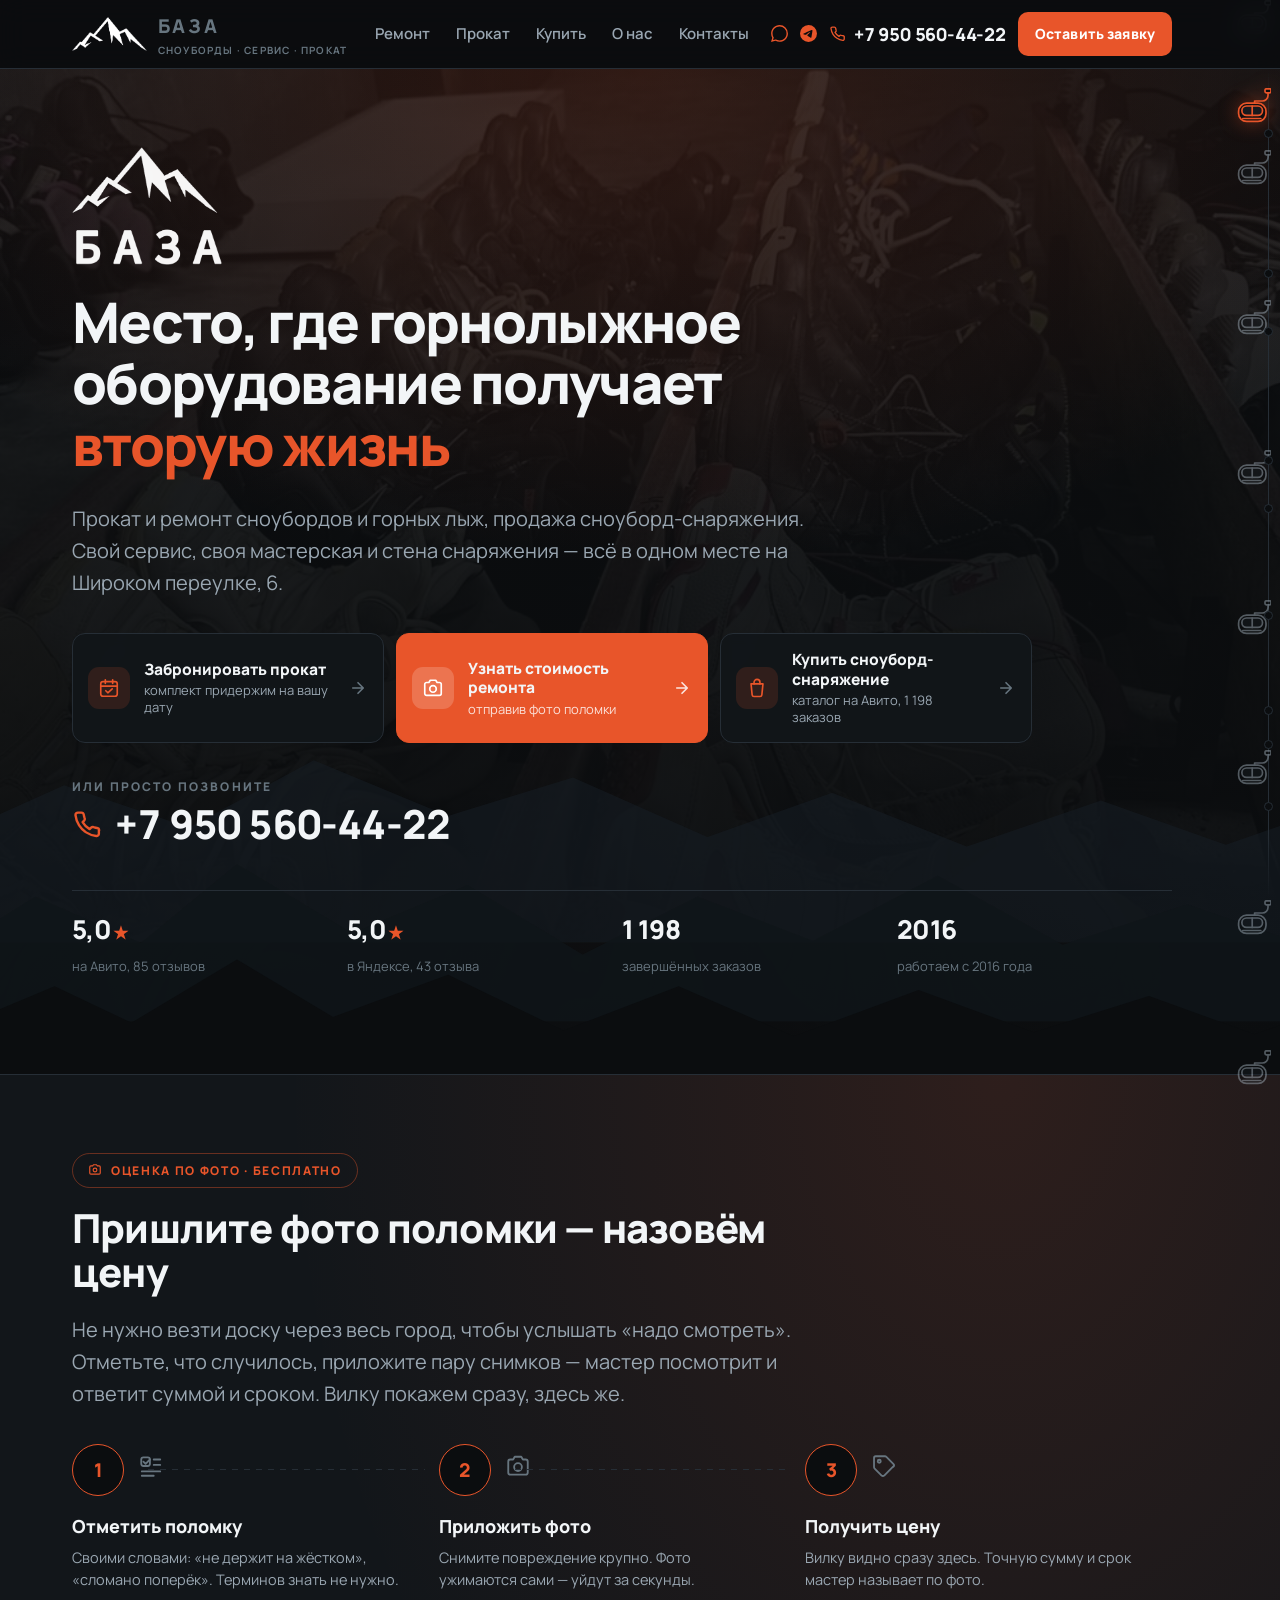
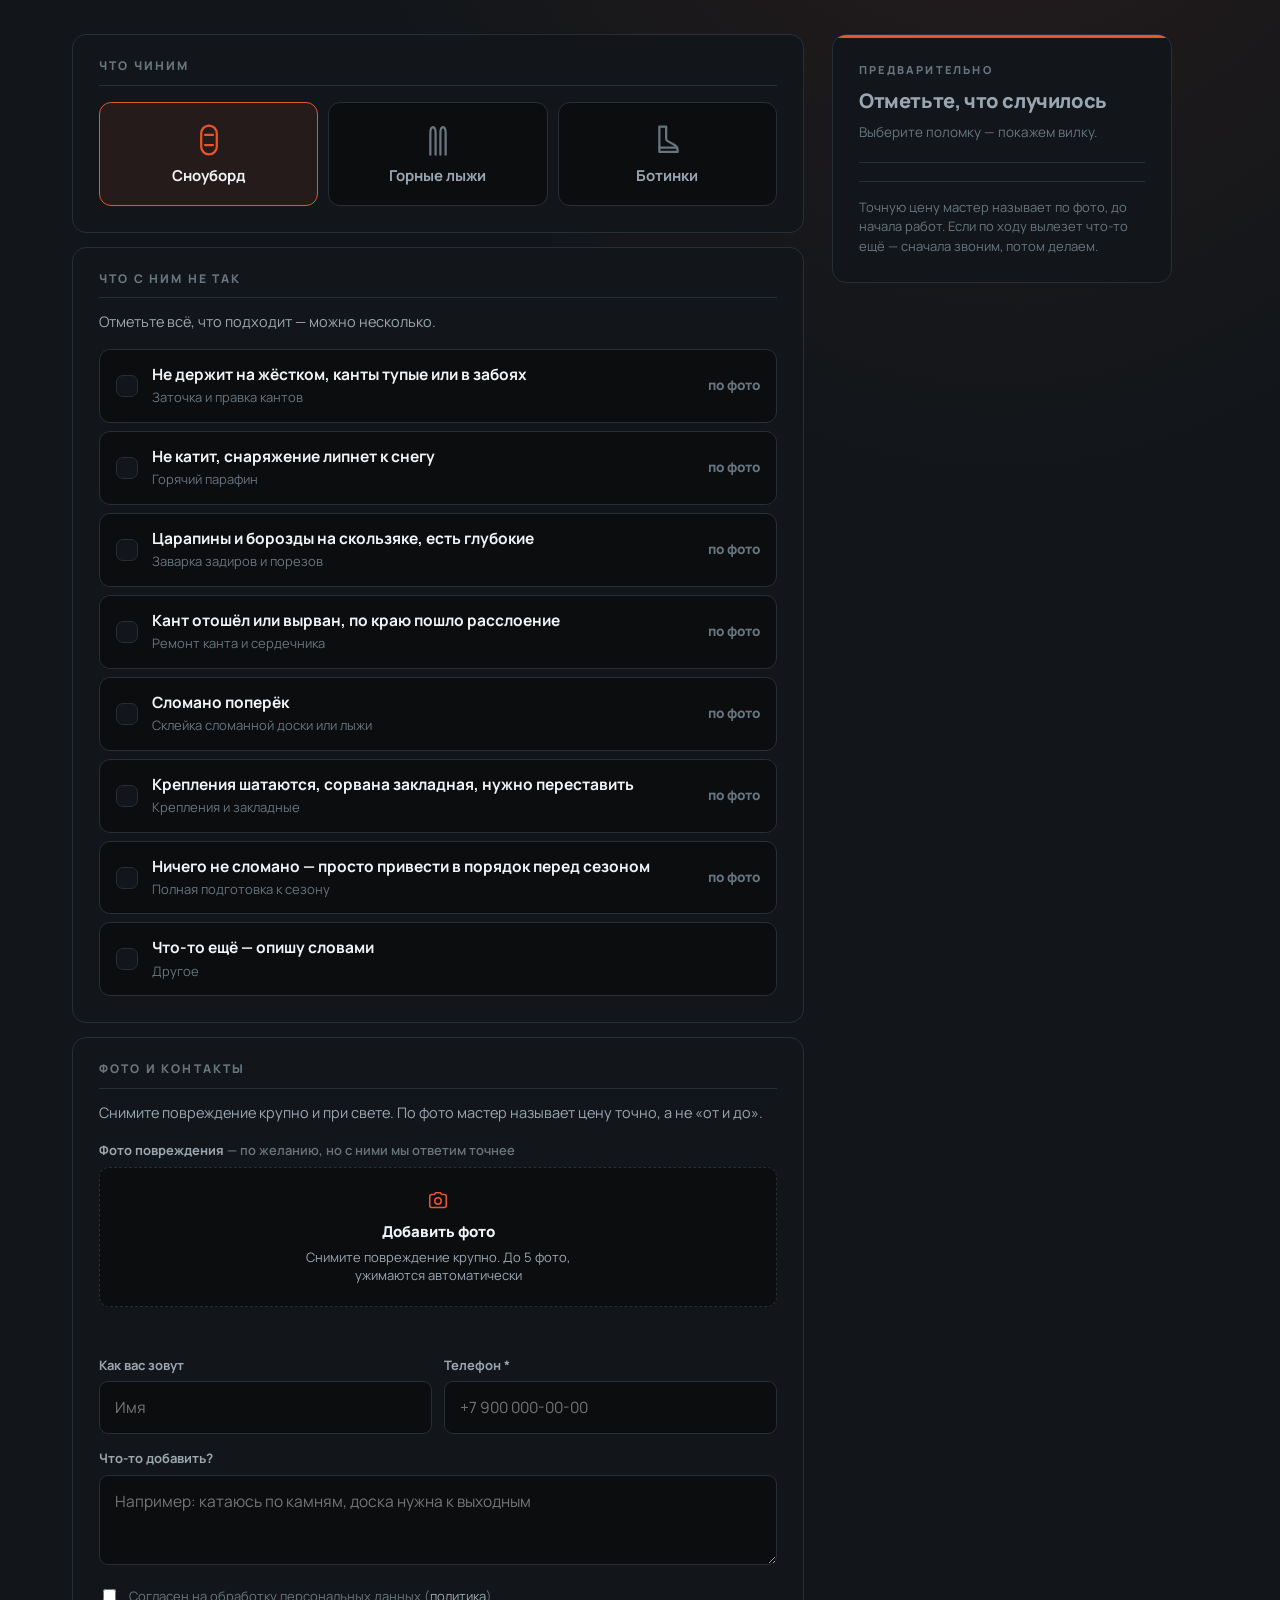
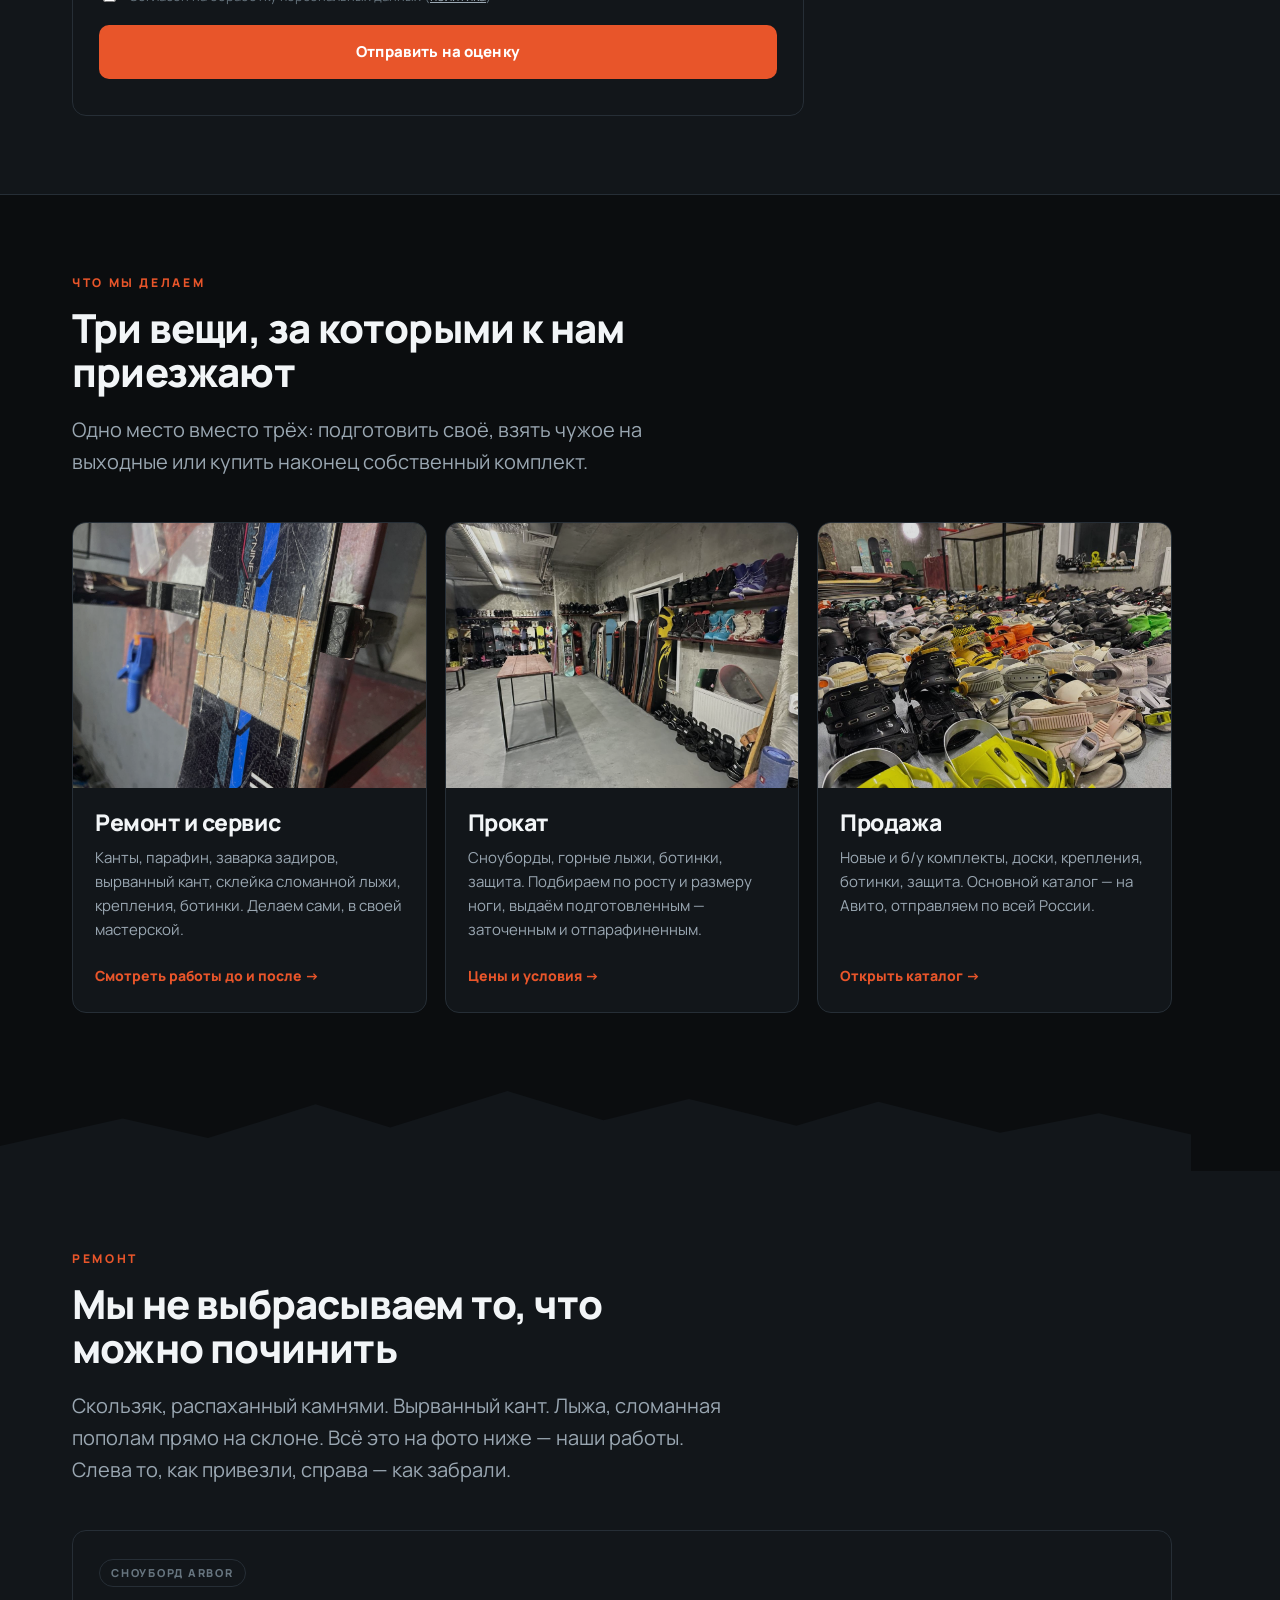
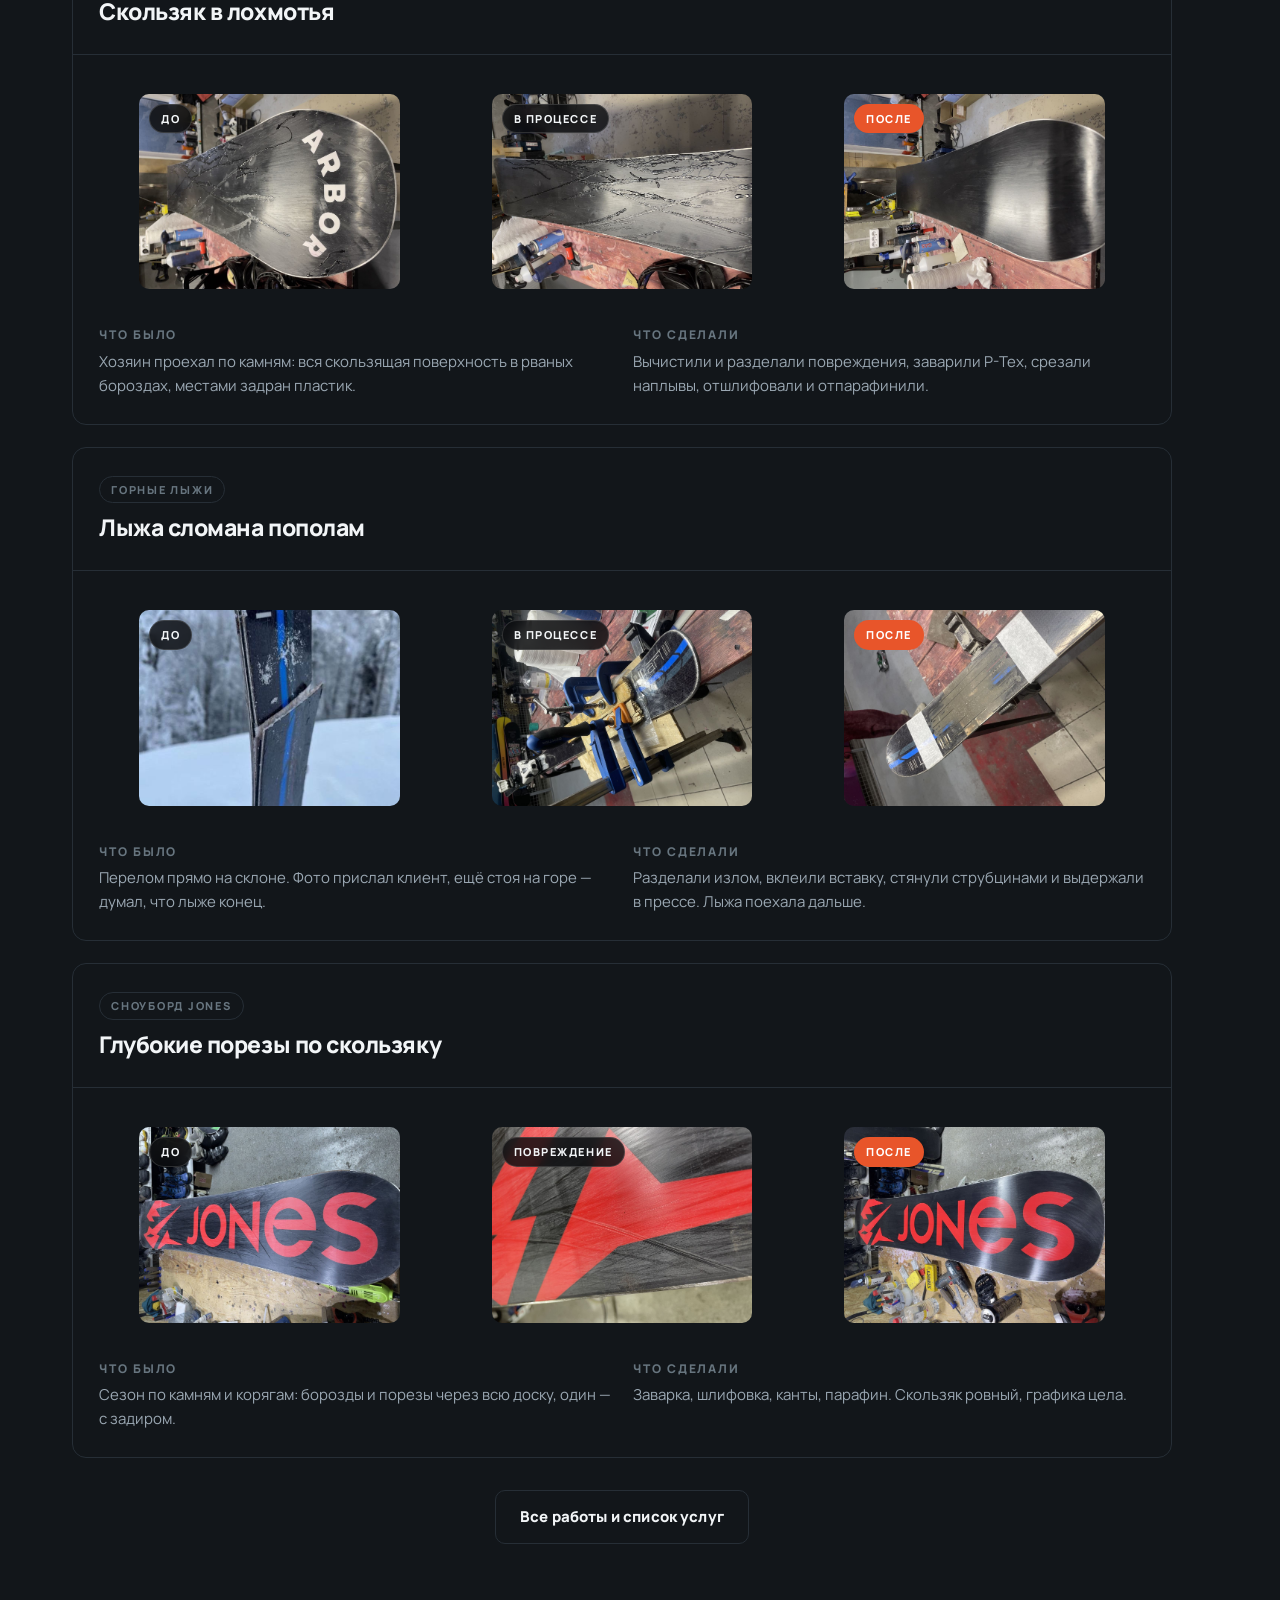
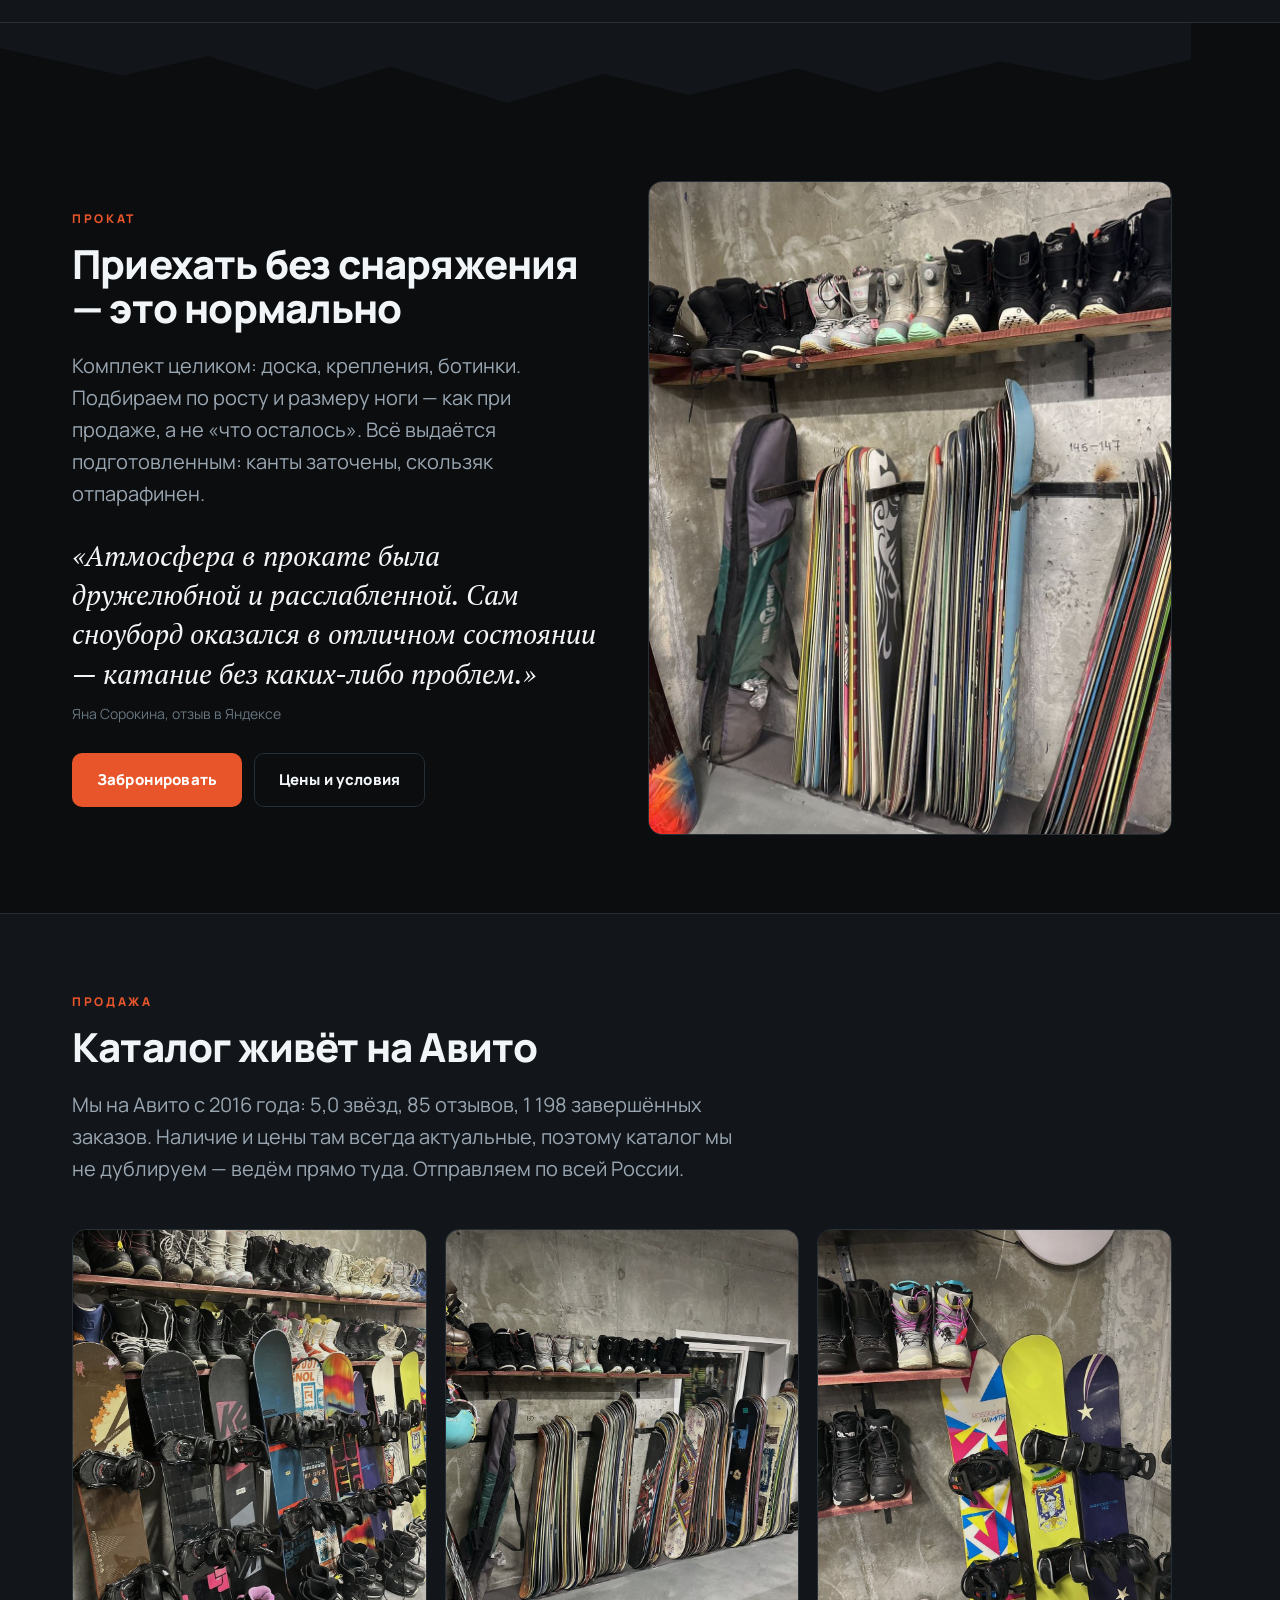
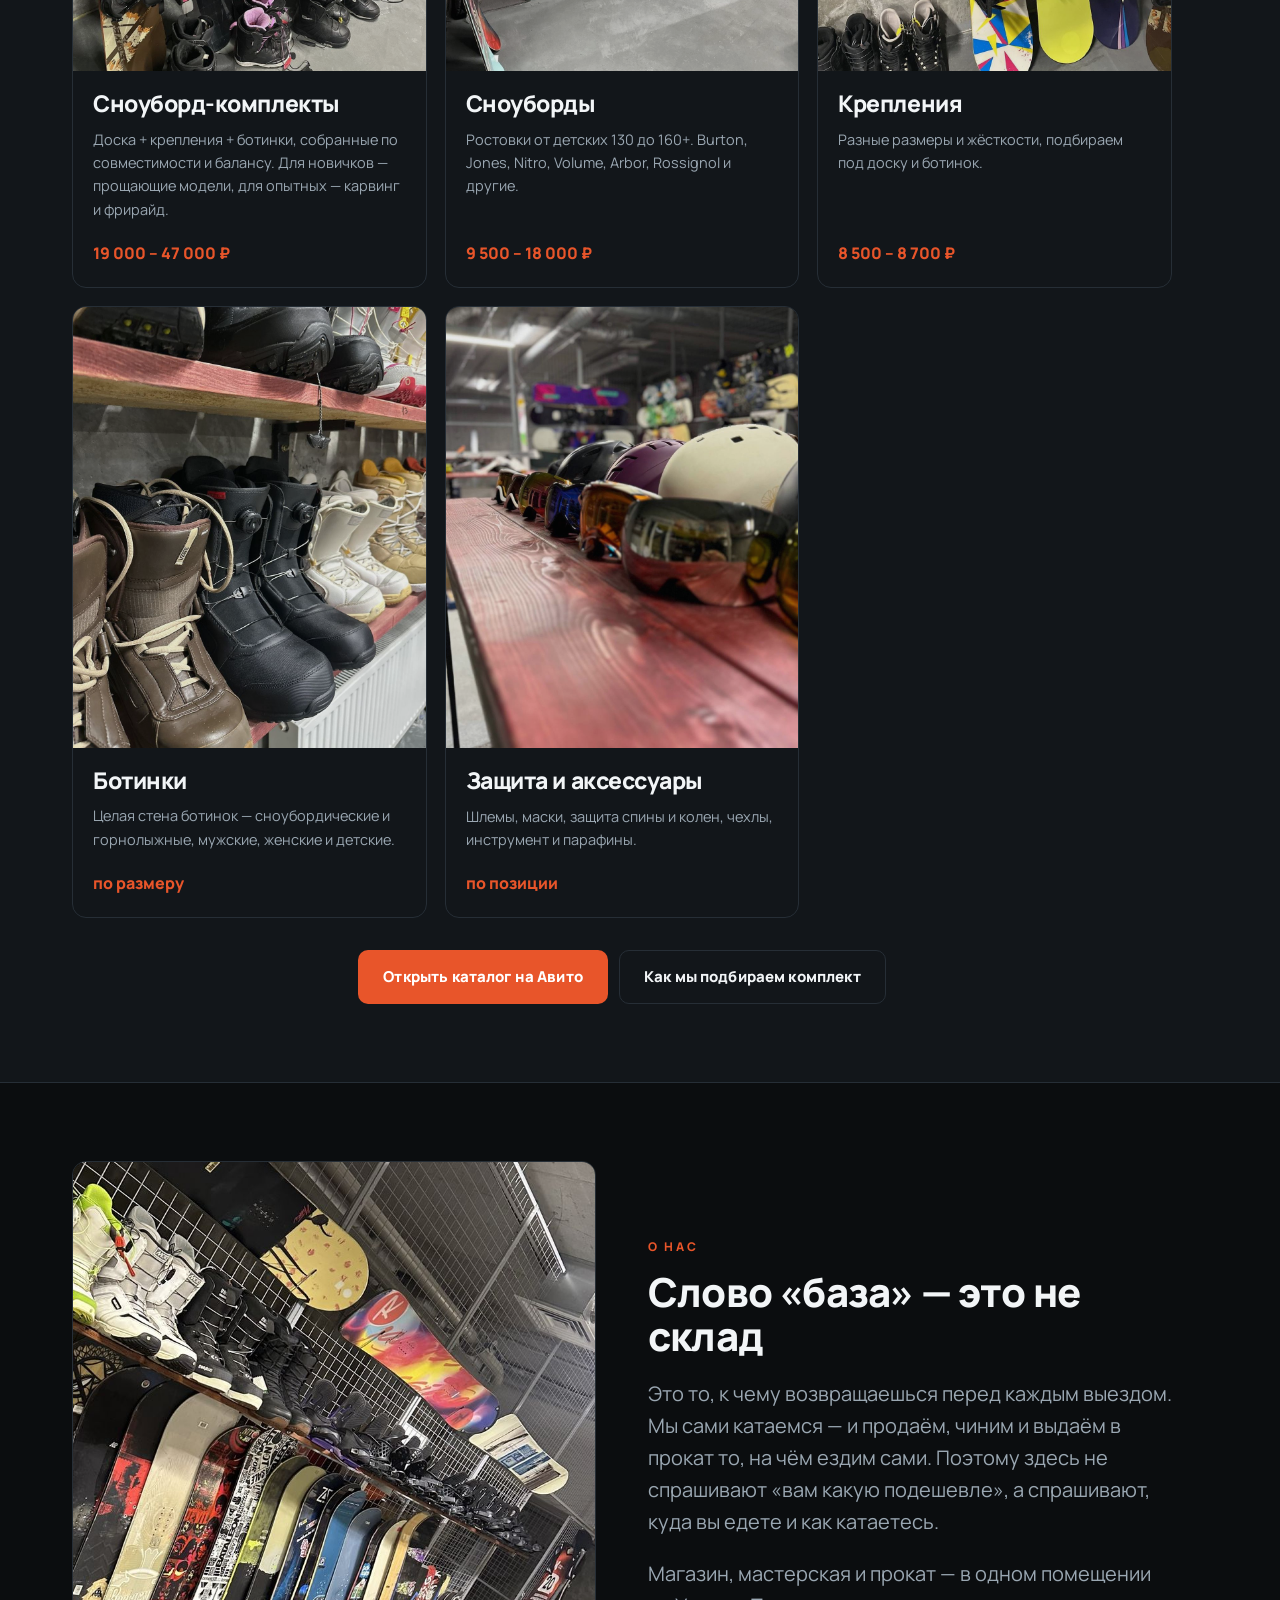
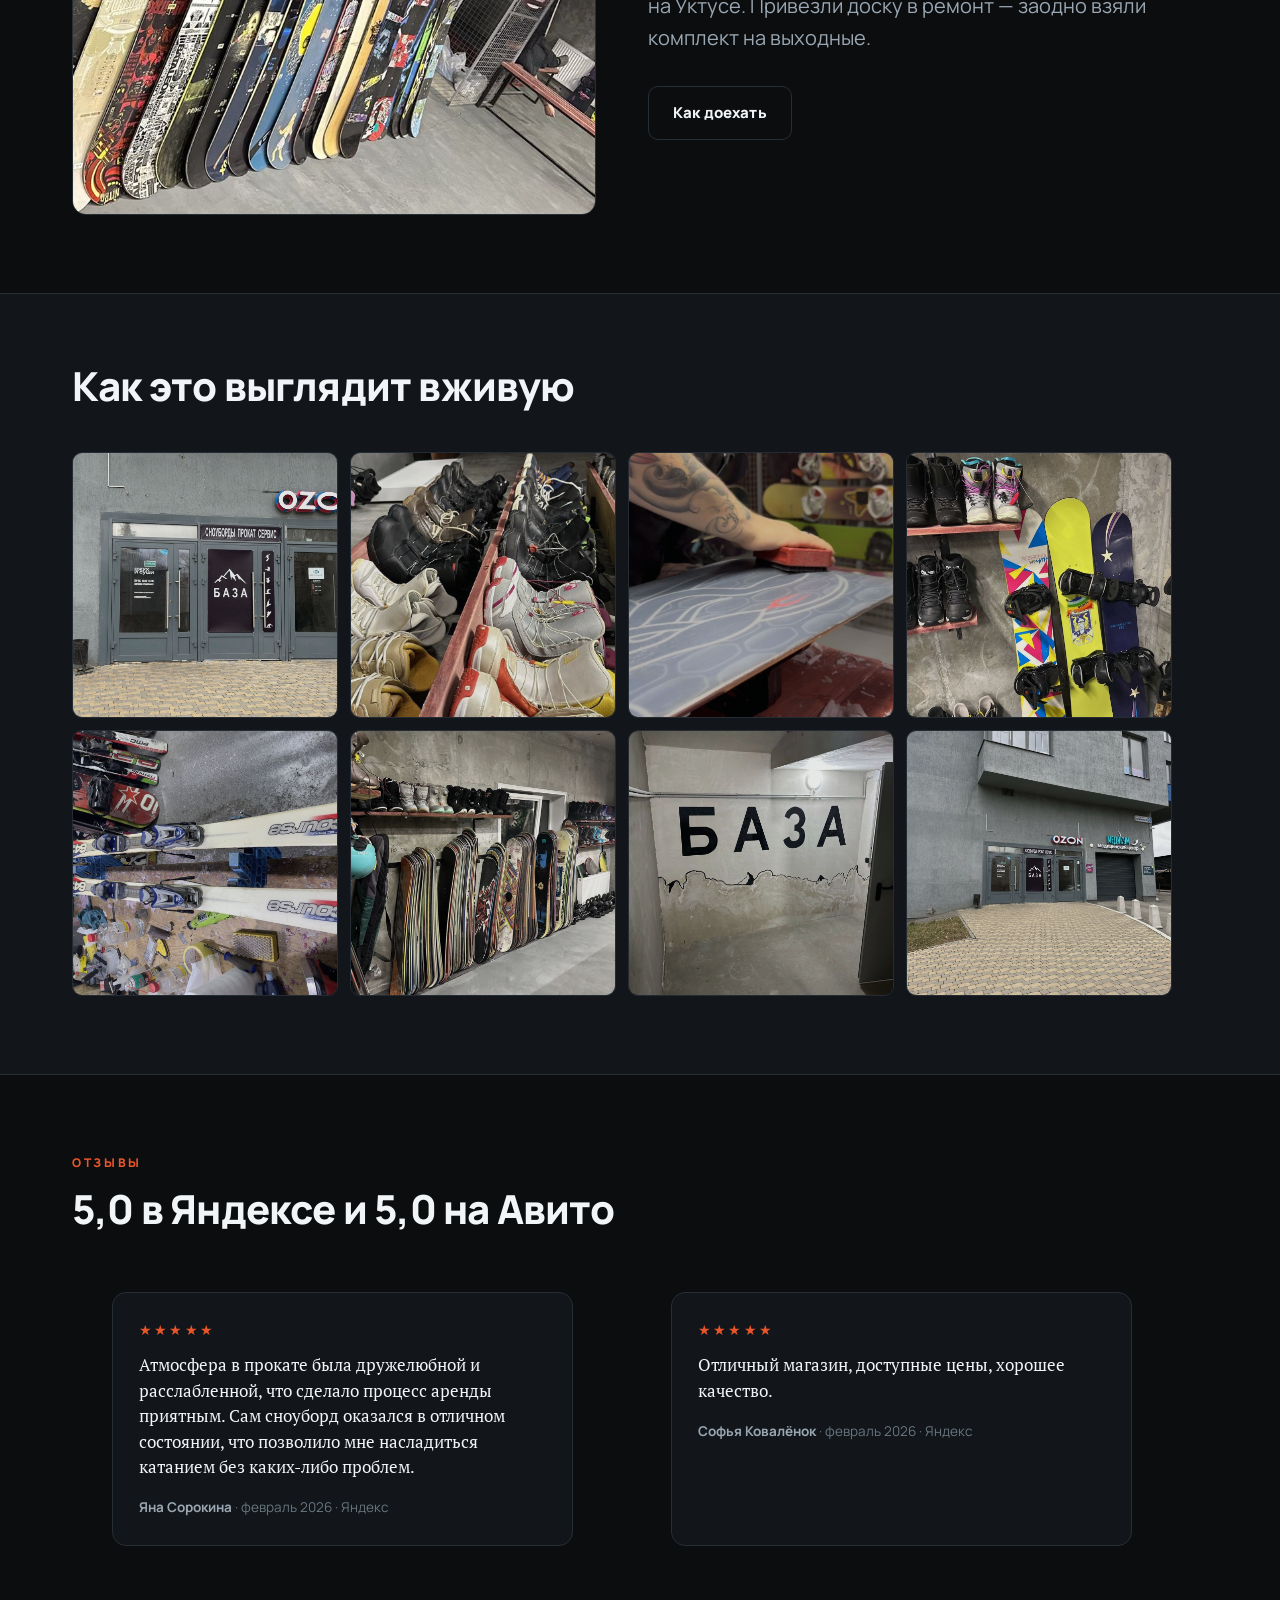
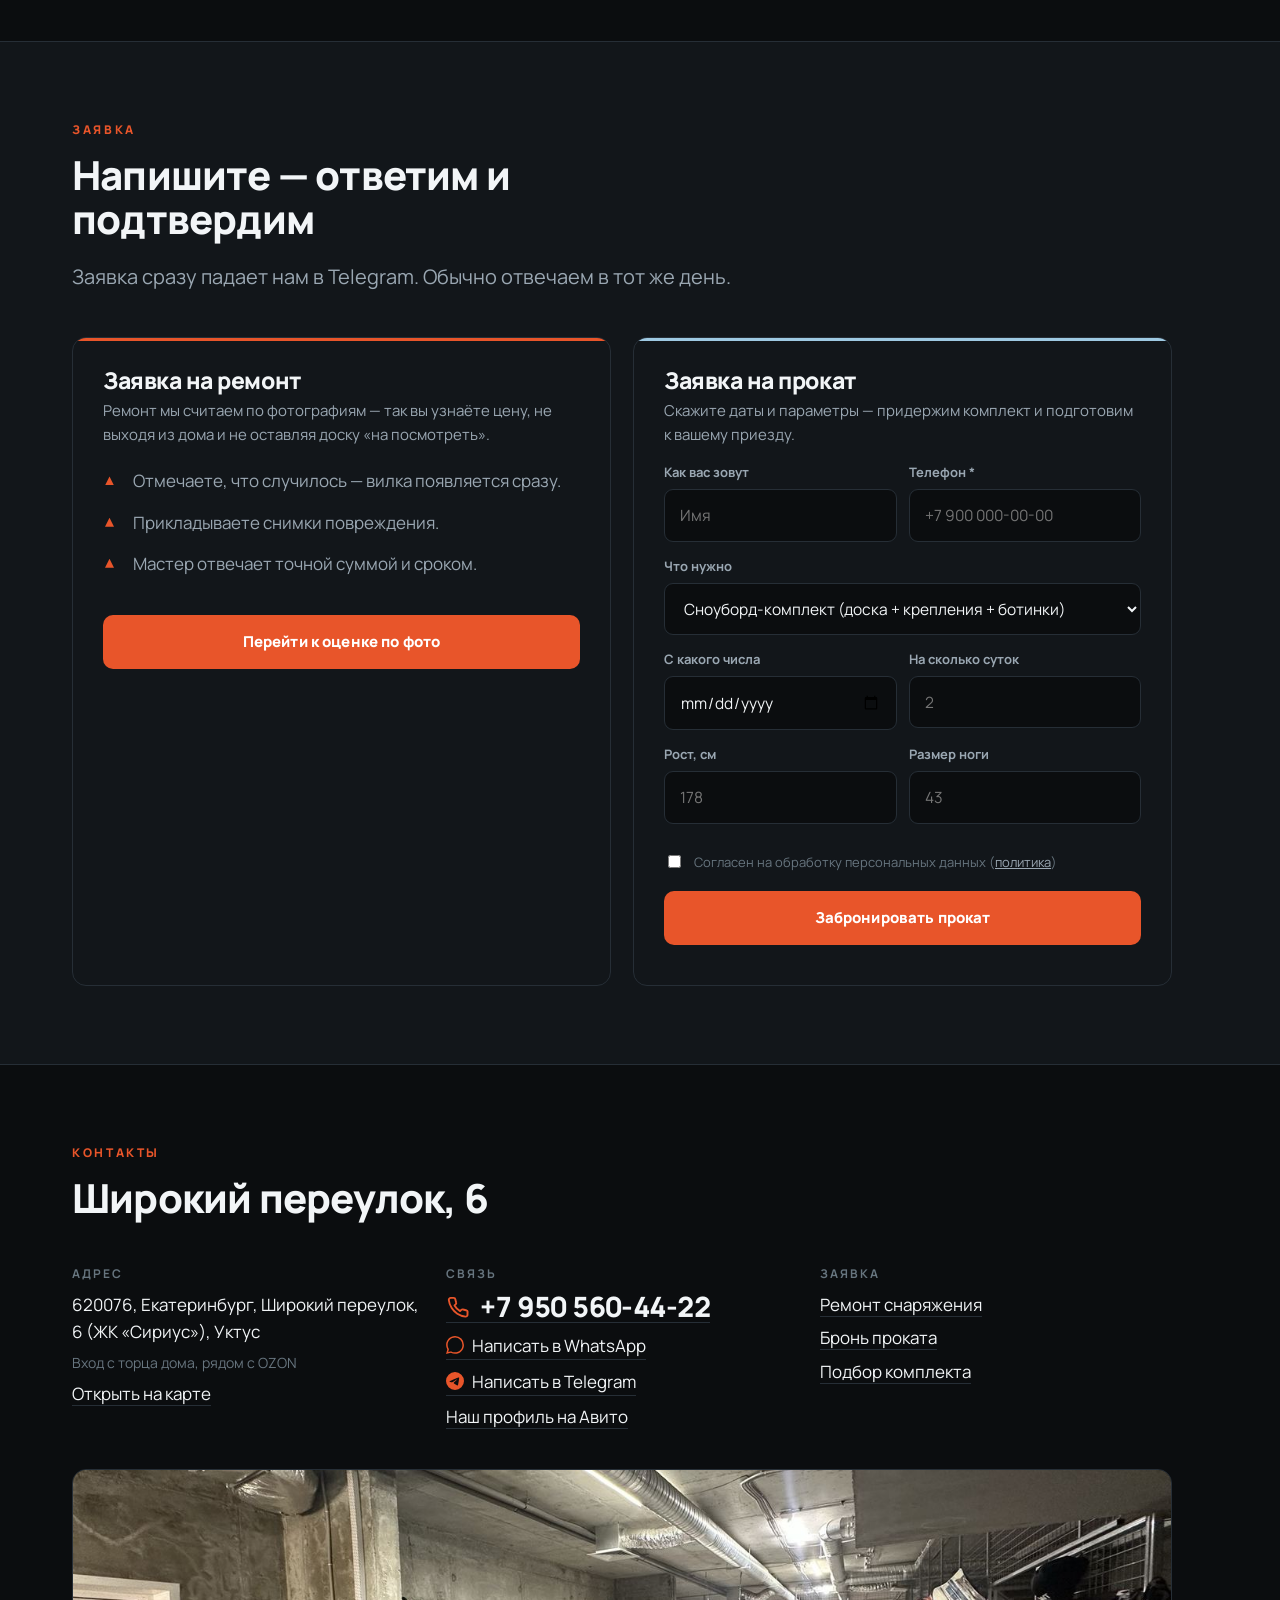
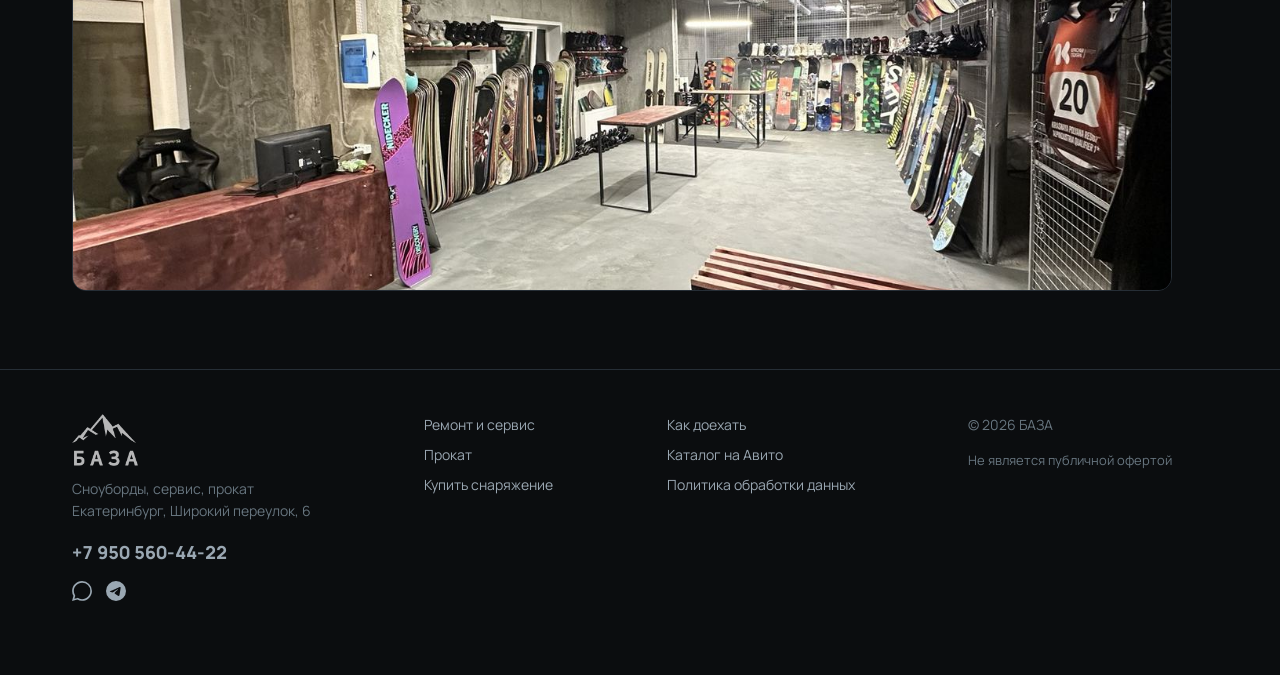
==== index.html @ ba2a3b44 "Кнопки WhatsApp и Telegram на всех страницах В шапке, блоке «Связь» на главной и в подвале появились" ====
<!doctype html>
<html lang="ru">
<head>
<meta charset="utf-8">
<meta name="viewport" content="width=device-width, initial-scale=1">
<meta name="robots" content="noindex, nofollow">
<title>БАЗА — прокат и ремонт сноубордов и горных лыж, продажа сноубордов. Екатеринбург</title>
<meta name="description" content="БАЗА, Екатеринбург, Широкий переулок 6. Прокат и ремонт сноубордов и горных лыж, продажа сноубордов, креплений, ботинок и защиты. 5,0 на Авито и в Яндексе.">
<meta property="og:title" content="БАЗА — сноуборды, сервис, прокат. Екатеринбург">
<meta property="og:description" content="Прокат и ремонт сноубордов и горных лыж, продажа сноубордов. Широкий переулок, 6.">
<meta property="og:image" content="logo/og.jpg">
<meta property="og:type" content="website">
<link rel="icon" href="favicon-32.png" sizes="32x32">
<link rel="icon" href="favicon.png" sizes="512x512">
<link rel="apple-touch-icon" href="apple-touch-icon.png">
<link rel="preconnect" href="https://fonts.googleapis.com">
<link rel="preconnect" href="https://fonts.gstatic.com" crossorigin>
<link href="https://fonts.googleapis.com/css2?family=Manrope:wght@400;600;700;800&family=PT+Serif:ital@0;1&display=swap" rel="stylesheet">
<link rel="stylesheet" href="styles.css?v=15">
</head>
<body>

<aside class="lift"></aside>

<header class="hdr">
  <div class="wrap hdr-in">
    <a class="brand" href="index.html">
      <img src="logo/baza-mark.png" alt="">
      <span style="display:block">
        <b>БАЗА</b>
        <span>Сноуборды · сервис · прокат</span>
      </span>
    </a>
    <nav class="nav">
      <a href="remont.html">Ремонт</a>
      <a href="prokat.html">Прокат</a>
      <a href="catalog.html">Купить</a>
      <a href="#o-nas">О нас</a>
      <a href="#kontakty">Контакты</a>
    </nav>
    <div class="hdr-cta">
      <a class="hdr-msg" data-wa href="#" target="_blank" rel="noopener" aria-label="WhatsApp"><svg viewBox="0 0 24 24" width="17" height="17" fill="currentColor" aria-hidden="true"><path d="M.057 24l1.687-6.163a11.867 11.867 0 0 1-1.587-5.946C.16 5.335 5.495 0 12.05 0a11.82 11.82 0 0 1 8.413 3.488 11.82 11.82 0 0 1 3.48 8.414c-.003 6.557-5.338 11.892-11.893 11.892a11.9 11.9 0 0 1-5.688-1.448L.057 24zm6.597-3.807c1.676.995 3.276 1.591 5.392 1.592 5.448 0 9.886-4.434 9.889-9.885a9.82 9.82 0 0 0-2.885-6.998A9.82 9.82 0 0 0 12.06 2.117c-5.452 0-9.887 4.434-9.889 9.884a9.84 9.84 0 0 0 1.746 5.634l-.999 3.648 3.742-.981z"/></svg></a>
      <a class="hdr-msg" data-tg href="#" target="_blank" rel="noopener" aria-label="Telegram"><svg viewBox="0 0 24 24" width="17" height="17" fill="currentColor" aria-hidden="true"><path d="M11.944 0A12 12 0 0 0 0 12a12 12 0 0 0 12 12 12 12 0 0 0 12-12A12 12 0 0 0 12 0a12 12 0 0 0-.056 0zm4.962 7.224c.1-.002.321.023.465.14a.5.5 0 0 1 .171.325c.016.093.036.306.02.472-.18 1.898-.962 6.502-1.36 8.627-.168.9-.499 1.201-.82 1.23-.696.065-1.225-.46-1.9-.902-1.056-.693-1.653-1.124-2.679-1.8-1.185-.78-.417-1.21.258-1.91.177-.184 3.247-2.977 3.307-3.23.007-.032.014-.15-.056-.212s-.174-.041-.249-.024c-.106.024-1.793 1.14-5.062 3.345-.479.329-.913.489-1.302.481-.428-.009-1.252-.242-1.865-.442-.751-.244-1.349-.374-1.297-.789.027-.216.325-.437.893-.663 3.498-1.524 5.831-2.529 6.998-3.014 3.332-1.386 4.025-1.627 4.477-1.635z"/></svg></a>
      <a class="hdr-phone" data-phone href="#" aria-label="Позвонить"><svg viewBox="0 0 24 24" width="17" height="17" fill="none" stroke="currentColor" stroke-width="1.9" stroke-linecap="round" stroke-linejoin="round" aria-hidden="true"><path d="M21.5 16.9v2.8a1.9 1.9 0 0 1-2.1 1.9 18.6 18.6 0 0 1-8.1-2.9 18.3 18.3 0 0 1-5.6-5.6A18.6 18.6 0 0 1 2.8 5a1.9 1.9 0 0 1 1.9-2.1h2.8a1.9 1.9 0 0 1 1.9 1.6c.1 1 .4 1.9.7 2.8a1.9 1.9 0 0 1-.4 2L8.5 10.5a15 15 0 0 0 5.6 5.6l1.2-1.2a1.9 1.9 0 0 1 2-.4c.9.3 1.8.6 2.8.7a1.9 1.9 0 0 1 1.6 1.9z"/></svg><span data-phone-slot>&nbsp;</span></a>
      <a class="btn btn-primary btn-sm" href="#zayavka">Оставить заявку</a>
      <button class="burger" aria-label="Меню" aria-expanded="false">
        <svg width="24" height="24" viewBox="0 0 24 24" fill="none" stroke="currentColor" stroke-width="2">
          <path d="M3 6h18M3 12h18M3 18h18"/>
        </svg>
      </button>
    </div>
  </div>
</header>

<!-- ── ГЕРОЙ ────────────────────────────────────────────────── -->
<div class="hero">
  <div class="hero-bg"><img src="photos/shop2-boots-1.jpg" alt=""></div>
  <div class="range" aria-hidden="true">
    <div class="range-layer range-1"><svg viewBox="0 0 1440 260" preserveAspectRatio="none"><path fill="currentColor" d="M0 260V150l120-54 130 44 130-70 140 58 130-40 140 62 130-46 140 56 140-48 130 46 110-38V260z"/></svg></div>
    <div class="range-layer range-2"><svg viewBox="0 0 1440 260" preserveAspectRatio="none"><path fill="currentColor" d="M0 260V186l90-56 110 48 100-82 120 72 120-50 120 72 120-60 120 46 130-68 130 72 130-42 150 52V260z"/></svg></div>
    <div class="range-layer range-3"><svg viewBox="0 0 1440 260" preserveAspectRatio="none"><path fill="currentColor" d="M0 260v-46l110-46 80 38 110-66 100 60 120-44 120 58 120-46 120 52 130-48 120 44 120-38 110 40 80-28V260z"/></svg></div>
  </div>
  <div class="wrap hero-in">
    <img class="hero-logo" src="logo/baza-logo.png" alt="БАЗА">
    <h1>Место, где горнолыжное оборудование получает <em>вторую жизнь</em></h1>
    <p class="lead">
      Прокат и ремонт сноубордов и горных лыж, продажа сноуборд-снаряжения.
      Свой сервис, своя мастерская и стена снаряжения — всё в одном месте
      на Широком переулке, 6.
    </p>
    <div class="hero-acts">
      <a class="hero-act" href="#zayavka-prokat">
        <span class="hero-act-ico">
          <svg viewBox="0 0 24 24" width="22" height="22" fill="none" stroke="currentColor" stroke-width="1.8" stroke-linecap="round" stroke-linejoin="round" aria-hidden="true">
            <rect x="3" y="5" width="18" height="16" rx="2.5"/><path d="M3 10h18M8 3v4M16 3v4"/><path d="M8.5 15l2.2 2.2L15.5 13"/>
          </svg>
        </span>
        <span class="hero-act-txt"><b>Забронировать прокат</b><i>комплект придержим на вашу дату</i></span>
        <svg class="hero-act-go" viewBox="0 0 24 24" width="18" height="18" fill="none" stroke="currentColor" stroke-width="2.2" stroke-linecap="round" stroke-linejoin="round" aria-hidden="true"><path d="M5 12h13M12 5l7 7-7 7"/></svg>
      </a>

      <a class="hero-act is-key" href="#ocenka">
        <span class="hero-act-ico">
          <svg viewBox="0 0 24 24" width="22" height="22" fill="none" stroke="currentColor" stroke-width="1.8" stroke-linecap="round" stroke-linejoin="round" aria-hidden="true">
            <path d="M3 18V8a2 2 0 0 1 2-2h2.5L9 3.5h6L16.5 6H19a2 2 0 0 1 2 2v10a2 2 0 0 1-2 2H5a2 2 0 0 1-2-2z"/><circle cx="12" cy="13" r="3.6"/>
          </svg>
        </span>
        <span class="hero-act-txt"><b>Узнать стоимость ремонта</b><i>отправив фото поломки</i></span>
        <svg class="hero-act-go" viewBox="0 0 24 24" width="18" height="18" fill="none" stroke="currentColor" stroke-width="2.2" stroke-linecap="round" stroke-linejoin="round" aria-hidden="true"><path d="M5 12h13M12 5l7 7-7 7"/></svg>
      </a>

      <a class="hero-act" href="#katalog">
        <span class="hero-act-ico">
          <svg viewBox="0 0 24 24" width="22" height="22" fill="none" stroke="currentColor" stroke-width="1.8" stroke-linecap="round" stroke-linejoin="round" aria-hidden="true">
            <path d="M5.5 7.5h13l-1.2 12a2 2 0 0 1-2 1.8H8.7a2 2 0 0 1-2-1.8z"/><path d="M8.8 7.5V5.8a3.2 3.2 0 0 1 6.4 0v1.7"/>
          </svg>
        </span>
        <span class="hero-act-txt"><b>Купить сноуборд-снаряжение</b><i>каталог на Авито, 1 198 заказов</i></span>
        <svg class="hero-act-go" viewBox="0 0 24 24" width="18" height="18" fill="none" stroke="currentColor" stroke-width="2.2" stroke-linecap="round" stroke-linejoin="round" aria-hidden="true"><path d="M5 12h13M12 5l7 7-7 7"/></svg>
      </a>
    </div>
    <div class="hero-call">
      <span class="hero-call-label">Или просто позвоните</span>
      <a class="phone-big" data-phone href="#"><svg viewBox="0 0 24 24" width="30" height="30" fill="none" stroke="currentColor" stroke-width="1.9" stroke-linecap="round" stroke-linejoin="round" aria-hidden="true"><path d="M21.5 16.9v2.8a1.9 1.9 0 0 1-2.1 1.9 18.6 18.6 0 0 1-8.1-2.9 18.3 18.3 0 0 1-5.6-5.6A18.6 18.6 0 0 1 2.8 5a1.9 1.9 0 0 1 1.9-2.1h2.8a1.9 1.9 0 0 1 1.9 1.6c.1 1 .4 1.9.7 2.8a1.9 1.9 0 0 1-.4 2L8.5 10.5a15 15 0 0 0 5.6 5.6l1.2-1.2a1.9 1.9 0 0 1 2-.4c.9.3 1.8.6 2.8.7a1.9 1.9 0 0 1 1.6 1.9z"/></svg><span data-phone-slot>&nbsp;</span></a>
    </div>

    <div class="trust">
      <div><b><span data-avito-rating></span><i>★</i></b><span>на Авито, <span data-avito-reviews></span> отзывов</span></div>
      <div><b><span data-ya-rating></span><i>★</i></b><span>в Яндексе, <span data-ya-reviews></span> отзыва</span></div>
      <div><b><span data-avito-orders></span></b><span>завершённых заказов</span></div>
      <div><b>2016</b><span>работаем <span data-avito-years></span></span></div>
    </div>
  </div>
</div>

<!-- ── УТП: ОЦЕНКА ПО ФОТО ──────────────────────────────────── -->
<section class="utp sec-alt" id="ocenka" data-stop="Оценка по фото" style="border-top:0">
  <div class="wrap">
    <div class="utp-head">
      <div>
        <span class="utp-badge">
          <svg viewBox="0 0 24 24" width="14" height="14" fill="none" stroke="currentColor" stroke-width="2">
            <path d="M3 17V7a2 2 0 0 1 2-2h3l1.5-2h5L16 5h3a2 2 0 0 1 2 2v10a2 2 0 0 1-2 2H5a2 2 0 0 1-2-2z"/>
            <circle cx="12" cy="12" r="3.2"/>
          </svg>
          Оценка по фото · бесплатно
        </span>
        <h2>Пришлите фото поломки — назовём цену</h2>
        <p class="lead">
          Не нужно везти доску через весь город, чтобы услышать «надо смотреть».
          Отметьте, что случилось, приложите пару снимков — мастер посмотрит
          и ответит суммой и сроком. Вилку покажем сразу, здесь же.
        </p>
      </div>
    </div>

    <ol class="path3">
      <li class="path3-step">
        <span class="path3-num">1</span>
        <span class="path3-ico">
          <svg viewBox="0 0 24 24" width="26" height="26" fill="none" stroke="currentColor" stroke-width="1.7" stroke-linecap="round" stroke-linejoin="round">
            <rect x="3" y="4" width="8" height="8" rx="2"/><path d="M5 8l2 2 4-4"/>
            <path d="M14.5 6h6M14.5 11h6M3.5 17h17M3.5 21h11"/>
          </svg>
        </span>
        <b>Отметить поломку</b>
        <span class="path3-txt">Своими словами: «не держит на жёстком», «сломано поперёк». Терминов знать не нужно.</span>
      </li>
      <li class="path3-step">
        <span class="path3-num">2</span>
        <span class="path3-ico">
          <svg viewBox="0 0 24 24" width="26" height="26" fill="none" stroke="currentColor" stroke-width="1.7" stroke-linecap="round" stroke-linejoin="round">
            <path d="M3 18V8a2 2 0 0 1 2-2h2.5L9 3.5h6L16.5 6H19a2 2 0 0 1 2 2v10a2 2 0 0 1-2 2H5a2 2 0 0 1-2-2z"/>
            <circle cx="12" cy="13" r="3.6"/>
          </svg>
        </span>
        <b>Приложить фото</b>
        <span class="path3-txt">Снимите повреждение крупно. Фото ужимаются сами — уйдут за секунды.</span>
      </li>
      <li class="path3-step">
        <span class="path3-num">3</span>
        <span class="path3-ico">
          <svg viewBox="0 0 24 24" width="26" height="26" fill="none" stroke="currentColor" stroke-width="1.7" stroke-linecap="round" stroke-linejoin="round">
            <path d="M20.6 12.4L12.4 20.6a2 2 0 0 1-2.8 0l-6.2-6.2a2 2 0 0 1-.6-1.4V4.5A1.5 1.5 0 0 1 4.3 3h8.5c.5 0 1 .2 1.4.6l6.4 6.4a2 2 0 0 1 0 2.8z"/>
            <circle cx="7.6" cy="7.6" r="1.4"/>
          </svg>
        </span>
        <b>Получить цену</b>
        <span class="path3-txt">Вилку видно сразу здесь. Точную сумму и срок мастер называет по фото.</span>
      </li>
    </ol>

    <div data-estimate></div>
  </div>
</section>

<!-- ── ТРИ НАПРАВЛЕНИЯ ──────────────────────────────────────── -->
<section id="uslugi" data-stop="Что делаем">
  <div class="wrap">
    <div class="sec-head">
      <p class="eyebrow">Что мы делаем</p>
      <h2>Три вещи, за которыми к нам приезжают</h2>
      <p class="lead">Одно место вместо трёх: подготовить своё, взять чужое на выходные
      или купить наконец собственный комплект.</p>
    </div>

    <div class="pillars">
      <a class="pillar" href="remont.html">
        <div class="pillar-img"><img src="photos/work-klei.jpg" alt="Склейка лыжи под струбцинами в мастерской БАЗА" loading="lazy"></div>
        <div class="pillar-txt">
          <h3>Ремонт и сервис</h3>
          <p>Канты, парафин, заварка задиров, вырванный кант, склейка сломанной лыжи,
          крепления, ботинки. Делаем сами, в своей мастерской.</p>
          <div class="pillar-more">Смотреть работы до и после →</div>
        </div>
      </a>

      <a class="pillar" href="prokat.html">
        <div class="pillar-img"><img src="photos/shop2-zal-1.jpg" alt="Торговый зал БАЗА" loading="lazy"></div>
        <div class="pillar-txt">
          <h3>Прокат</h3>
          <p>Сноуборды, горные лыжи, ботинки, защита. Подбираем по росту и размеру ноги,
          выдаём подготовленным — заточенным и отпарафиненным.</p>
          <div class="pillar-more">Цены и условия →</div>
        </div>
      </a>

      <a class="pillar" href="catalog.html">
        <div class="pillar-img"><img src="photos/shop-gear.jpg" alt="Снаряжение на складе БАЗА" loading="lazy"></div>
        <div class="pillar-txt">
          <h3>Продажа</h3>
          <p>Новые и б/у комплекты, доски, крепления, ботинки, защита.
          Основной каталог — на Авито, отправляем по всей России.</p>
          <div class="pillar-more">Открыть каталог →</div>
        </div>
      </a>
    </div>
  </div>
</section>

<svg class="ridge" viewBox="0 0 1440 90" preserveAspectRatio="none" aria-hidden="true">
  <path fill="currentColor" d="M0 90V62l138-31 96 22 121-38 84 26 132-41 108 33 96-24 121 30 92-27 137 35 111-22 104 24v41z"/>
</svg>

<!-- ── РЕМОНТ ───────────────────────────────────────────────── -->
<section class="sec-alt" id="remont" data-stop="Ремонт" style="border-top:0">
  <div class="wrap">
    <div class="sec-head">
      <p class="eyebrow">Ремонт</p>
      <h2>Мы не выбрасываем то, что можно починить</h2>
      <p class="lead">
        Скользяк, распаханный камнями. Вырванный кант. Лыжа, сломанная пополам прямо на склоне.
        Всё это на фото ниже — наши работы. Слева то, как привезли, справа — как забрали.
      </p>
    </div>

    <div id="casesTop"></div>

    <div class="center mt-32">
      <a class="btn btn-ghost" href="remont.html">Все работы и список услуг</a>
    </div>
  </div>
</section>

<svg class="ridge ridge-flip" viewBox="0 0 1440 90" preserveAspectRatio="none" aria-hidden="true">
  <path fill="currentColor" d="M0 90V62l138-31 96 22 121-38 84 26 132-41 108 33 96-24 121 30 92-27 137 35 111-22 104 24v41z"/>
</svg>

<!-- ── ПРОКАТ ───────────────────────────────────────────────── -->
<section id="prokat" data-stop="Прокат">
  <div class="wrap split">
    <div>
      <p class="eyebrow">Прокат</p>
      <h2>Приехать без снаряжения — это нормально</h2>
      <p class="lead">
        Комплект целиком: доска, крепления, ботинки. Подбираем по росту и размеру ноги —
        как при продаже, а не «что осталось». Всё выдаётся подготовленным:
        канты заточены, скользяк отпарафинен.
      </p>
      <p class="quote" style="margin:26px 0 0">
        «Атмосфера в прокате была дружелюбной и расслабленной. Сам сноуборд оказался
        в отличном состоянии — катание без каких-либо проблем.»
      </p>
      <p style="color:var(--snow-far);font-size:14px;margin-top:10px">Яна Сорокина, отзыв в Яндексе</p>
      <div class="hero-btns" style="margin-top:28px">
        <a class="btn btn-primary" href="#zayavka-prokat">Забронировать</a>
        <a class="btn btn-ghost" href="prokat.html">Цены и условия</a>
      </div>
    </div>
    <div class="split-media is-tall">
      <img src="photos/shop2-bright.jpg" alt="Сноуборды проката БАЗА" loading="lazy">
    </div>
  </div>
</section>

<!-- ── КАТАЛОГ ──────────────────────────────────────────────── -->
<section class="sec-alt" id="katalog" data-stop="Купить">
  <div class="wrap">
    <div class="sec-head">
      <p class="eyebrow">Продажа</p>
      <h2>Каталог живёт на Авито</h2>
      <p class="lead">
        Мы на Авито <span data-avito-years></span>: <span data-avito-rating></span> звёзд,
        <span data-avito-reviews></span> отзывов, <span data-avito-orders></span> завершённых заказов.
        Наличие и цены там всегда актуальные, поэтому каталог мы не дублируем — ведём прямо туда.
        Отправляем по всей России.
      </p>
    </div>

    <div class="cat-grid" id="catalogGrid"></div>

    <div class="center mt-32">
      <a class="btn btn-primary" data-avito data-avito-text="Оставить заявку на подбор" href="#zayavka">Открыть каталог на Авито</a>
      <a class="btn btn-ghost" href="catalog.html" style="margin-left:8px">Как мы подбираем комплект</a>
    </div>
  </div>
</section>

<!-- ── О НАС ────────────────────────────────────────────────── -->
<section id="o-nas" data-stop="О нас">
  <div class="wrap split">
    <div class="split-media is-tall">
      <img src="photos/shop2-onas.jpg" alt="Стена снаряжения в магазине БАЗА: доски, ботинки, крепления" loading="lazy">
    </div>
    <div>
      <p class="eyebrow">О нас</p>
      <h2>Слово «база» — это не склад</h2>
      <p class="lead">
        Это то, к чему возвращаешься перед каждым выездом. Мы сами катаемся — и продаём,
        чиним и выдаём в прокат то, на чём ездим сами. Поэтому здесь не спрашивают
        «вам какую подешевле», а спрашивают, куда вы едете и как катаетесь.
      </p>
      <p class="lead">
        Магазин, мастерская и прокат — в одном помещении на Уктусе.
        Привезли доску в ремонт — заодно взяли комплект на выходные.
      </p>
      <div class="hero-btns">
        <a class="btn btn-ghost" data-map href="#" target="_blank" rel="noopener">Как доехать</a>
      </div>
    </div>
  </div>
</section>

<!-- ── ГАЛЕРЕЯ ──────────────────────────────────────────────── -->
<section class="sec-alt" style="padding-top:0">
  <div class="wrap" style="padding-top:70px">
    <div class="sec-head"><h2>Как это выглядит вживую</h2></div>
    <div class="gal">
      <img src="photos/shop-vyveska.jpg" alt="Вывеска БАЗА: сноуборды, прокат, сервис" loading="lazy">
      <img src="photos/shop2-boots-1.jpg" alt="Стена ботинок" loading="lazy">
      <img src="photos/shop-master-parafin.jpg" alt="Парафин на скользящей поверхности" loading="lazy">
      <img src="photos/shop2-krepy.jpg" alt="Крепления на досках" loading="lazy">
      <img src="photos/work-verstak.jpg" alt="Верстак мастерской" loading="lazy">
      <img src="photos/shop2-rack-2.jpg" alt="Ряд сноубордов на стойке" loading="lazy">
      <img src="photos/shop-wall-2.jpg" alt="Стена с логотипом БАЗА внутри магазина" loading="lazy">
      <img src="photos/shop-vhod.jpg" alt="Вход в магазин БАЗА" loading="lazy">
    </div>
  </div>
</section>

<!-- ── ОТЗЫВЫ ───────────────────────────────────────────────── -->
<section id="otzyvy" data-stop="Отзывы">
  <div class="wrap">
    <div class="sec-head">
      <p class="eyebrow">Отзывы</p>
      <h2><span data-ya-rating></span> в Яндексе и <span data-avito-rating></span> на Авито</h2>
    </div>
    <div class="revs" id="reviews"></div>
  </div>
</section>

<!-- ── ФОРМЫ ────────────────────────────────────────────────── -->
<section class="sec-alt" id="zayavka" data-stop="Заявка">
  <div class="wrap">
    <div class="sec-head">
      <p class="eyebrow">Заявка</p>
      <h2>Напишите — ответим и подтвердим</h2>
      <p class="lead">Заявка сразу падает нам в Telegram. Обычно отвечаем в тот же день.</p>
    </div>

    <div class="forms">

      <!-- РЕМОНТ — ВЕДЁМ НА ОЦЕНКУ ПО ФОТО -->
      <div class="form-card" id="zayavka-remont">
        <h3>Заявка на ремонт</h3>
        <p>Ремонт мы считаем по фотографиям — так вы узнаёте цену, не выходя из дома
        и не оставляя доску «на посмотреть».</p>
        <ul class="rules" style="margin:20px 0 24px">
          <li>Отмечаете, что случилось — вилка появляется сразу.</li>
          <li>Прикладываете снимки повреждения.</li>
          <li>Мастер отвечает точной суммой и сроком.</li>
        </ul>
        <a class="btn btn-primary btn-wide" href="#ocenka">Перейти к оценке по фото</a>
      </div>

      <!-- ЗАЯВКА НА ПРОКАТ -->
      <div class="form-card is-rent" id="zayavka-prokat">
        <h3>Заявка на прокат</h3>
        <p>Скажите даты и параметры — придержим комплект и подготовим к вашему приезду.</p>
        <form data-form="prokat">
          <div class="field-2">
            <div class="field">
              <label for="p-name">Как вас зовут</label>
              <input id="p-name" name="name" type="text" autocomplete="name" placeholder="Имя">
            </div>
            <div class="field">
              <label for="p-phone">Телефон *</label>
              <input id="p-phone" name="phone" type="tel" required autocomplete="tel" placeholder="+7 900 000-00-00">
            </div>
          </div>
          <div class="field">
            <label for="p-kit">Что нужно</label>
            <select id="p-kit" name="kit">
              <option>Сноуборд-комплект (доска + крепления + ботинки)</option>
              <option>Сноуборд отдельно</option>
              <option>Горные лыжи — комплект</option>
              <option>Только ботинки</option>
              <option>Защита и шлем</option>
              <option>Детский комплект</option>
            </select>
          </div>
          <div class="field-2">
            <div class="field">
              <label for="p-from">С какого числа</label>
              <input id="p-from" name="dateFrom" type="date">
            </div>
            <div class="field">
              <label for="p-days">На сколько суток</label>
              <input id="p-days" name="days" type="number" min="1" max="60" placeholder="2">
            </div>
          </div>
          <div class="field-2">
            <div class="field">
              <label for="p-height">Рост, см</label>
              <input id="p-height" name="height" type="number" min="90" max="230" placeholder="178">
            </div>
            <div class="field">
              <label for="p-foot">Размер ноги</label>
              <input id="p-foot" name="foot" type="text" placeholder="43">
            </div>
          </div>
          <label class="agree">
            <input type="checkbox" name="agree" required>
            <span>Согласен на обработку персональных данных (<a href="privacy.html">политика</a>)</span>
          </label>
          <input class="trap" type="text" name="trap" tabindex="-1" autocomplete="off" aria-hidden="true">
          <button class="btn btn-primary btn-wide" type="submit">Забронировать прокат</button>
          <div class="form-err"></div>
        </form>
      </div>

    </div>
  </div>
</section>

<!-- ── КОНТАКТЫ ─────────────────────────────────────────────── -->
<section id="kontakty" data-stop="Контакты">
  <div class="wrap">
    <div class="sec-head">
      <p class="eyebrow">Контакты</p>
      <h2>Широкий переулок, 6</h2>
    </div>
    <div class="contacts">
      <div class="contact">
        <b>Адрес</b>
        <p data-address></p>
        <p style="color:var(--snow-far);font-size:14px">Вход с торца дома, рядом с OZON</p>
        <p><a data-map href="#" target="_blank" rel="noopener">Открыть на карте</a></p>
      </div>
      <div class="contact">
        <b>Связь</b>
        <p><a class="phone-big phone-mid" data-phone href="#"><svg viewBox="0 0 24 24" width="24" height="24" fill="none" stroke="currentColor" stroke-width="1.9" stroke-linecap="round" stroke-linejoin="round" aria-hidden="true"><path d="M21.5 16.9v2.8a1.9 1.9 0 0 1-2.1 1.9 18.6 18.6 0 0 1-8.1-2.9 18.3 18.3 0 0 1-5.6-5.6A18.6 18.6 0 0 1 2.8 5a1.9 1.9 0 0 1 1.9-2.1h2.8a1.9 1.9 0 0 1 1.9 1.6c.1 1 .4 1.9.7 2.8a1.9 1.9 0 0 1-.4 2L8.5 10.5a15 15 0 0 0 5.6 5.6l1.2-1.2a1.9 1.9 0 0 1 2-.4c.9.3 1.8.6 2.8.7a1.9 1.9 0 0 1 1.6 1.9z"/></svg><span data-phone-slot>&nbsp;</span></a></p>
        <p><a class="msg-link" data-wa href="#" target="_blank" rel="noopener"><svg viewBox="0 0 24 24" width="18" height="18" fill="currentColor" aria-hidden="true"><path d="M.057 24l1.687-6.163a11.867 11.867 0 0 1-1.587-5.946C.16 5.335 5.495 0 12.05 0a11.82 11.82 0 0 1 8.413 3.488 11.82 11.82 0 0 1 3.48 8.414c-.003 6.557-5.338 11.892-11.893 11.892a11.9 11.9 0 0 1-5.688-1.448L.057 24zm6.597-3.807c1.676.995 3.276 1.591 5.392 1.592 5.448 0 9.886-4.434 9.889-9.885a9.82 9.82 0 0 0-2.885-6.998A9.82 9.82 0 0 0 12.06 2.117c-5.452 0-9.887 4.434-9.889 9.884a9.84 9.84 0 0 0 1.746 5.634l-.999 3.648 3.742-.981z"/></svg>Написать в WhatsApp</a></p>
        <p><a class="msg-link" data-tg href="#" target="_blank" rel="noopener"><svg viewBox="0 0 24 24" width="18" height="18" fill="currentColor" aria-hidden="true"><path d="M11.944 0A12 12 0 0 0 0 12a12 12 0 0 0 12 12 12 12 0 0 0 12-12A12 12 0 0 0 12 0a12 12 0 0 0-.056 0zm4.962 7.224c.1-.002.321.023.465.14a.5.5 0 0 1 .171.325c.016.093.036.306.02.472-.18 1.898-.962 6.502-1.36 8.627-.168.9-.499 1.201-.82 1.23-.696.065-1.225-.46-1.9-.902-1.056-.693-1.653-1.124-2.679-1.8-1.185-.78-.417-1.21.258-1.91.177-.184 3.247-2.977 3.307-3.23.007-.032.014-.15-.056-.212s-.174-.041-.249-.024c-.106.024-1.793 1.14-5.062 3.345-.479.329-.913.489-1.302.481-.428-.009-1.252-.242-1.865-.442-.751-.244-1.349-.374-1.297-.789.027-.216.325-.437.893-.663 3.498-1.524 5.831-2.529 6.998-3.014 3.332-1.386 4.025-1.627 4.477-1.635z"/></svg>Написать в Telegram</a></p>
        <p data-hours></p>
        <p><a data-avito data-avito-text="Написать через форму" href="#zayavka">Наш профиль на Авито</a></p>
      </div>
      <div class="contact">
        <b>Заявка</b>
        <p><a href="#zayavka-remont">Ремонт снаряжения</a></p>
        <p><a href="#zayavka-prokat">Бронь проката</a></p>
        <p><a href="catalog.html">Подбор комплекта</a></p>
      </div>
    </div>
    <div style="margin-top:32px;border-radius:14px;overflow:hidden;border:1px solid var(--line)">
      <img src="photos/shop2-zal-2.jpg" alt="Торговый зал БАЗА на Широком переулке" loading="lazy" style="width:100%;max-height:420px;object-fit:cover">
    </div>
  </div>
</section>

<footer class="foot">
  <div class="wrap foot-in">
    <div>
      <img src="logo/baza-logo.png" alt="БАЗА">
      <p>Сноуборды, сервис, прокат<br>Екатеринбург, Широкий переулок, 6</p>
      <p><a class="foot-phone" data-phone href="#"><span data-phone-slot>&nbsp;</span></a></p>
      <p class="foot-msg">
        <a data-wa href="#" target="_blank" rel="noopener" aria-label="WhatsApp"><svg viewBox="0 0 24 24" width="20" height="20" fill="currentColor" aria-hidden="true"><path d="M.057 24l1.687-6.163a11.867 11.867 0 0 1-1.587-5.946C.16 5.335 5.495 0 12.05 0a11.82 11.82 0 0 1 8.413 3.488 11.82 11.82 0 0 1 3.48 8.414c-.003 6.557-5.338 11.892-11.893 11.892a11.9 11.9 0 0 1-5.688-1.448L.057 24zm6.597-3.807c1.676.995 3.276 1.591 5.392 1.592 5.448 0 9.886-4.434 9.889-9.885a9.82 9.82 0 0 0-2.885-6.998A9.82 9.82 0 0 0 12.06 2.117c-5.452 0-9.887 4.434-9.889 9.884a9.84 9.84 0 0 0 1.746 5.634l-.999 3.648 3.742-.981z"/></svg></a>
        <a data-tg href="#" target="_blank" rel="noopener" aria-label="Telegram"><svg viewBox="0 0 24 24" width="20" height="20" fill="currentColor" aria-hidden="true"><path d="M11.944 0A12 12 0 0 0 0 12a12 12 0 0 0 12 12 12 12 0 0 0 12-12A12 12 0 0 0 12 0a12 12 0 0 0-.056 0zm4.962 7.224c.1-.002.321.023.465.14a.5.5 0 0 1 .171.325c.016.093.036.306.02.472-.18 1.898-.962 6.502-1.36 8.627-.168.9-.499 1.201-.82 1.23-.696.065-1.225-.46-1.9-.902-1.056-.693-1.653-1.124-2.679-1.8-1.185-.78-.417-1.21.258-1.91.177-.184 3.247-2.977 3.307-3.23.007-.032.014-.15-.056-.212s-.174-.041-.249-.024c-.106.024-1.793 1.14-5.062 3.345-.479.329-.913.489-1.302.481-.428-.009-1.252-.242-1.865-.442-.751-.244-1.349-.374-1.297-.789.027-.216.325-.437.893-.663 3.498-1.524 5.831-2.529 6.998-3.014 3.332-1.386 4.025-1.627 4.477-1.635z"/></svg></a>
      </p>
    </div>
    <nav class="foot-nav">
      <a href="remont.html">Ремонт и сервис</a>
      <a href="prokat.html">Прокат</a>
      <a href="catalog.html">Купить снаряжение</a>
    </nav>
    <nav class="foot-nav">
      <a data-map href="#" target="_blank" rel="noopener">Как доехать</a>
      <a data-avito data-avito-text="Заявка на подбор" href="#zayavka">Каталог на Авито</a>
      <a href="privacy.html">Политика обработки данных</a>
    </nav>
    <div>
      <p>© <span data-year></span> БАЗА</p>
      <p style="font-size:13px">Не является публичной офертой</p>
    </div>
  </div>
</footer>

<script src="config.js?v=15"></script>
<script src="app.js?v=15"></script>
<script src="estimate.js?v=15"></script>
<script src="photos.js?v=15"></script>
<script src="forms.js?v=15"></script>
<script src="mountains.js?v=15"></script>
</body>
</html>
---- styles.css ----
/* ─────────────────────────────────────────────────────────────
   БАЗА — стили. Тёмная «горная» тема: чёрная скала, снег, закатный
   оранжевый из логотипа.
   ───────────────────────────────────────────────────────────── */

:root{
  --rock:      #0B0D0F;   /* скала — основной фон */
  --rock-2:    #12161A;   /* панель */
  --rock-3:    #1A2026;   /* панель светлее */
  --line:      #262E36;
  --snow:      #F2F5F7;   /* основной текст */
  --snow-dim:  #9AA7B2;   /* вторичный текст */
  --snow-far:  #67757F;   /* третичный */
  --accent:    #E8552A;   /* закат на вершине */
  --accent-2:  #FF6E44;
  --ice:       #9EC9E2;   /* лёд — редкий акцент */
  --radius:    14px;
  --wrap:      1180px;
  --shadow:    0 18px 50px rgba(0,0,0,.5);
}

*,*::before,*::after{ box-sizing:border-box; }

html{ scroll-behavior:smooth; }

body{
  margin:0;
  background:var(--rock);
  color:var(--snow);
  font-family:'Manrope',-apple-system,BlinkMacSystemFont,'Segoe UI',Roboto,'Helvetica Neue',Arial,sans-serif;
  font-size:17px;
  line-height:1.6;
  -webkit-font-smoothing:antialiased;
  overflow-x:hidden;
}

img{ max-width:100%; display:block; }
a{ color:inherit; }

.wrap{ width:100%; max-width:var(--wrap); margin:0 auto; padding:0 22px; }

/* ── типографика ───────────────────────────────────────────── */
h1,h2,h3,h4{ font-weight:800; line-height:1.1; margin:0 0 .5em; letter-spacing:-.02em; }
h1{ font-size:clamp(32px,5vw,56px); letter-spacing:-.03em; }
h2{ font-size:clamp(26px,3.6vw,40px); }
h3{ font-size:clamp(19px,2vw,23px); }
p{ margin:0 0 1em; }

.eyebrow{
  font-size:12px; font-weight:800; letter-spacing:.22em; text-transform:uppercase;
  color:var(--accent); margin:0 0 14px;
}
.lead{ font-size:clamp(17px,1.8vw,20px); color:var(--snow-dim); max-width:62ch; }
.quote{
  font-family:'PT Serif',Georgia,serif; font-style:italic; font-weight:400;
  font-size:clamp(20px,2.6vw,28px); line-height:1.4; color:var(--snow);
}

/* ── шапка ─────────────────────────────────────────────────── */
.hdr{
  position:sticky; top:0; z-index:60;
  background:rgba(11,13,15,.82);
  backdrop-filter:blur(14px); -webkit-backdrop-filter:blur(14px);
  border-bottom:1px solid var(--line);
}
.hdr-in{ display:flex; align-items:center; gap:22px; height:68px; }
.brand{ display:flex; align-items:center; gap:11px; text-decoration:none; flex:0 0 auto; }
.brand img{ height:34px; width:auto; }
.brand b{ font-size:19px; font-weight:800; letter-spacing:.16em; }
.brand span{ display:block; font-size:10px; letter-spacing:.12em; color:var(--snow-far); text-transform:uppercase; font-weight:700; margin-top:1px; }
.nav{ display:flex; gap:26px; margin-left:auto; }
.nav a{ text-decoration:none; color:var(--snow-dim); font-size:15px; font-weight:600; transition:color .15s; }
.nav a:hover,.nav a[aria-current="page"]{ color:var(--snow); }
.hdr-cta{ display:flex; align-items:center; gap:12px; }
.hdr-phone{ text-decoration:none; font-weight:800; font-size:16px; white-space:nowrap; }
.burger{ display:none; background:none; border:0; color:var(--snow); padding:8px; cursor:pointer; }
.burger svg{ display:block; }

/* ── кнопки ────────────────────────────────────────────────── */
.btn{
  display:inline-flex; align-items:center; justify-content:center; gap:9px;
  padding:14px 24px; border-radius:10px; border:1px solid transparent;
  font:inherit; font-weight:800; font-size:15px; letter-spacing:.01em;
  text-decoration:none; cursor:pointer; transition:transform .12s, background .15s, border-color .15s;
}
.btn:active{ transform:translateY(1px); }
.btn-primary{ background:var(--accent); color:#fff; }
.btn-primary:hover{ background:var(--accent-2); }
.btn-ghost{ background:transparent; color:var(--snow); border-color:var(--line); }
.btn-ghost:hover{ border-color:var(--snow-far); }
.btn-sm{ padding:10px 16px; font-size:14px; }
.btn-wide{ width:100%; }

/* ── герой ─────────────────────────────────────────────────── */
.hero{ position:relative; overflow:hidden; border-bottom:1px solid var(--line); }
.hero-bg{ position:absolute; inset:0; }
.hero-bg img{ width:100%; height:100%; object-fit:cover; opacity:.34; filter:grayscale(.35) contrast(1.05); }
.hero-bg::after{
  content:""; position:absolute; inset:0;
  background:
    radial-gradient(120% 90% at 50% 0%, rgba(232,85,42,.16), transparent 55%),
    linear-gradient(180deg, rgba(11,13,15,.72) 0%, rgba(11,13,15,.86) 55%, var(--rock) 100%);
}
.hero-in{ position:relative; padding:78px 22px 92px; }
.hero-logo{ width:min(150px,34vw); margin-bottom:26px; opacity:.96; }
.hero h1{ max-width:20ch; }
.hero h1 em{ font-style:normal; color:var(--accent); }
.hero .lead{ margin-top:18px; }
.hero-btns{ display:flex; flex-wrap:wrap; gap:12px; margin-top:32px; }

.trust{ display:flex; flex-wrap:wrap; gap:0; margin-top:44px; border-top:1px solid var(--line); }
.trust div{ flex:1 1 150px; padding:18px 20px 4px 0; }
.trust b{ display:block; font-size:26px; font-weight:800; letter-spacing:-.02em; }
.trust b span{ font-size:inherit; color:inherit; }
.trust b i{ font-style:normal; font-size:17px; color:var(--accent); margin-left:2px; }
.trust > div > span{ font-size:13px; color:var(--snow-far); }

/* ── горный разделитель ────────────────────────────────────── */
.ridge{ display:block; width:100%; height:auto; color:var(--rock-2); }
.ridge-flip{ transform:scaleY(-1); }

/* ── секции ────────────────────────────────────────────────── */
section{ padding:78px 0; }
.sec-head{ max-width:66ch; margin-bottom:44px; }
.sec-alt{ background:var(--rock-2); border-top:1px solid var(--line); border-bottom:1px solid var(--line); }

/* ── карточки услуг ────────────────────────────────────────── */
.pillars{ display:grid; grid-template-columns:repeat(3,1fr); gap:18px; }
.pillars-4{ grid-template-columns:repeat(4,1fr); }
.pillar{
  position:relative; display:flex; flex-direction:column;
  background:var(--rock-2); border:1px solid var(--line); border-radius:var(--radius);
  overflow:hidden; text-decoration:none; transition:border-color .18s, transform .18s;
}
.pillar:hover{ border-color:var(--accent); transform:translateY(-3px); }
.pillar-img{ aspect-ratio:4/3; overflow:hidden; background:var(--rock-3); }
.pillar-img img{ width:100%; height:100%; object-fit:cover; opacity:.85; transition:opacity .25s, transform .4s; }
.pillar:hover .pillar-img img{ opacity:1; transform:scale(1.04); }
.pillar-txt{ padding:22px 22px 24px; flex:1; display:flex; flex-direction:column; }
.pillar-txt p{ color:var(--snow-dim); font-size:15px; flex:1; }
.pillar-more{ color:var(--accent); font-weight:800; font-size:14px; margin-top:8px; }

/* ── кейсы до/после ────────────────────────────────────────── */
.case{
  background:var(--rock-2); border:1px solid var(--line); border-radius:var(--radius);
  overflow:hidden; margin-bottom:22px;
}
.case-head{ padding:26px 26px 20px; border-bottom:1px solid var(--line); }
.case-head .tag{
  display:inline-block; font-size:11px; font-weight:800; letter-spacing:.16em;
  text-transform:uppercase; color:var(--snow-far); border:1px solid var(--line);
  border-radius:999px; padding:4px 11px; margin-bottom:12px;
}
.case-head h3{ margin-bottom:10px; }
.case-body{ padding:22px 26px 26px; }
.case-shots{ display:grid; gap:12px; grid-template-columns:repeat(var(--n,2),1fr); padding:22px 26px 0; }
.shot{ position:relative; border-radius:10px; overflow:hidden; background:var(--rock-3); }
.shot img{ width:100%; aspect-ratio:4/3; object-fit:cover; }
.shot figcaption{
  position:absolute; left:10px; top:10px;
  background:rgba(11,13,15,.82); backdrop-filter:blur(6px);
  border:1px solid rgba(255,255,255,.14);
  font-size:11px; font-weight:800; letter-spacing:.14em; text-transform:uppercase;
  padding:5px 11px; border-radius:999px;
}
.shot.is-after figcaption{ background:var(--accent); border-color:transparent; color:#fff; }
.case-cols{ display:grid; grid-template-columns:1fr 1fr; gap:22px; }
.case-cols h4{ font-size:12px; letter-spacing:.16em; text-transform:uppercase; color:var(--snow-far); margin-bottom:8px; }
.case-cols p{ margin:0; color:var(--snow-dim); font-size:15px; }

/* ── прайс-таблица ─────────────────────────────────────────── */
.price-list{ border:1px solid var(--line); border-radius:var(--radius); overflow:hidden; background:var(--rock-2); }
.price-row{
  display:flex; gap:20px; align-items:baseline;
  padding:20px 24px; border-bottom:1px solid var(--line);
}
.price-row:last-child{ border-bottom:0; }
.price-row > div:first-child{ flex:1; }
.price-row b{ display:block; font-size:17px; font-weight:800; }
.price-row span{ display:block; color:var(--snow-dim); font-size:14.5px; margin-top:3px; }
.price-val{ font-weight:800; font-size:19px; white-space:nowrap; color:var(--snow); }
.price-val.soft{ font-size:14px; font-weight:700; color:var(--snow-far); }
.price-val small{ font-size:13px; font-weight:700; color:var(--snow-far); display:block; text-align:right; }

/* ── список правил ─────────────────────────────────────────── */
.rules{ list-style:none; padding:0; margin:0; }
.rules li{ position:relative; padding:0 0 14px 30px; color:var(--snow-dim); }
.rules li::before{
  content:""; position:absolute; left:2px; top:9px; width:9px; height:9px;
  background:var(--accent); clip-path:polygon(50% 0,100% 100%,0 100%);
}

/* ── две колонки ───────────────────────────────────────────── */
.split{ display:grid; grid-template-columns:1fr 1fr; gap:52px; align-items:center; }
.split-media{ border-radius:var(--radius); overflow:hidden; border:1px solid var(--line); }
.split-media img{ width:100%; aspect-ratio:4/3; object-fit:cover; }
/* для вертикальных снимков — кадр под них, иначе обрежет половину */
.split-media.is-tall img{ aspect-ratio:4/5; }

/* ── каталог ───────────────────────────────────────────────── */
.cat-grid{ display:grid; grid-template-columns:repeat(3,1fr); gap:18px; }
.cat{ background:var(--rock-2); border:1px solid var(--line); border-radius:var(--radius); overflow:hidden; display:flex; flex-direction:column; }
.cat-img{ aspect-ratio:4/5; overflow:hidden; background:var(--rock-3); }
.cat-img img{ width:100%; height:100%; object-fit:cover; opacity:.9; }
.cat-txt{ padding:20px; flex:1; display:flex; flex-direction:column; }
.cat-txt p{ color:var(--snow-dim); font-size:14.5px; flex:1; }
.cat-price{ font-weight:800; color:var(--accent); font-size:16px; margin-top:6px; }

/* ── галерея ───────────────────────────────────────────────── */
.gal{ display:grid; grid-template-columns:repeat(4,1fr); gap:12px; }
.gal img{ width:100%; aspect-ratio:1; object-fit:cover; border-radius:10px; border:1px solid var(--line); opacity:.9; transition:opacity .2s, transform .3s; }
.gal img:hover{ opacity:1; transform:scale(1.02); }

/* ── отзывы ────────────────────────────────────────────────── */
.revs{ display:grid; grid-template-columns:repeat(2,1fr); gap:18px; }
.rev{ background:var(--rock-2); border:1px solid var(--line); border-radius:var(--radius); padding:26px; }
.rev .stars{ color:var(--accent); letter-spacing:.16em; font-size:14px; margin-bottom:12px; }
.rev p{ font-family:'PT Serif',Georgia,serif; font-size:16.5px; line-height:1.55; }
.rev footer{ color:var(--snow-far); font-size:13.5px; }
.rev footer b{ color:var(--snow-dim); font-weight:700; }

/* ── формы ─────────────────────────────────────────────────── */
.forms{ display:grid; grid-template-columns:1fr 1fr; gap:22px; }
.form-card{
  background:var(--rock-2); border:1px solid var(--line); border-radius:var(--radius);
  padding:30px; position:relative; overflow:hidden;
}
.form-card::before{
  content:""; position:absolute; left:0; right:0; top:0; height:3px; background:var(--accent);
}
.form-card.is-rent::before{ background:var(--ice); }
.form-card h3{ margin-bottom:6px; }
.form-card > p{ color:var(--snow-dim); font-size:15px; }
.field{ margin-bottom:14px; }
.field label{ display:block; font-size:13px; font-weight:700; color:var(--snow-dim); margin-bottom:6px; }
.field input,.field select,.field textarea{
  width:100%; padding:13px 15px; border-radius:9px;
  background:var(--rock); border:1px solid var(--line); color:var(--snow);
  font:inherit; font-size:15.5px; transition:border-color .15s;
}
.field textarea{ min-height:90px; resize:vertical; }
.field input:focus,.field select:focus,.field textarea:focus{ outline:none; border-color:var(--accent); }
.field-2{ display:grid; grid-template-columns:1fr 1fr; gap:12px; }
.agree{ display:flex; gap:10px; align-items:flex-start; font-size:13px; color:var(--snow-far); margin:14px 0 18px; }
.agree input{ margin-top:3px; flex:0 0 auto; }
.agree a{ color:var(--snow-dim); }
.form-done{ padding:34px 4px; text-align:center; }
.form-done b{ display:block; font-size:20px; margin-bottom:8px; }
.form-done p{ color:var(--snow-dim); margin:0; }
.form-err{ color:var(--accent-2); font-size:14px; margin-top:10px; }
.trap{ position:absolute; left:-9999px; }

/* ── фото повреждения в заявке на ремонт ───────────────────── */
.ph-opt{ font-weight:600; color:var(--snow-far); }
.ph-zone{
  display:flex; flex-direction:column; align-items:center; gap:4px;
  padding:22px 18px; text-align:center; cursor:pointer;
  border:1px dashed var(--line); border-radius:10px;
  background:var(--rock); color:var(--snow-dim);
  transition:border-color .15s, background .15s, color .15s;
}
.ph-zone:hover,.ph-zone.is-over{ border-color:var(--accent); color:var(--snow); }
.ph-zone:focus-visible{ outline:2px solid var(--accent); outline-offset:2px; }
.ph-zone svg{ color:var(--accent); margin-bottom:4px; }
.ph-zone b{ font-size:15px; font-weight:800; color:var(--snow); }
.ph-zone span{ font-size:13px; line-height:1.4; max-width:34ch; }
.ph-zone.is-full{ opacity:.5; }

.ph-grid{ display:grid; grid-template-columns:repeat(auto-fill,minmax(84px,1fr)); gap:8px; margin-top:10px; }
.ph-item{ position:relative; margin:0; border-radius:8px; overflow:hidden; border:1px solid var(--line); background:var(--rock-3); }
.ph-item img{ width:100%; aspect-ratio:1; object-fit:cover; }
.ph-del{
  position:absolute; top:4px; right:4px; width:22px; height:22px;
  display:flex; align-items:center; justify-content:center;
  border:0; border-radius:50%; cursor:pointer;
  background:rgba(11,13,15,.78); color:var(--snow);
}
.ph-del:hover{ background:var(--accent); }
.ph-del:focus-visible{ outline:2px solid var(--accent); outline-offset:1px; }

.ph-note{ font-size:13px; color:var(--snow-far); margin-top:8px; min-height:1.2em; }
.ph-note.is-warn{ color:var(--accent-2); }

/* ── контакты ──────────────────────────────────────────────── */
.contacts{ display:grid; grid-template-columns:repeat(3,1fr); gap:22px; }
.contact b{ display:block; font-size:12px; letter-spacing:.16em; text-transform:uppercase; color:var(--snow-far); margin-bottom:8px; }
.contact p{ margin:0 0 6px; }
.contact a{ color:var(--snow); text-decoration:none; border-bottom:1px solid var(--line); }
.contact a:hover{ border-color:var(--accent); }

/* ── подвал ────────────────────────────────────────────────── */
.foot{ border-top:1px solid var(--line); padding:44px 0 60px; color:var(--snow-far); font-size:14px; background:var(--rock); }
.foot-in{ display:flex; flex-wrap:wrap; gap:26px; justify-content:space-between; align-items:flex-start; }
.foot img{ height:52px; opacity:.7; margin-bottom:12px; }
.foot a{ color:var(--snow-dim); text-decoration:none; }
.foot a:hover{ color:var(--snow); }
.foot-nav{ display:flex; flex-direction:column; gap:8px; }

/* ── мелочи ────────────────────────────────────────────────── */
.center{ text-align:center; }
.mt-32{ margin-top:32px; }
.mb-0{ margin-bottom:0; }
.hide{ display:none !important; }

/* ── адаптив ───────────────────────────────────────────────── */
@media (max-width:960px){
  .pillars,.cat-grid{ grid-template-columns:1fr 1fr; }
  .split{ grid-template-columns:1fr; gap:30px; }
  .forms{ grid-template-columns:1fr; }
  .contacts{ grid-template-columns:1fr 1fr; }
  .gal{ grid-template-columns:repeat(3,1fr); }
}
@media (max-width:860px){
  body{ font-size:16px; }
  section{ padding:56px 0; }
  .nav{
    display:none; position:absolute; left:0; right:0; top:68px;
    flex-direction:column; gap:0; background:var(--rock-2);
    border-bottom:1px solid var(--line); padding:8px 0;
  }
  .nav.open{ display:flex; }
  .nav a{ padding:13px 22px; font-size:16px; }
  .burger{ display:block; margin-left:auto; order:3; }
  .hdr-cta{ margin-left:auto; }
  .hdr-phone{ font-size:15px; }
  .hdr-cta .btn{ display:none; }
  .pillars,.cat-grid,.revs,.contacts{ grid-template-columns:1fr; }
  .case-shots{ grid-template-columns:1fr !important; }
  .case-cols{ grid-template-columns:1fr; gap:16px; }
  .field-2{ grid-template-columns:1fr; }
  .gal{ grid-template-columns:repeat(2,1fr); }
  .hero-in{ padding:52px 22px 64px; }
  .trust div{ flex-basis:120px; }
  .trust b{ font-size:21px; }
  .form-card,.case-head,.case-body{ padding-left:20px; padding-right:20px; }
  .case-shots{ padding-left:20px; padding-right:20px; }
  .price-row{ padding:16px 18px; }
}

/* очень узкие экраны: подпись под логотипом не помещается рядом с бургером */
@media (max-width:400px){
  .brand span span{ display:none; }
  .brand img{ height:30px; }
  .hdr-in{ gap:12px; }
}

/* ═════════════════════════════════════════════════════════════
   КАНАТКА
   Трос вдоль правого края, по нему едут кабинки гондолы.
   Захват кабинки нарисован по правому краю картинки и встаёт ровно
   на трос. Опоры стоят на месте — кабинки проезжают мимо них.
   Оранжевая кабинка — это читатель: где она, там он и находится
   на странице. Насечки — разделы, по ним можно кликать.
   ═════════════════════════════════════════════════════════════ */
.lift{
  position:fixed; top:0; right:0; bottom:0; width:88px; z-index:20;
  pointer-events:none; opacity:0; transition:opacity .5s ease;
  --cable:62px;                 /* где проходит трос внутри полосы */
  --cabin:42px;                 /* ширина кабинки */
}
.lift.is-ready{ opacity:1; }

.lift-cable{
  position:absolute; top:68px; bottom:0; left:var(--cable); width:1px;
  background:linear-gradient(180deg, transparent, var(--line) 8%, var(--line) 92%, transparent);
}

/* опоры */
.lift-towers{ position:absolute; inset:0; }
.lift-tower{
  position:absolute; left:calc(var(--cable) - 4px); margin-top:-17px;
  color:var(--snow-far); opacity:.38;
}
.lift-tower svg{ display:block; }

/* кабинки */
.lift-chairs{ position:absolute; top:-150px; left:0; right:0; height:100%; will-change:transform; }
/* постоянный ход канатки: 150px — ровно шаг между кабинками,
   поэтому цикл замыкается незаметно */
@keyframes lift-run{ from{ transform:translateY(0); } to{ transform:translateY(-150px); } }
.lift-run{ position:absolute; inset:0; animation:lift-run 13s linear infinite; }
.lift-chair{
  position:absolute; left:calc(var(--cable) - var(--cabin) + 3px);
  color:var(--snow-dim); opacity:.5;
}
/* корпус и стекло залиты — иначе контур теряется на фотографии в шапке */
.lift .cab-body,.lift .cab-grip{ fill:var(--rock); fill-opacity:.85; }
.lift .cab-glass{ fill:var(--rock-3); fill-opacity:.75; }
.lift-chair svg,.lift-rider svg{ display:block; width:var(--cabin); height:auto; }

.lift-rider{
  position:absolute; left:calc(var(--cable) - var(--cabin) + 3px);
  color:var(--accent);
  filter:drop-shadow(0 0 10px rgba(232,85,42,.45));
  transition:top .12s linear;
}

.lift-nav{ position:absolute; inset:0; }
.lift-stop{
  position:absolute; left:0; width:88px; height:22px; margin-top:-11px;
  display:flex; align-items:center; text-decoration:none; pointer-events:auto;
}
.lift-dot{
  position:absolute; left:calc(var(--cable) - 5px); width:11px; height:11px; border-radius:50%;
  background:var(--rock); border:1px solid var(--line);
  transition:border-color .2s, background .2s, transform .2s;
}
.lift-stop:hover .lift-dot,
.lift-stop:focus-visible .lift-dot{ border-color:var(--accent); transform:scale(1.25); }
.lift-stop.is-on .lift-dot{ background:var(--accent); border-color:var(--accent); }
.lift-stop:focus-visible{ outline:2px solid var(--accent); outline-offset:2px; border-radius:6px; }

.lift-label{
  position:absolute; right:38px; white-space:nowrap;
  font-size:11.5px; font-weight:800; letter-spacing:.08em; text-transform:uppercase;
  color:var(--snow-dim); background:var(--rock-2);
  border:1px solid var(--line); border-radius:999px; padding:5px 12px;
  opacity:0; transform:translateX(8px); transition:opacity .18s, transform .18s;
  max-width:230px; overflow:hidden; text-overflow:ellipsis;
}
.lift-stop:hover .lift-label,
.lift-stop:focus-visible .lift-label{ opacity:1; transform:translateX(0); }

/* Пока экран широкий, канатка помещается в поле за текстом.
   Как только запаса нет — отводим ей отдельную полосу справа,
   иначе кабинки поедут прямо по словам. */
@media (max-width:1359px){
  .wrap{ padding-right:58px; }
  .hero-in{ padding-right:58px; }
  .lift{ width:48px; --cable:36px; --cabin:34px; }
  .lift-towers,.lift-label{ display:none; }
  .lift-stop{ width:48px; }
  .lift-dot{ width:9px; height:9px; left:calc(var(--cable) - 4px); }
}

/* телефоны: кабинки едут у самого края, в поле от текста.
   Насечки убираем — на узком экране по ним всё равно не попасть,
   а перехватывать касания рядом с краем они не должны. */
@media (max-width:860px){
  .wrap{ padding-right:46px; }
  .hero-in{ padding-right:46px; }
  .lift{ width:40px; --cable:30px; --cabin:30px; }
  .lift-cable{ top:60px; }
  .lift-chair{ opacity:.55; }
  .lift-nav{ display:none; }
}

@media (prefers-reduced-motion: reduce){
  .lift-chairs{ transform:none !important; }
  .lift-run{ animation:none; }
  .lift-rider{ transition:none; }
}

/* ═════════════════════════════════════════════════════════════
   ХРЕБТЫ В ШАПКЕ — дальние двигаются медленнее ближних
   ═════════════════════════════════════════════════════════════ */
.range{ position:absolute; left:0; right:0; bottom:-1px; height:66%; pointer-events:none; z-index:1; }
.range-layer{ position:absolute; left:-4%; right:-4%; bottom:0; width:108%; will-change:transform; }
.range-layer svg{ width:100%; height:auto; display:block; }
.range-1{ opacity:.55; color:#171E25; bottom:20%; }
.range-2{ opacity:.8;  color:#101619; bottom:8%; }
.range-3{ opacity:1;   color:var(--rock); }
.hero-in{ z-index:2; }

/* ═════════════════════════════════════════════════════════════
   ПУТЬ ИЗ ТРЁХ ШАГОВ — «отметить → сфотографировать → узнать цену»
   Шаги соединены пунктиром: видно, что это последовательность,
   а не три разных предложения.
   ═════════════════════════════════════════════════════════════ */
.path3{
  list-style:none; margin:0 0 44px; padding:0;
  display:grid; grid-template-columns:repeat(3,1fr); gap:0;
  position:relative;
}
.path3-step{
  position:relative; padding:0 26px 0 0;
  display:grid; grid-template-columns:auto 1fr; grid-template-rows:auto auto auto;
  column-gap:14px; align-items:center;
}
/* пунктир между шагами */
.path3-step:not(:last-child)::after{
  content:""; position:absolute; left:76px; right:14px; top:25px; height:1px;
  background:repeating-linear-gradient(90deg,var(--line) 0 6px,transparent 6px 12px);
}
.path3-num{
  grid-row:1; grid-column:1;
  width:52px; height:52px; border-radius:50%;
  display:flex; align-items:center; justify-content:center;
  font-size:19px; font-weight:800; color:var(--accent);
  background:var(--rock); border:1.5px solid var(--accent);
  position:relative; z-index:1;
}
.path3-ico{ grid-row:1; grid-column:2; color:var(--snow-far); justify-self:start; }
.path3-step b{ grid-row:2; grid-column:1 / -1; font-size:18px; font-weight:800; margin-top:16px; }
.path3-txt{ grid-row:3; grid-column:1 / -1; font-size:14.5px; line-height:1.5; color:var(--snow-dim); margin-top:6px; padding-right:12px; }

@media (max-width:860px){
  .path3{ grid-template-columns:1fr; gap:24px; margin-bottom:34px; }
  .path3-step{ padding:0; grid-template-columns:auto 1fr; }
  .path3-step:not(:last-child)::after{
    left:25px; right:auto; top:58px; bottom:-24px; width:1px; height:auto;
    background:repeating-linear-gradient(180deg,var(--line) 0 6px,transparent 6px 12px);
  }
  .path3-num{ width:50px; height:50px; grid-row:1 / span 2; }
  .path3-ico{ display:none; }
  .path3-step b{ grid-row:1; grid-column:2; margin-top:0; align-self:end; }
  .path3-txt{ grid-row:2; grid-column:2; margin-top:4px; align-self:start; }
}

/* ═════════════════════════════════════════════════════════════
   ОЦЕНКА ПО ФОТО
   ═════════════════════════════════════════════════════════════ */
.est{ display:grid; grid-template-columns:minmax(0,1fr) 340px; gap:28px; align-items:start; }
.est-steps{ display:flex; flex-direction:column; gap:14px; min-width:0; }

.est-block{
  background:var(--rock-2); border:1px solid var(--line);
  border-radius:var(--radius); padding:24px 26px 26px;
}
.est-h{
  font-size:12px; font-weight:800; letter-spacing:.18em; text-transform:uppercase;
  color:var(--snow-far); margin:0 0 16px; padding-bottom:12px;
  border-bottom:1px solid var(--line);
}
.est-hint{ color:var(--snow-dim); font-size:14.5px; margin:-4px 0 16px; }

/* что чиним — крупные карточки, а не мелкие пилюли */
.est-kinds{ display:grid; grid-template-columns:repeat(3,1fr); gap:10px; }
.est-kind{
  font:inherit; cursor:pointer; text-align:center;
  display:flex; flex-direction:column; align-items:center; gap:10px;
  padding:20px 12px; border-radius:12px;
  background:var(--rock); color:var(--snow-dim);
  border:1px solid var(--line); transition:border-color .15s, background .15s, color .15s;
}
.est-kind:hover{ color:var(--snow); border-color:var(--snow-far); }
.est-kind.is-on{ border-color:var(--accent); background:rgba(232,85,42,.09); color:var(--snow); }
.est-kind:focus-visible{ outline:2px solid var(--accent); outline-offset:2px; }
.est-kind-ico{ display:block; color:var(--snow-far); transition:color .15s; }
.est-kind-ico svg{ display:block; width:34px; height:34px; }
.est-kind.is-on .est-kind-ico{ color:var(--accent); }
.est-kind-name{ font-size:15px; font-weight:700; line-height:1.2; }

/* что не так — список отметок */
.est-list{ display:flex; flex-direction:column; gap:8px; }
.est-item{
  display:flex; align-items:center; gap:14px; cursor:pointer;
  padding:14px 16px; border-radius:11px;
  background:var(--rock); border:1px solid var(--line);
  transition:border-color .15s, background .15s;
}
.est-item:hover{ border-color:var(--snow-far); }
.est-item.is-on{ border-color:var(--accent); background:rgba(232,85,42,.08); }
.est-item input{ position:absolute; opacity:0; width:0; height:0; }
.est-tick{
  flex:0 0 auto; width:22px; height:22px; border-radius:7px;
  display:flex; align-items:center; justify-content:center;
  border:1px solid var(--line); background:var(--rock-2); color:transparent; transition:all .15s;
}
.est-item.is-on .est-tick{ background:var(--accent); border-color:var(--accent); color:#fff; }
.est-item input:focus-visible + .est-tick{ outline:2px solid var(--accent); outline-offset:2px; }
.est-item-txt{ flex:1; min-width:0; }
.est-item-txt b{ display:block; font-size:15.5px; font-weight:700; line-height:1.3; }
.est-item-txt i{ display:block; font-style:normal; font-size:13px; color:var(--snow-far); margin-top:3px; }
.est-item-price{ font-size:13.5px; font-weight:800; color:var(--snow-far); white-space:nowrap; }
.est-item.is-on .est-item-price{ color:var(--accent); }

/* карточка со сметой */
.est-card{ position:sticky; top:88px; }
.est-card-in{
  background:var(--rock-2); border:1px solid var(--line); border-radius:var(--radius);
  padding:26px; position:relative; overflow:hidden;
}
.est-card-in::before{ content:""; position:absolute; left:0; right:0; top:0; height:3px; background:var(--accent); }
.est-card-label{ font-size:11px; font-weight:800; letter-spacing:.2em; text-transform:uppercase; color:var(--snow-far); margin:0 0 10px; }
.est-sum{ font-size:20px; font-weight:800; line-height:1.15; letter-spacing:-.02em; color:var(--snow-dim); }
.est-sum.is-num{ font-size:clamp(28px,3.4vw,38px); color:var(--snow); font-variant-numeric:tabular-nums; }
.est-sum span{ color:var(--accent); }
.est-card-note{ font-size:13.5px; color:var(--snow-far); margin:10px 0 0; }
.est-picked{ list-style:none; padding:0; margin:18px 0 0; border-top:1px solid var(--line); }
.est-picked li{ display:flex; gap:14px; justify-content:space-between; padding:10px 0 0; font-size:13.5px; color:var(--snow-dim); }
.est-picked li b{ color:var(--snow-far); font-weight:700; white-space:nowrap; }
.est-card-foot{ margin-top:18px; padding-top:16px; border-top:1px solid var(--line); }
.est-card-foot p{ margin:0; font-size:13px; line-height:1.5; color:var(--snow-far); }

@media (max-width:1050px){
  .est{ grid-template-columns:1fr; }
  .est-card{ position:static; order:-1; }
}
@media (max-width:720px){
  .est-block{ padding:20px 18px 22px; }
  .est-kinds{ grid-template-columns:1fr; gap:8px; }
  .est-kind{ flex-direction:row; justify-content:flex-start; gap:14px; padding:14px 16px; text-align:left; }
  .est-kind-ico svg{ width:26px; height:26px; }
  .est-item{ padding:12px 14px; gap:11px; }
  .est-item-price{ display:none; }
}

/* ═════════════════════════════════════════════════════════════
   БЛОК-УТП «пришлите фото — назовём цену»
   ═════════════════════════════════════════════════════════════ */
.utp{ position:relative; overflow:hidden; }
.utp::before{
  content:""; position:absolute; inset:0;
  background:radial-gradient(90% 70% at 78% 0%, rgba(232,85,42,.13), transparent 62%);
  pointer-events:none;
}
.utp .wrap{ position:relative; }
.utp-head{ margin-bottom:34px; max-width:72ch; }
.utp-badge{
  display:inline-flex; align-items:center; gap:9px;
  font-size:12px; font-weight:800; letter-spacing:.14em; text-transform:uppercase;
  color:var(--accent); border:1px solid rgba(232,85,42,.4);
  border-radius:999px; padding:7px 15px; margin-bottom:18px;
}
.utp-badge svg{ flex:0 0 auto; }

/* ═════════════════════════════════════════════════════════════
   ТЕЛЕФОН
   Номер должен ловиться глазом сразу: в шапке с трубкой,
   на первом экране — крупно, чтобы с телефона нажимали не думая.
   ═════════════════════════════════════════════════════════════ */
.hdr-phone{
  display:inline-flex; align-items:center; gap:8px;
  font-size:18px; font-weight:800; letter-spacing:-.01em;
  text-decoration:none; white-space:nowrap;
  font-variant-numeric:tabular-nums; transition:color .15s;
}
.hdr-phone svg{ color:var(--accent); flex:0 0 auto; }
.hdr-phone:hover{ color:var(--accent); }

.hero-call{ display:flex; flex-direction:column; gap:6px; margin-top:34px; }
.hero-call-label{
  font-size:12px; font-weight:800; letter-spacing:.18em;
  text-transform:uppercase; color:var(--snow-far);
}
.phone-big{
  display:inline-flex; align-items:center; gap:13px; width:max-content; max-width:100%;
  font-size:clamp(24px,5vw,40px); font-weight:800; letter-spacing:-.02em; line-height:1.1;
  text-decoration:none; color:var(--snow); white-space:nowrap;
  font-variant-numeric:tabular-nums; transition:color .15s;
}
.phone-big svg{ color:var(--accent); flex:0 0 auto; }
.phone-big:hover{ color:var(--accent); }
.phone-mid{ font-size:clamp(22px,3vw,28px); gap:10px; }

.foot-phone{
  display:inline-block; margin-top:2px;
  font-size:18px; font-weight:800; color:var(--snow);
  text-decoration:none; font-variant-numeric:tabular-nums;
}
.foot-phone:hover{ color:var(--accent); }

/* мессенджеры — шапка, контакты, подвал */
.hdr-msg{ display:inline-flex; align-items:center; color:var(--accent); }
.hdr-msg:hover{ opacity:.75; }
.msg-link{ display:inline-flex !important; align-items:center; gap:8px; }
.msg-link svg{ color:var(--accent); flex:0 0 auto; }
.foot-msg{ display:flex; gap:14px; margin-top:10px; }
.foot-msg a{ display:inline-flex; color:var(--snow-dim); }
.foot-msg a:hover{ color:var(--accent); }

@media (max-width:860px){
  .hdr-phone{ font-size:16px; gap:6px; }
  .hdr-phone svg{ width:15px; height:15px; }
  .phone-big svg{ width:24px; height:24px; }
}
/* совсем узкие экраны: в шапке оставляем только трубку,
   номер целиком всё равно виден на первом экране */
@media (max-width:420px){
  .hdr-phone span{ display:none; }
  .hdr-phone{ gap:0; padding:6px; }
  .hdr-phone svg{ width:20px; height:20px; }
}

/* ═════════════════════════════════════════════════════════════
   ТРИ ДЕЙСТВИЯ НА ПЕРВОМ ЭКРАНЕ
   Раньше это были тонкие контуры поверх фотографии — на снимке
   они терялись. Теперь плотные карточки с иконкой и пояснением:
   видно, куда жать, ещё до чтения текста.
   ═════════════════════════════════════════════════════════════ */
.hero-acts{
  display:grid; grid-template-columns:repeat(3,1fr); gap:12px;
  margin-top:34px; max-width:960px;
}
.hero-act{
  display:flex; align-items:center; gap:14px;
  padding:16px 16px 16px 15px; border-radius:13px;
  text-decoration:none; color:var(--snow);
  background:rgba(18,22,26,.92);
  border:1px solid var(--line);
  backdrop-filter:blur(6px); -webkit-backdrop-filter:blur(6px);
  transition:border-color .16s, transform .16s, background .16s;
}
.hero-act:hover{ border-color:var(--snow-far); transform:translateY(-2px); }
.hero-act:focus-visible{ outline:2px solid var(--accent); outline-offset:3px; }

.hero-act-ico{
  flex:0 0 auto; width:42px; height:42px; border-radius:11px;
  display:flex; align-items:center; justify-content:center;
  background:rgba(232,85,42,.14); color:var(--accent);
}
.hero-act-txt{ flex:1; min-width:0; }
.hero-act-txt b{ display:block; font-size:15.5px; font-weight:800; line-height:1.25; }
.hero-act-txt i{ display:block; font-style:normal; font-size:13px; color:var(--snow-dim); margin-top:3px; line-height:1.3; }
.hero-act-go{ flex:0 0 auto; color:var(--snow-far); transition:transform .16s, color .16s; }
.hero-act:hover .hero-act-go{ color:var(--snow); transform:translateX(3px); }

/* главное действие — оценка ремонта по фото */
.hero-act.is-key{ background:var(--accent); border-color:var(--accent); }
.hero-act.is-key:hover{ background:var(--accent-2); border-color:var(--accent-2); }
.hero-act.is-key .hero-act-ico{ background:rgba(255,255,255,.18); color:#fff; }
.hero-act.is-key .hero-act-txt i{ color:rgba(255,255,255,.82); }
.hero-act.is-key .hero-act-go{ color:rgba(255,255,255,.85); }

@media (max-width:960px){
  .hero-acts{ grid-template-columns:1fr; gap:10px; max-width:520px; }
}
@media (max-width:420px){
  .hero-act{ padding:14px; gap:12px; }
  .hero-act-ico{ width:38px; height:38px; }
  .hero-act-txt b{ font-size:15px; }
}
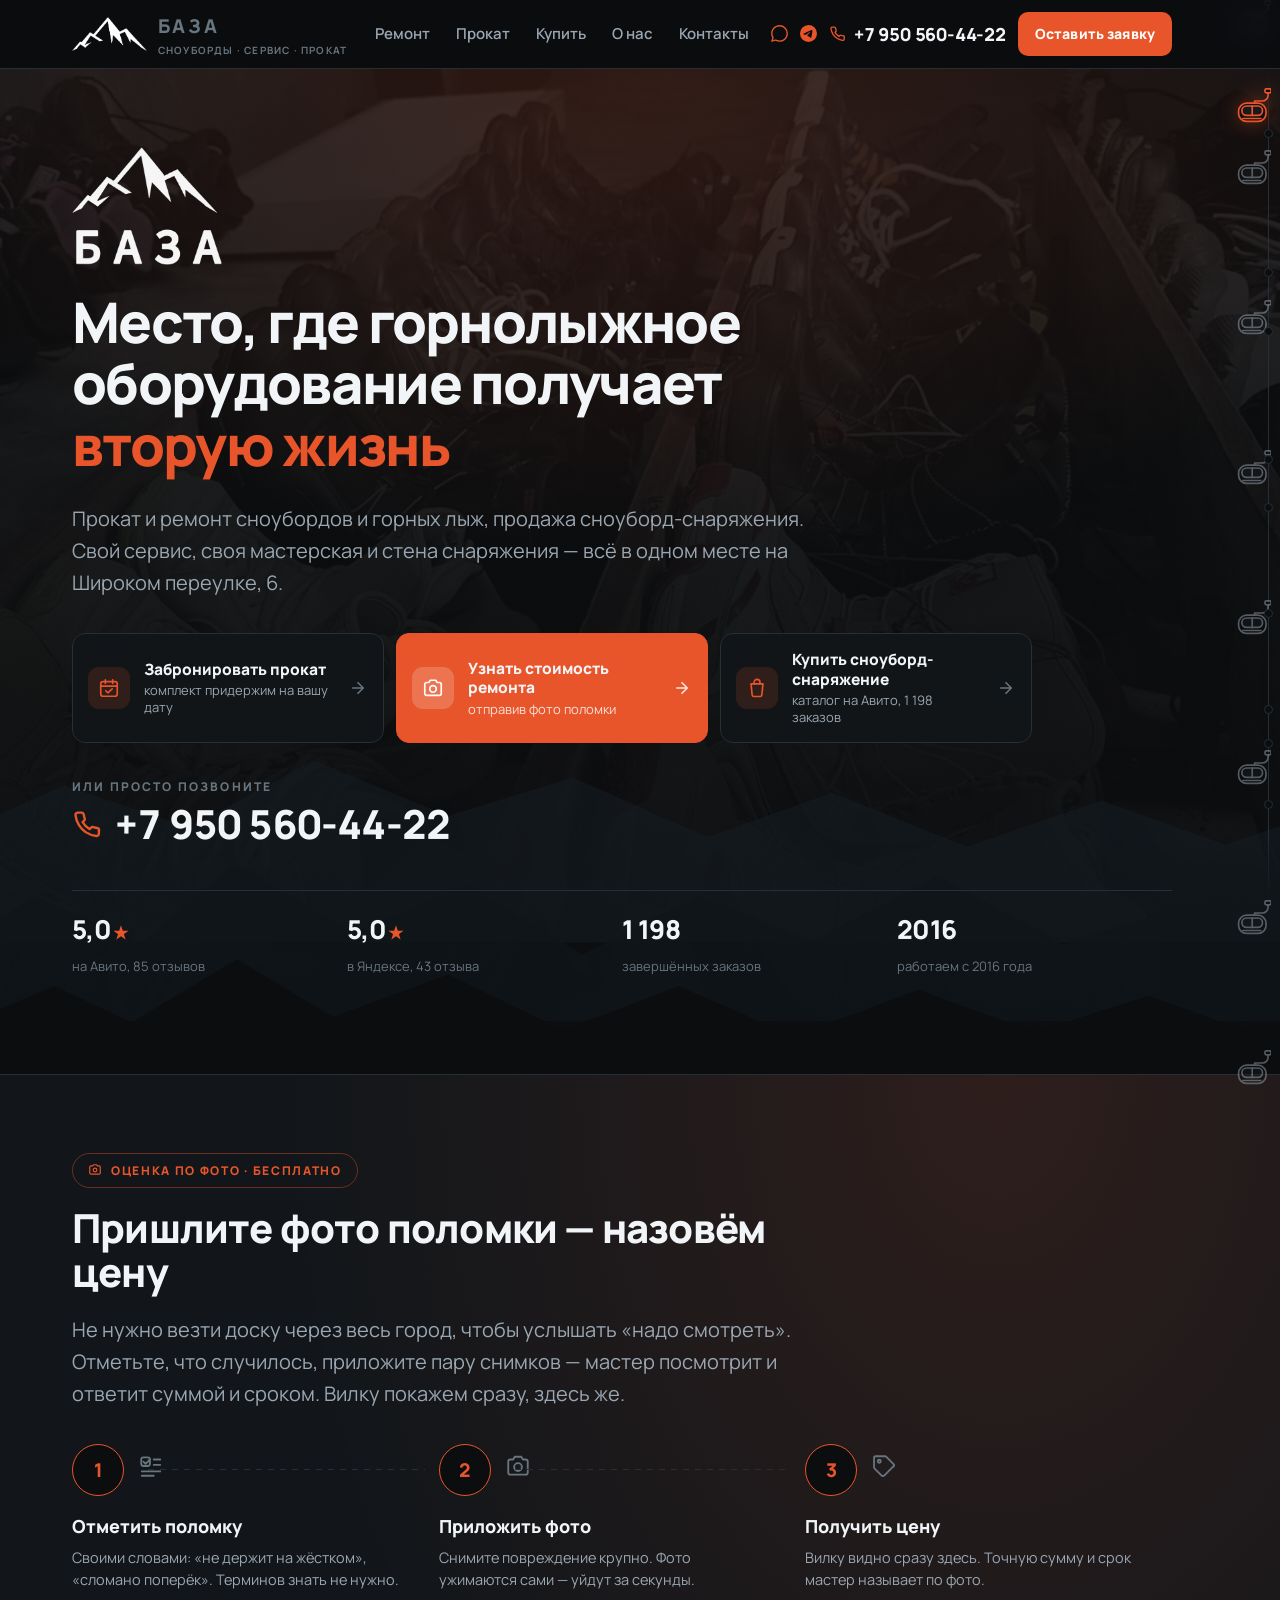
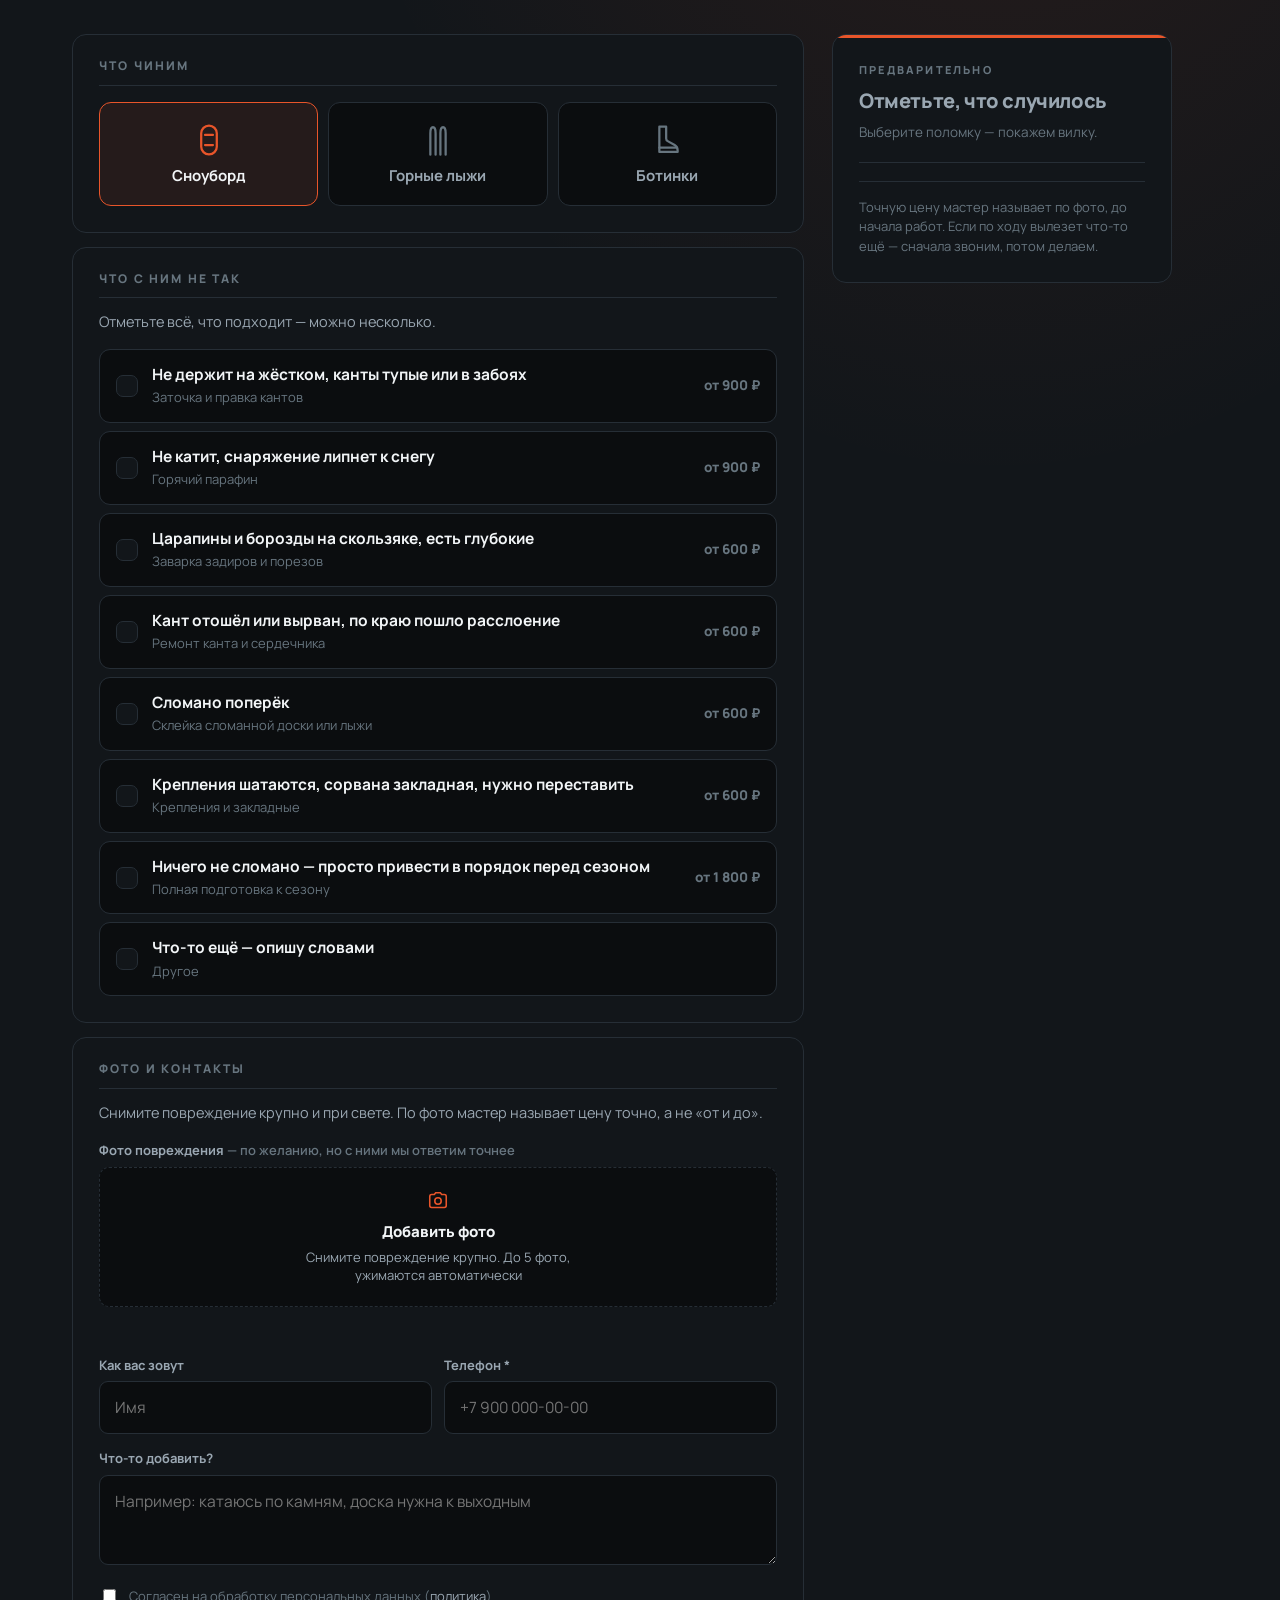
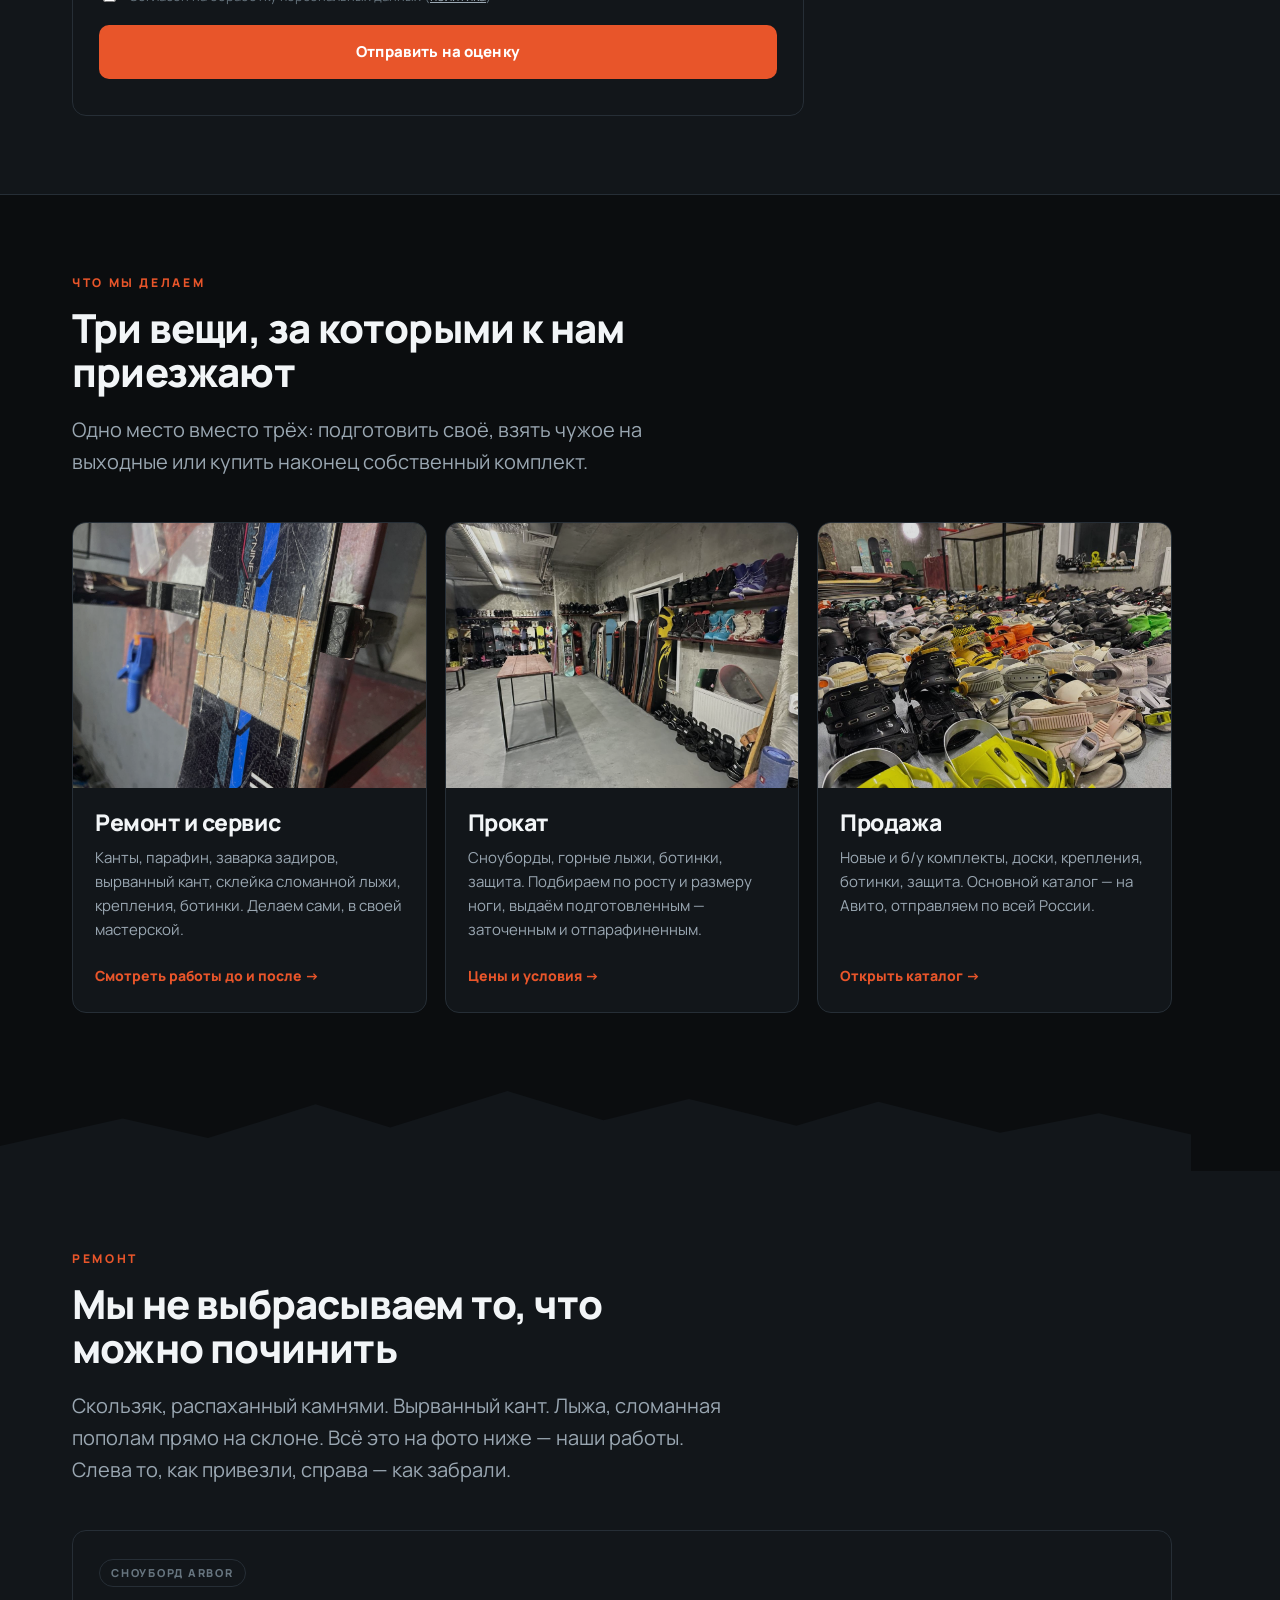
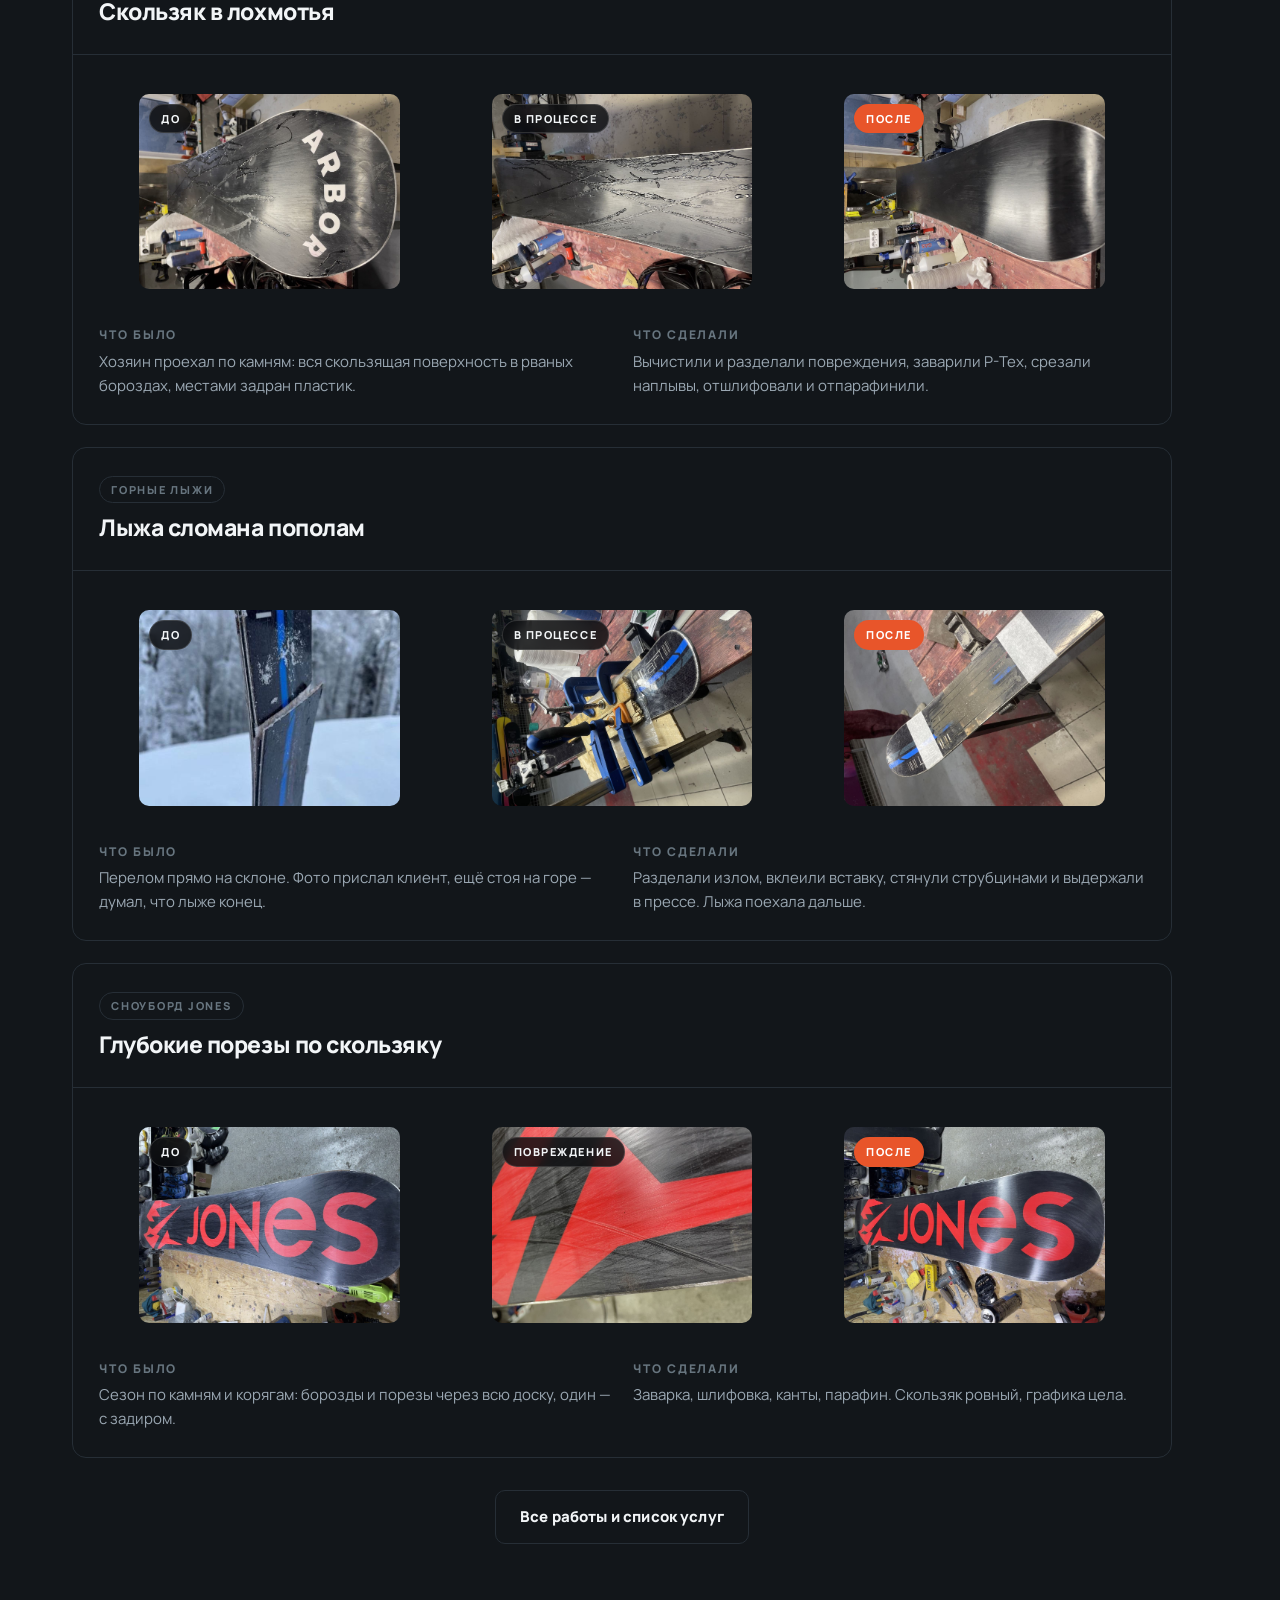
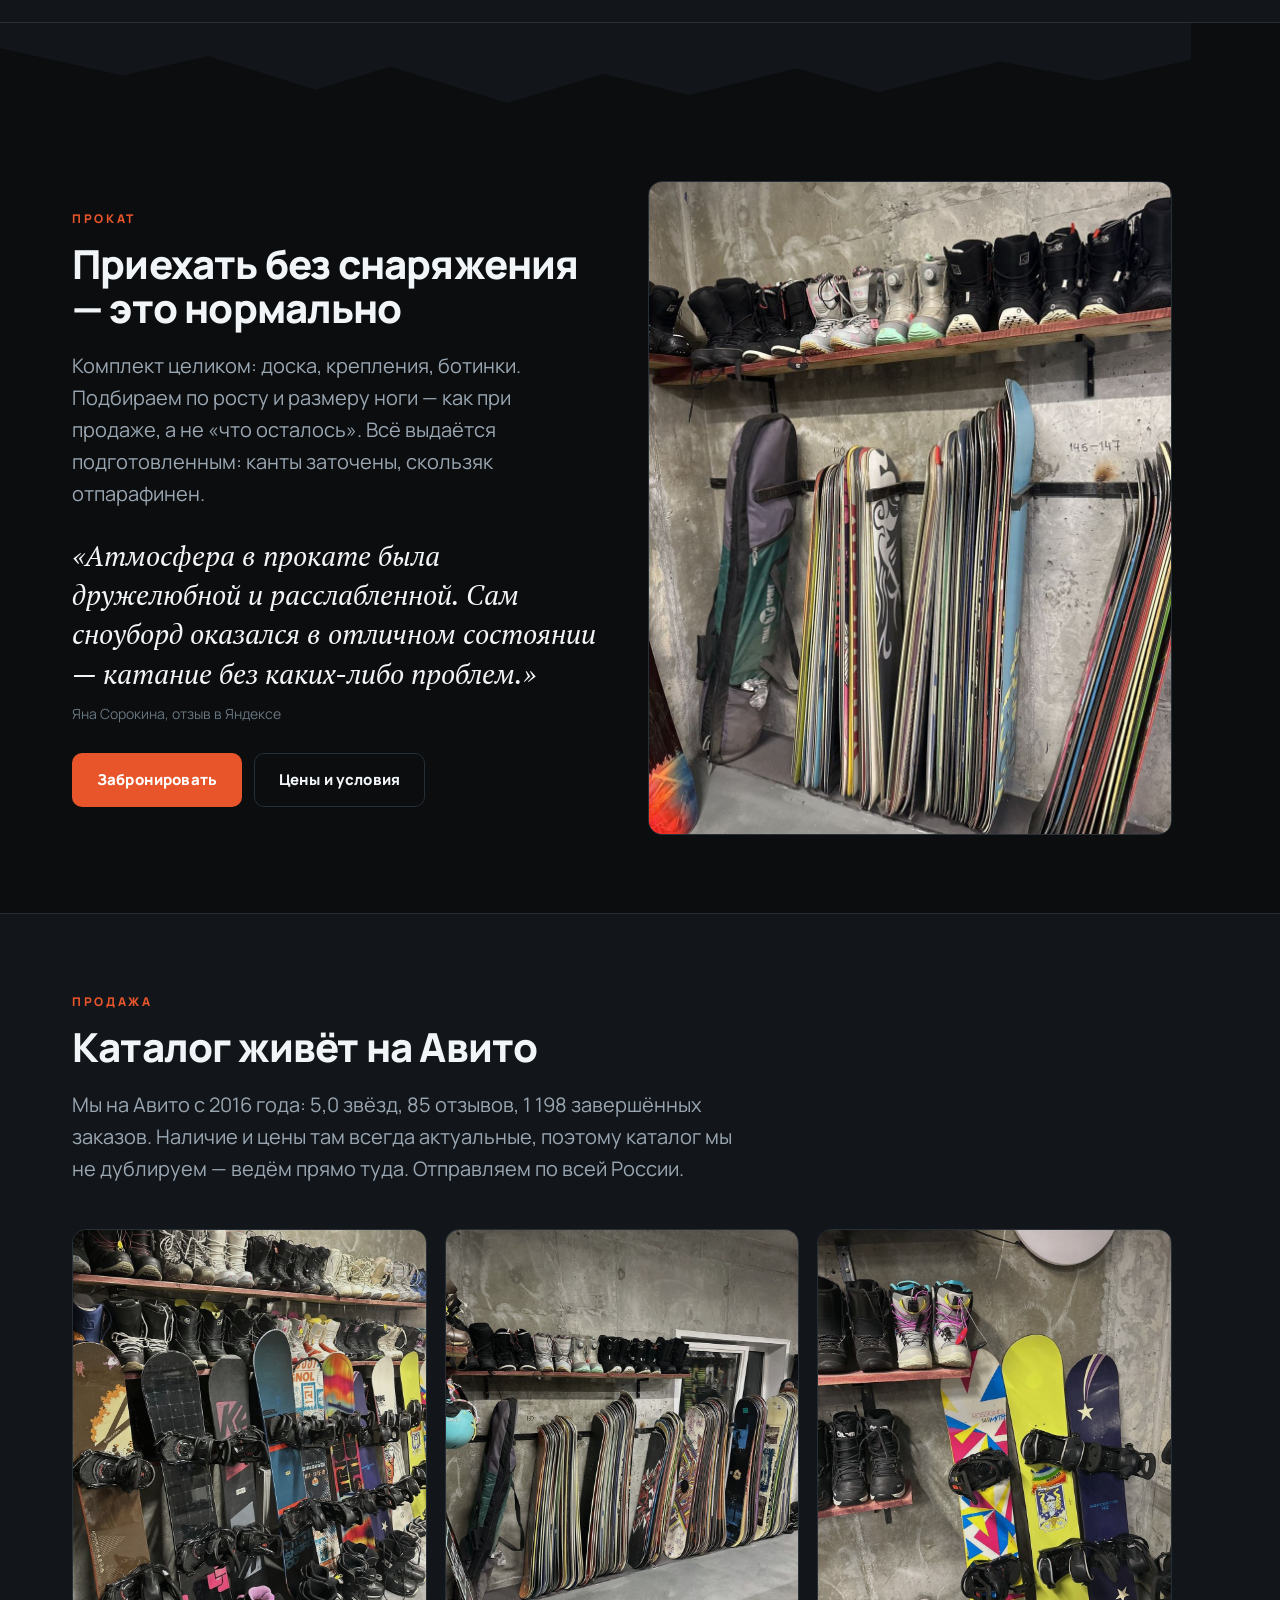
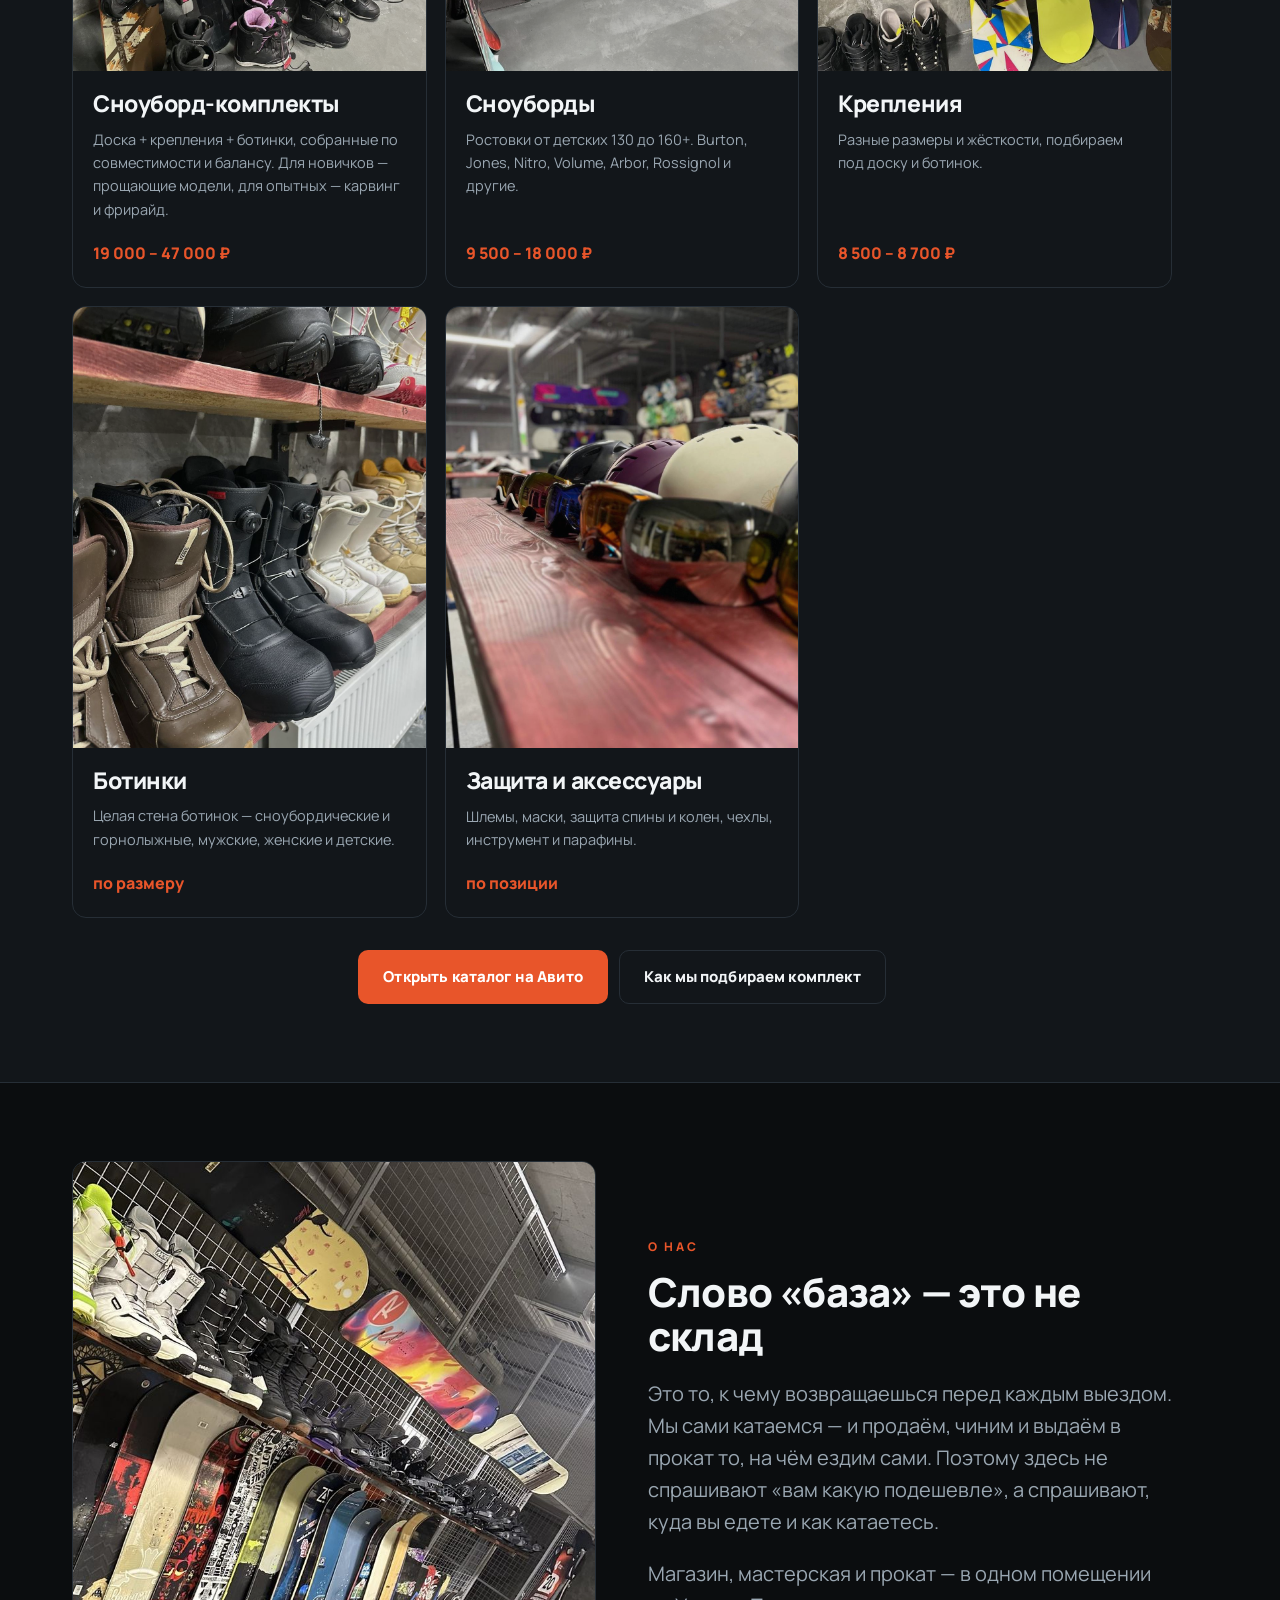
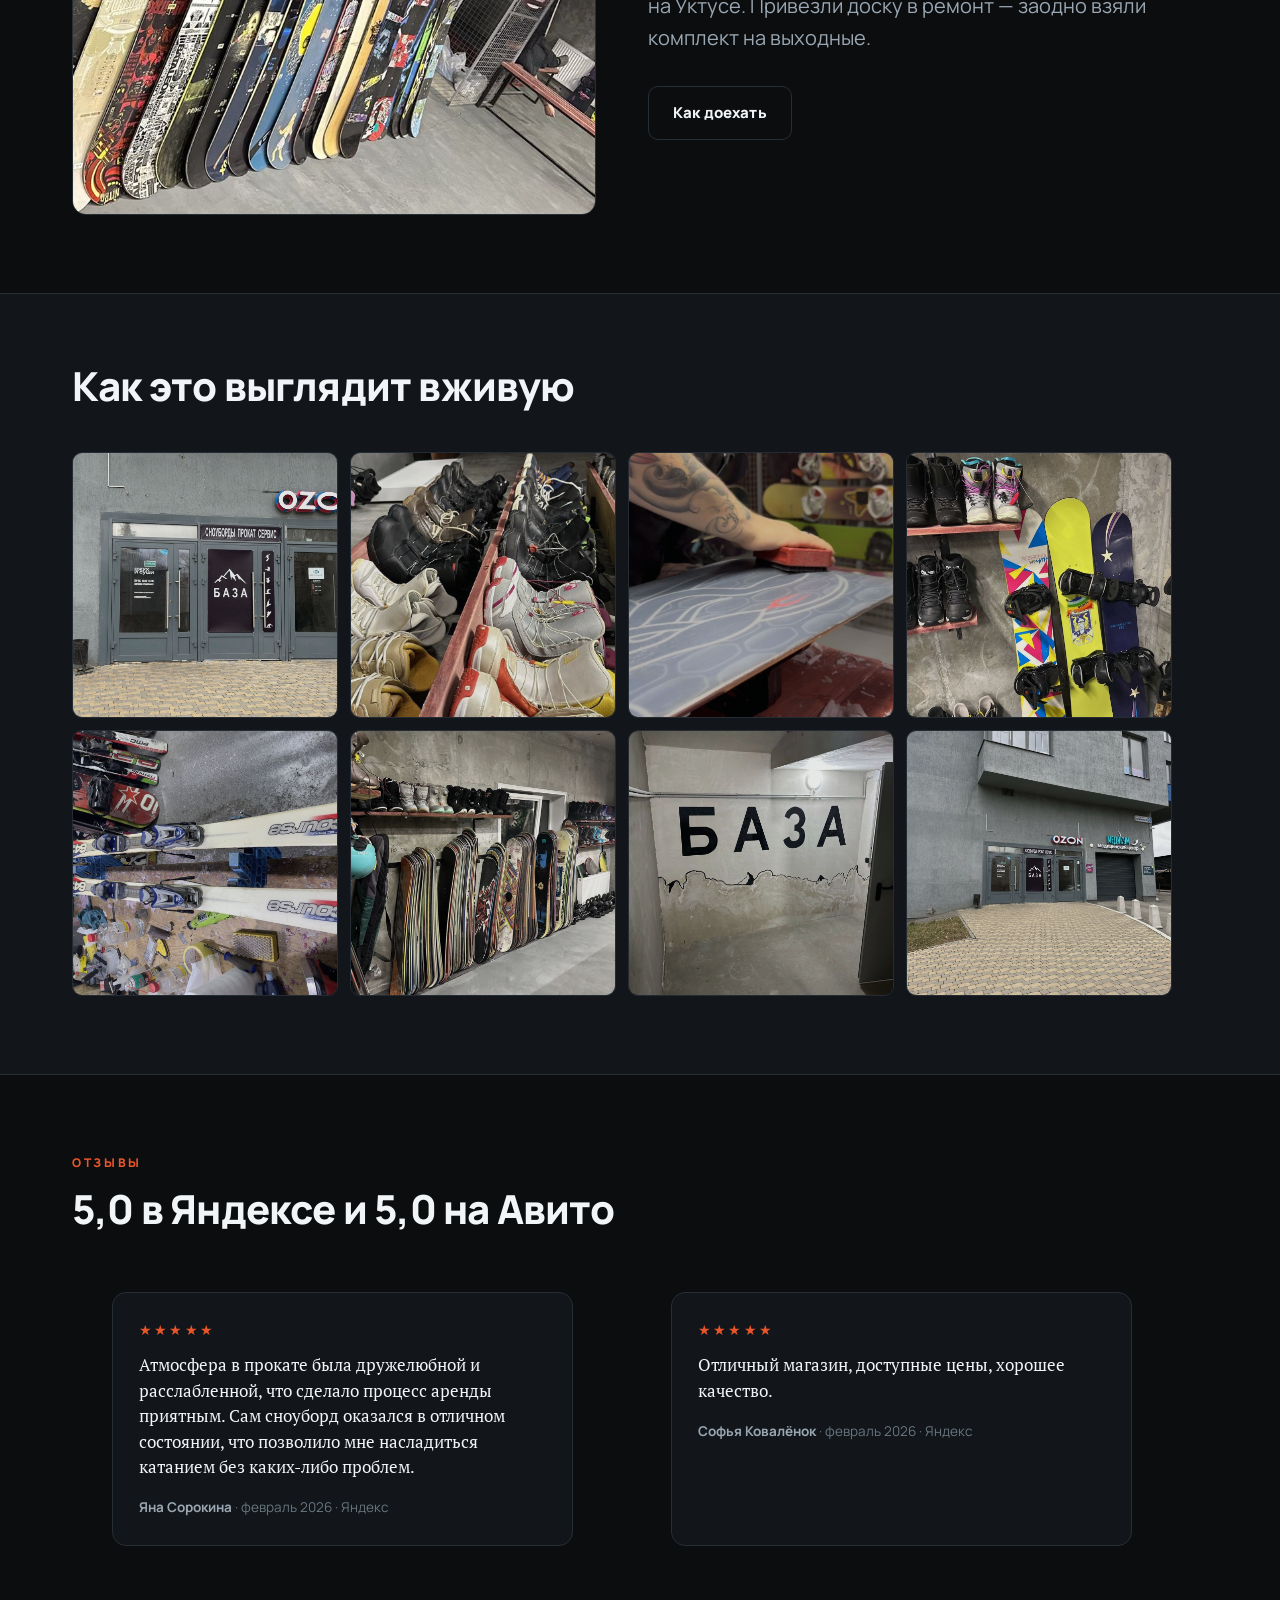
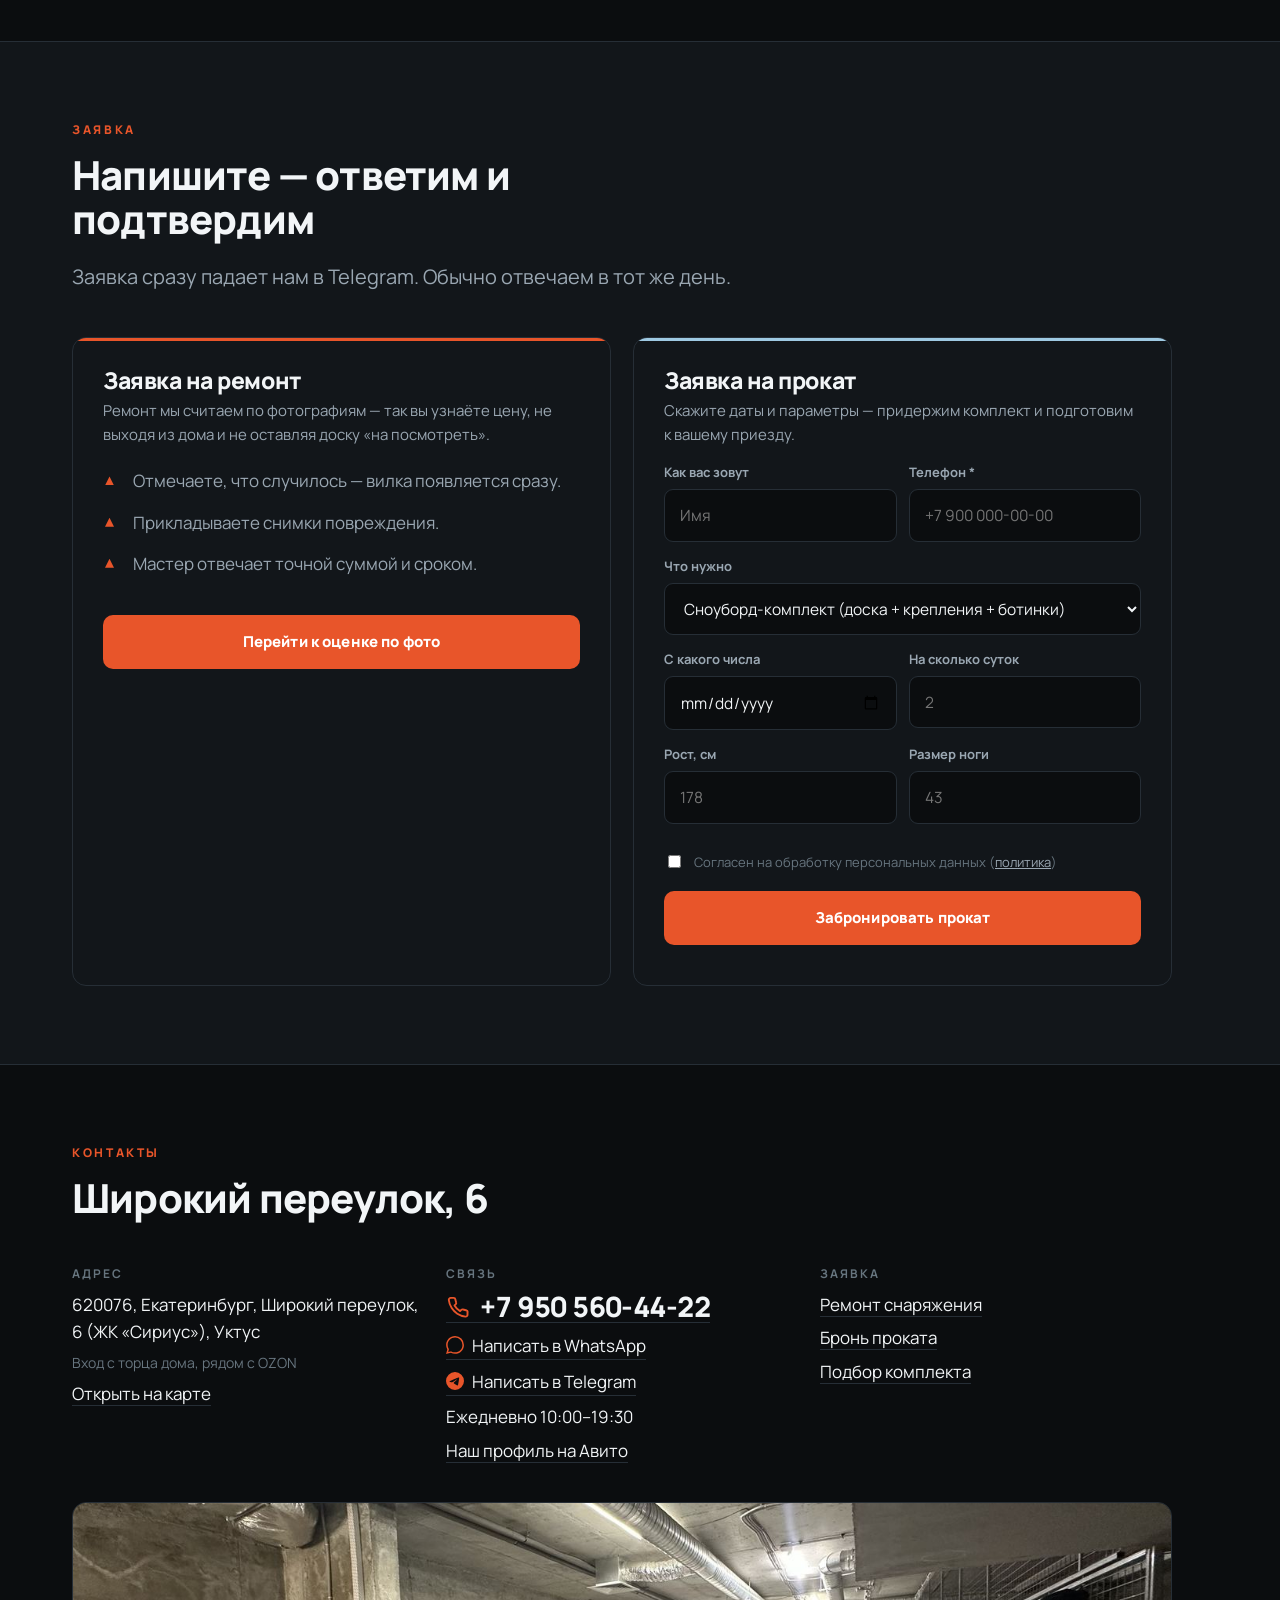
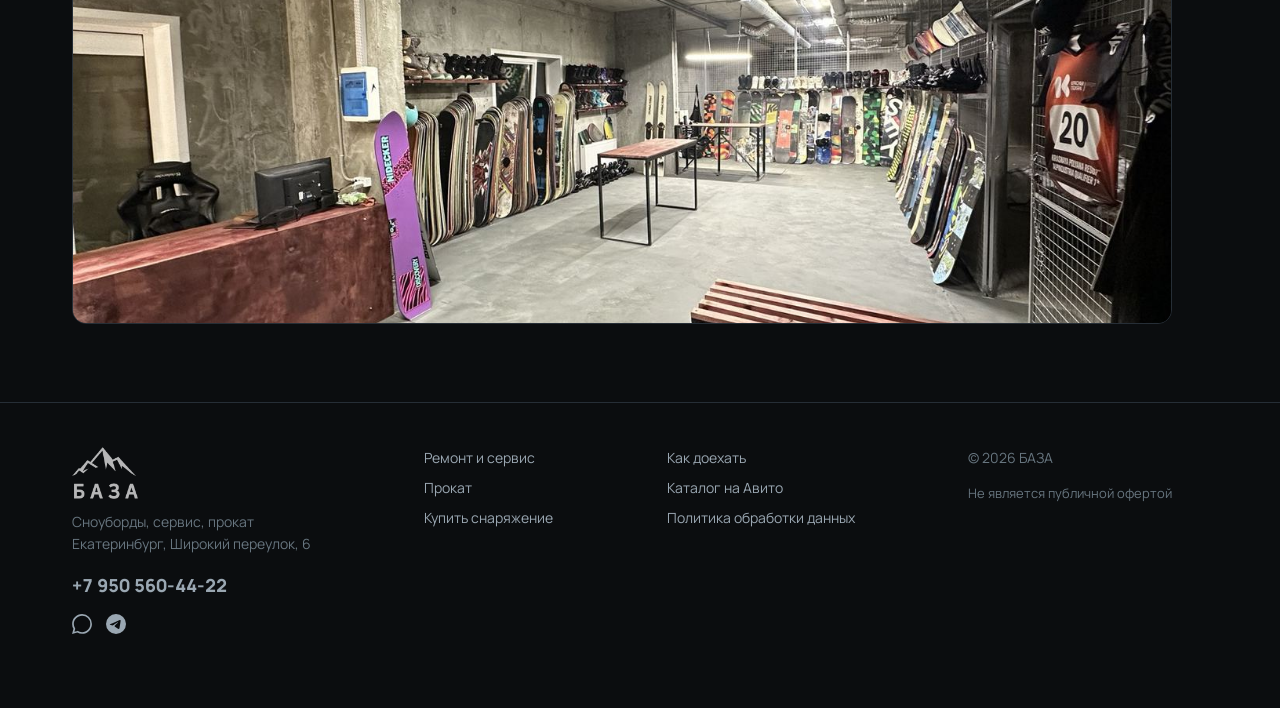
==== commit 7e555df8: "Цены, часы работы и открытие сайта для поисковиков Прокат: комплект от 1 400 ₽ в сутки (было 1 000)." ====
--- a/index.html
+++ b/index.html
@@ -3,7 +3,6 @@
 <head>
 <meta charset="utf-8">
 <meta name="viewport" content="width=device-width, initial-scale=1">
-<meta name="robots" content="noindex, nofollow">
 <title>БАЗА — прокат и ремонт сноубордов и горных лыж, продажа сноубордов. Екатеринбург</title>
 <meta name="description" content="БАЗА, Екатеринбург, Широкий переулок 6. Прокат и ремонт сноубордов и горных лыж, продажа сноубордов, креплений, ботинок и защиты. 5,0 на Авито и в Яндексе.">
 <meta property="og:title" content="БАЗА — сноуборды, сервис, прокат. Екатеринбург">
@@ -16,7 +15,7 @@
 <link rel="preconnect" href="https://fonts.googleapis.com">
 <link rel="preconnect" href="https://fonts.gstatic.com" crossorigin>
 <link href="https://fonts.googleapis.com/css2?family=Manrope:wght@400;600;700;800&family=PT+Serif:ital@0;1&display=swap" rel="stylesheet">
-<link rel="stylesheet" href="styles.css?v=15">
+<link rel="stylesheet" href="styles.css?v=16">
 </head>
 <body>
 
@@ -496,11 +495,11 @@
   </div>
 </footer>
 
-<script src="config.js?v=15"></script>
-<script src="app.js?v=15"></script>
-<script src="estimate.js?v=15"></script>
-<script src="photos.js?v=15"></script>
-<script src="forms.js?v=15"></script>
-<script src="mountains.js?v=15"></script>
+<script src="config.js?v=16"></script>
+<script src="app.js?v=16"></script>
+<script src="estimate.js?v=16"></script>
+<script src="photos.js?v=16"></script>
+<script src="forms.js?v=16"></script>
+<script src="mountains.js?v=16"></script>
 </body>
 </html>
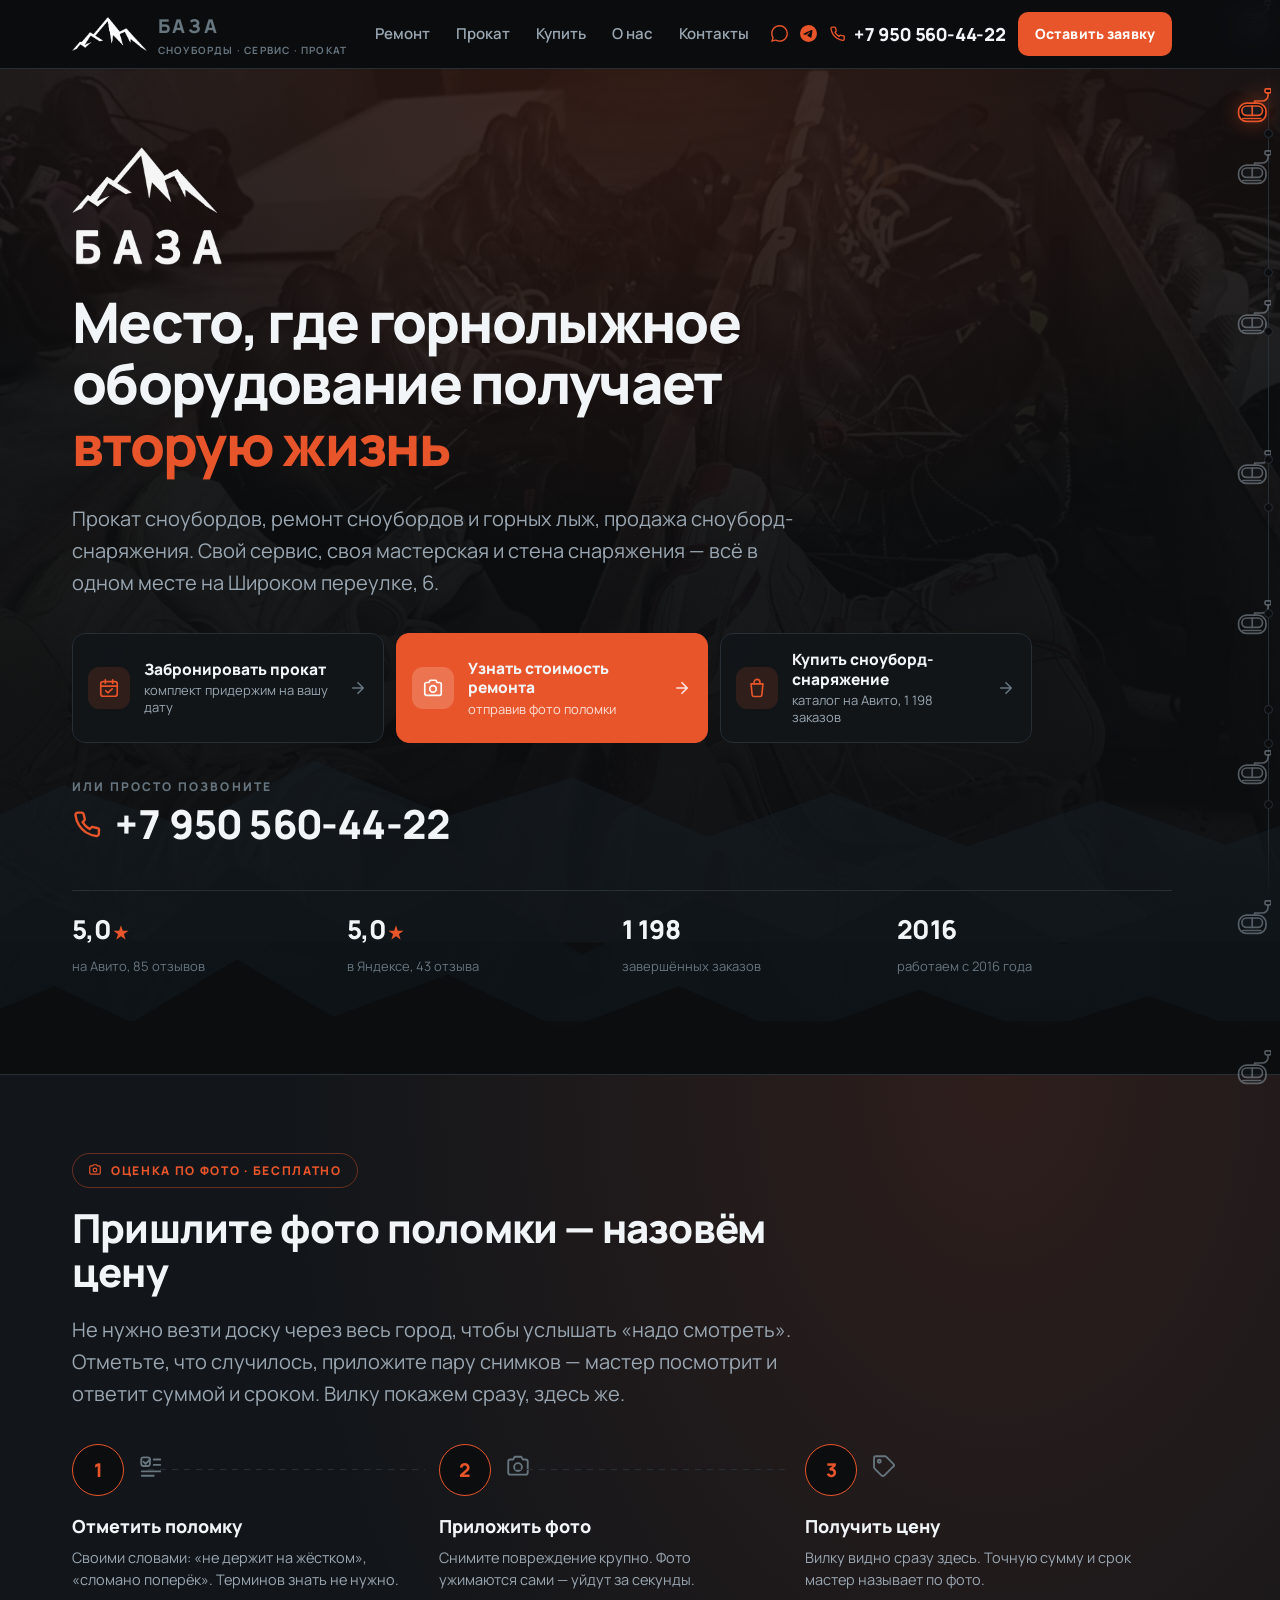
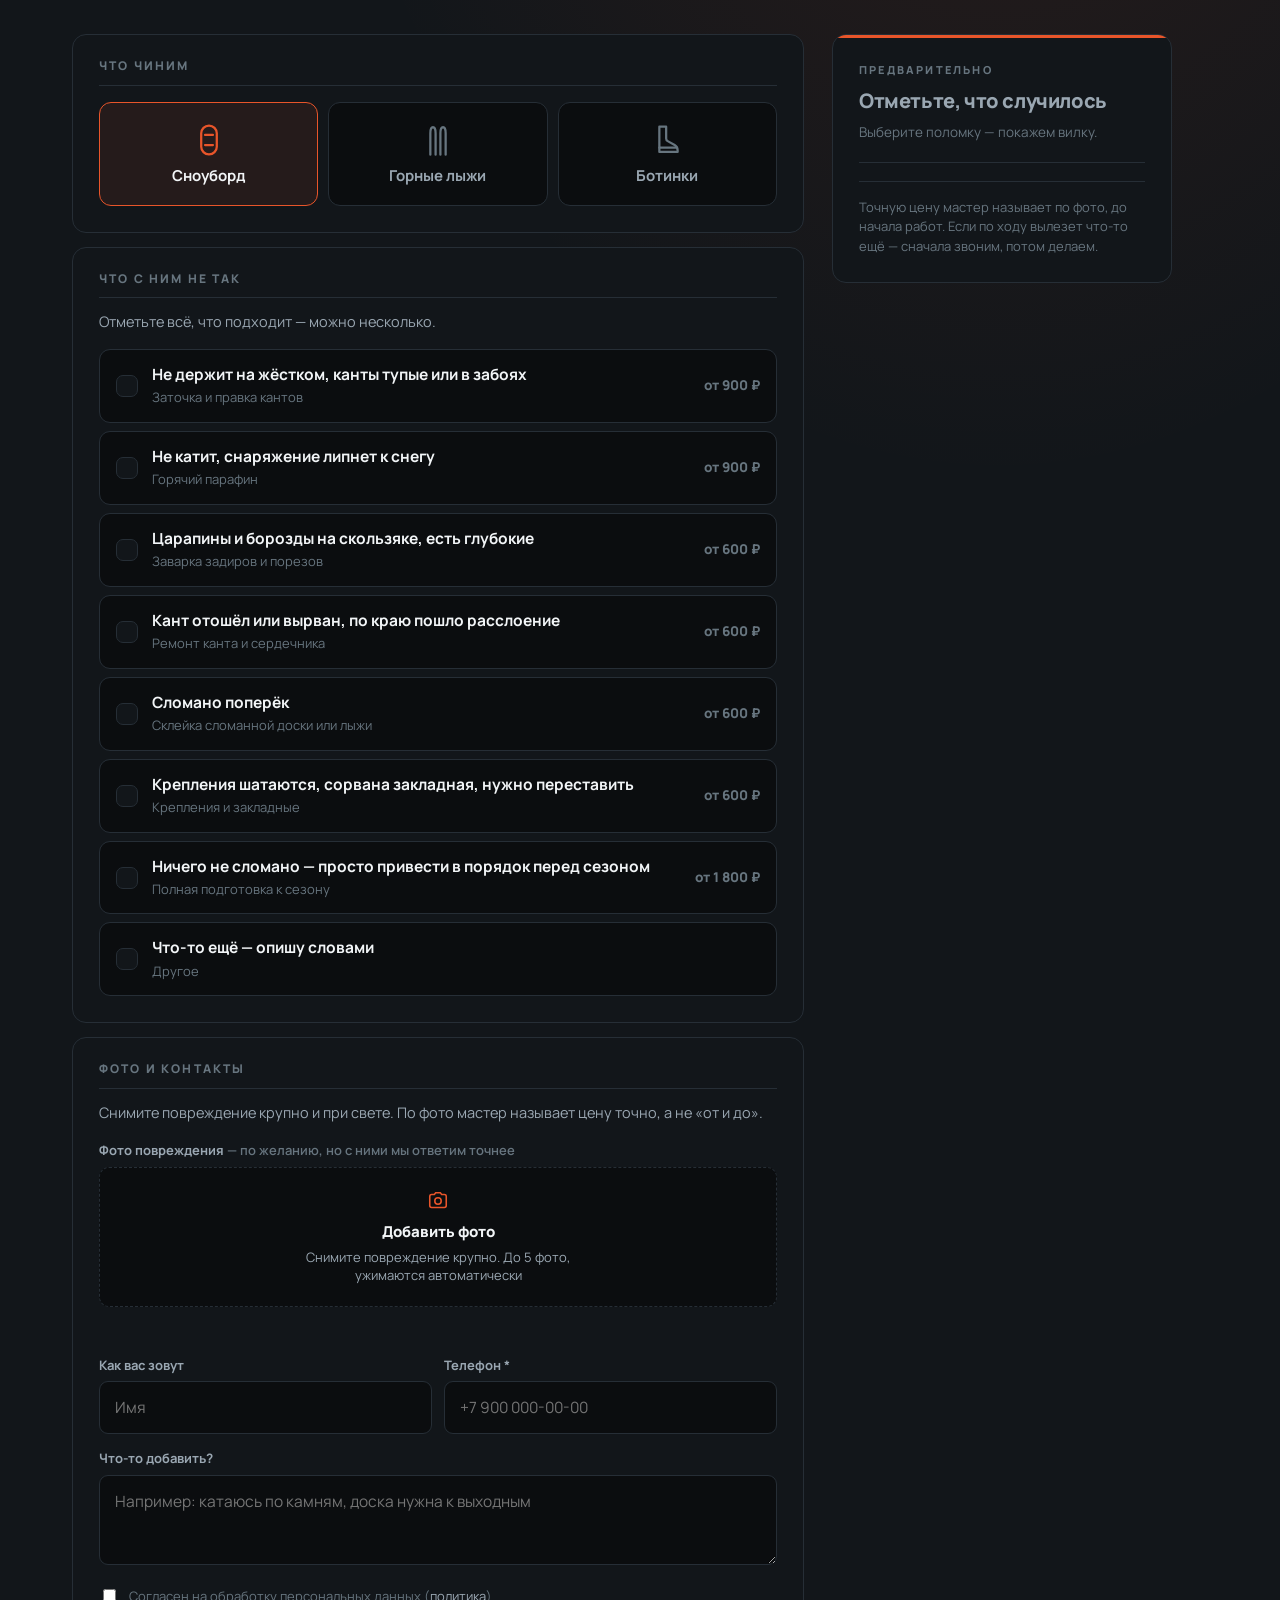
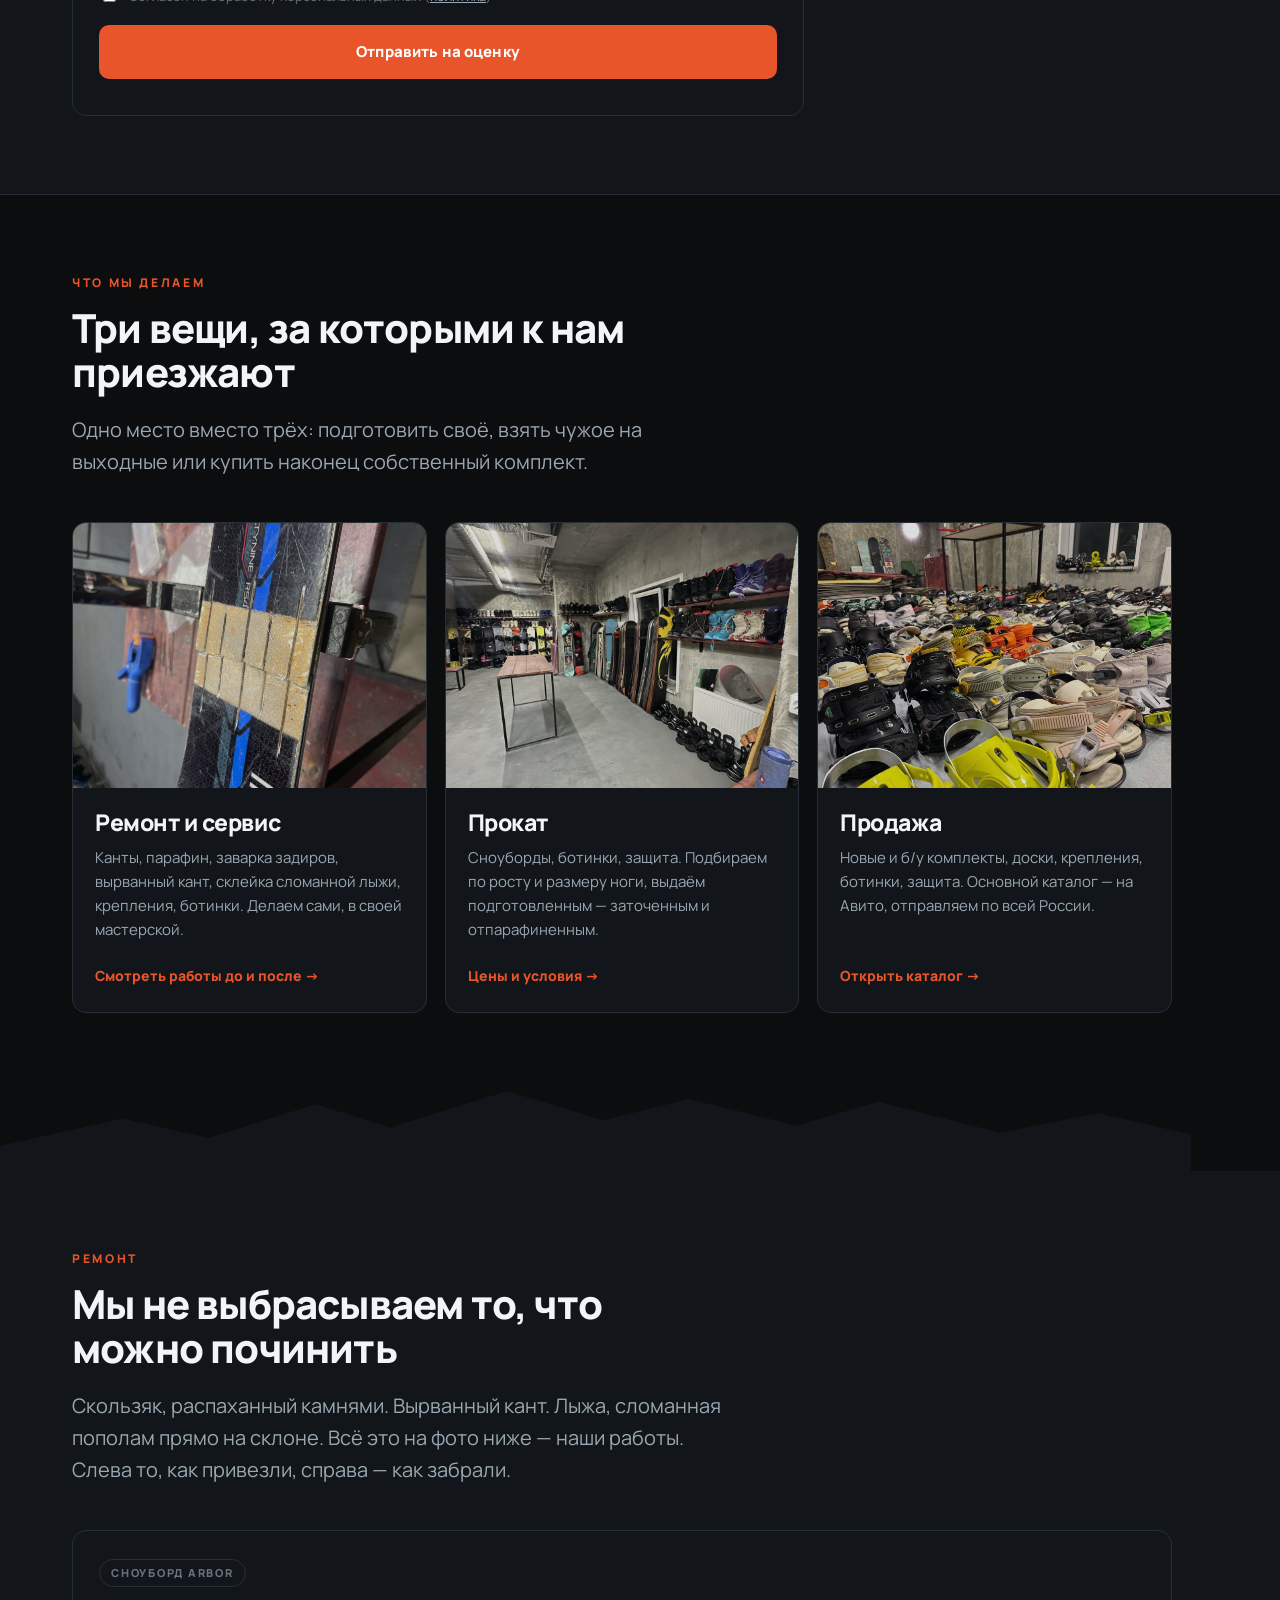
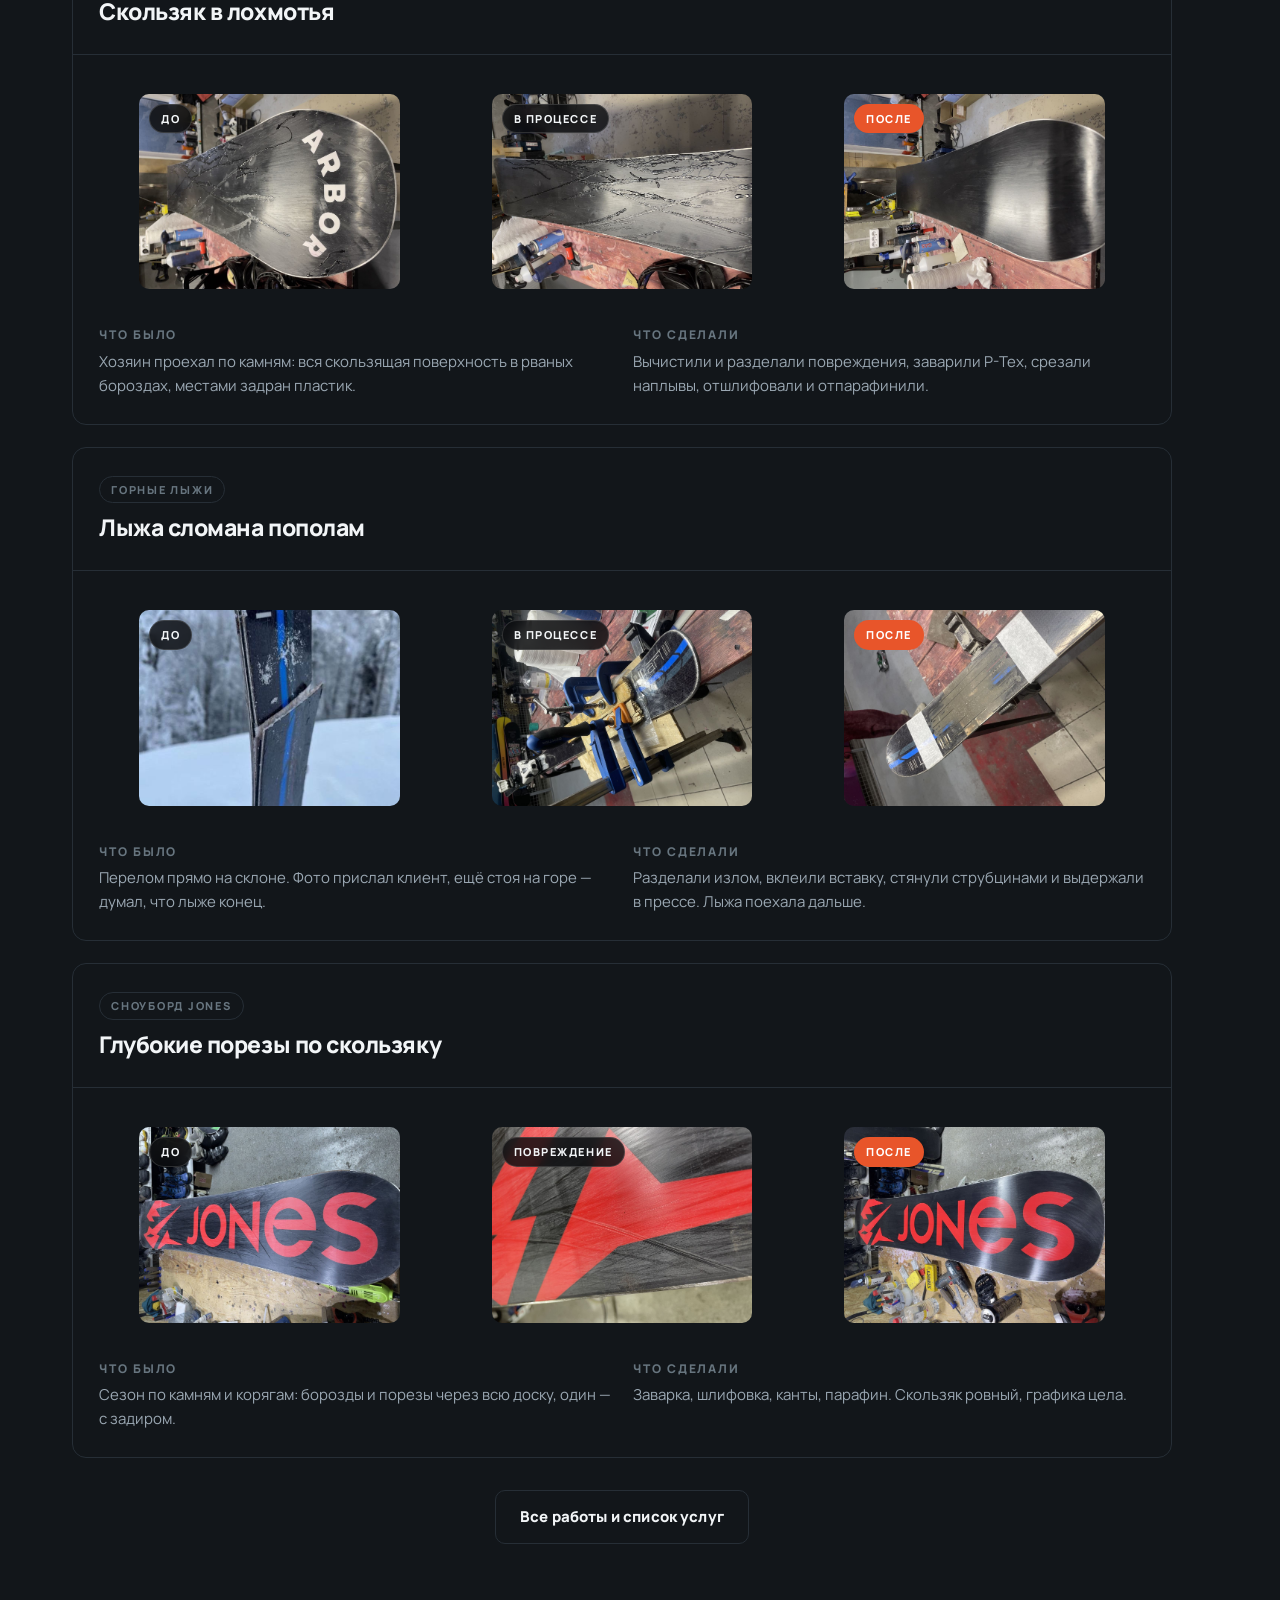
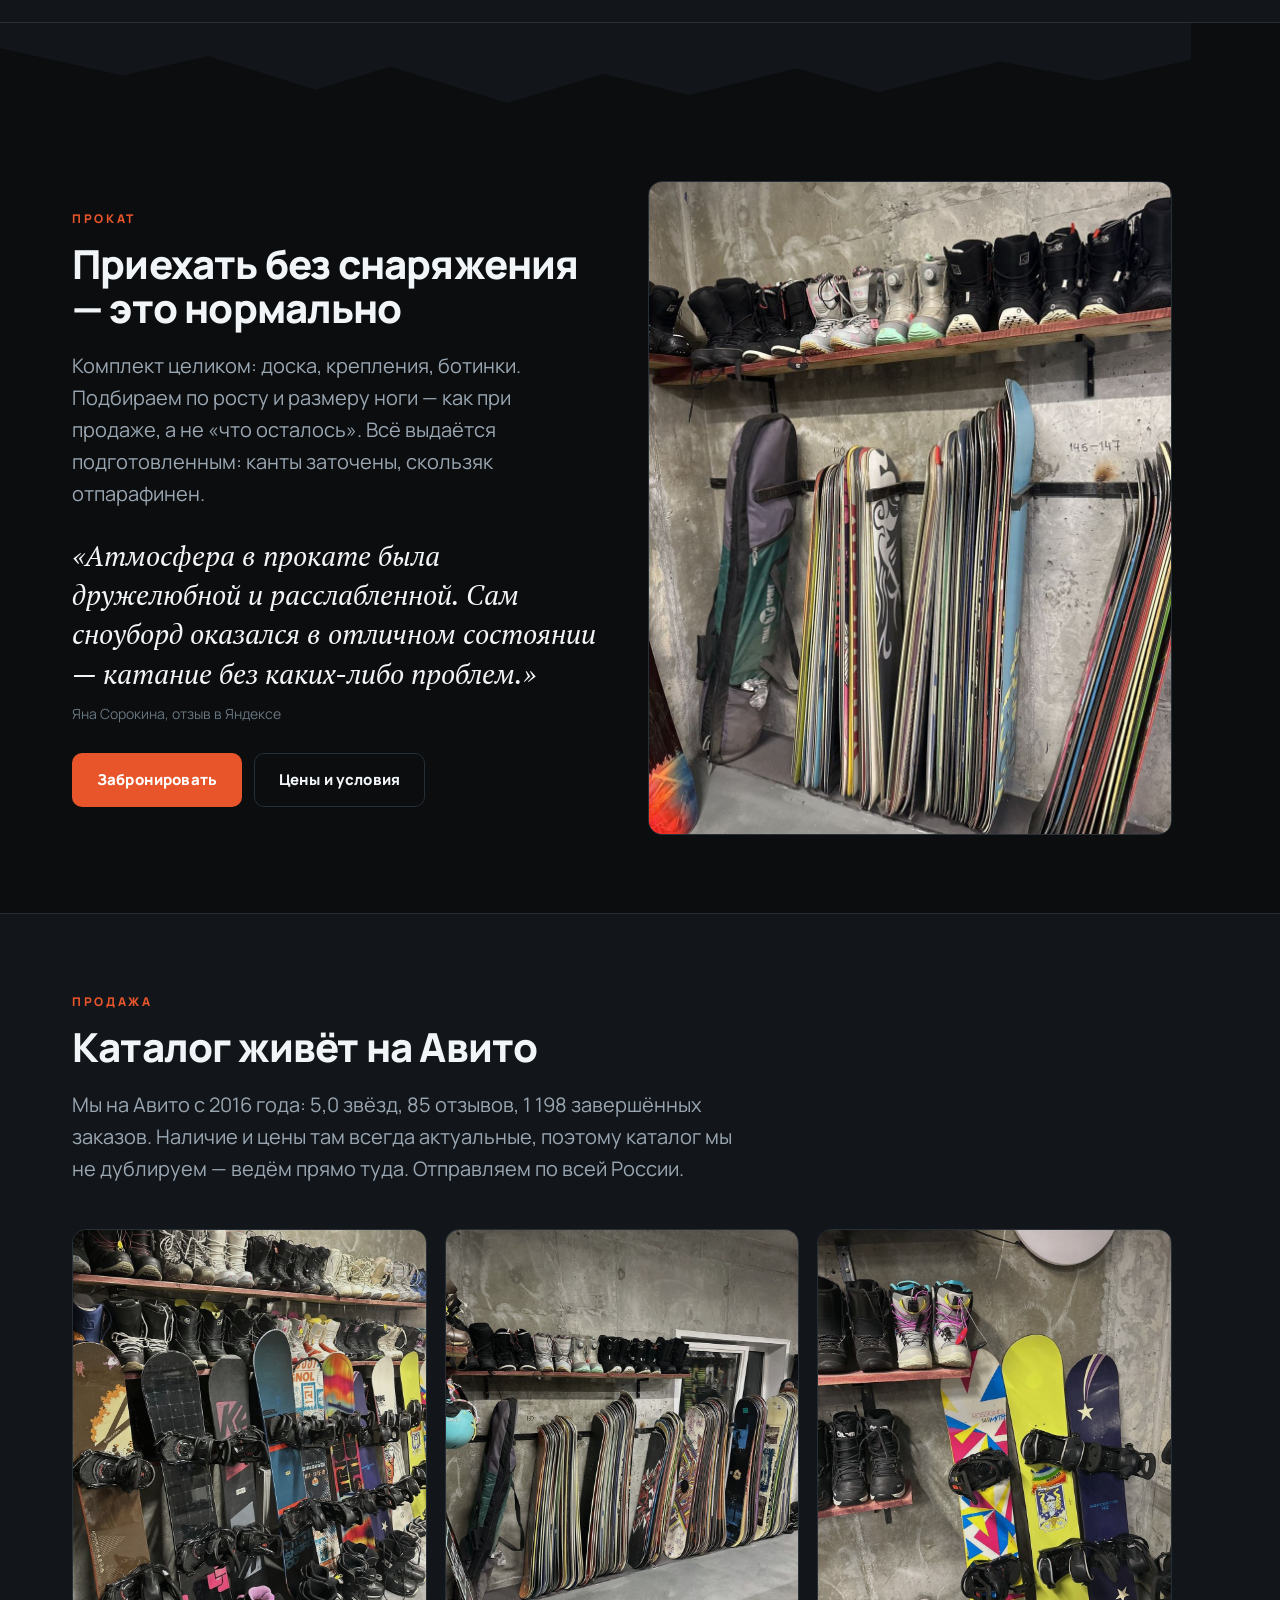
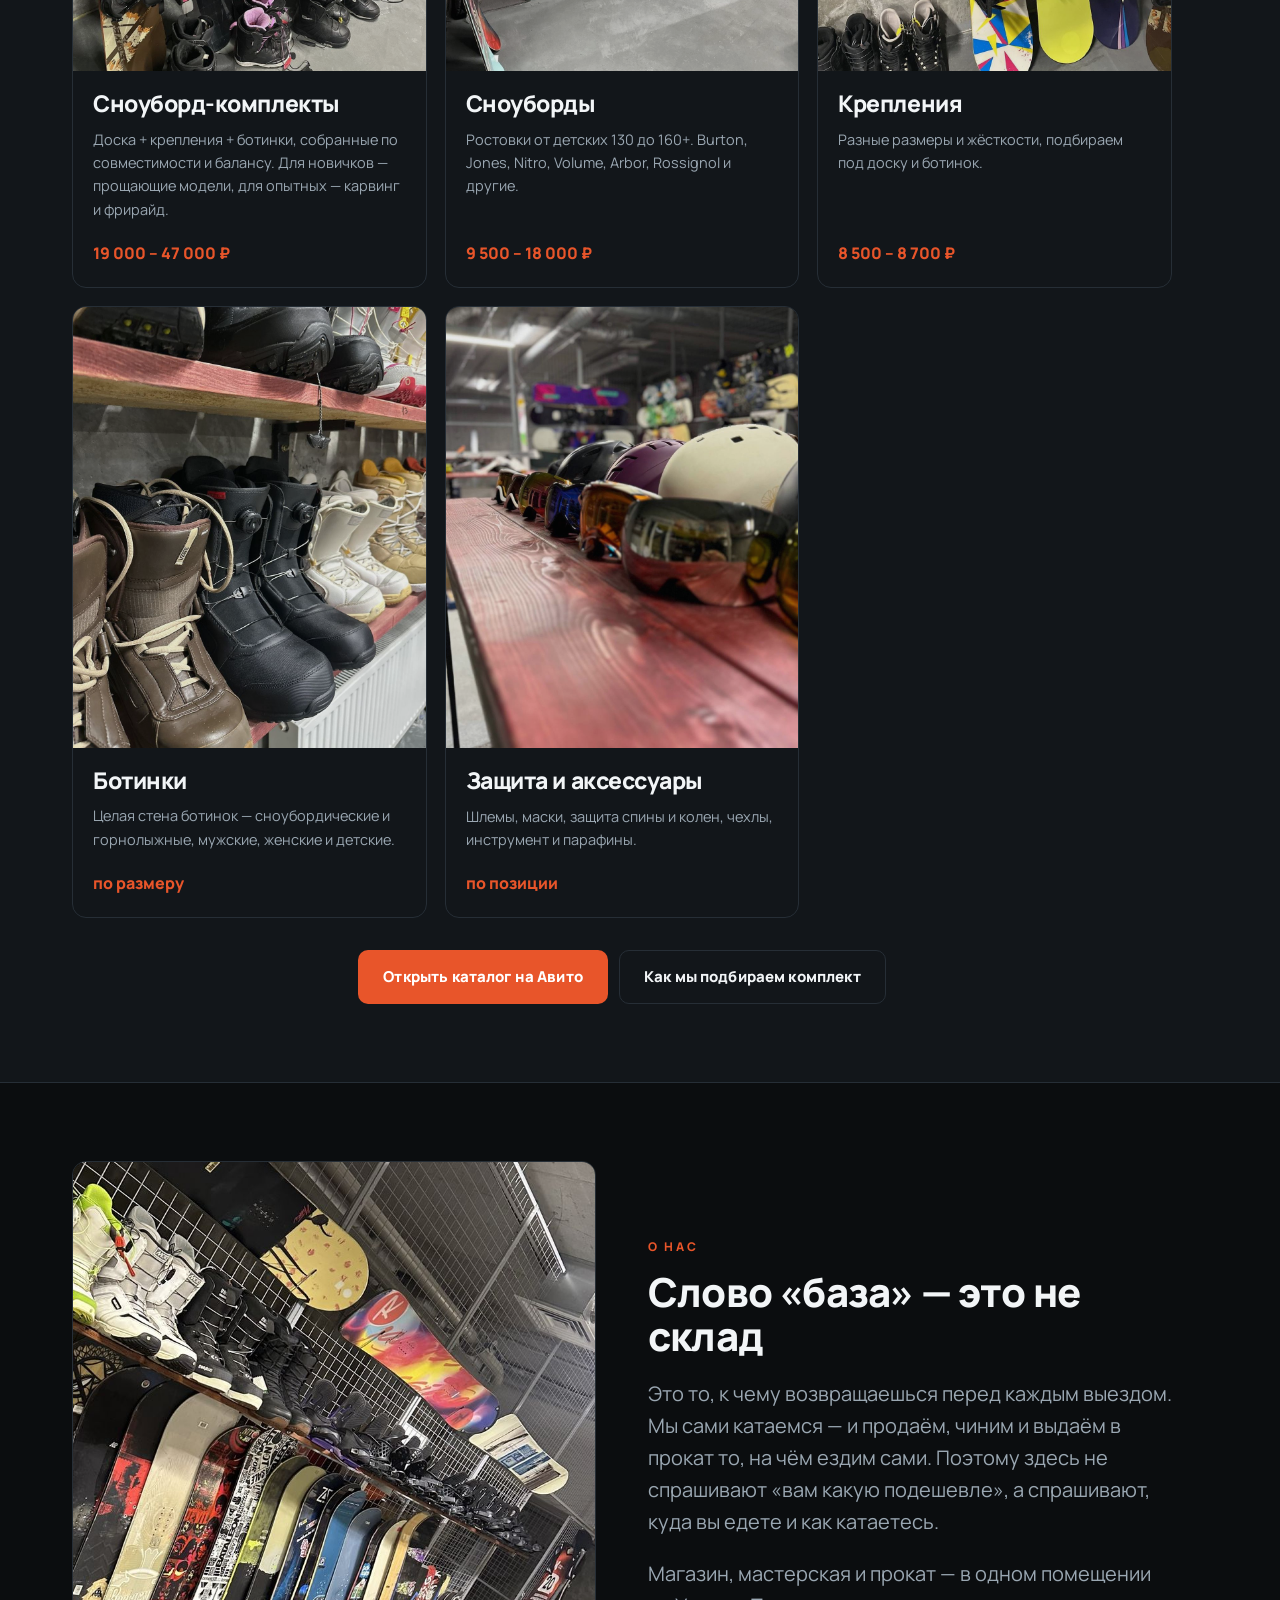
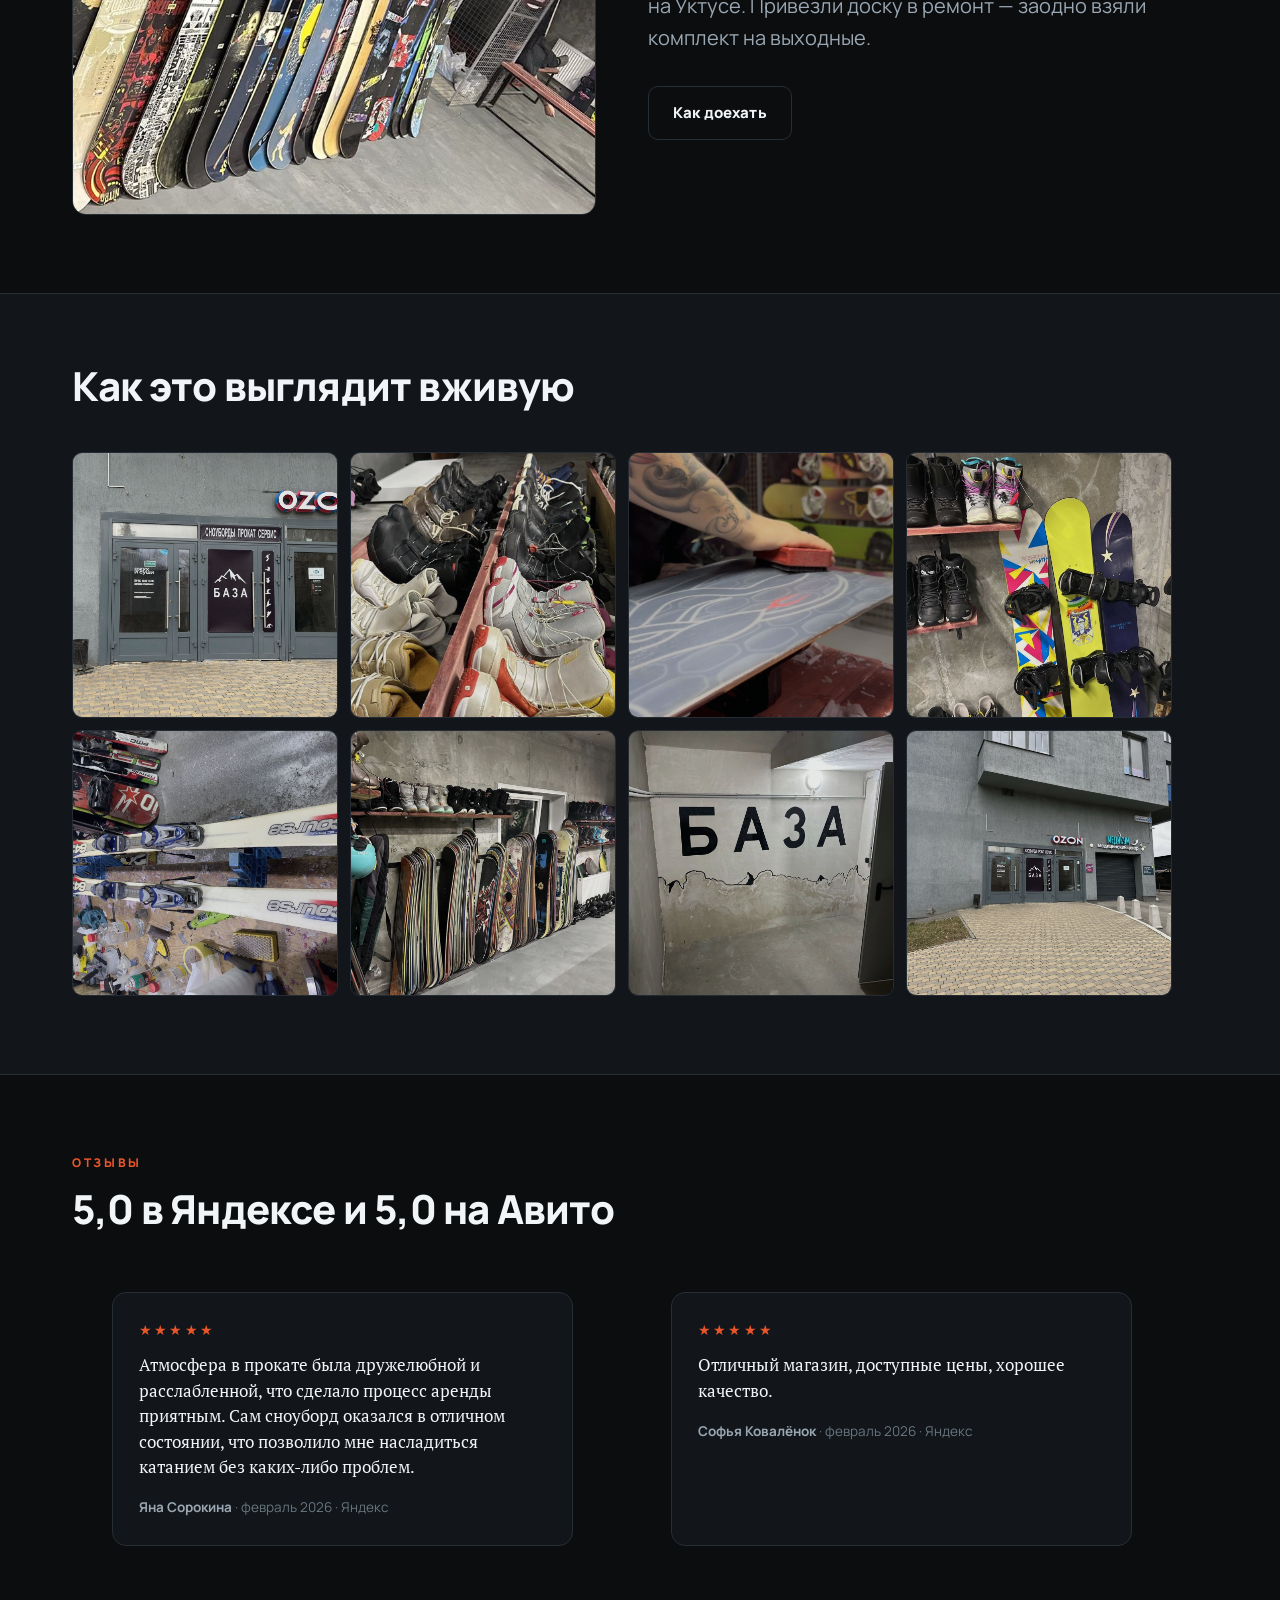
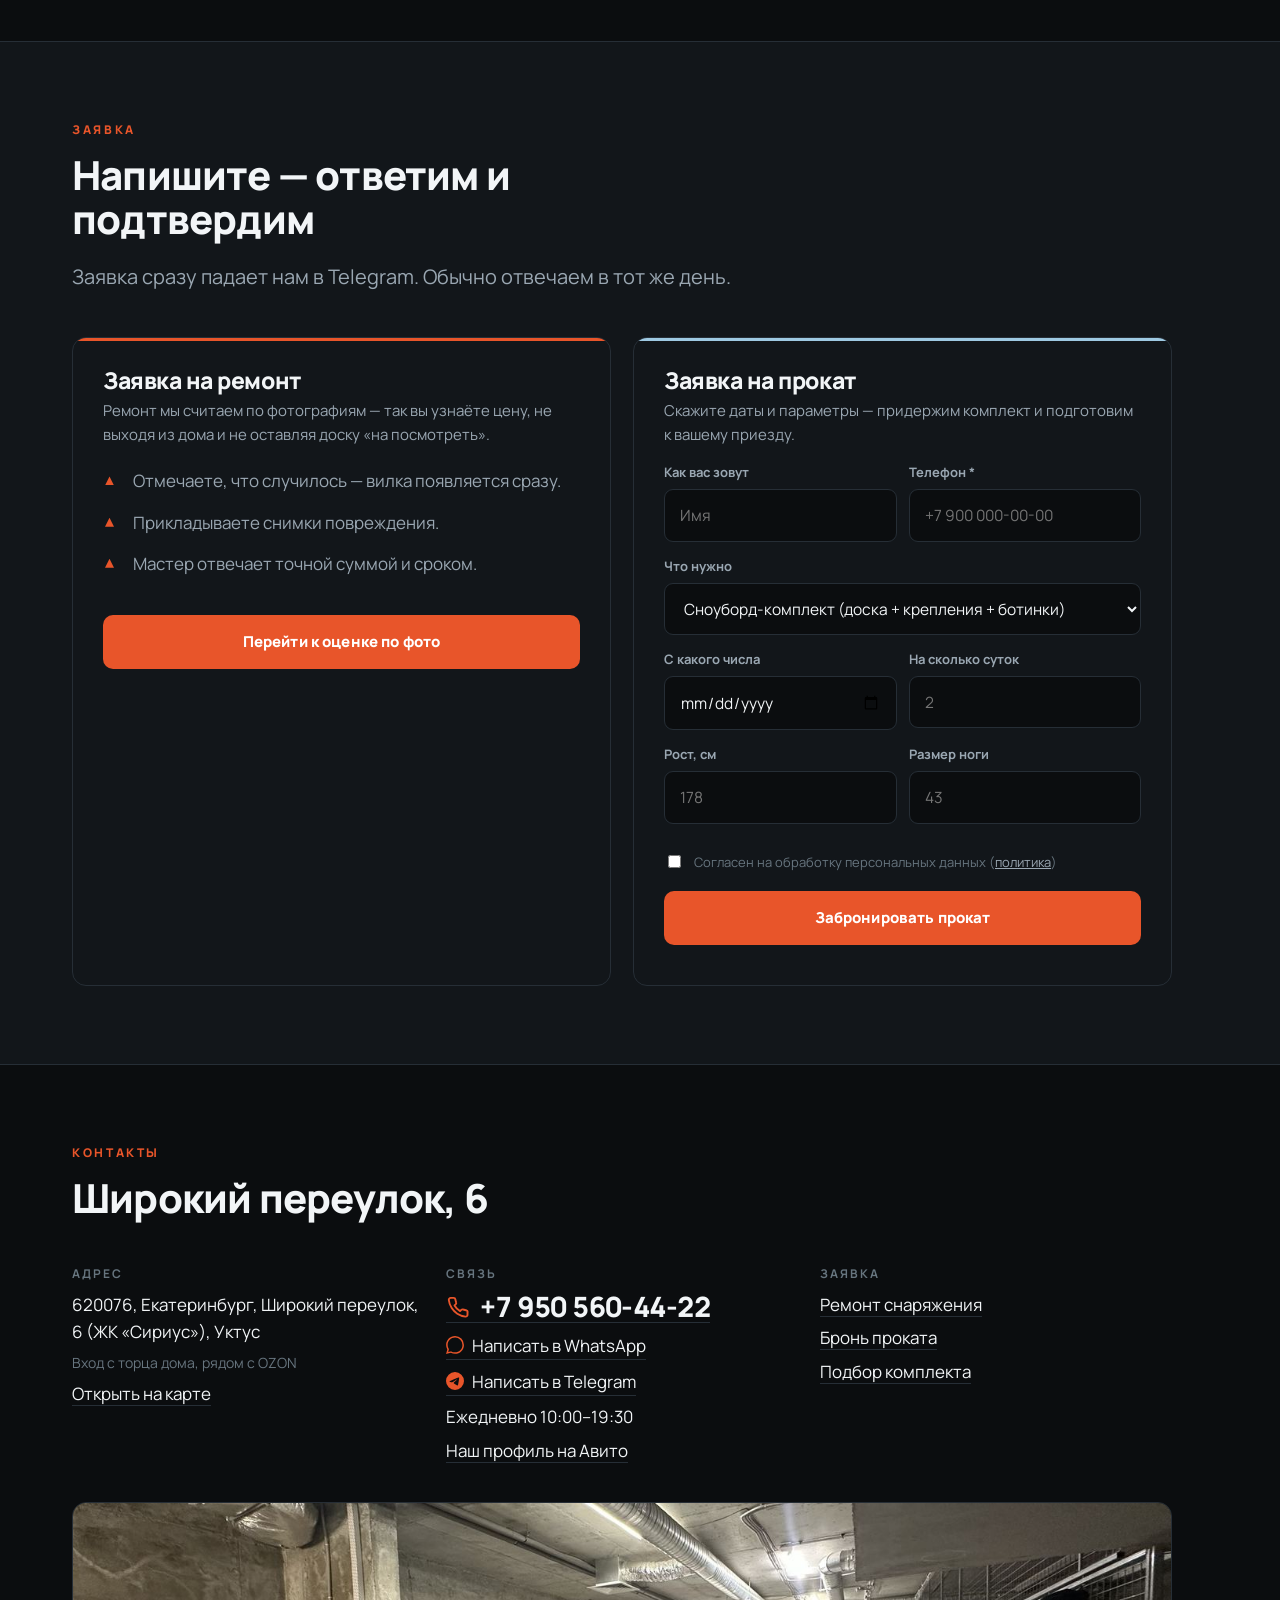
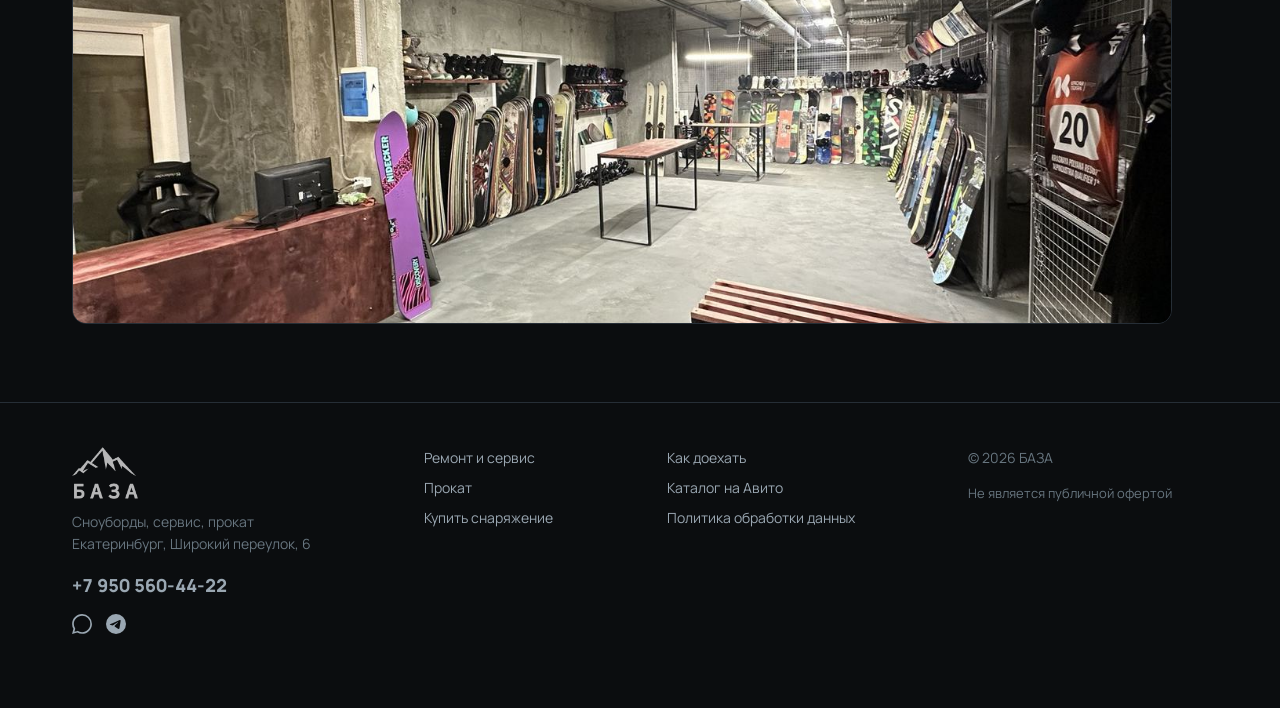
==== commit 23e906ec: "Горные лыжи убраны из проката — решение владельца на сезон 2026/27 Из RENT, из выпадающих списков в " ====
--- a/index.html
+++ b/index.html
@@ -3,10 +3,10 @@
 <head>
 <meta charset="utf-8">
 <meta name="viewport" content="width=device-width, initial-scale=1">
-<title>БАЗА — прокат и ремонт сноубордов и горных лыж, продажа сноубордов. Екатеринбург</title>
-<meta name="description" content="БАЗА, Екатеринбург, Широкий переулок 6. Прокат и ремонт сноубордов и горных лыж, продажа сноубордов, креплений, ботинок и защиты. 5,0 на Авито и в Яндексе.">
+<title>БАЗА — прокат сноубордов, ремонт сноубордов и горных лыж. Екатеринбург</title>
+<meta name="description" content="БАЗА, Екатеринбург, Широкий переулок 6. Прокат сноубордов, ремонт сноубордов и горных лыж, продажа сноубордов, креплений, ботинок и защиты. 5,0 на Авито и в Яндексе.">
 <meta property="og:title" content="БАЗА — сноуборды, сервис, прокат. Екатеринбург">
-<meta property="og:description" content="Прокат и ремонт сноубордов и горных лыж, продажа сноубордов. Широкий переулок, 6.">
+<meta property="og:description" content="Прокат сноубордов, ремонт сноубордов и горных лыж, продажа сноубордов. Широкий переулок, 6.">
 <meta property="og:image" content="logo/og.jpg">
 <meta property="og:type" content="website">
 <link rel="icon" href="favicon-32.png" sizes="32x32">
@@ -15,7 +15,7 @@
 <link rel="preconnect" href="https://fonts.googleapis.com">
 <link rel="preconnect" href="https://fonts.gstatic.com" crossorigin>
 <link href="https://fonts.googleapis.com/css2?family=Manrope:wght@400;600;700;800&family=PT+Serif:ital@0;1&display=swap" rel="stylesheet">
-<link rel="stylesheet" href="styles.css?v=16">
+<link rel="stylesheet" href="styles.css?v=17">
 </head>
 <body>
 
@@ -63,7 +63,7 @@
     <img class="hero-logo" src="logo/baza-logo.png" alt="БАЗА">
     <h1>Место, где горнолыжное оборудование получает <em>вторую жизнь</em></h1>
     <p class="lead">
-      Прокат и ремонт сноубордов и горных лыж, продажа сноуборд-снаряжения.
+      Прокат сноубордов, ремонт сноубордов и горных лыж, продажа сноуборд-снаряжения.
       Свой сервис, своя мастерская и стена снаряжения — всё в одном месте
       на Широком переулке, 6.
     </p>
@@ -198,7 +198,7 @@
         <div class="pillar-img"><img src="photos/shop2-zal-1.jpg" alt="Торговый зал БАЗА" loading="lazy"></div>
         <div class="pillar-txt">
           <h3>Прокат</h3>
-          <p>Сноуборды, горные лыжи, ботинки, защита. Подбираем по росту и размеру ноги,
+          <p>Сноуборды, ботинки, защита. Подбираем по росту и размеру ноги,
           выдаём подготовленным — заточенным и отпарафиненным.</p>
           <div class="pillar-more">Цены и условия →</div>
         </div>
@@ -392,7 +392,6 @@
             <select id="p-kit" name="kit">
               <option>Сноуборд-комплект (доска + крепления + ботинки)</option>
               <option>Сноуборд отдельно</option>
-              <option>Горные лыжи — комплект</option>
               <option>Только ботинки</option>
               <option>Защита и шлем</option>
               <option>Детский комплект</option>
@@ -495,11 +494,11 @@
   </div>
 </footer>
 
-<script src="config.js?v=16"></script>
-<script src="app.js?v=16"></script>
-<script src="estimate.js?v=16"></script>
-<script src="photos.js?v=16"></script>
-<script src="forms.js?v=16"></script>
-<script src="mountains.js?v=16"></script>
+<script src="config.js?v=17"></script>
+<script src="app.js?v=17"></script>
+<script src="estimate.js?v=17"></script>
+<script src="photos.js?v=17"></script>
+<script src="forms.js?v=17"></script>
+<script src="mountains.js?v=17"></script>
 </body>
 </html>
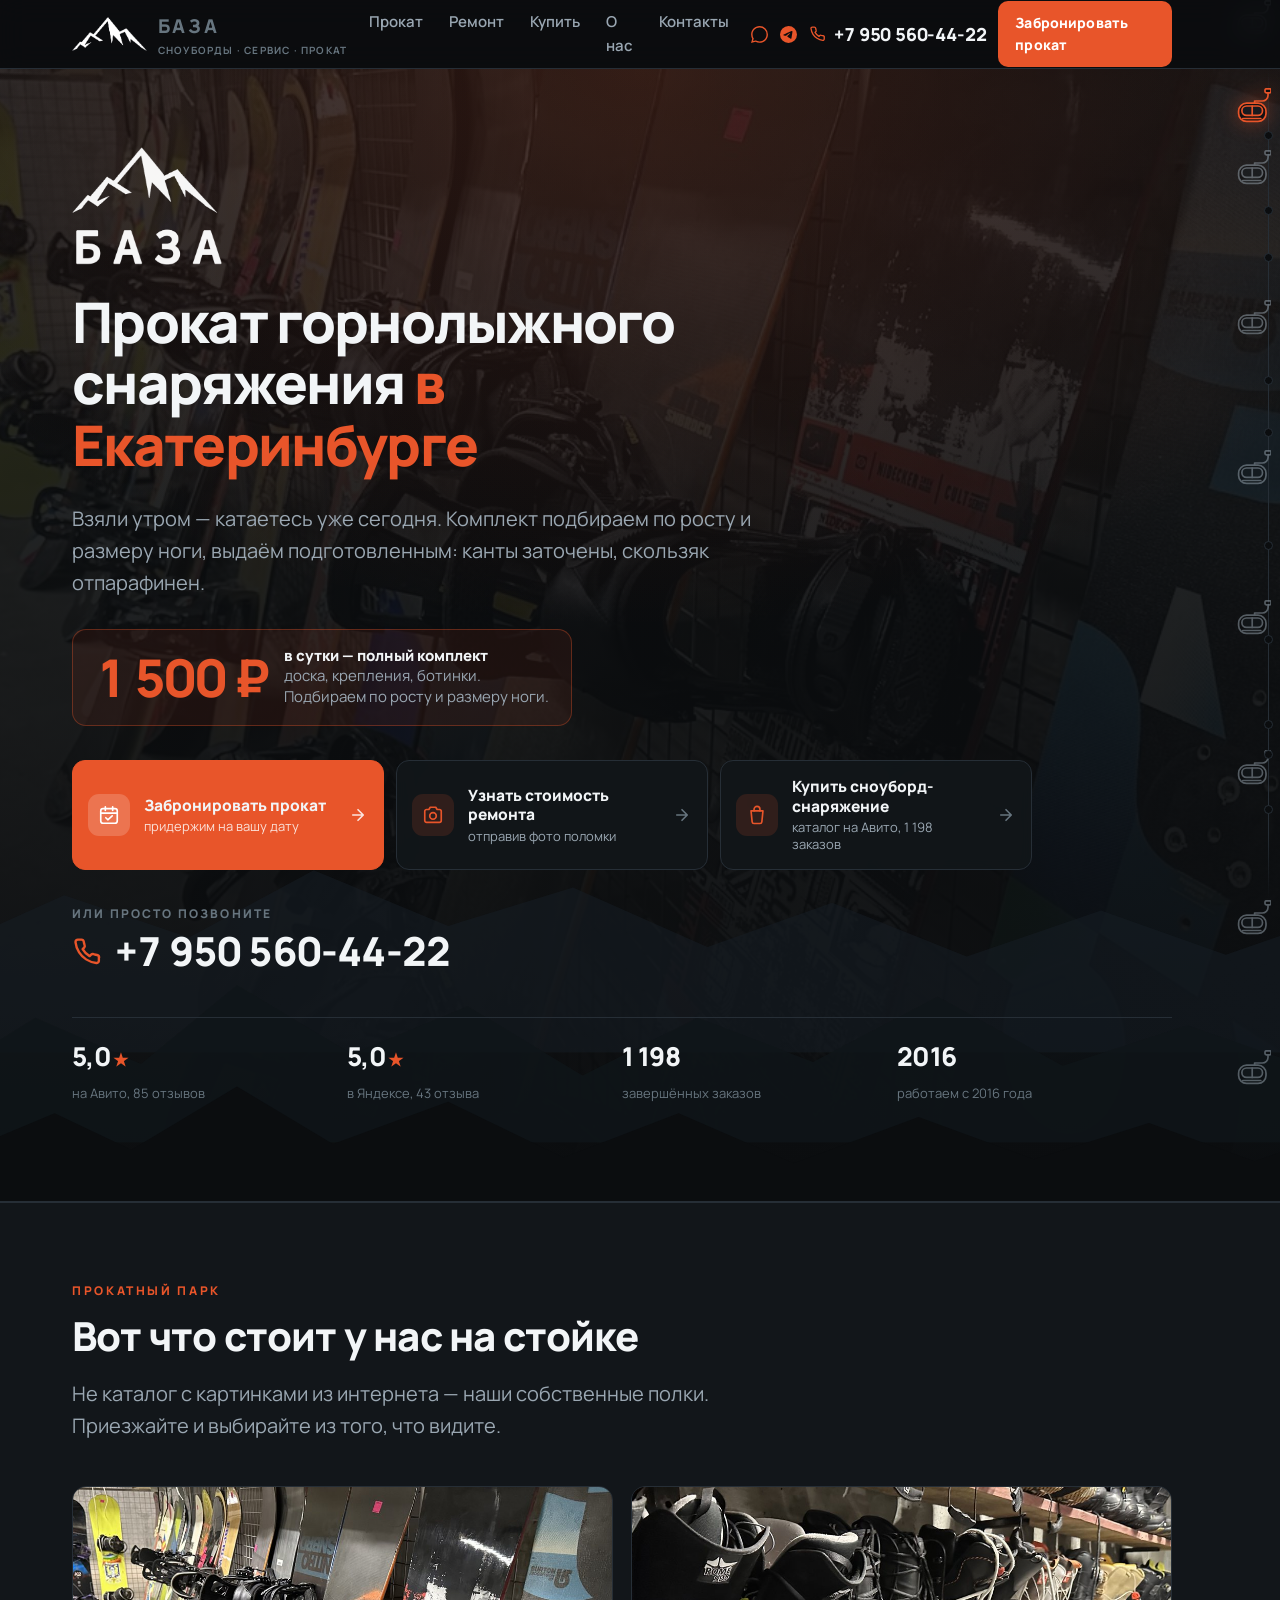
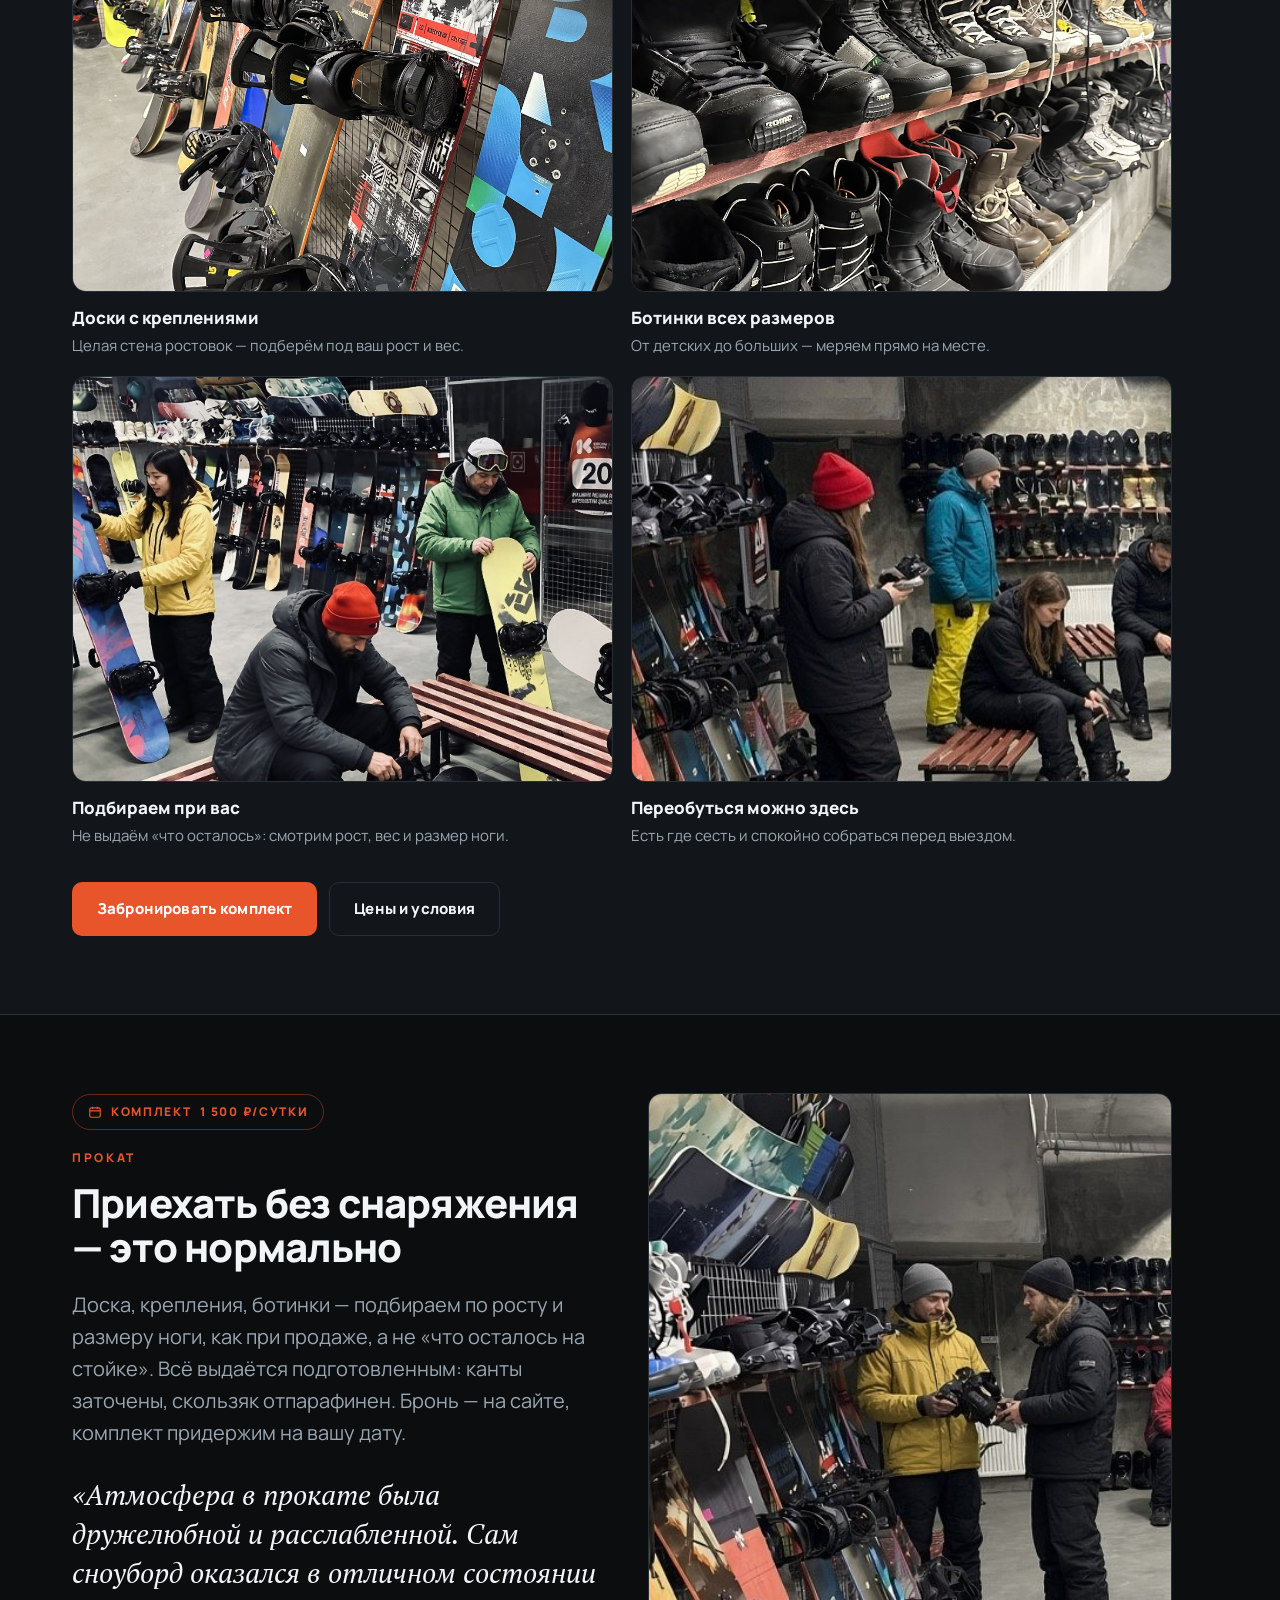
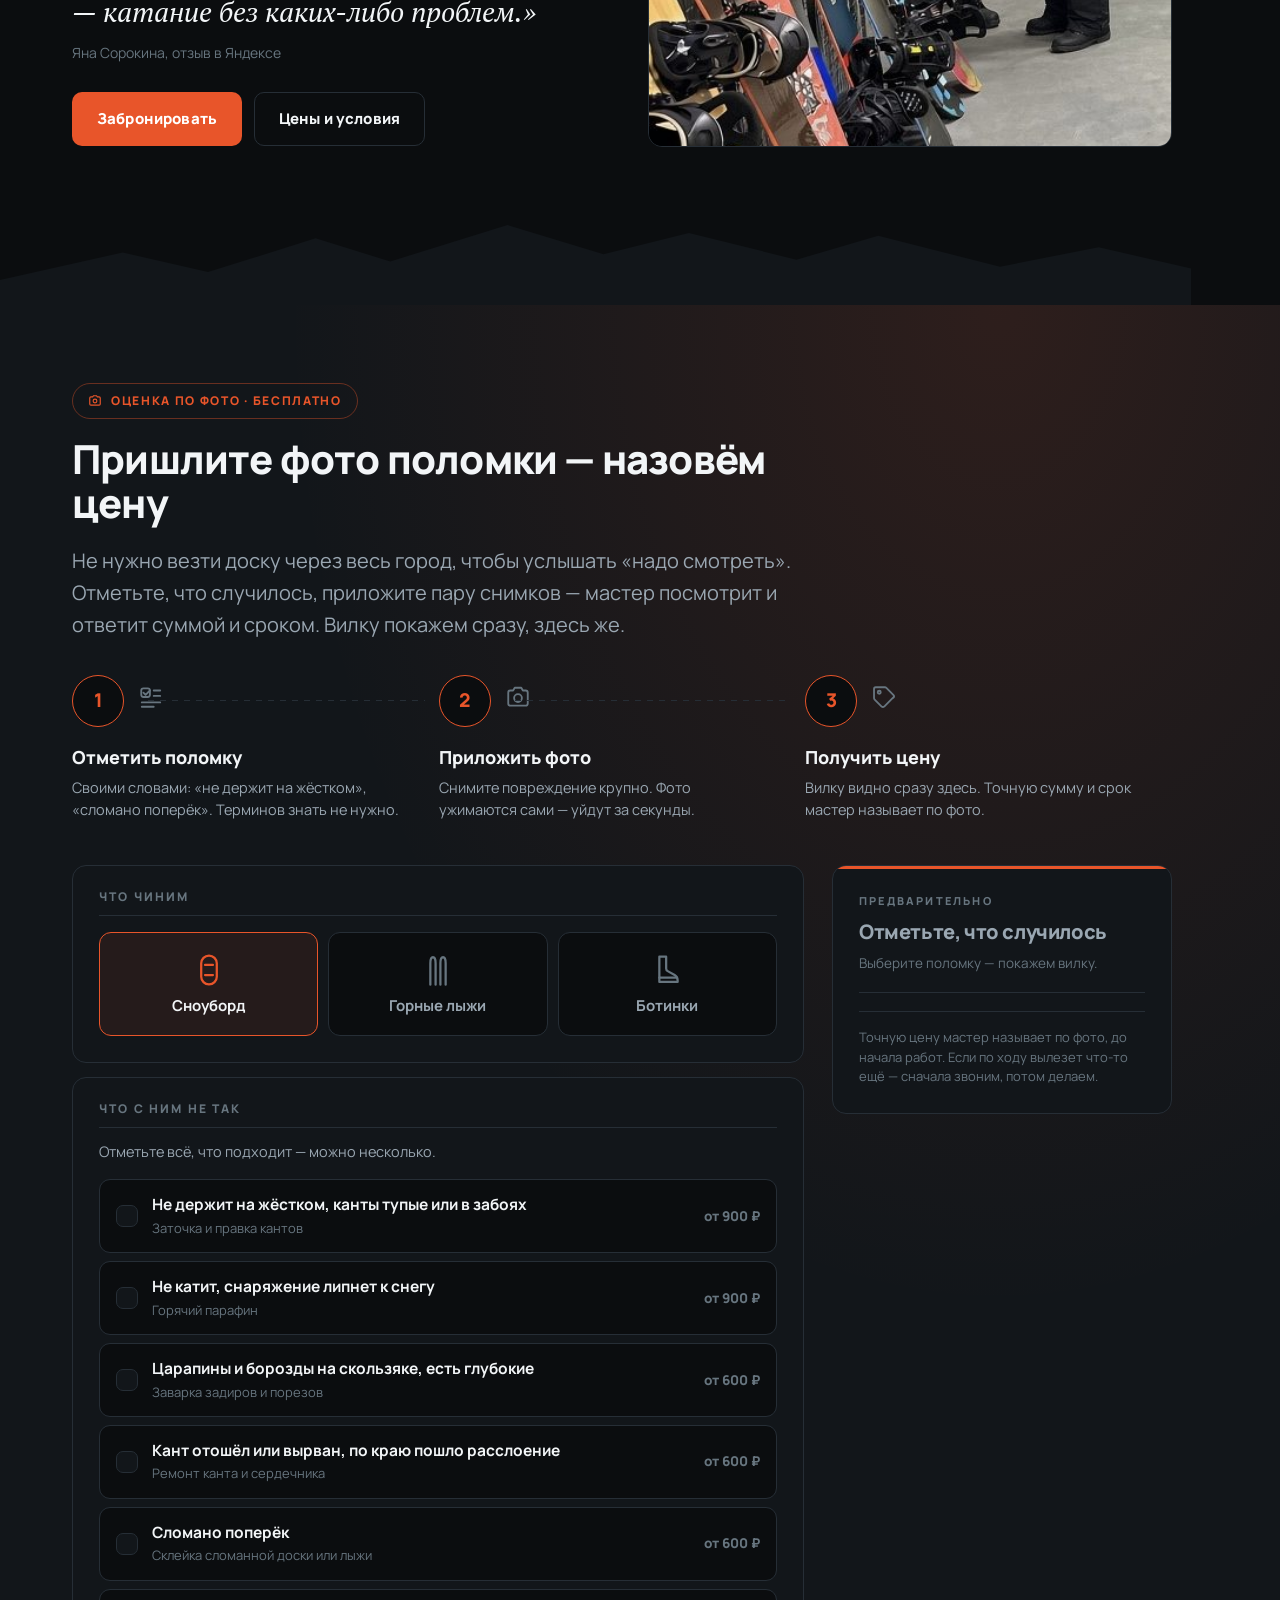
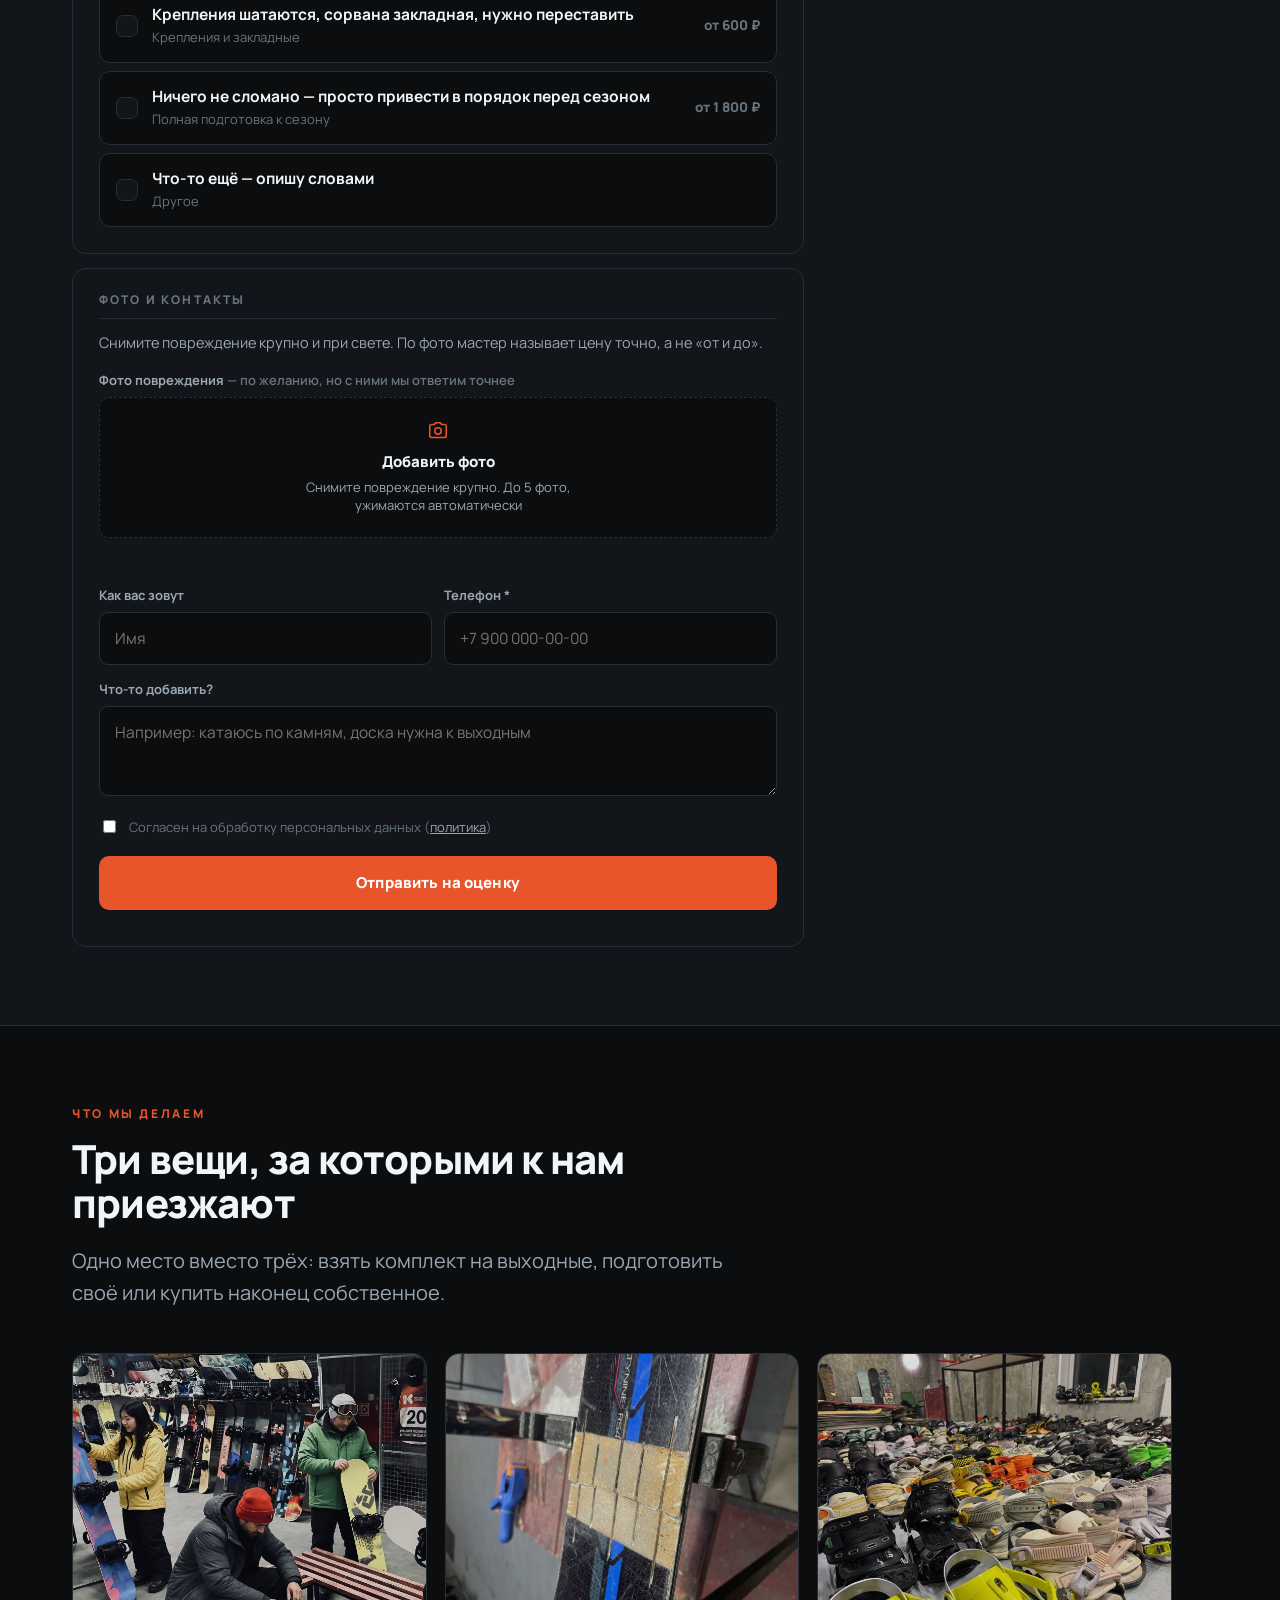
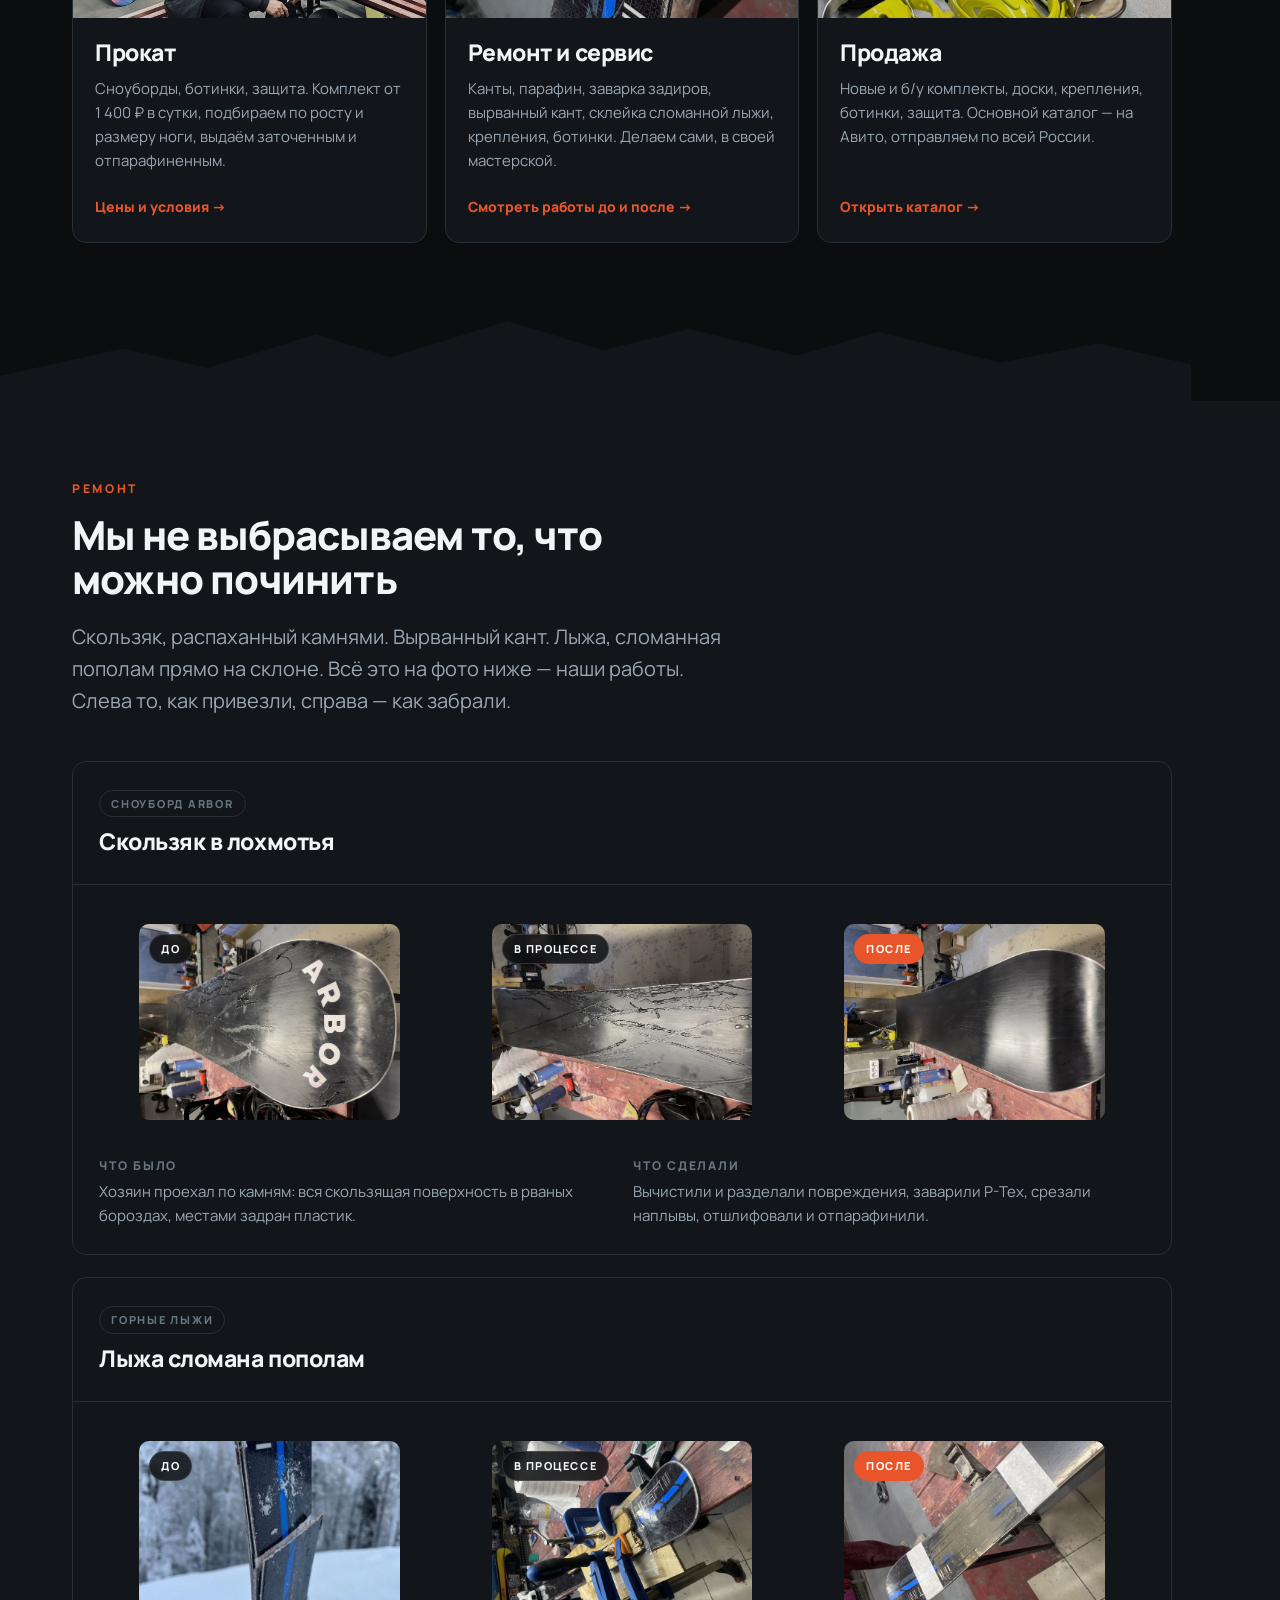
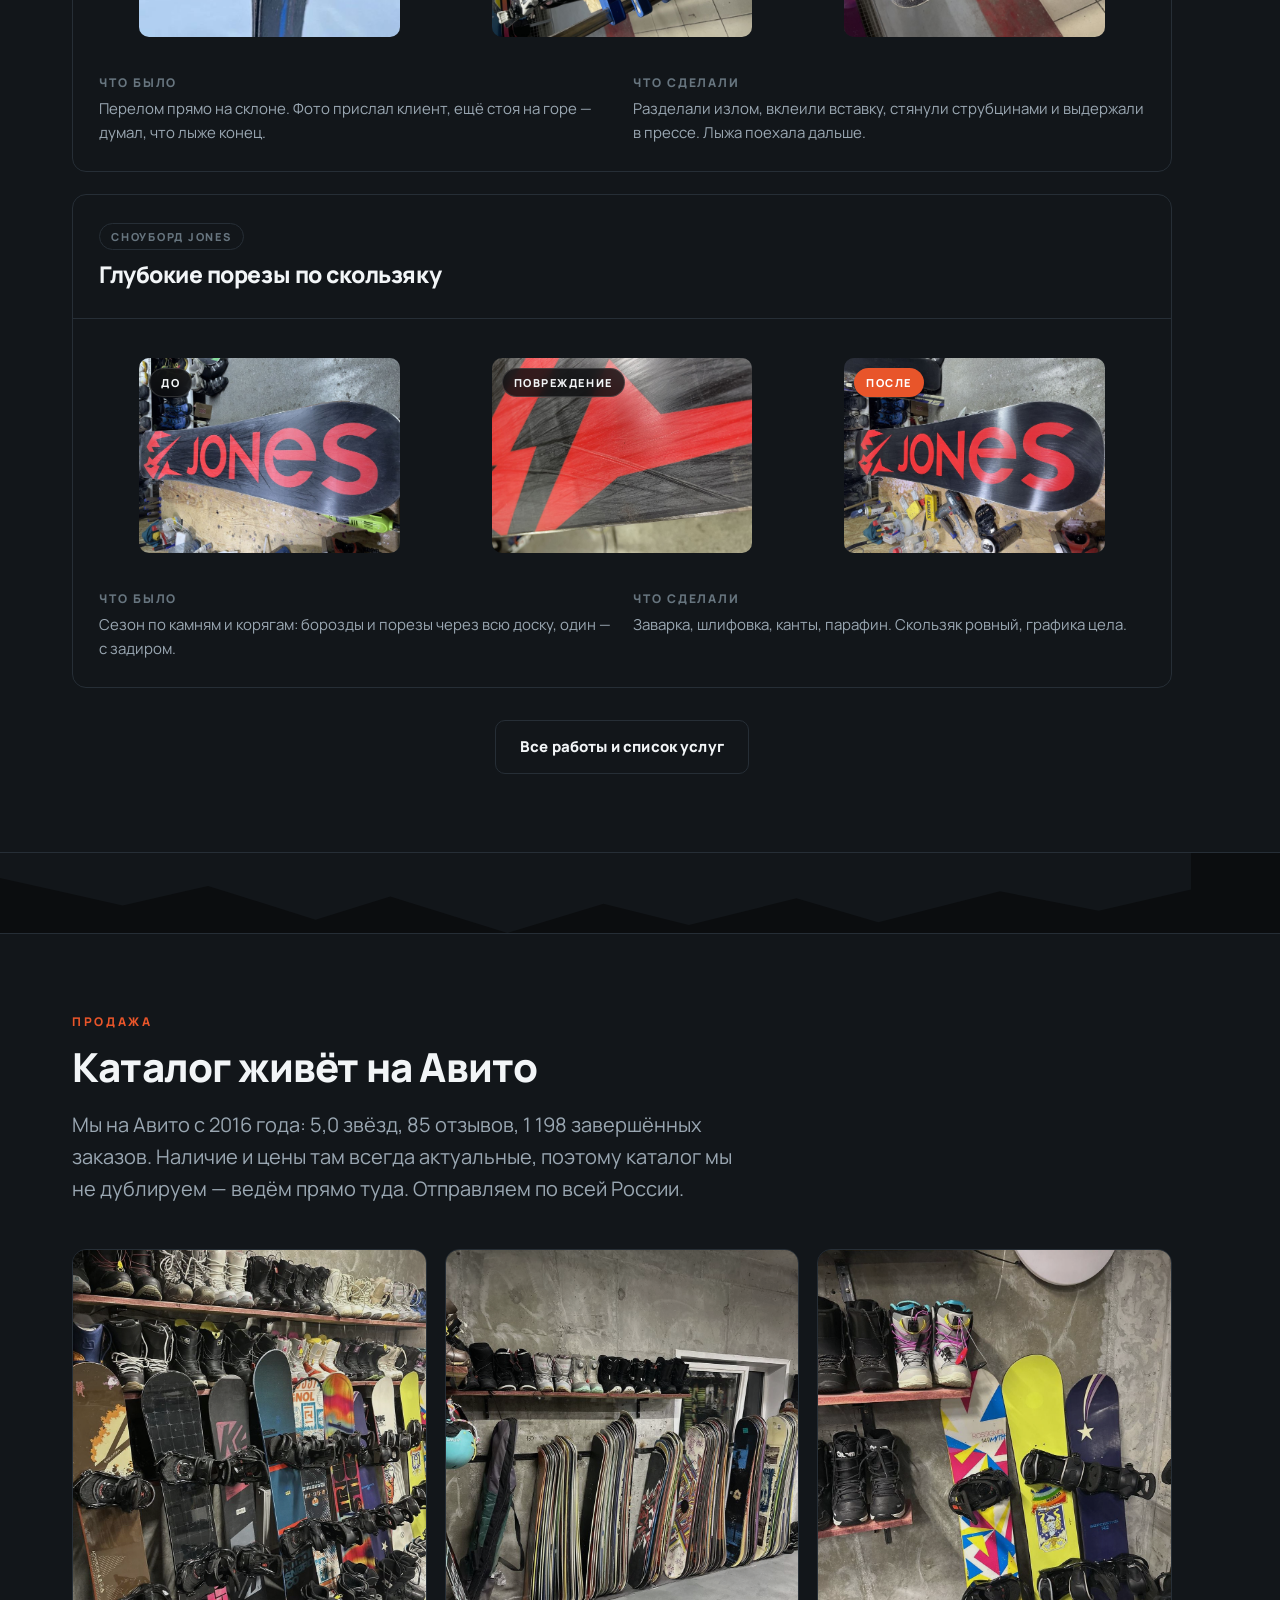
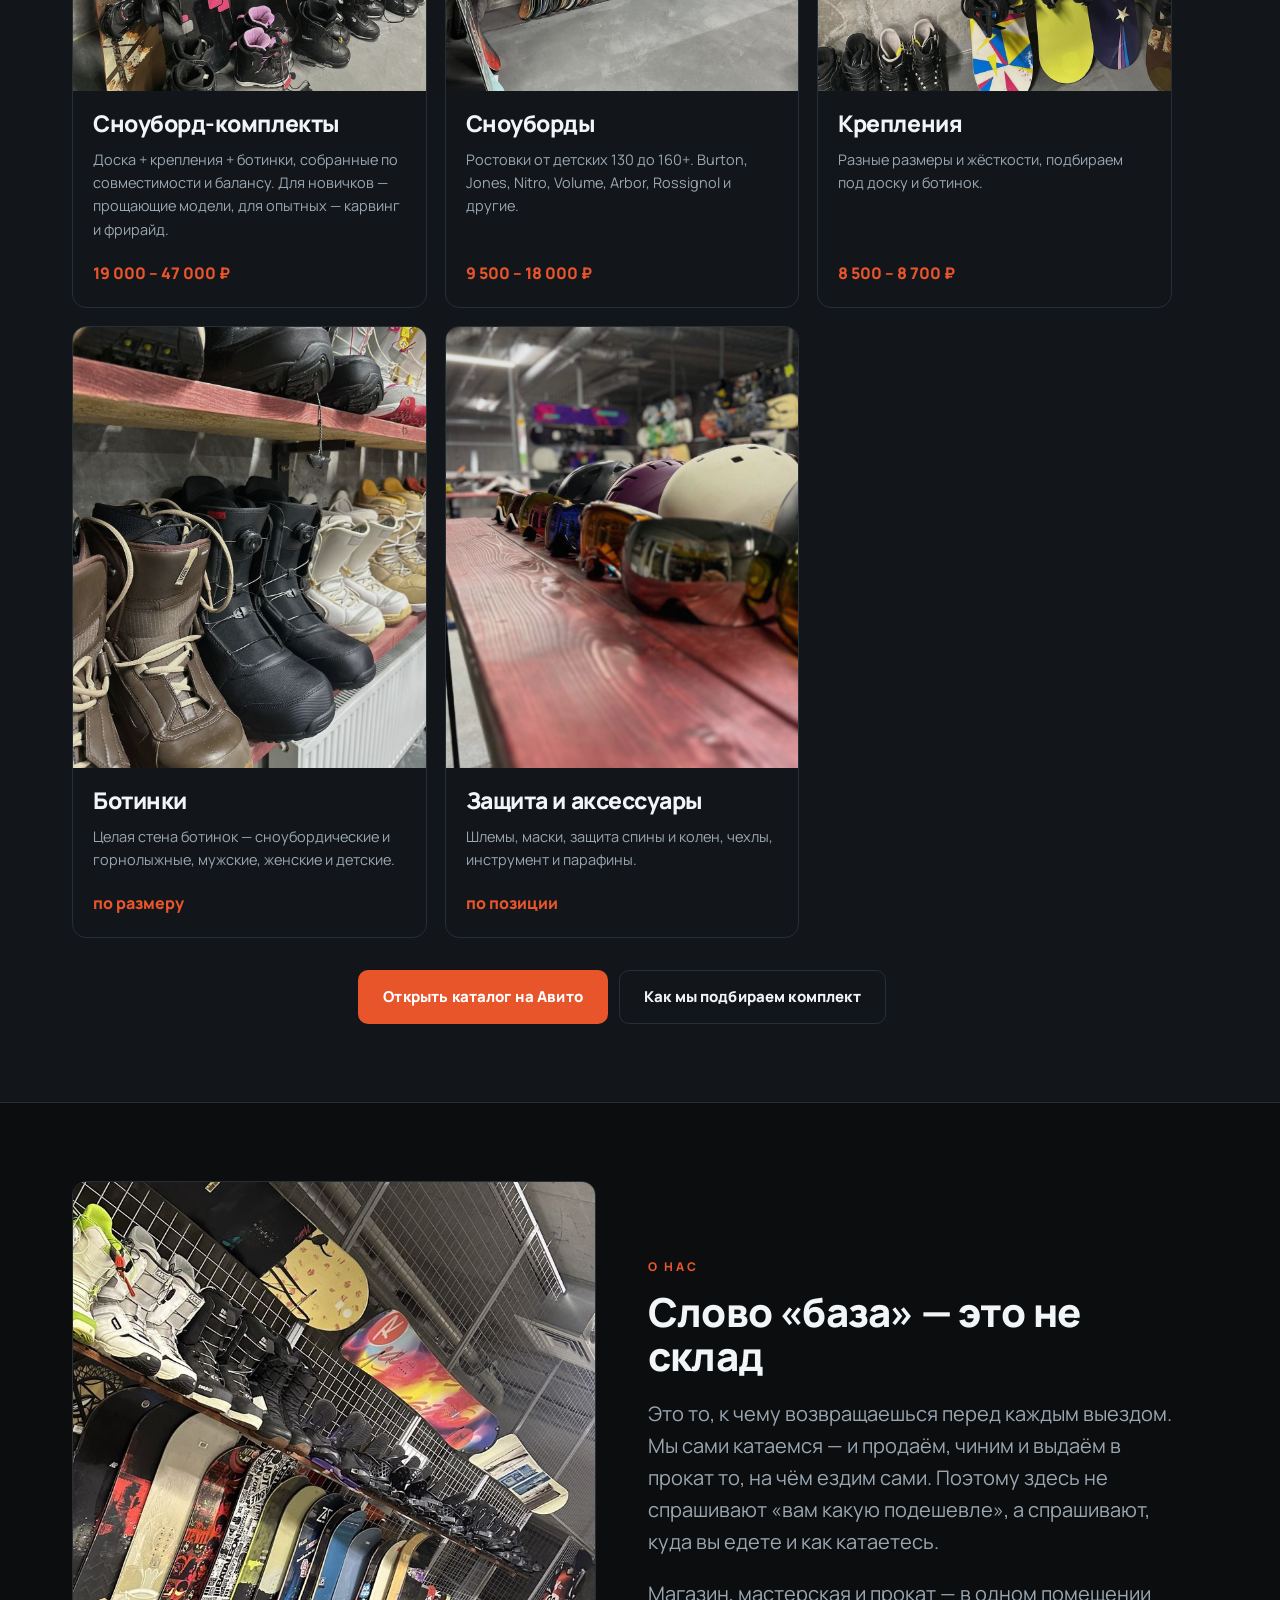
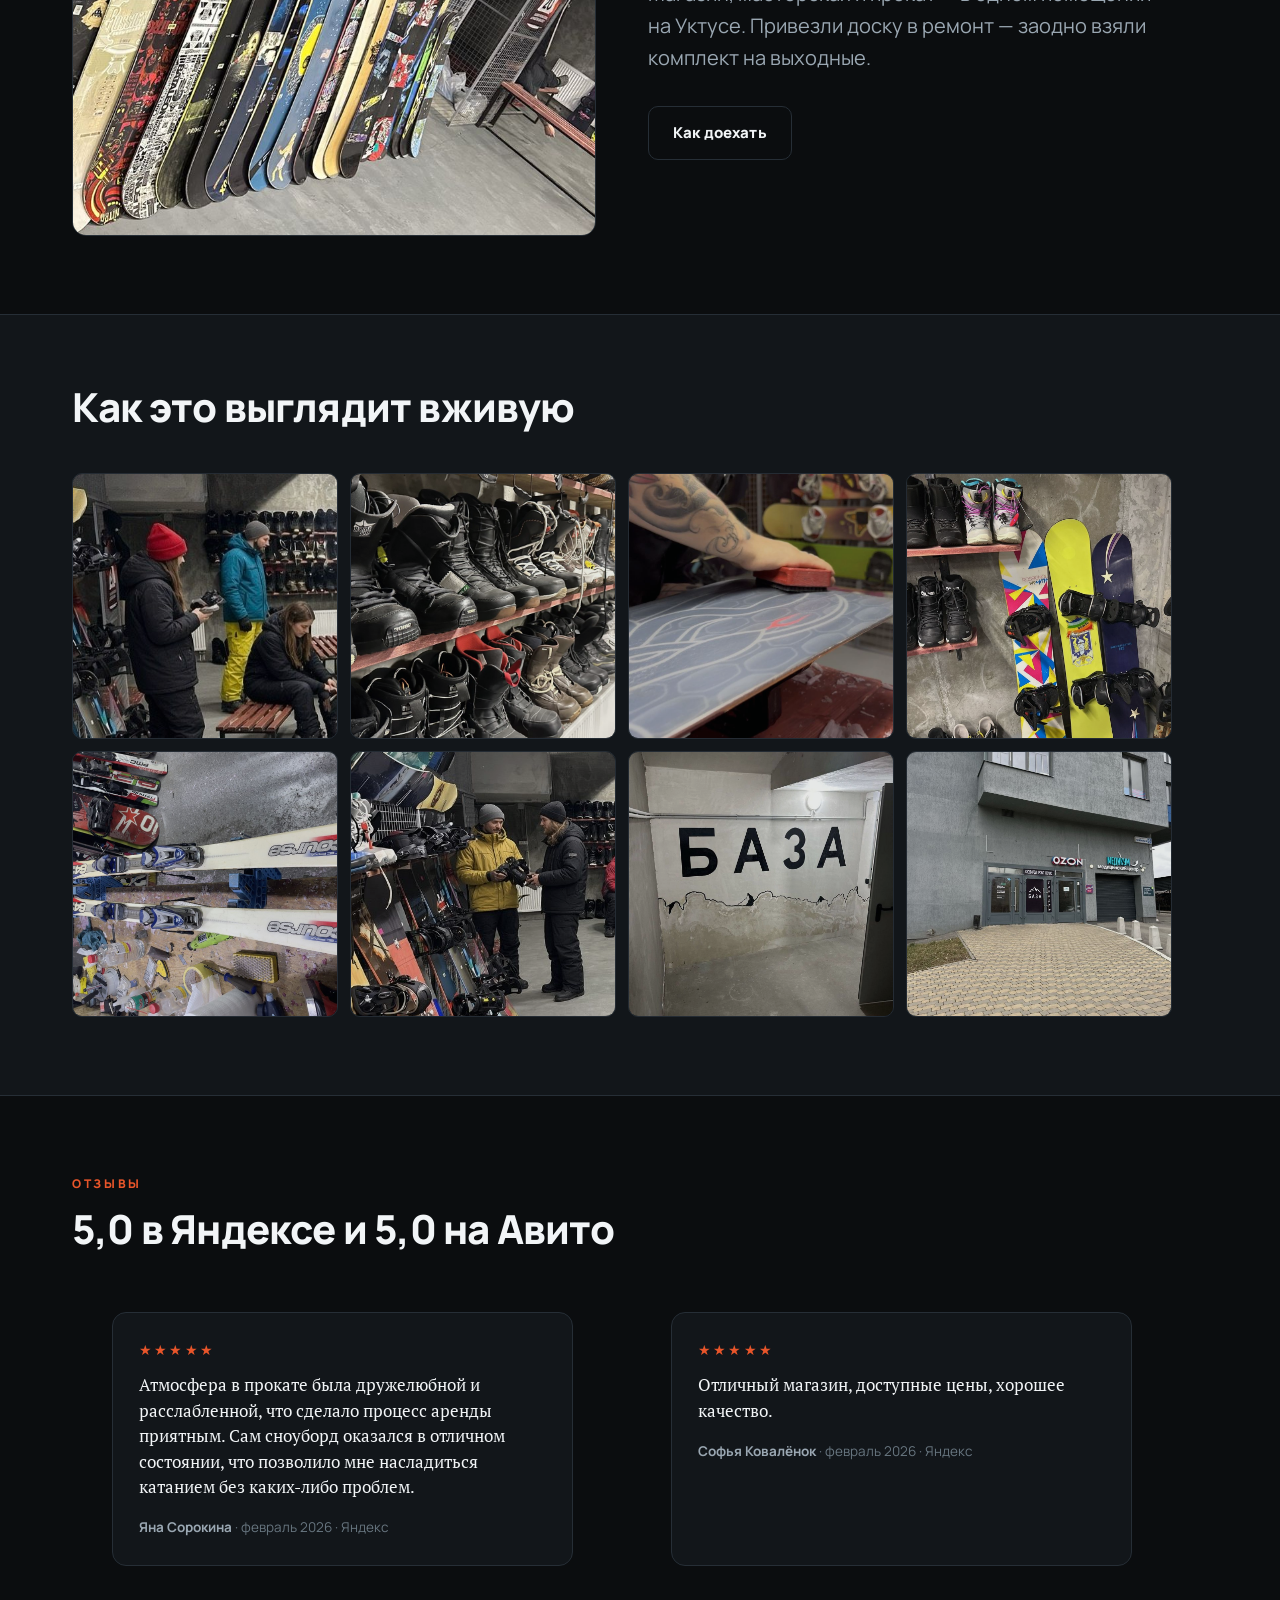
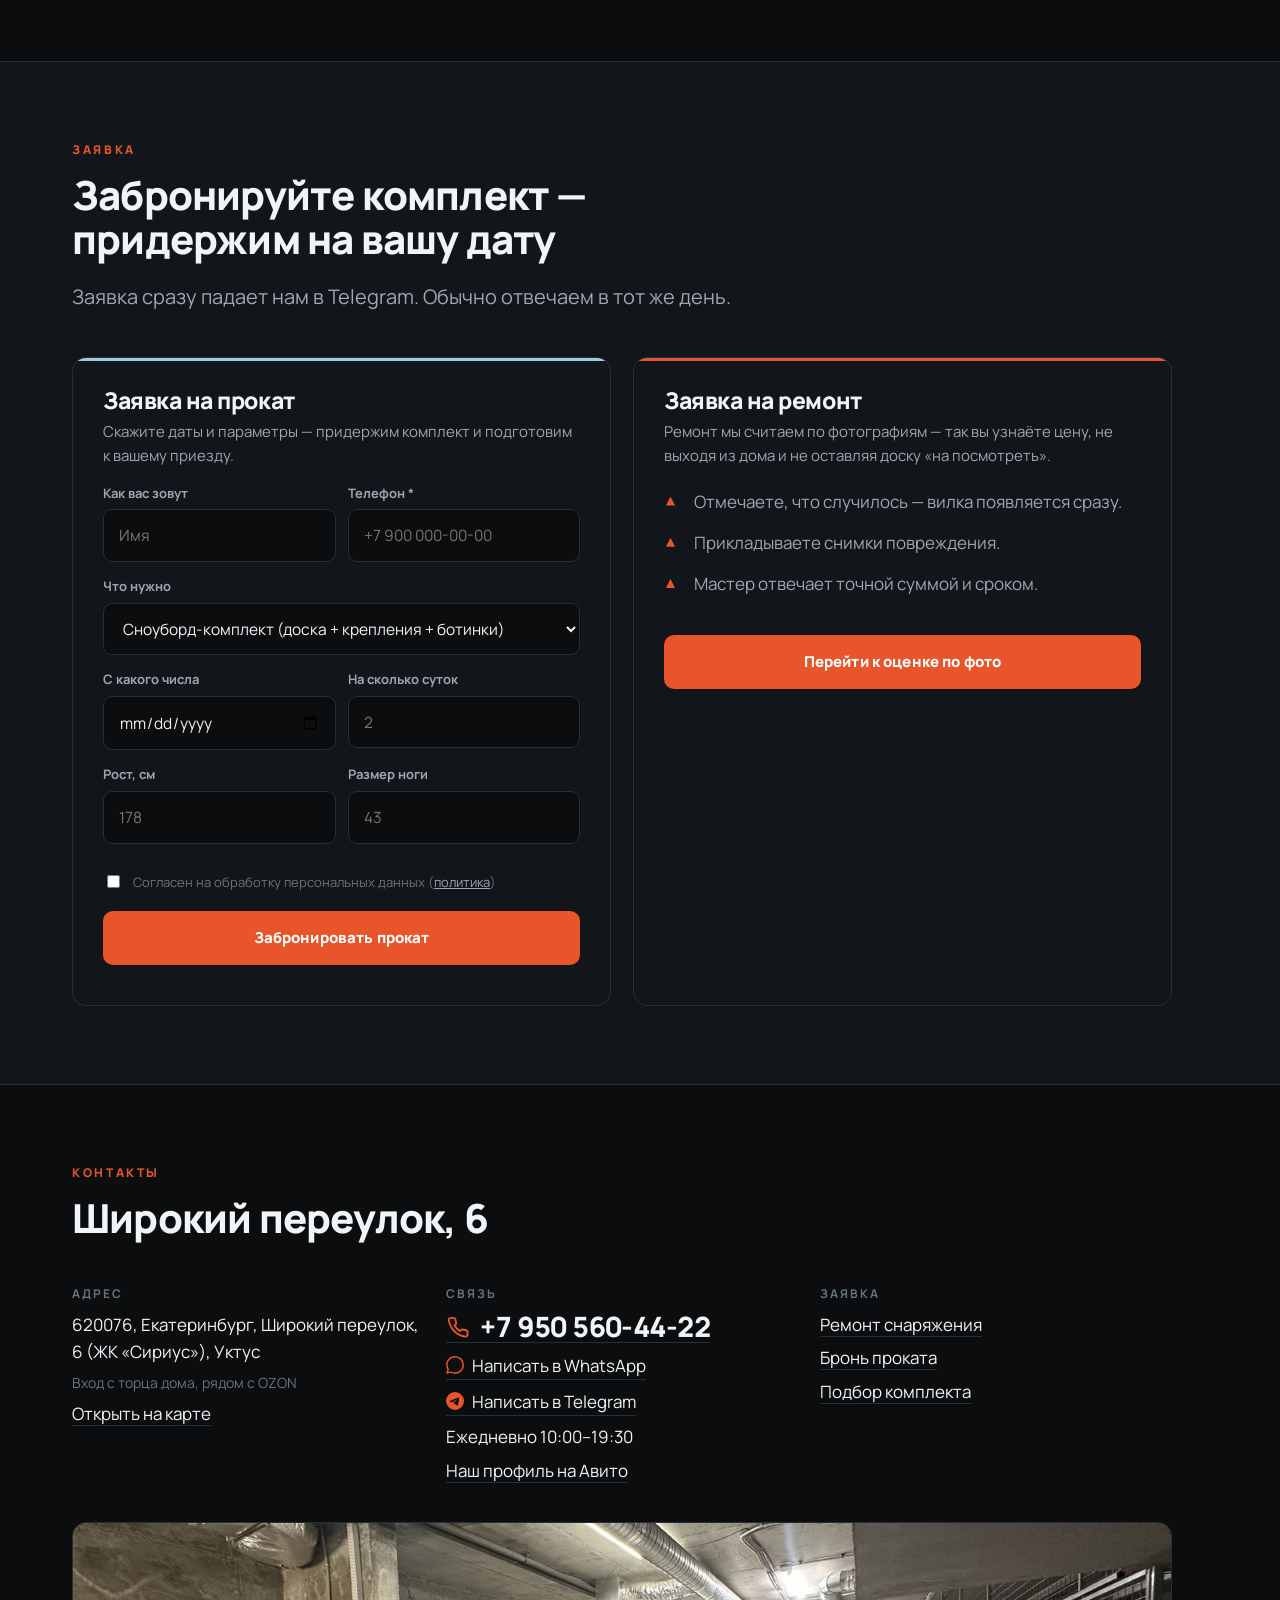
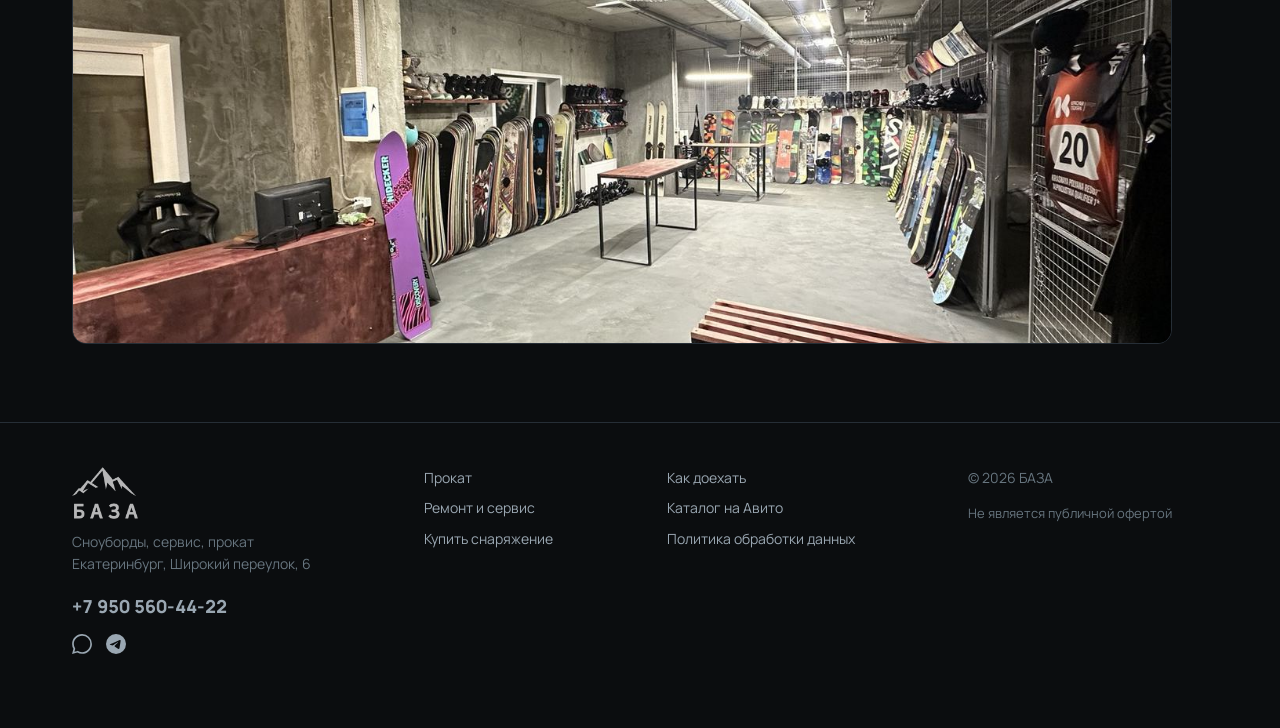
==== commit 119c8fa9: "Сайт переведён на прокат: заголовок, цена 1 500 и фото прокатного парка Решение владельца 29.10.2026" ====
--- a/index.html
+++ b/index.html
@@ -3,10 +3,10 @@
 <head>
 <meta charset="utf-8">
 <meta name="viewport" content="width=device-width, initial-scale=1">
-<title>БАЗА — прокат сноубордов, ремонт сноубордов и горных лыж. Екатеринбург</title>
-<meta name="description" content="БАЗА, Екатеринбург, Широкий переулок 6. Прокат сноубордов, ремонт сноубордов и горных лыж, продажа сноубордов, креплений, ботинок и защиты. 5,0 на Авито и в Яндексе.">
-<meta property="og:title" content="БАЗА — сноуборды, сервис, прокат. Екатеринбург">
-<meta property="og:description" content="Прокат сноубордов, ремонт сноубордов и горных лыж, продажа сноубордов. Широкий переулок, 6.">
+<title>Прокат горнолыжного снаряжения в Екатеринбурге — БАЗА</title>
+<meta name="description" content="Прокат горнолыжного снаряжения в Екатеринбурге: полный комплект 1 500 ₽ в сутки — доска, крепления, ботинки. Подбор по росту и размеру ноги. Широкий переулок 6. Также ремонт и продажа. 5,0 на Авито и в Яндексе.">
+<meta property="og:title" content="Прокат горнолыжного снаряжения в Екатеринбурге — БАЗА">
+<meta property="og:description" content="Полный комплект 1 500 ₽ в сутки: доска, крепления, ботинки. Подбор по росту и размеру ноги. Широкий переулок, 6.">
 <meta property="og:image" content="logo/og.jpg">
 <meta property="og:type" content="website">
 <link rel="icon" href="favicon-32.png" sizes="32x32">
@@ -15,7 +15,7 @@
 <link rel="preconnect" href="https://fonts.googleapis.com">
 <link rel="preconnect" href="https://fonts.gstatic.com" crossorigin>
 <link href="https://fonts.googleapis.com/css2?family=Manrope:wght@400;600;700;800&family=PT+Serif:ital@0;1&display=swap" rel="stylesheet">
-<link rel="stylesheet" href="styles.css?v=17">
+<link rel="stylesheet" href="styles.css?v=20">
 </head>
 <body>
 
@@ -31,8 +31,8 @@
       </span>
     </a>
     <nav class="nav">
+      <a href="prokat.html">Прокат</a>
       <a href="remont.html">Ремонт</a>
-      <a href="prokat.html">Прокат</a>
       <a href="catalog.html">Купить</a>
       <a href="#o-nas">О нас</a>
       <a href="#kontakty">Контакты</a>
@@ -41,7 +41,7 @@
       <a class="hdr-msg" data-wa href="#" target="_blank" rel="noopener" aria-label="WhatsApp"><svg viewBox="0 0 24 24" width="17" height="17" fill="currentColor" aria-hidden="true"><path d="M.057 24l1.687-6.163a11.867 11.867 0 0 1-1.587-5.946C.16 5.335 5.495 0 12.05 0a11.82 11.82 0 0 1 8.413 3.488 11.82 11.82 0 0 1 3.48 8.414c-.003 6.557-5.338 11.892-11.893 11.892a11.9 11.9 0 0 1-5.688-1.448L.057 24zm6.597-3.807c1.676.995 3.276 1.591 5.392 1.592 5.448 0 9.886-4.434 9.889-9.885a9.82 9.82 0 0 0-2.885-6.998A9.82 9.82 0 0 0 12.06 2.117c-5.452 0-9.887 4.434-9.889 9.884a9.84 9.84 0 0 0 1.746 5.634l-.999 3.648 3.742-.981z"/></svg></a>
       <a class="hdr-msg" data-tg href="#" target="_blank" rel="noopener" aria-label="Telegram"><svg viewBox="0 0 24 24" width="17" height="17" fill="currentColor" aria-hidden="true"><path d="M11.944 0A12 12 0 0 0 0 12a12 12 0 0 0 12 12 12 12 0 0 0 12-12A12 12 0 0 0 12 0a12 12 0 0 0-.056 0zm4.962 7.224c.1-.002.321.023.465.14a.5.5 0 0 1 .171.325c.016.093.036.306.02.472-.18 1.898-.962 6.502-1.36 8.627-.168.9-.499 1.201-.82 1.23-.696.065-1.225-.46-1.9-.902-1.056-.693-1.653-1.124-2.679-1.8-1.185-.78-.417-1.21.258-1.91.177-.184 3.247-2.977 3.307-3.23.007-.032.014-.15-.056-.212s-.174-.041-.249-.024c-.106.024-1.793 1.14-5.062 3.345-.479.329-.913.489-1.302.481-.428-.009-1.252-.242-1.865-.442-.751-.244-1.349-.374-1.297-.789.027-.216.325-.437.893-.663 3.498-1.524 5.831-2.529 6.998-3.014 3.332-1.386 4.025-1.627 4.477-1.635z"/></svg></a>
       <a class="hdr-phone" data-phone href="#" aria-label="Позвонить"><svg viewBox="0 0 24 24" width="17" height="17" fill="none" stroke="currentColor" stroke-width="1.9" stroke-linecap="round" stroke-linejoin="round" aria-hidden="true"><path d="M21.5 16.9v2.8a1.9 1.9 0 0 1-2.1 1.9 18.6 18.6 0 0 1-8.1-2.9 18.3 18.3 0 0 1-5.6-5.6A18.6 18.6 0 0 1 2.8 5a1.9 1.9 0 0 1 1.9-2.1h2.8a1.9 1.9 0 0 1 1.9 1.6c.1 1 .4 1.9.7 2.8a1.9 1.9 0 0 1-.4 2L8.5 10.5a15 15 0 0 0 5.6 5.6l1.2-1.2a1.9 1.9 0 0 1 2-.4c.9.3 1.8.6 2.8.7a1.9 1.9 0 0 1 1.6 1.9z"/></svg><span data-phone-slot>&nbsp;</span></a>
-      <a class="btn btn-primary btn-sm" href="#zayavka">Оставить заявку</a>
+      <a class="btn btn-primary btn-sm" href="#zayavka-prokat">Забронировать прокат</a>
       <button class="burger" aria-label="Меню" aria-expanded="false">
         <svg width="24" height="24" viewBox="0 0 24 24" fill="none" stroke="currentColor" stroke-width="2">
           <path d="M3 6h18M3 12h18M3 18h18"/>
@@ -53,7 +53,7 @@
 
 <!-- ── ГЕРОЙ ────────────────────────────────────────────────── -->
 <div class="hero">
-  <div class="hero-bg"><img src="photos/shop2-boots-1.jpg" alt=""></div>
+  <div class="hero-bg"><img src="photos/shop3-boards-wall.jpg" alt=""></div>
   <div class="range" aria-hidden="true">
     <div class="range-layer range-1"><svg viewBox="0 0 1440 260" preserveAspectRatio="none"><path fill="currentColor" d="M0 260V150l120-54 130 44 130-70 140 58 130-40 140 62 130-46 140 56 140-48 130 46 110-38V260z"/></svg></div>
     <div class="range-layer range-2"><svg viewBox="0 0 1440 260" preserveAspectRatio="none"><path fill="currentColor" d="M0 260V186l90-56 110 48 100-82 120 72 120-50 120 72 120-60 120 46 130-68 130 72 130-42 150 52V260z"/></svg></div>
@@ -61,24 +61,30 @@
   </div>
   <div class="wrap hero-in">
     <img class="hero-logo" src="logo/baza-logo.png" alt="БАЗА">
-    <h1>Место, где горнолыжное оборудование получает <em>вторую жизнь</em></h1>
+    <h1>Прокат горнолыжного снаряжения <em>в Екатеринбурге</em></h1>
     <p class="lead">
-      Прокат сноубордов, ремонт сноубордов и горных лыж, продажа сноуборд-снаряжения.
-      Свой сервис, своя мастерская и стена снаряжения — всё в одном месте
-      на Широком переулке, 6.
+      Взяли утром — катаетесь уже сегодня. Комплект подбираем по росту
+      и размеру ноги, выдаём подготовленным: канты заточены,
+      скользяк отпарафинен.
     </p>
+
+    <div class="price-big">
+      <b data-rent-num>&nbsp;</b>
+      <span><b>в сутки — полный комплект</b>доска, крепления, ботинки.<br>Подбираем по росту и размеру ноги.</span>
+    </div>
+
     <div class="hero-acts">
-      <a class="hero-act" href="#zayavka-prokat">
+      <a class="hero-act is-key" href="#zayavka-prokat">
         <span class="hero-act-ico">
           <svg viewBox="0 0 24 24" width="22" height="22" fill="none" stroke="currentColor" stroke-width="1.8" stroke-linecap="round" stroke-linejoin="round" aria-hidden="true">
             <rect x="3" y="5" width="18" height="16" rx="2.5"/><path d="M3 10h18M8 3v4M16 3v4"/><path d="M8.5 15l2.2 2.2L15.5 13"/>
           </svg>
         </span>
-        <span class="hero-act-txt"><b>Забронировать прокат</b><i>комплект придержим на вашу дату</i></span>
+        <span class="hero-act-txt"><b>Забронировать прокат</b><i>придержим на вашу дату</i></span>
         <svg class="hero-act-go" viewBox="0 0 24 24" width="18" height="18" fill="none" stroke="currentColor" stroke-width="2.2" stroke-linecap="round" stroke-linejoin="round" aria-hidden="true"><path d="M5 12h13M12 5l7 7-7 7"/></svg>
       </a>
 
-      <a class="hero-act is-key" href="#ocenka">
+      <a class="hero-act" href="#ocenka">
         <span class="hero-act-ico">
           <svg viewBox="0 0 24 24" width="22" height="22" fill="none" stroke="currentColor" stroke-width="1.8" stroke-linecap="round" stroke-linejoin="round" aria-hidden="true">
             <path d="M3 18V8a2 2 0 0 1 2-2h2.5L9 3.5h6L16.5 6H19a2 2 0 0 1 2 2v10a2 2 0 0 1-2 2H5a2 2 0 0 1-2-2z"/><circle cx="12" cy="13" r="3.6"/>
@@ -111,6 +117,77 @@
     </div>
   </div>
 </div>
+
+<!-- ── СНАРЯЖЕНИЕ ПРОКАТА ───────────────────────────────────── -->
+<section class="sec-alt" id="snaryazhenie" data-stop="Снаряжение">
+  <div class="wrap">
+    <div class="sec-head">
+      <p class="eyebrow">Прокатный парк</p>
+      <h2>Вот что стоит у нас на стойке</h2>
+      <p class="lead">Не каталог с картинками из интернета — наши собственные полки.
+      Приезжайте и выбирайте из того, что видите.</p>
+    </div>
+    <div class="fleet-grid">
+      <figure class="fleet-item">
+        <img src="photos/shop3-boards-wall.jpg" alt="Стена прокатных сноубордов с креплениями в магазине БАЗА" loading="lazy">
+        <figcaption><b>Доски с креплениями</b>Целая стена ростовок — подберём под ваш рост и вес.</figcaption>
+      </figure>
+      <figure class="fleet-item">
+        <img src="photos/shop3-boots-shelf.jpg" alt="Полки с прокатными сноубордическими ботинками разных размеров" loading="lazy">
+        <figcaption><b>Ботинки всех размеров</b>От детских до больших — меряем прямо на месте.</figcaption>
+      </figure>
+      <figure class="fleet-item">
+        <img src="photos/shop3-fitting-1.jpg" alt="Клиенты подбирают сноуборды в прокате БАЗА" loading="lazy">
+        <figcaption><b>Подбираем при вас</b>Не выдаём «что осталось»: смотрим рост, вес и размер ноги.</figcaption>
+      </figure>
+      <figure class="fleet-item">
+        <img src="photos/shop3-fitting-3.jpg" alt="Клиенты переобуваются в прокате БАЗА перед выездом на склон" loading="lazy">
+        <figcaption><b>Переобуться можно здесь</b>Есть где сесть и спокойно собраться перед выездом.</figcaption>
+      </figure>
+    </div>
+    <div class="hero-btns" style="margin-top:34px">
+      <a class="btn btn-primary" href="#zayavka-prokat">Забронировать комплект</a>
+      <a class="btn btn-ghost" href="prokat.html">Цены и условия</a>
+    </div>
+  </div>
+</section>
+
+<!-- ── ПРОКАТ ───────────────────────────────────────────────── -->
+<section id="prokat" data-stop="Прокат">
+  <div class="wrap split">
+    <div>
+      <span class="utp-badge">
+        <svg viewBox="0 0 24 24" width="14" height="14" fill="none" stroke="currentColor" stroke-width="2">
+          <rect x="3" y="5" width="18" height="16" rx="2.5"/><path d="M3 10h18M8 3v4M16 3v4"/>
+        </svg>
+        Комплект <span data-rent-from></span>
+      </span>
+      <p class="eyebrow">Прокат</p>
+      <h2>Приехать без снаряжения — это нормально</h2>
+      <p class="lead">
+        Доска, крепления, ботинки — подбираем по росту и размеру ноги, как при продаже,
+        а не «что осталось на стойке». Всё выдаётся подготовленным: канты заточены,
+        скользяк отпарафинен. Бронь — на сайте, комплект придержим на вашу дату.
+      </p>
+      <p class="quote" style="margin:26px 0 0">
+        «Атмосфера в прокате была дружелюбной и расслабленной. Сам сноуборд оказался
+        в отличном состоянии — катание без каких-либо проблем.»
+      </p>
+      <p style="color:var(--snow-far);font-size:14px;margin-top:10px">Яна Сорокина, отзыв в Яндексе</p>
+      <div class="hero-btns" style="margin-top:28px">
+        <a class="btn btn-primary" href="#zayavka-prokat">Забронировать</a>
+        <a class="btn btn-ghost" href="prokat.html">Цены и условия</a>
+      </div>
+    </div>
+    <div class="split-media is-tall">
+      <img src="photos/shop3-fitting-2.jpg" alt="Подбор сноуборда с креплениями в прокате БАЗА" loading="lazy">
+    </div>
+  </div>
+</section>
+
+<svg class="ridge" viewBox="0 0 1440 90" preserveAspectRatio="none" aria-hidden="true">
+  <path fill="currentColor" d="M0 90V62l138-31 96 22 121-38 84 26 132-41 108 33 96-24 121 30 92-27 137 35 111-22 104 24v41z"/>
+</svg>
 
 <!-- ── УТП: ОЦЕНКА ПО ФОТО ──────────────────────────────────── -->
 <section class="utp sec-alt" id="ocenka" data-stop="Оценка по фото" style="border-top:0">
@@ -179,11 +256,21 @@
     <div class="sec-head">
       <p class="eyebrow">Что мы делаем</p>
       <h2>Три вещи, за которыми к нам приезжают</h2>
-      <p class="lead">Одно место вместо трёх: подготовить своё, взять чужое на выходные
-      или купить наконец собственный комплект.</p>
+      <p class="lead">Одно место вместо трёх: взять комплект на выходные,
+      подготовить своё или купить наконец собственное.</p>
     </div>
 
     <div class="pillars">
+      <a class="pillar" href="prokat.html">
+        <div class="pillar-img"><img src="photos/shop3-fitting-1.jpg" alt="Подбор сноуборда в прокате БАЗА" loading="lazy"></div>
+        <div class="pillar-txt">
+          <h3>Прокат</h3>
+          <p>Сноуборды, ботинки, защита. Комплект от 1 400 ₽ в сутки, подбираем
+          по росту и размеру ноги, выдаём заточенным и отпарафиненным.</p>
+          <div class="pillar-more">Цены и условия →</div>
+        </div>
+      </a>
+
       <a class="pillar" href="remont.html">
         <div class="pillar-img"><img src="photos/work-klei.jpg" alt="Склейка лыжи под струбцинами в мастерской БАЗА" loading="lazy"></div>
         <div class="pillar-txt">
@@ -194,16 +281,6 @@
         </div>
       </a>
 
-      <a class="pillar" href="prokat.html">
-        <div class="pillar-img"><img src="photos/shop2-zal-1.jpg" alt="Торговый зал БАЗА" loading="lazy"></div>
-        <div class="pillar-txt">
-          <h3>Прокат</h3>
-          <p>Сноуборды, ботинки, защита. Подбираем по росту и размеру ноги,
-          выдаём подготовленным — заточенным и отпарафиненным.</p>
-          <div class="pillar-more">Цены и условия →</div>
-        </div>
-      </a>
-
       <a class="pillar" href="catalog.html">
         <div class="pillar-img"><img src="photos/shop-gear.jpg" alt="Снаряжение на складе БАЗА" loading="lazy"></div>
         <div class="pillar-txt">
@@ -245,33 +322,6 @@
   <path fill="currentColor" d="M0 90V62l138-31 96 22 121-38 84 26 132-41 108 33 96-24 121 30 92-27 137 35 111-22 104 24v41z"/>
 </svg>
 
-<!-- ── ПРОКАТ ───────────────────────────────────────────────── -->
-<section id="prokat" data-stop="Прокат">
-  <div class="wrap split">
-    <div>
-      <p class="eyebrow">Прокат</p>
-      <h2>Приехать без снаряжения — это нормально</h2>
-      <p class="lead">
-        Комплект целиком: доска, крепления, ботинки. Подбираем по росту и размеру ноги —
-        как при продаже, а не «что осталось». Всё выдаётся подготовленным:
-        канты заточены, скользяк отпарафинен.
-      </p>
-      <p class="quote" style="margin:26px 0 0">
-        «Атмосфера в прокате была дружелюбной и расслабленной. Сам сноуборд оказался
-        в отличном состоянии — катание без каких-либо проблем.»
-      </p>
-      <p style="color:var(--snow-far);font-size:14px;margin-top:10px">Яна Сорокина, отзыв в Яндексе</p>
-      <div class="hero-btns" style="margin-top:28px">
-        <a class="btn btn-primary" href="#zayavka-prokat">Забронировать</a>
-        <a class="btn btn-ghost" href="prokat.html">Цены и условия</a>
-      </div>
-    </div>
-    <div class="split-media is-tall">
-      <img src="photos/shop2-bright.jpg" alt="Сноуборды проката БАЗА" loading="lazy">
-    </div>
-  </div>
-</section>
-
 <!-- ── КАТАЛОГ ──────────────────────────────────────────────── -->
 <section class="sec-alt" id="katalog" data-stop="Купить">
   <div class="wrap">
@@ -325,12 +375,12 @@
   <div class="wrap" style="padding-top:70px">
     <div class="sec-head"><h2>Как это выглядит вживую</h2></div>
     <div class="gal">
-      <img src="photos/shop-vyveska.jpg" alt="Вывеска БАЗА: сноуборды, прокат, сервис" loading="lazy">
-      <img src="photos/shop2-boots-1.jpg" alt="Стена ботинок" loading="lazy">
+      <img src="photos/shop3-fitting-3.jpg" alt="Клиенты примеряют ботинки в прокате БАЗА" loading="lazy">
+      <img src="photos/shop3-boots-shelf.jpg" alt="Полки с прокатными ботинками" loading="lazy">
       <img src="photos/shop-master-parafin.jpg" alt="Парафин на скользящей поверхности" loading="lazy">
       <img src="photos/shop2-krepy.jpg" alt="Крепления на досках" loading="lazy">
       <img src="photos/work-verstak.jpg" alt="Верстак мастерской" loading="lazy">
-      <img src="photos/shop2-rack-2.jpg" alt="Ряд сноубордов на стойке" loading="lazy">
+      <img src="photos/shop3-fitting-2.jpg" alt="Подбор ботинок по размеру ноги" loading="lazy">
       <img src="photos/shop-wall-2.jpg" alt="Стена с логотипом БАЗА внутри магазина" loading="lazy">
       <img src="photos/shop-vhod.jpg" alt="Вход в магазин БАЗА" loading="lazy">
     </div>
@@ -353,24 +403,11 @@
   <div class="wrap">
     <div class="sec-head">
       <p class="eyebrow">Заявка</p>
-      <h2>Напишите — ответим и подтвердим</h2>
+      <h2>Забронируйте комплект — придержим на вашу дату</h2>
       <p class="lead">Заявка сразу падает нам в Telegram. Обычно отвечаем в тот же день.</p>
     </div>
 
     <div class="forms">
-
-      <!-- РЕМОНТ — ВЕДЁМ НА ОЦЕНКУ ПО ФОТО -->
-      <div class="form-card" id="zayavka-remont">
-        <h3>Заявка на ремонт</h3>
-        <p>Ремонт мы считаем по фотографиям — так вы узнаёте цену, не выходя из дома
-        и не оставляя доску «на посмотреть».</p>
-        <ul class="rules" style="margin:20px 0 24px">
-          <li>Отмечаете, что случилось — вилка появляется сразу.</li>
-          <li>Прикладываете снимки повреждения.</li>
-          <li>Мастер отвечает точной суммой и сроком.</li>
-        </ul>
-        <a class="btn btn-primary btn-wide" href="#ocenka">Перейти к оценке по фото</a>
-      </div>
 
       <!-- ЗАЯВКА НА ПРОКАТ -->
       <div class="form-card is-rent" id="zayavka-prokat">
@@ -427,6 +464,19 @@
         </form>
       </div>
 
+      <!-- РЕМОНТ — ВЕДЁМ НА ОЦЕНКУ ПО ФОТО -->
+      <div class="form-card" id="zayavka-remont">
+        <h3>Заявка на ремонт</h3>
+        <p>Ремонт мы считаем по фотографиям — так вы узнаёте цену, не выходя из дома
+        и не оставляя доску «на посмотреть».</p>
+        <ul class="rules" style="margin:20px 0 24px">
+          <li>Отмечаете, что случилось — вилка появляется сразу.</li>
+          <li>Прикладываете снимки повреждения.</li>
+          <li>Мастер отвечает точной суммой и сроком.</li>
+        </ul>
+        <a class="btn btn-primary btn-wide" href="#ocenka">Перейти к оценке по фото</a>
+      </div>
+
     </div>
   </div>
 </section>
@@ -478,8 +528,8 @@
       </p>
     </div>
     <nav class="foot-nav">
+      <a href="prokat.html">Прокат</a>
       <a href="remont.html">Ремонт и сервис</a>
-      <a href="prokat.html">Прокат</a>
       <a href="catalog.html">Купить снаряжение</a>
     </nav>
     <nav class="foot-nav">
@@ -494,11 +544,11 @@
   </div>
 </footer>
 
-<script src="config.js?v=17"></script>
-<script src="app.js?v=17"></script>
-<script src="estimate.js?v=17"></script>
-<script src="photos.js?v=17"></script>
-<script src="forms.js?v=17"></script>
-<script src="mountains.js?v=17"></script>
+<script src="config.js?v=20"></script>
+<script src="app.js?v=20"></script>
+<script src="estimate.js?v=20"></script>
+<script src="photos.js?v=20"></script>
+<script src="forms.js?v=20"></script>
+<script src="mountains.js?v=20"></script>
 </body>
 </html>
--- a/styles.css
+++ b/styles.css
@@ -94,7 +94,7 @@
 /* ── герой ─────────────────────────────────────────────────── */
 .hero{ position:relative; overflow:hidden; border-bottom:1px solid var(--line); }
 .hero-bg{ position:absolute; inset:0; }
-.hero-bg img{ width:100%; height:100%; object-fit:cover; opacity:.34; filter:grayscale(.35) contrast(1.05); }
+.hero-bg img{ width:100%; height:100%; object-fit:cover; opacity:.5; filter:grayscale(.12) contrast(1.05); }
 .hero-bg::after{
   content:""; position:absolute; inset:0;
   background:
@@ -721,3 +721,46 @@
   .hero-act-ico{ width:38px; height:38px; }
   .hero-act-txt b{ font-size:15px; }
 }
+
+/* ═════════════════════════════════════════════════════════════
+   ПРОКАТ — ЦЕНА И СНАРЯЖЕНИЕ
+   Два сигнала, которые должны дойти до человека сразу: сколько
+   стоит сутки и что именно у нас стоит на стойке. Поэтому цена
+   набрана крупно рядом с кнопкой брони, а снимки проката идут
+   отдельным блоком сразу под первым экраном — не фоном, а в упор.
+   ═════════════════════════════════════════════════════════════ */
+
+.price-big{
+  display:flex; align-items:center; flex-wrap:wrap; gap:16px;
+  margin-top:30px; padding:18px 22px;
+  background:rgba(232,85,42,.08);
+  border:1px solid rgba(232,85,42,.34);
+  border-radius:var(--radius); width:max-content; max-width:100%;
+}
+.price-big b{
+  font-size:clamp(34px,6.4vw,52px); font-weight:800; line-height:1;
+  letter-spacing:-.03em; color:var(--accent);
+  font-variant-numeric:tabular-nums; white-space:nowrap;
+}
+.price-big span{ font-size:15px; line-height:1.4; color:var(--snow-dim); }
+.price-big span b{
+  display:block; font-size:15px; color:var(--snow);
+  letter-spacing:0; margin-bottom:2px;
+}
+
+/* ── снаряжение проката: крупные снимки ────────────────────── */
+.fleet-grid{ display:grid; grid-template-columns:repeat(2,1fr); gap:18px; }
+.fleet-item{ margin:0; }
+.fleet-item img{
+  width:100%; aspect-ratio:4/3; object-fit:cover;
+  border-radius:var(--radius); border:1px solid var(--line);
+}
+.fleet-item figcaption{ margin-top:12px; font-size:15px; color:var(--snow-dim); }
+.fleet-item figcaption b{
+  display:block; font-size:17px; font-weight:800; color:var(--snow); margin-bottom:3px;
+}
+
+@media (max-width:860px){
+  .fleet-grid{ grid-template-columns:1fr; gap:22px; }
+  .price-big{ width:100%; gap:12px; padding:16px 18px; }
+}
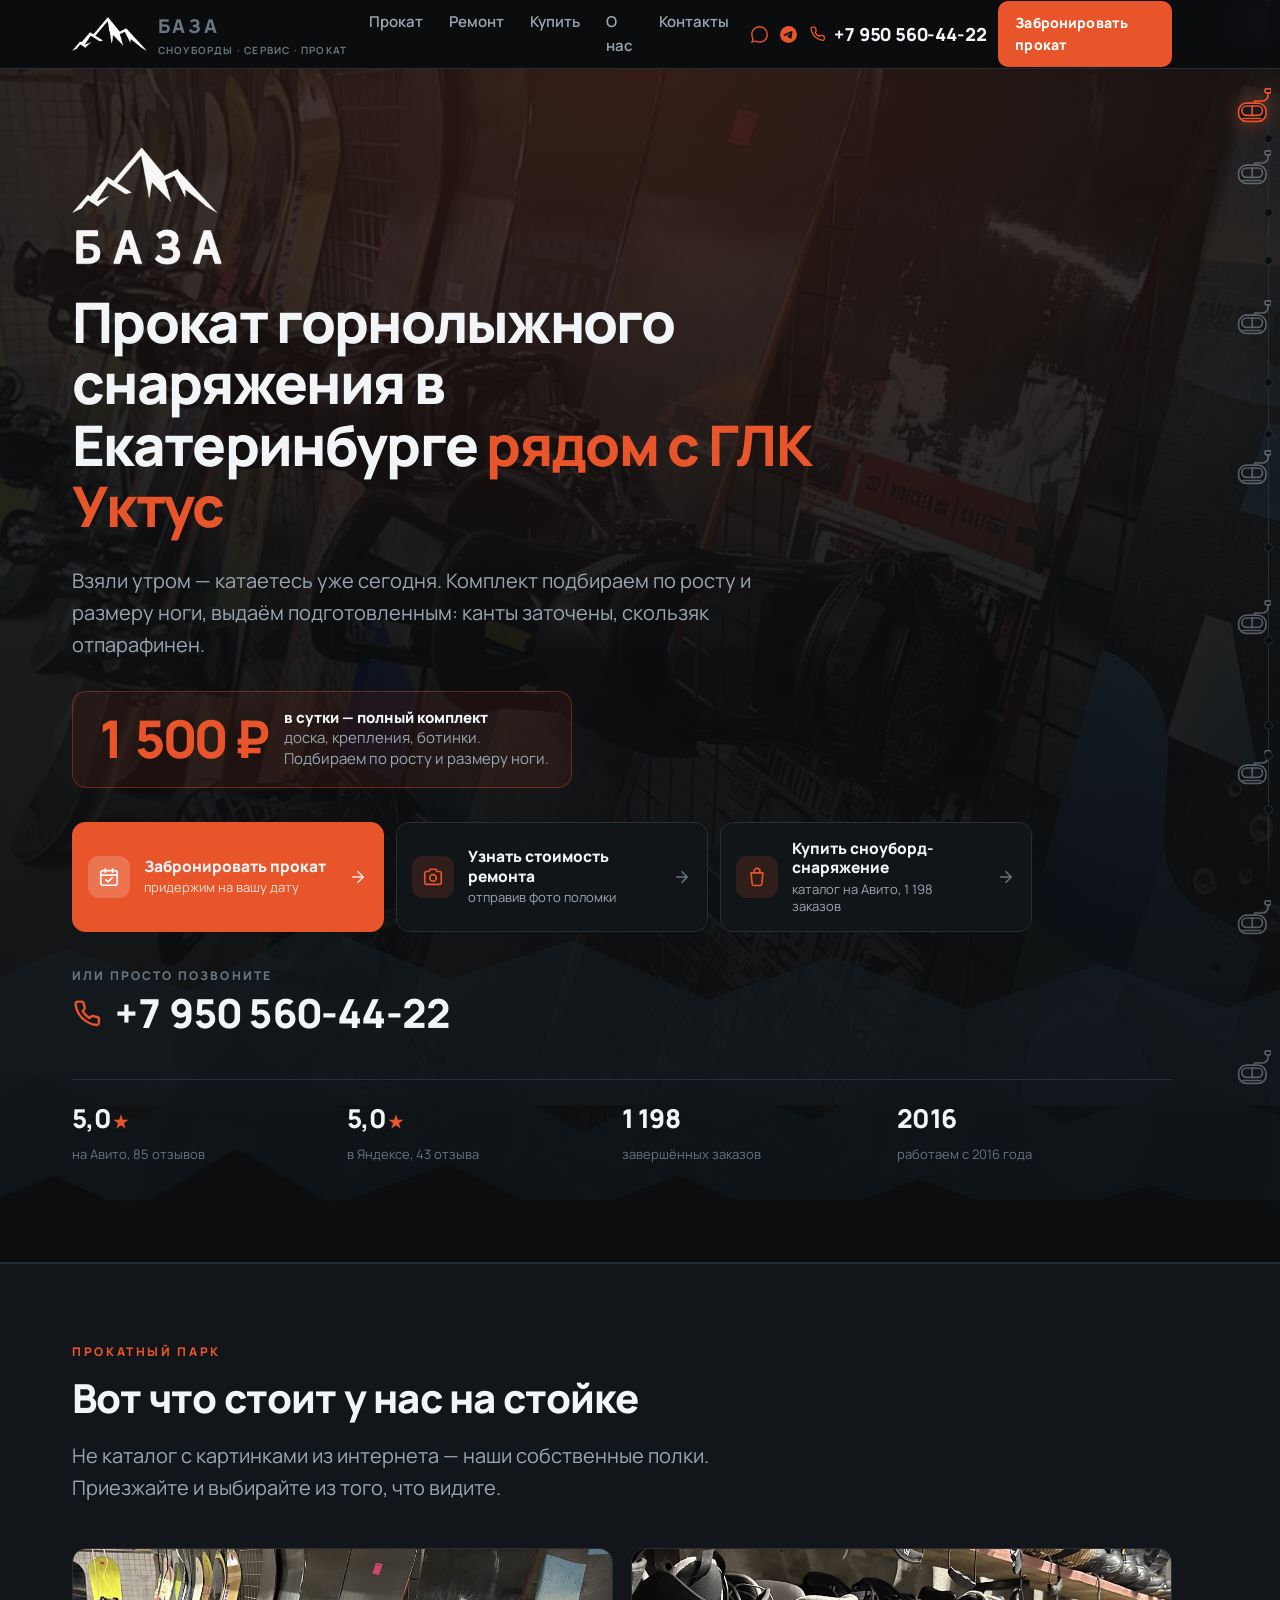
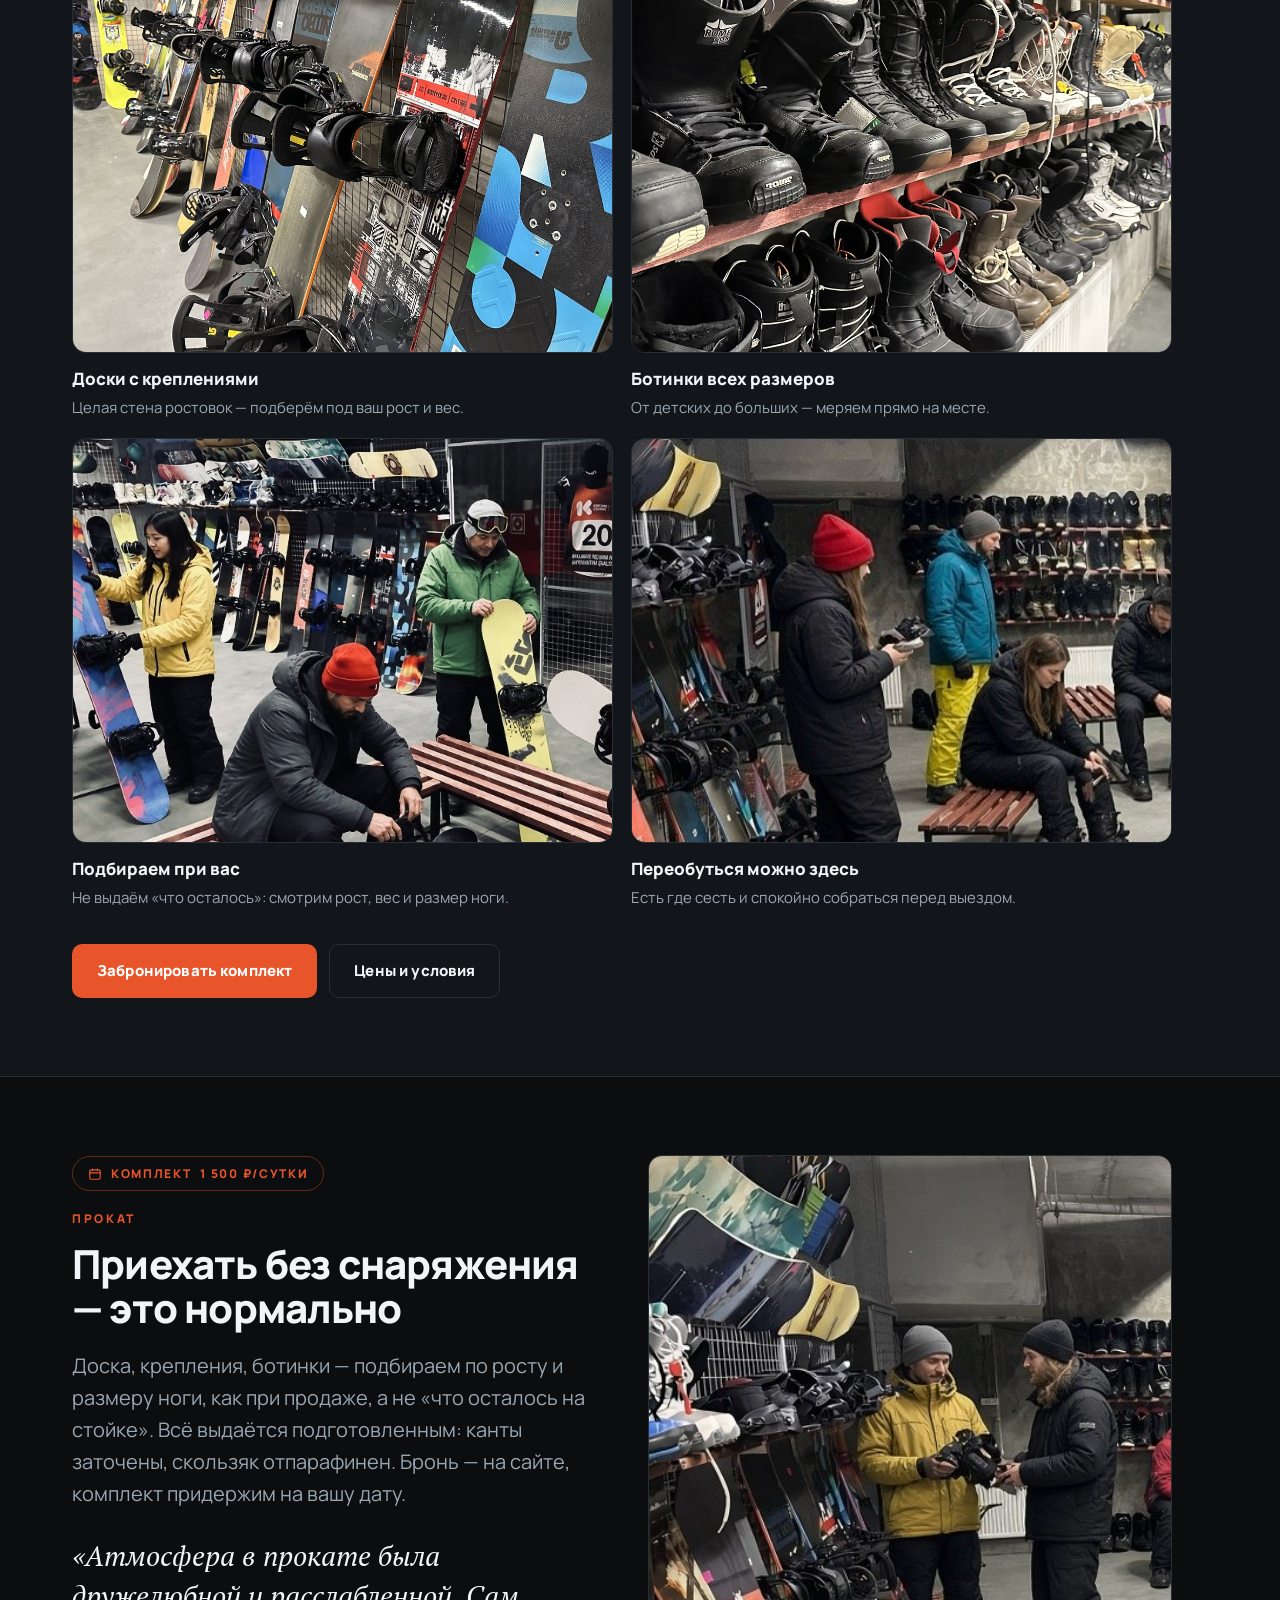
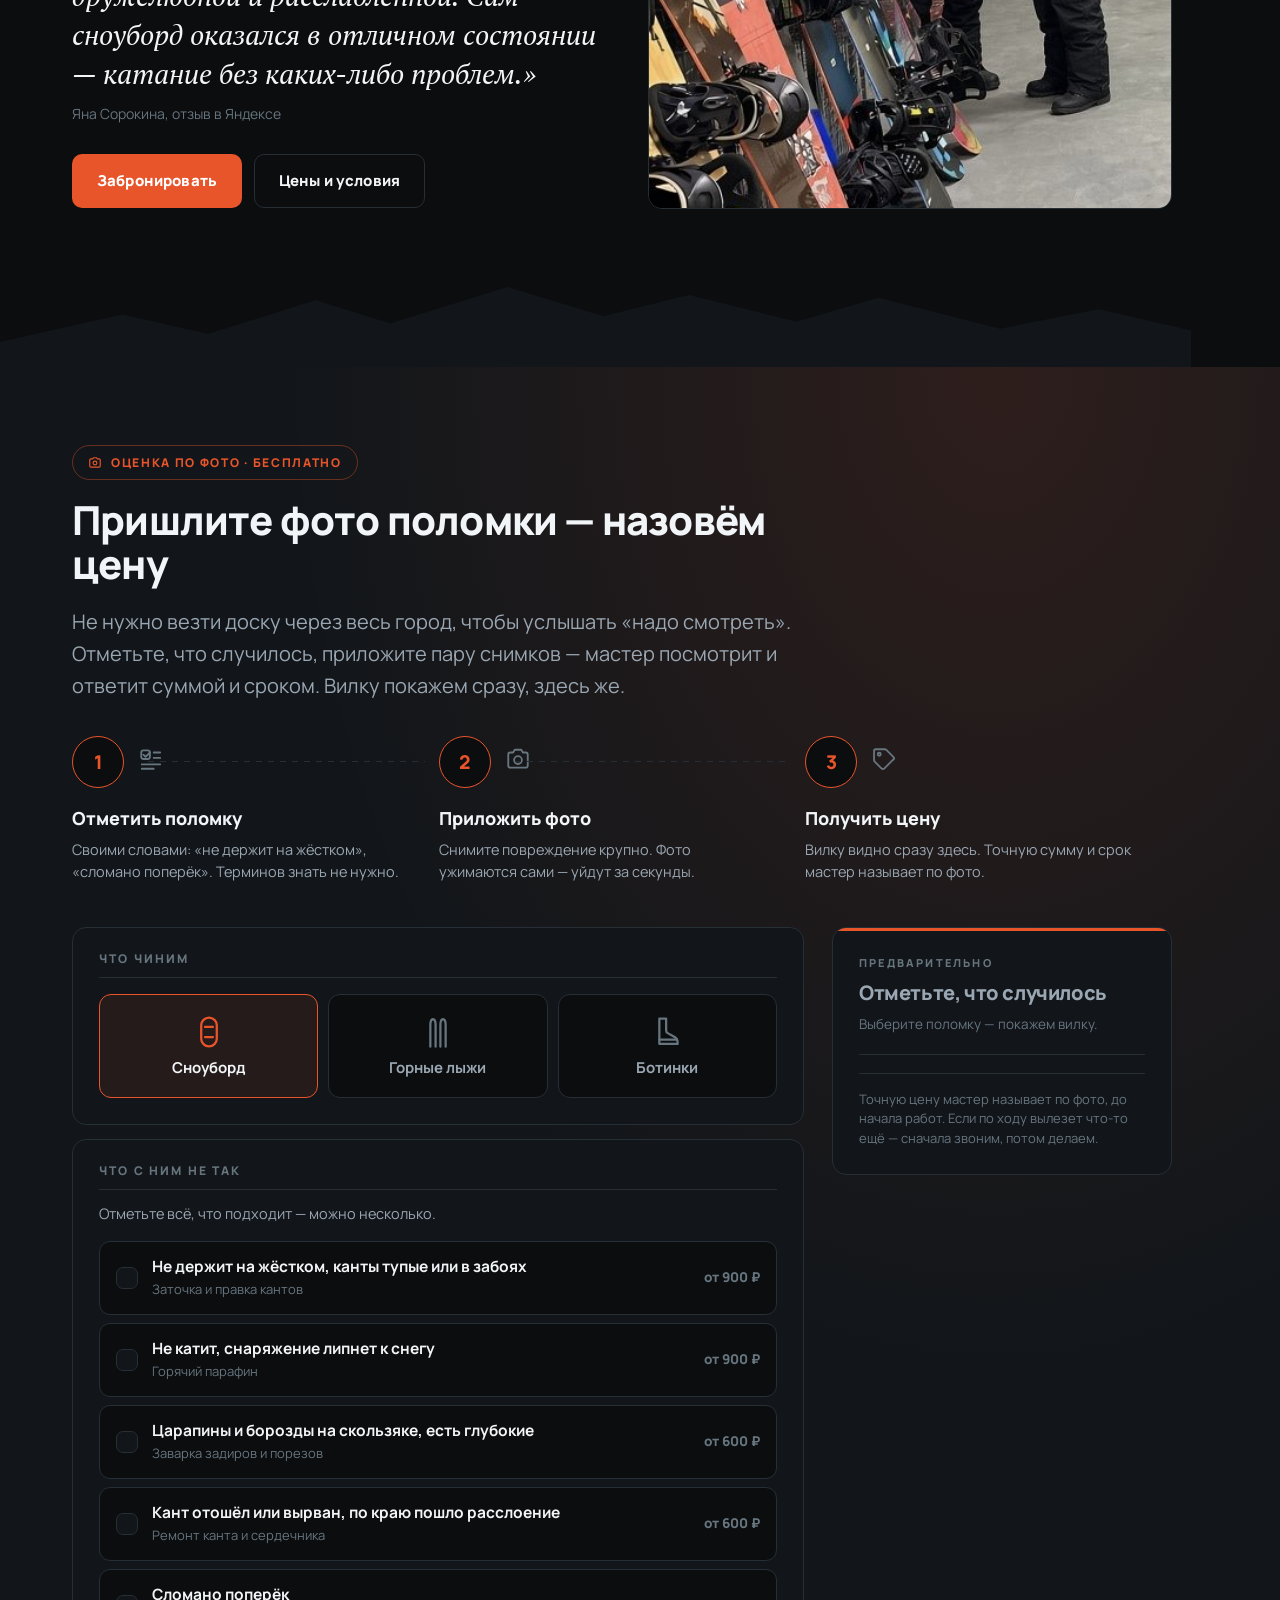
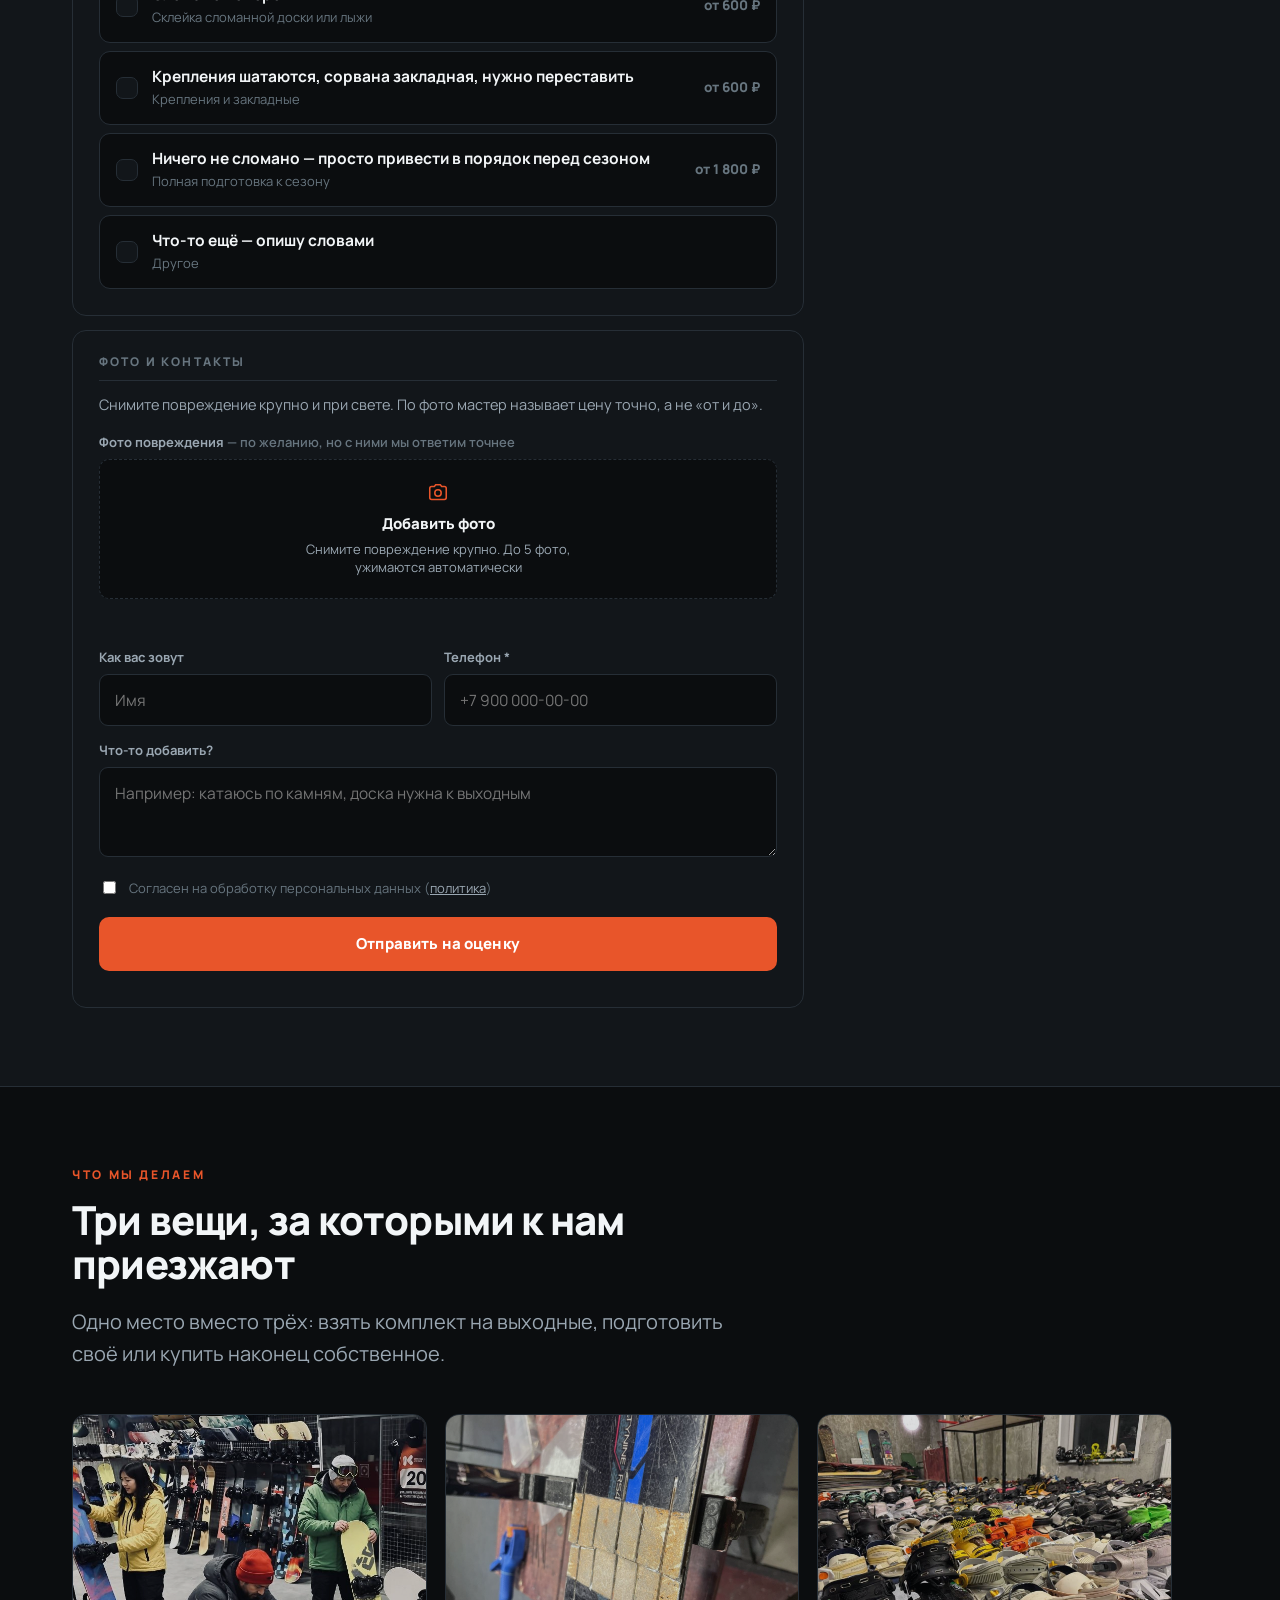
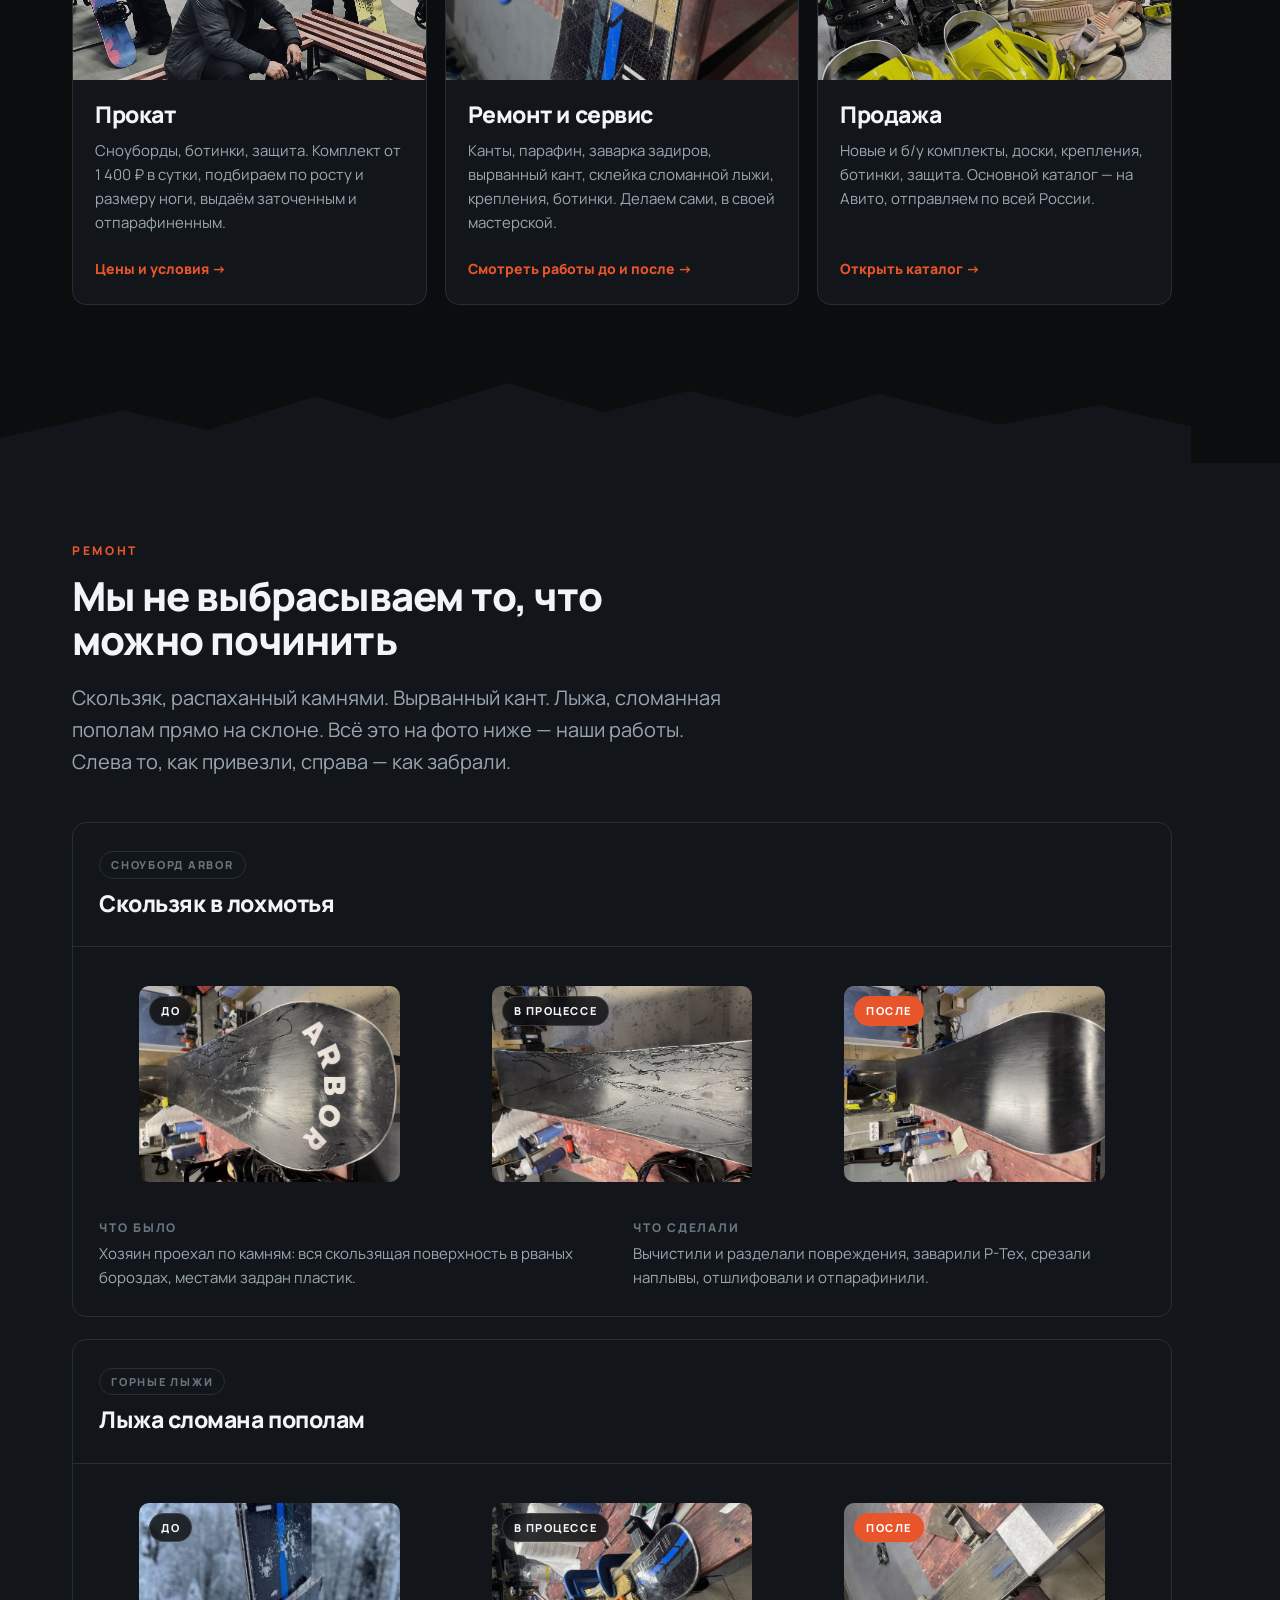
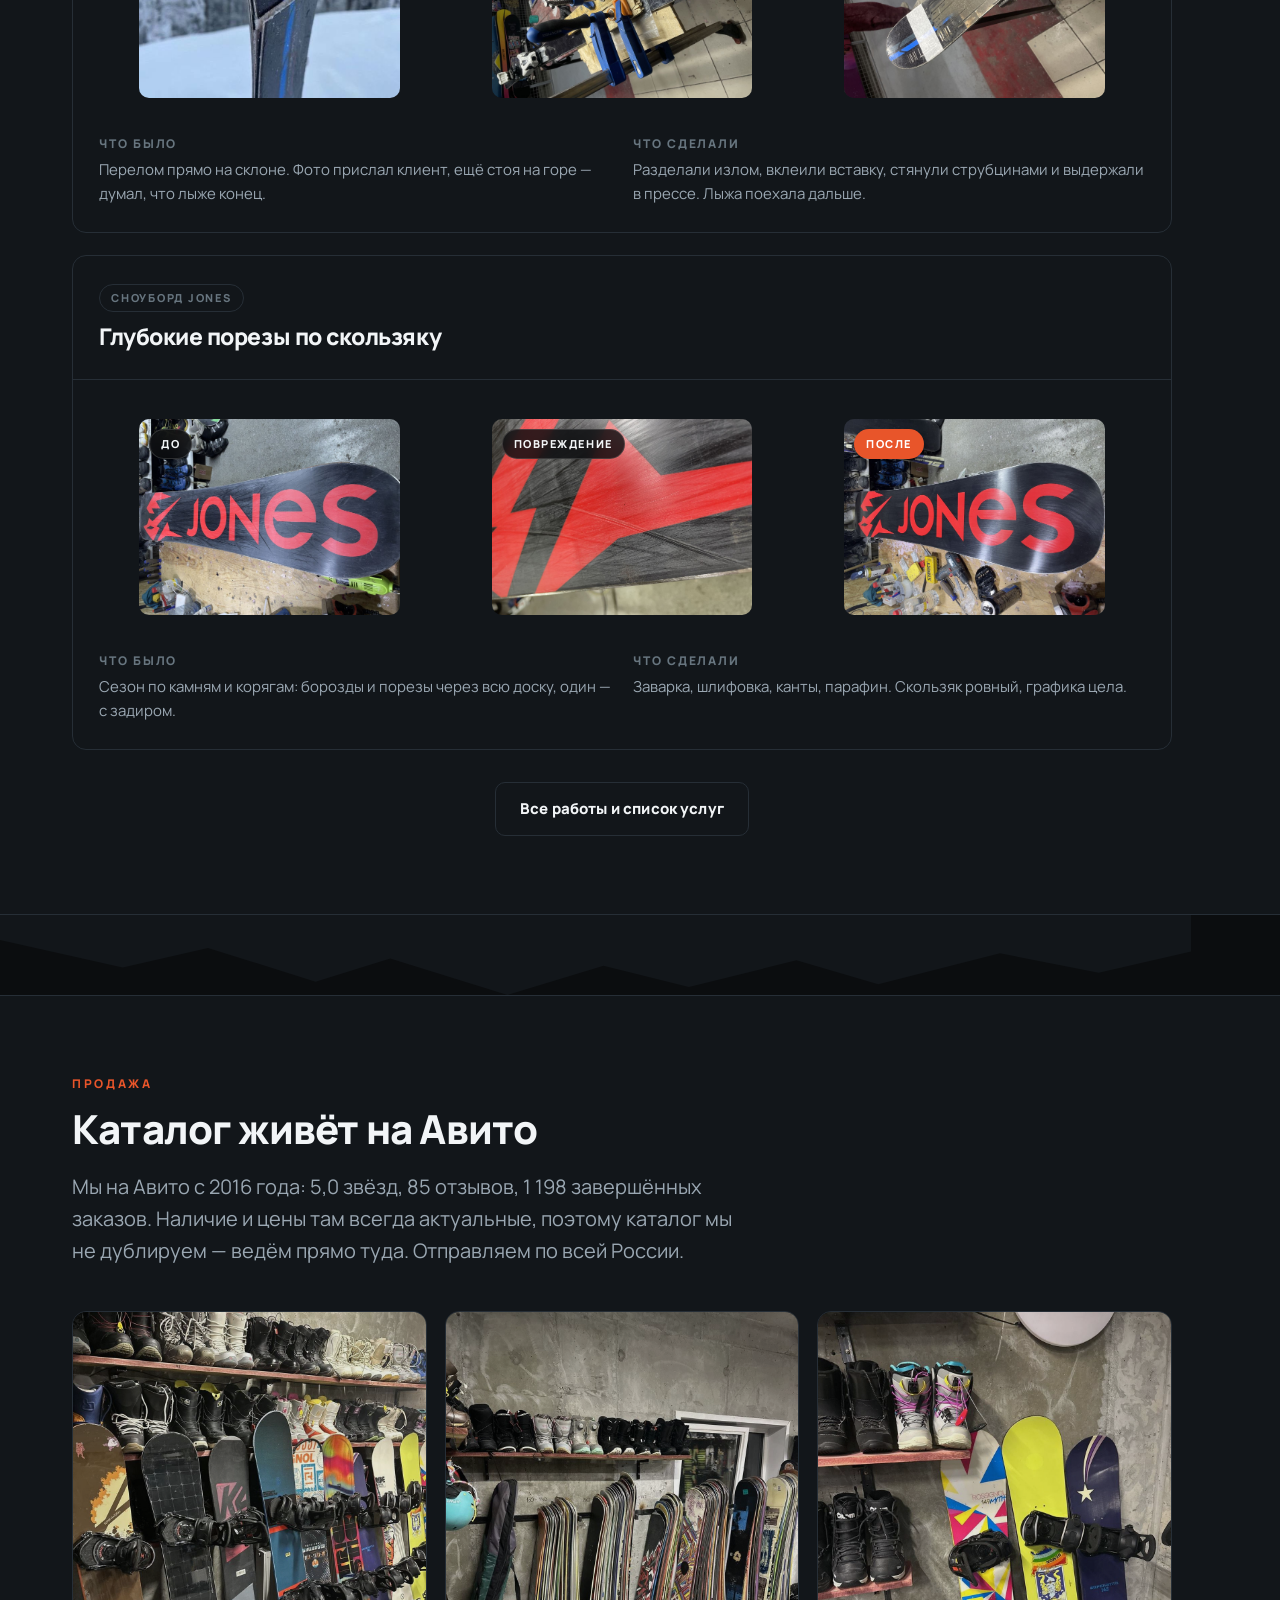
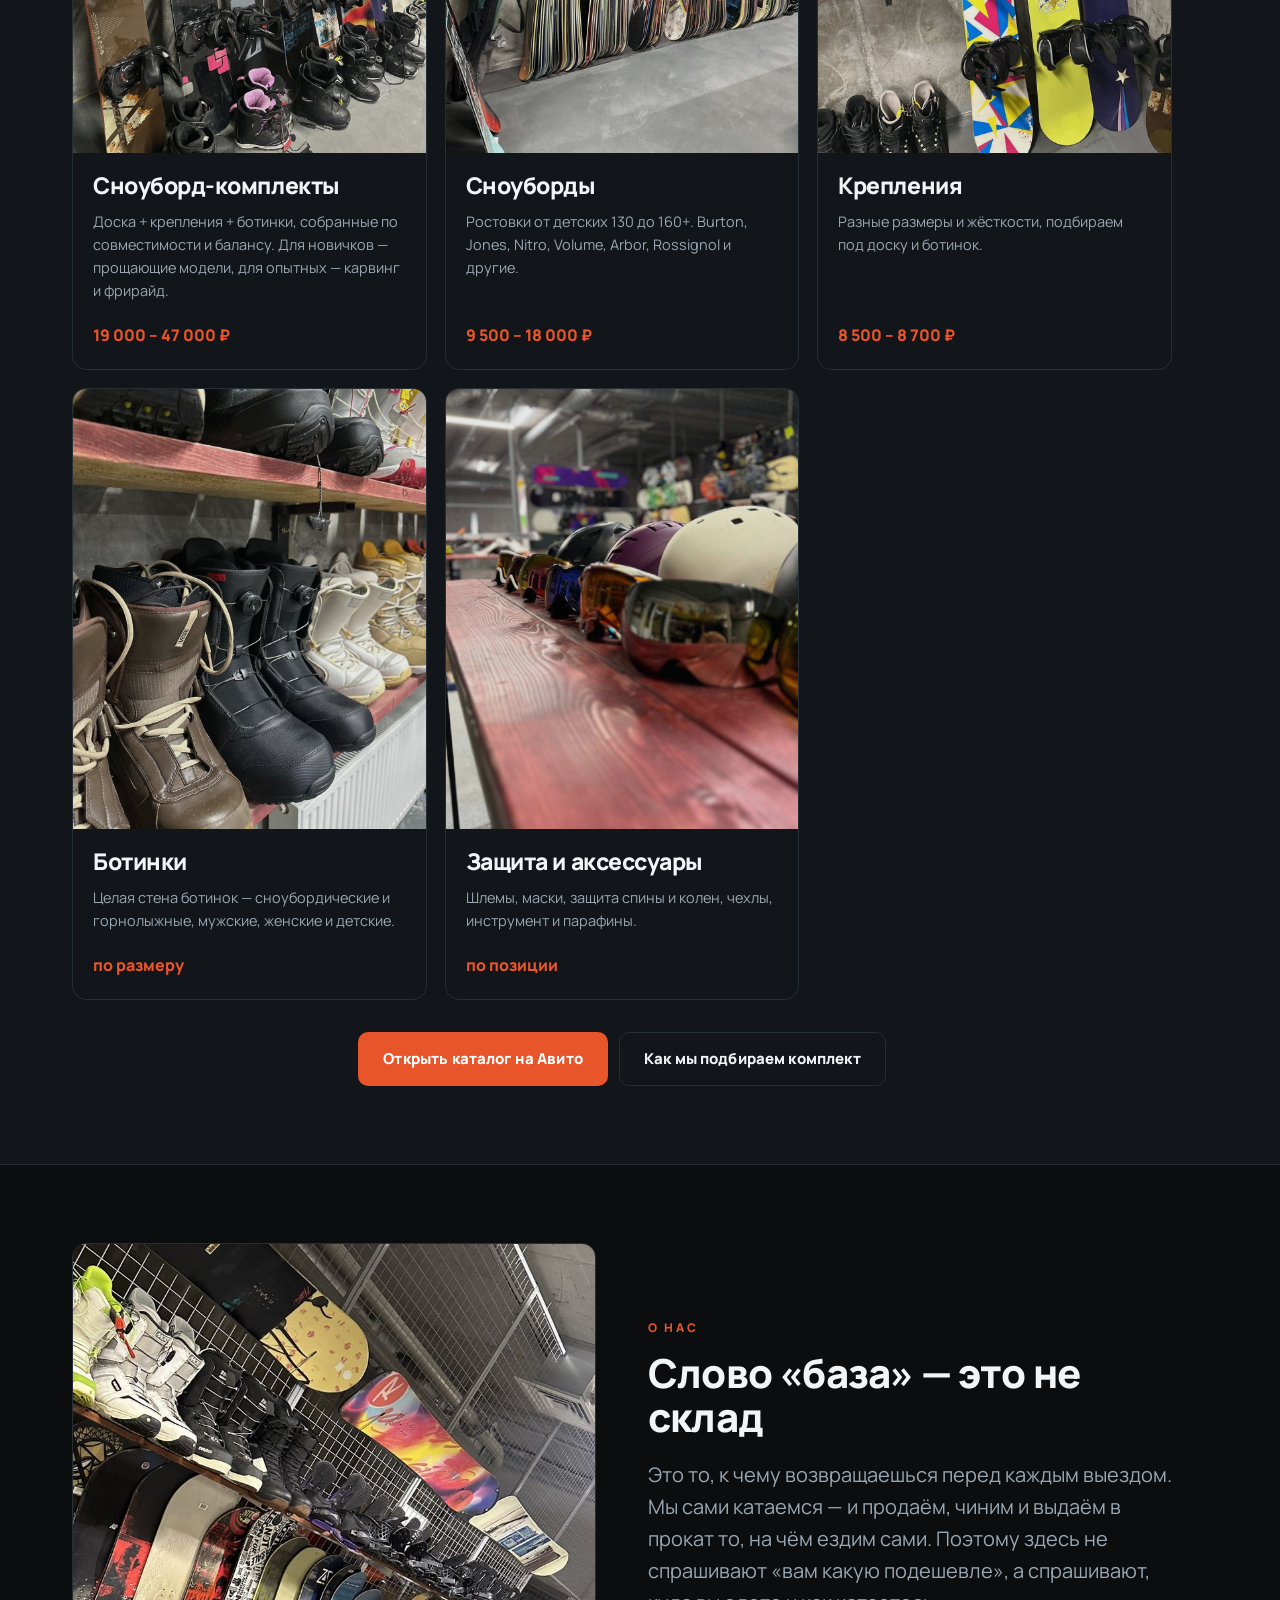
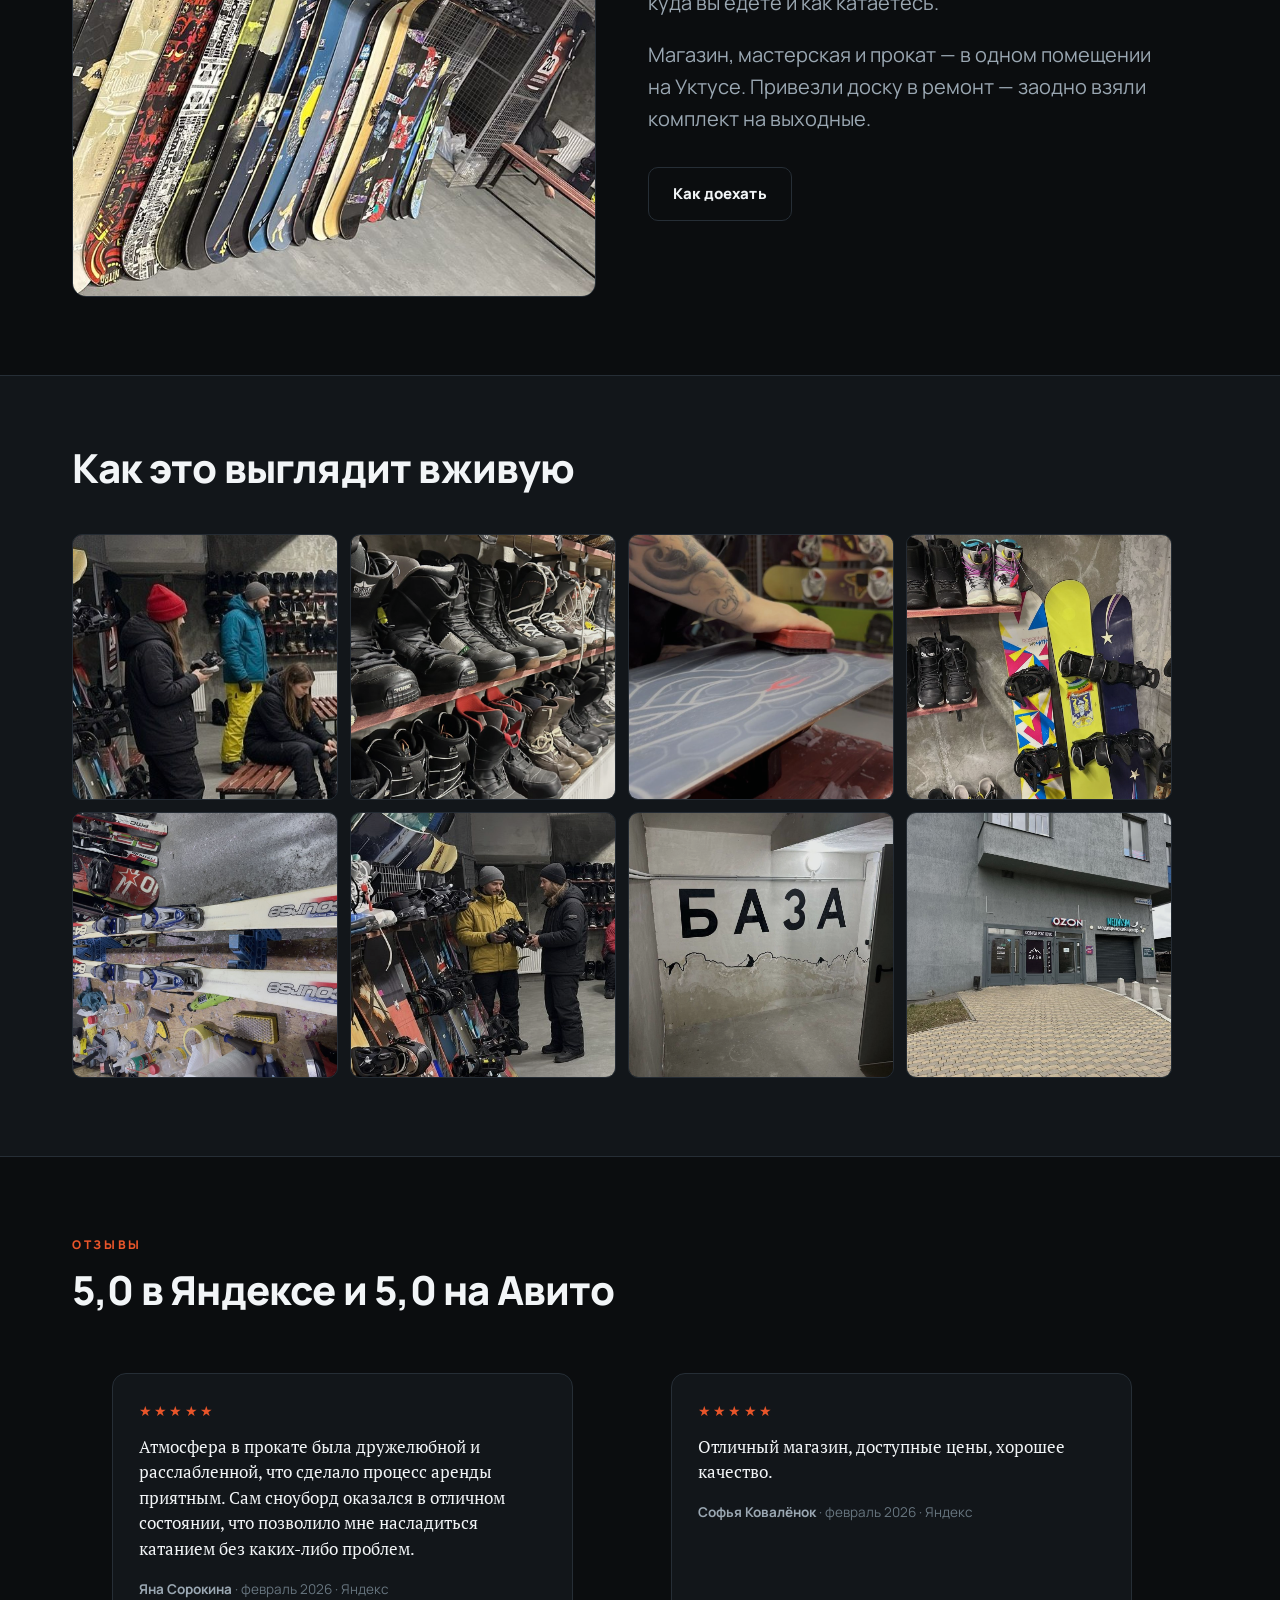
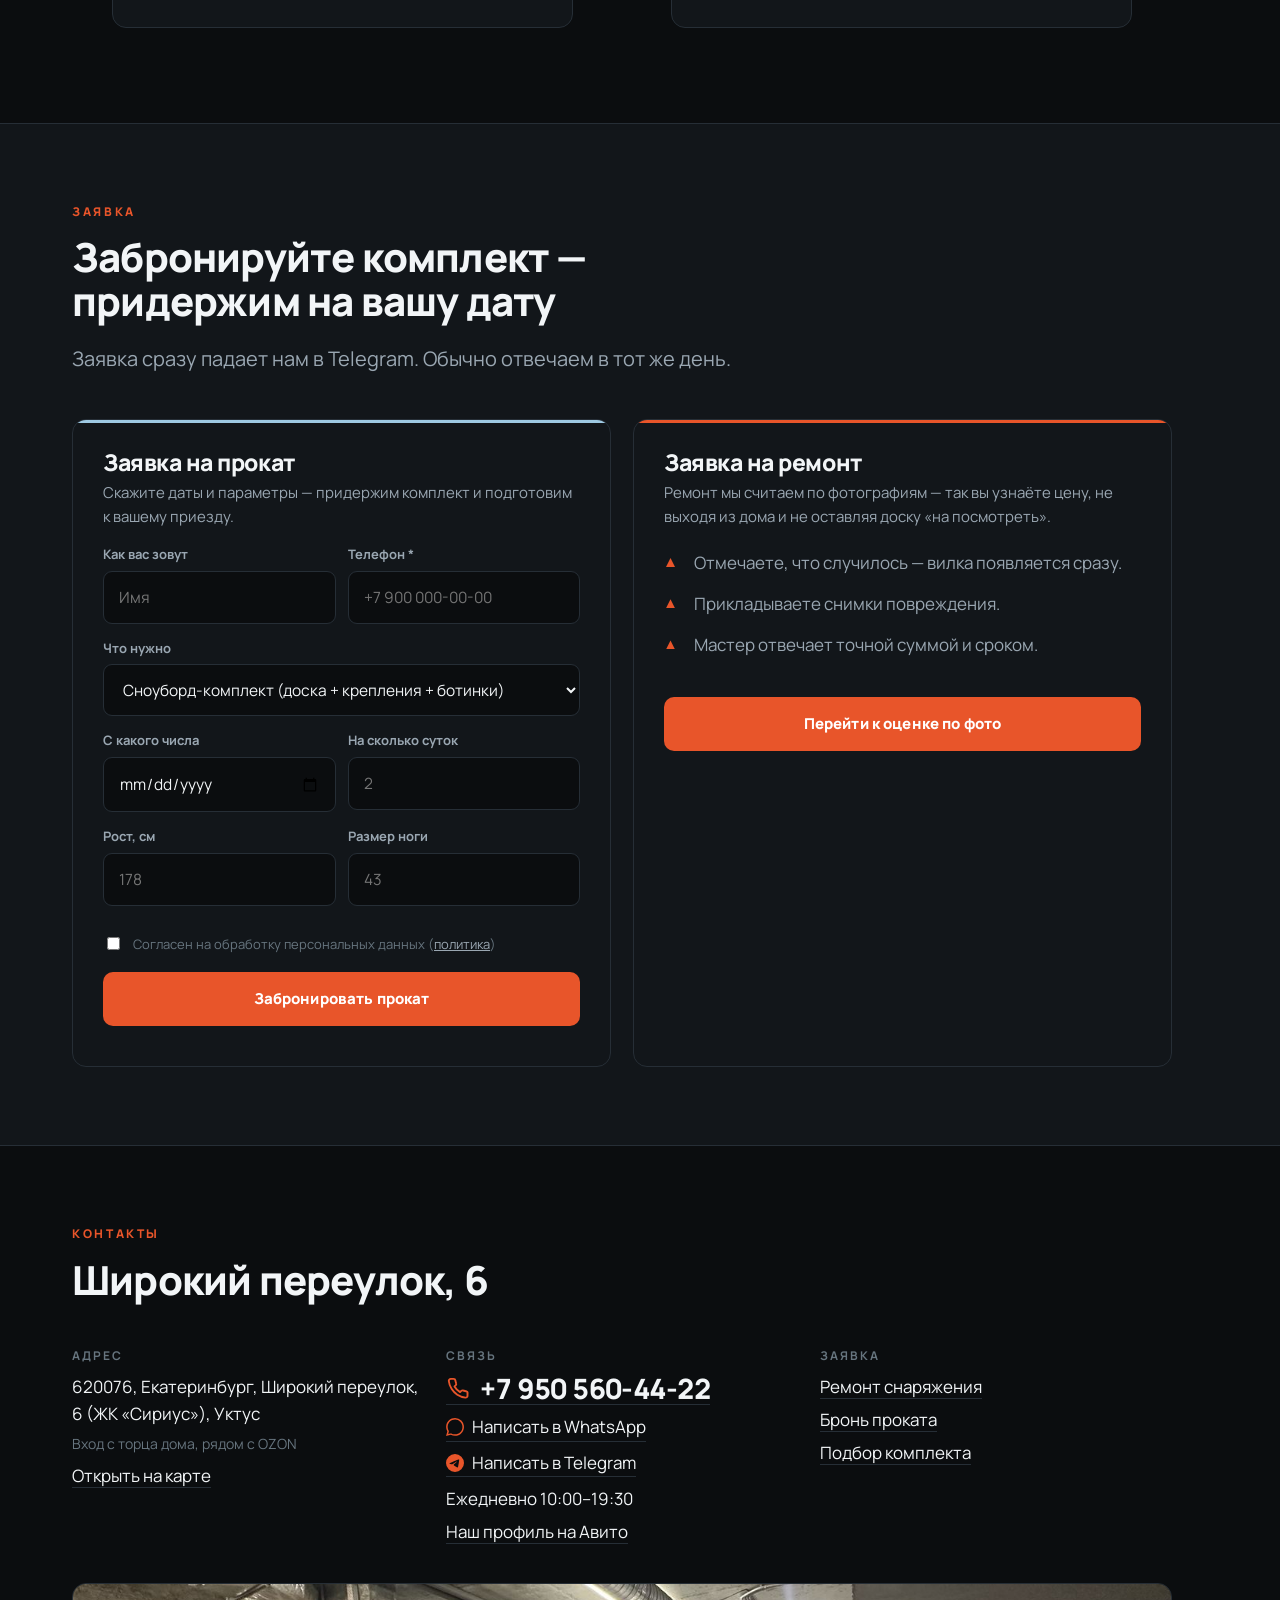
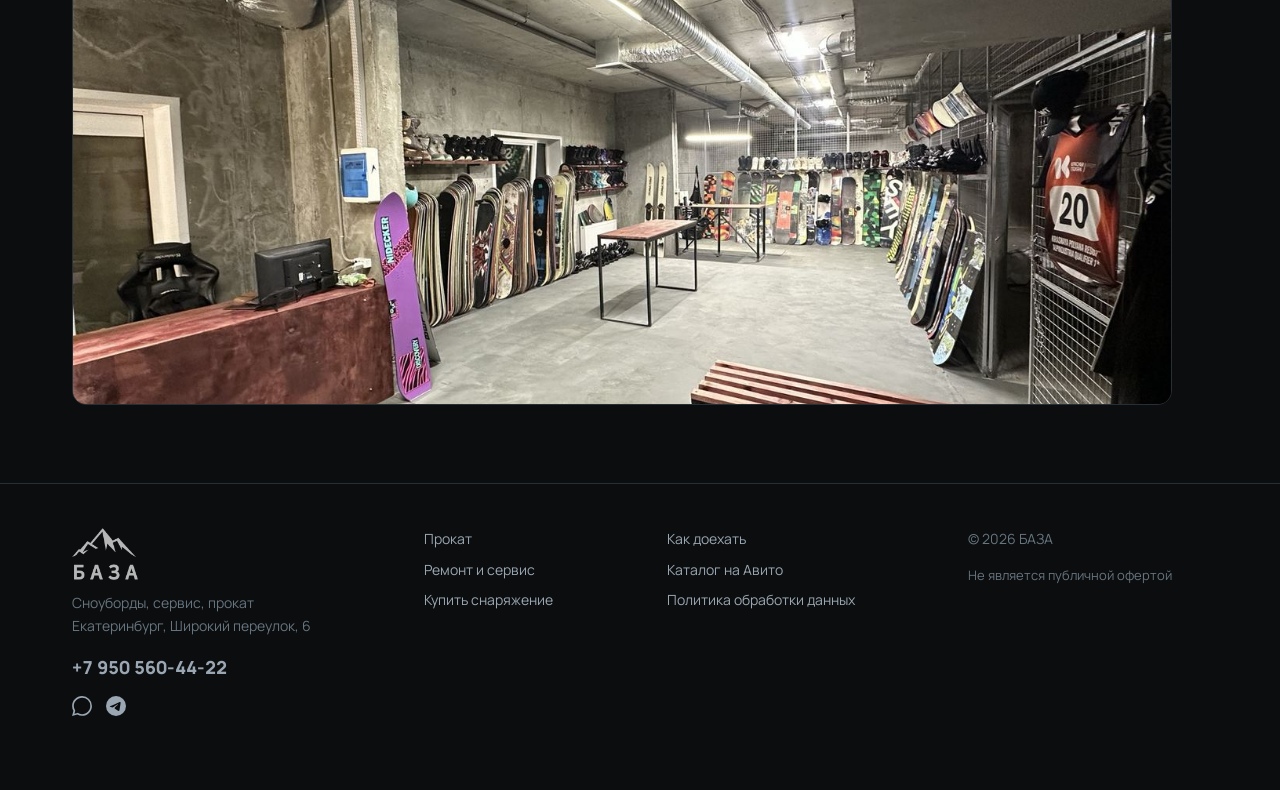
==== commit 976f6fca: "Заголовок: прокат рядом с ГЛК Уктус Формулировка владельца. Поставлена в h1 главной и страницы прока" ====
--- a/index.html
+++ b/index.html
@@ -3,10 +3,10 @@
 <head>
 <meta charset="utf-8">
 <meta name="viewport" content="width=device-width, initial-scale=1">
-<title>Прокат горнолыжного снаряжения в Екатеринбурге — БАЗА</title>
-<meta name="description" content="Прокат горнолыжного снаряжения в Екатеринбурге: полный комплект 1 500 ₽ в сутки — доска, крепления, ботинки. Подбор по росту и размеру ноги. Широкий переулок 6. Также ремонт и продажа. 5,0 на Авито и в Яндексе.">
-<meta property="og:title" content="Прокат горнолыжного снаряжения в Екатеринбурге — БАЗА">
-<meta property="og:description" content="Полный комплект 1 500 ₽ в сутки: доска, крепления, ботинки. Подбор по росту и размеру ноги. Широкий переулок, 6.">
+<title>Прокат горнолыжного снаряжения в Екатеринбурге рядом с ГЛК Уктус — БАЗА</title>
+<meta name="description" content="Прокат горнолыжного снаряжения в Екатеринбурге рядом с ГЛК Уктус: полный комплект 1 500 ₽ в сутки — доска, крепления, ботинки. Подбор по росту и размеру ноги. Широкий переулок 6. Также ремонт и продажа. 5,0 на Авито и в Яндексе.">
+<meta property="og:title" content="Прокат горнолыжного снаряжения рядом с ГЛК Уктус — БАЗА">
+<meta property="og:description" content="Полный комплект 1 500 ₽ в сутки: доска, крепления, ботинки. Широкий переулок, 6 — рядом с ГЛК Уктус.">
 <meta property="og:image" content="logo/og.jpg">
 <meta property="og:type" content="website">
 <link rel="icon" href="favicon-32.png" sizes="32x32">
@@ -61,7 +61,7 @@
   </div>
   <div class="wrap hero-in">
     <img class="hero-logo" src="logo/baza-logo.png" alt="БАЗА">
-    <h1>Прокат горнолыжного снаряжения <em>в Екатеринбурге</em></h1>
+    <h1>Прокат горнолыжного снаряжения в Екатеринбурге <em>рядом с ГЛК Уктус</em></h1>
     <p class="lead">
       Взяли утром — катаетесь уже сегодня. Комплект подбираем по росту
       и размеру ноги, выдаём подготовленным: канты заточены,
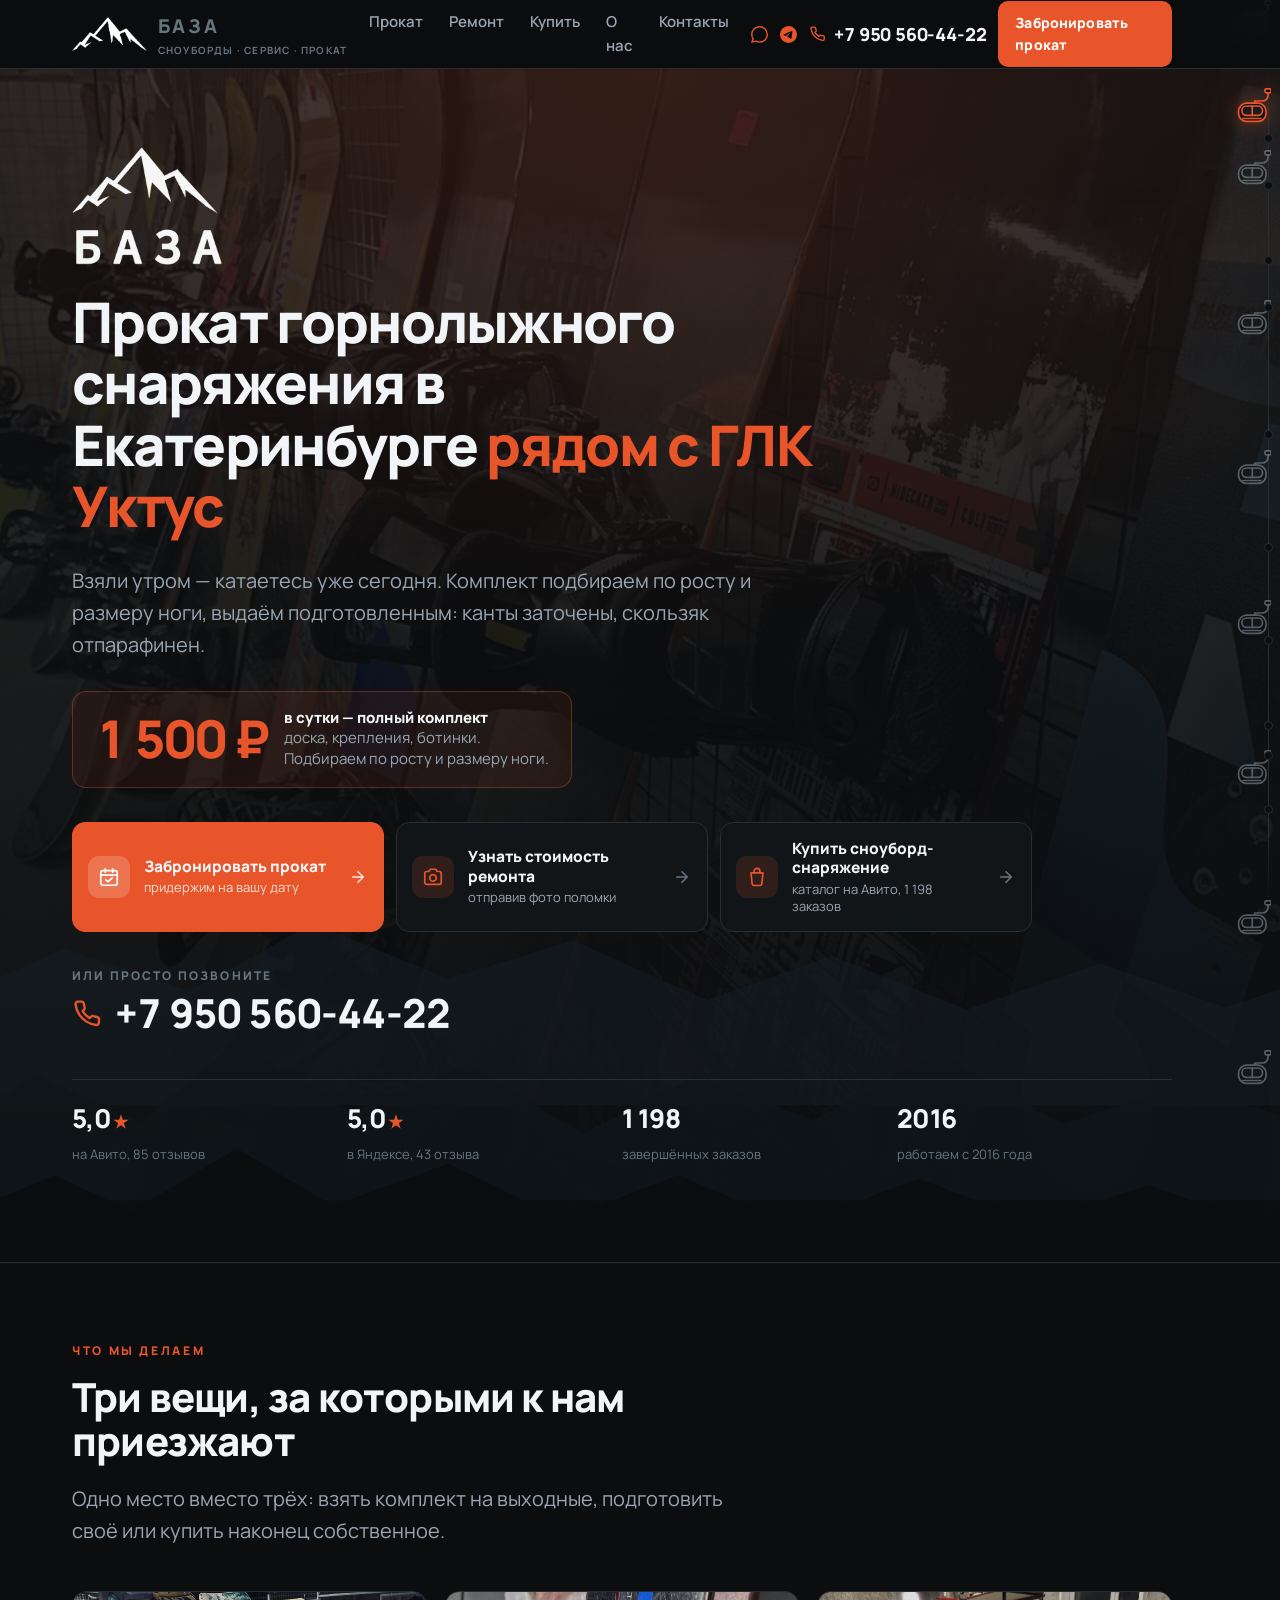
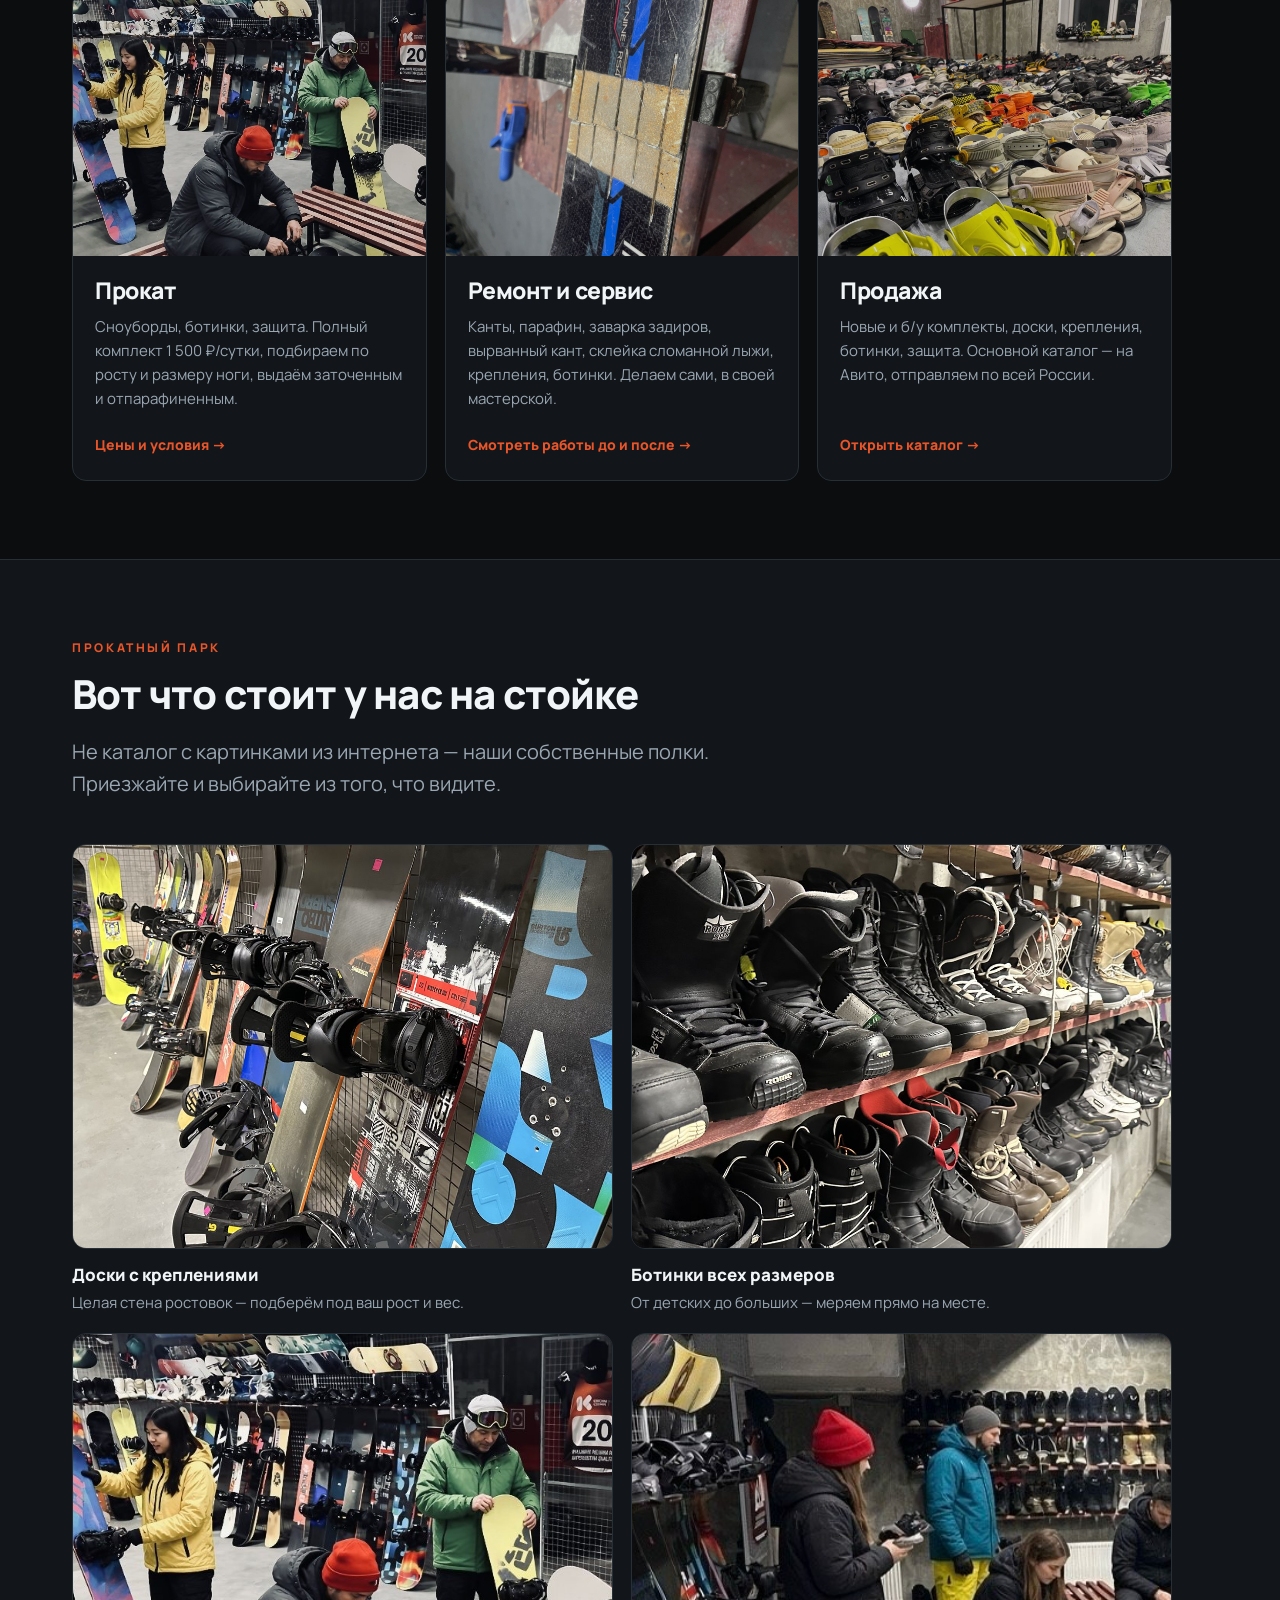
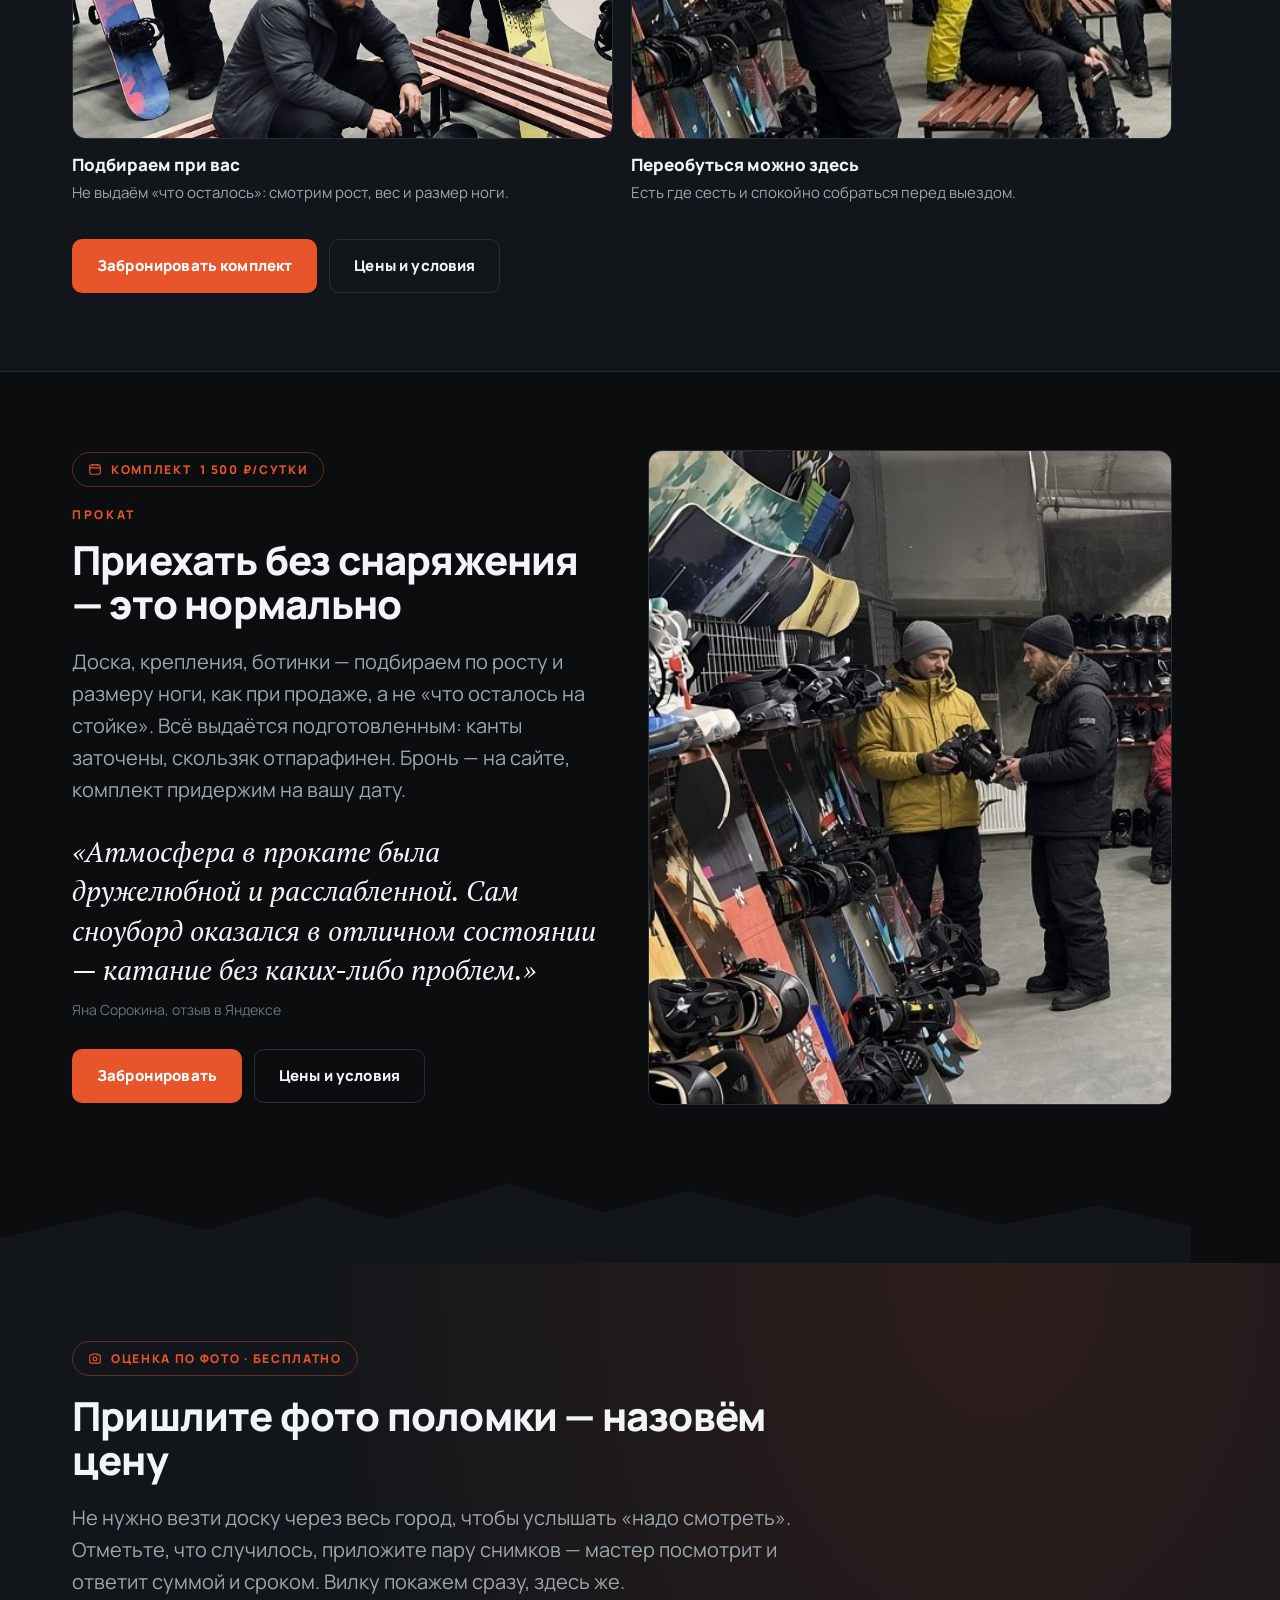
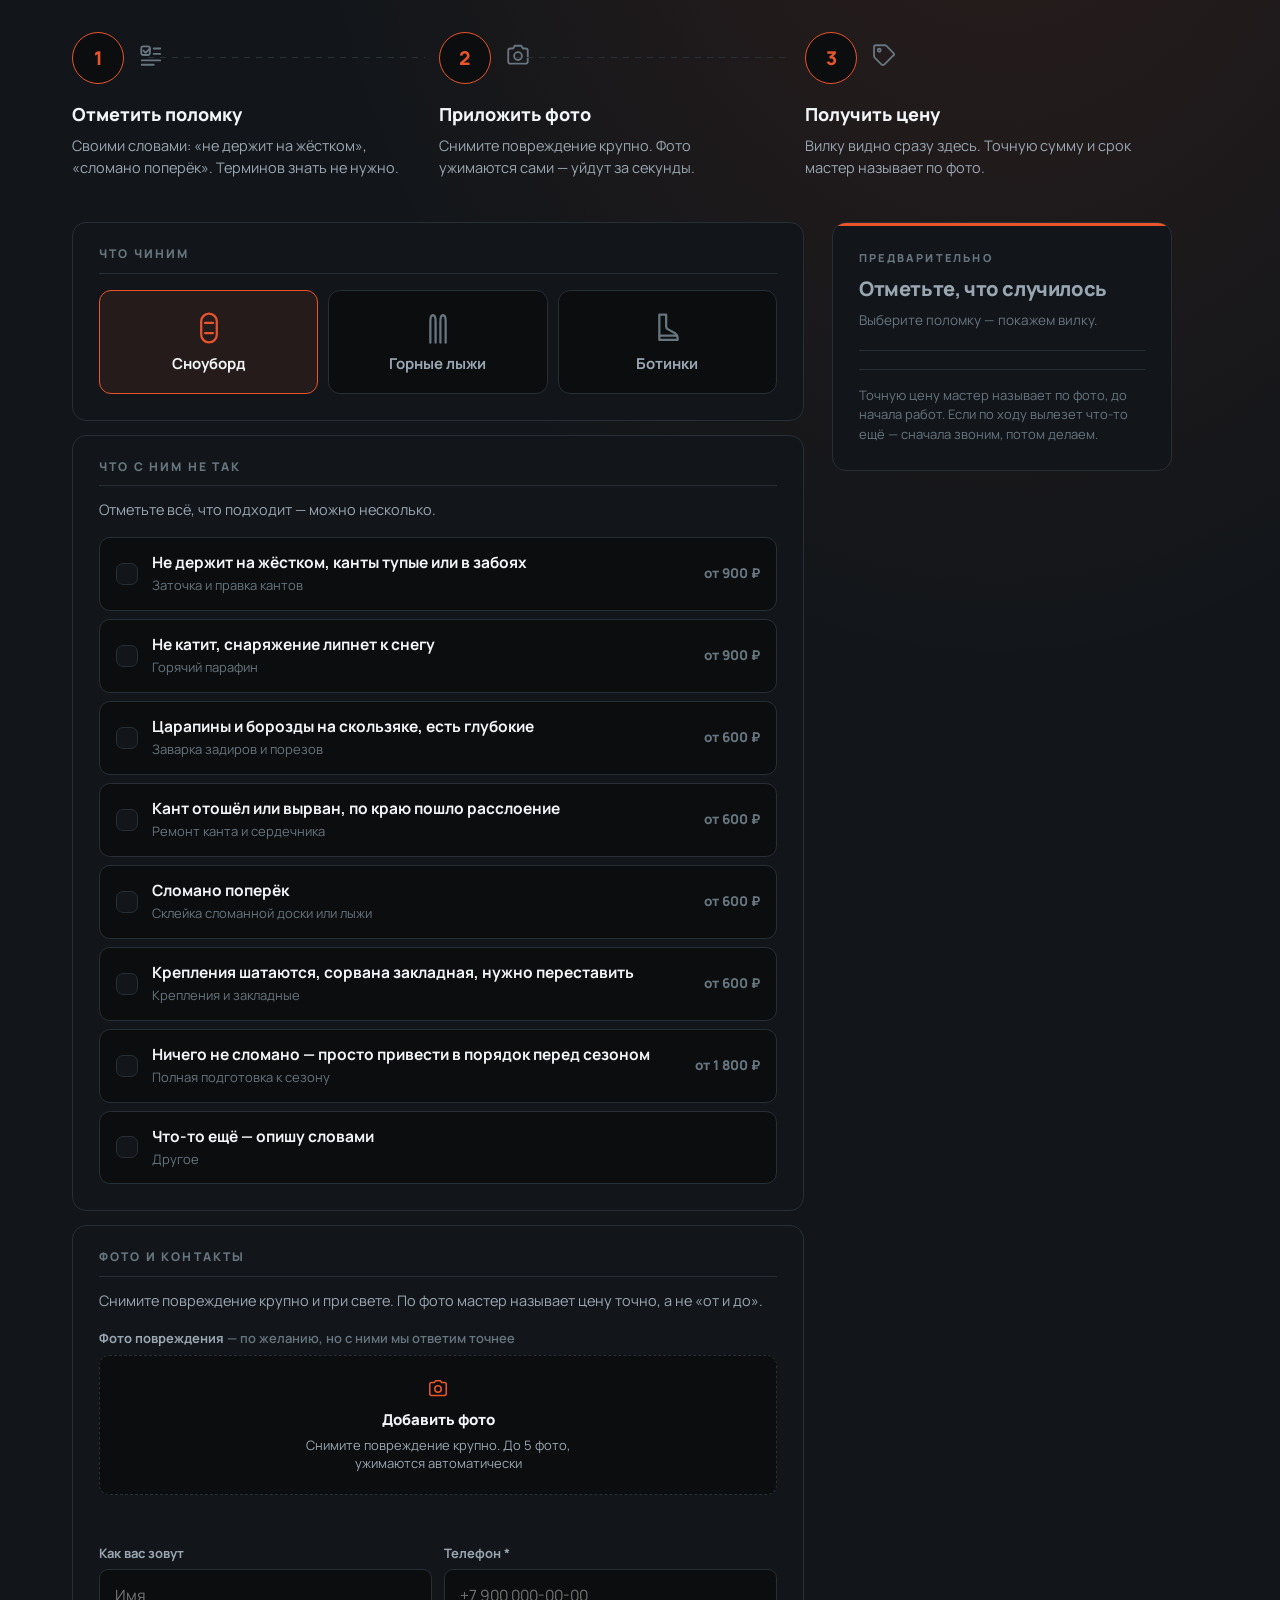
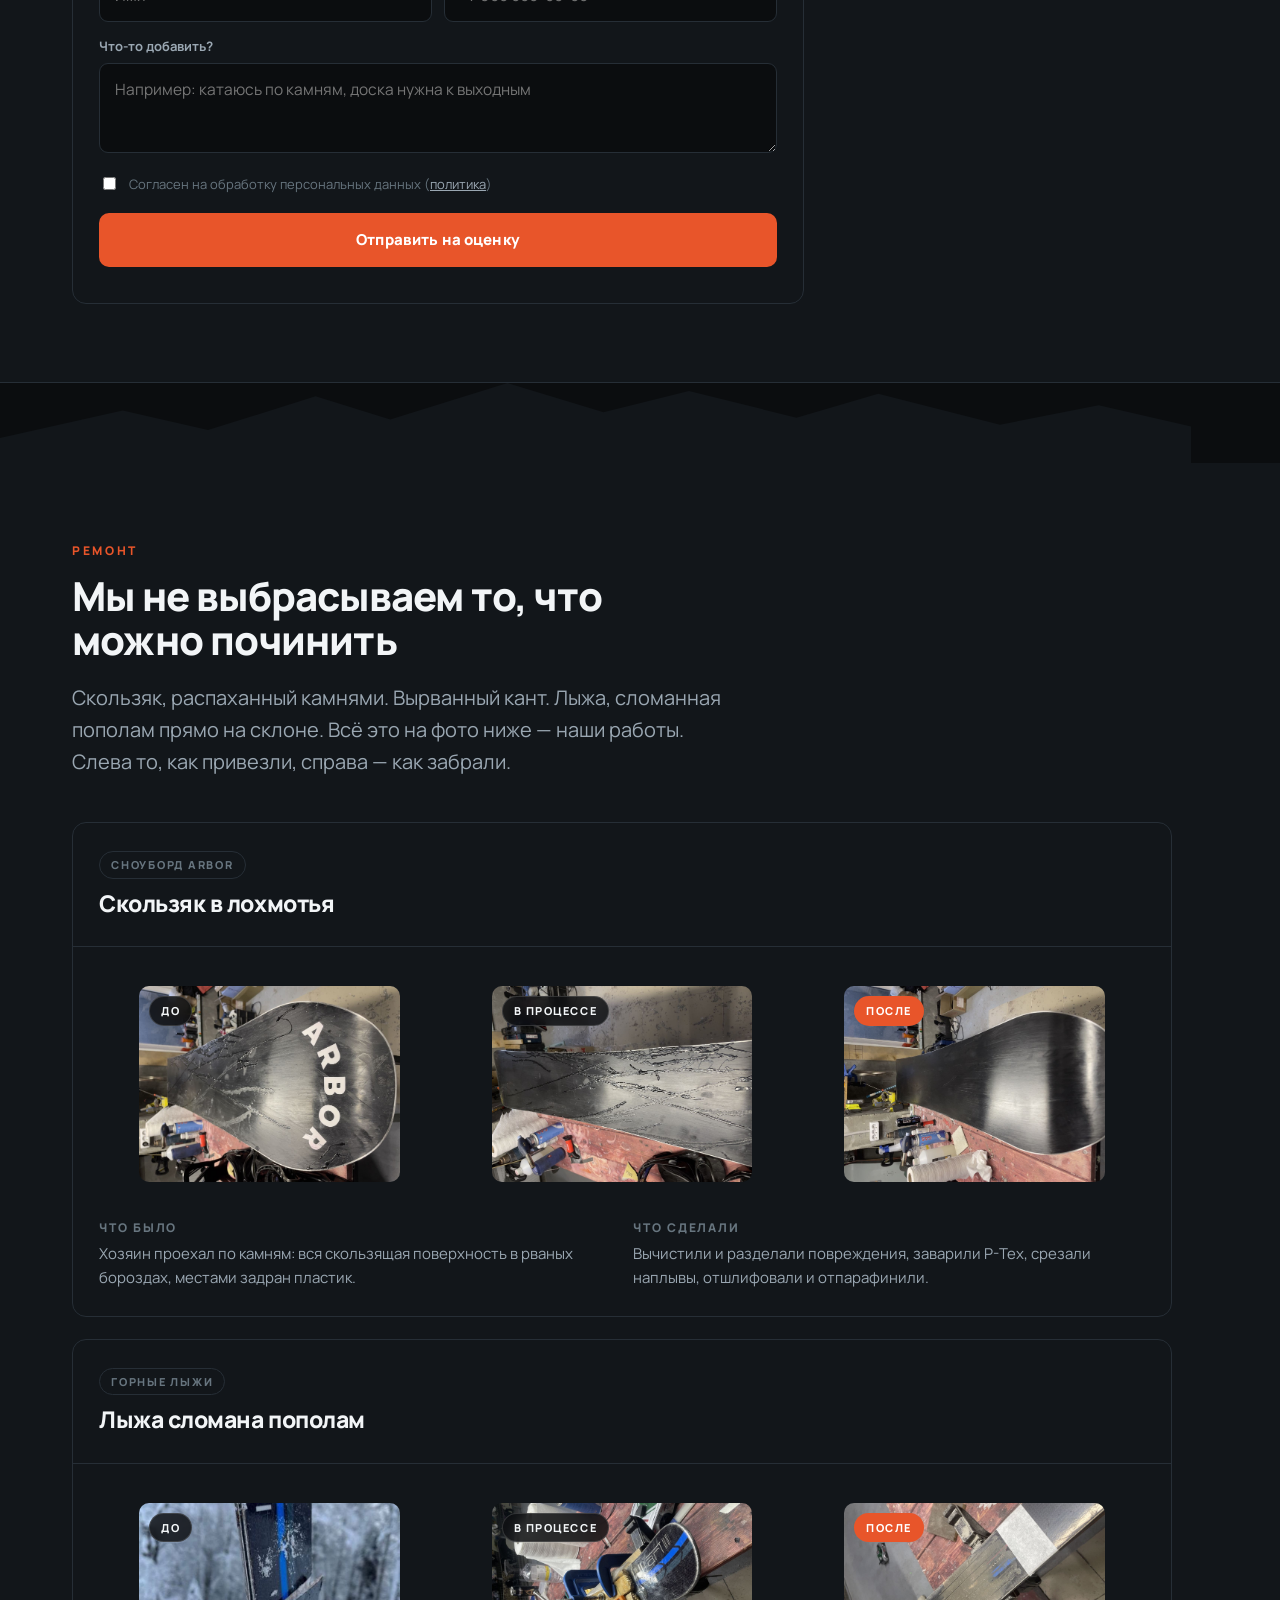
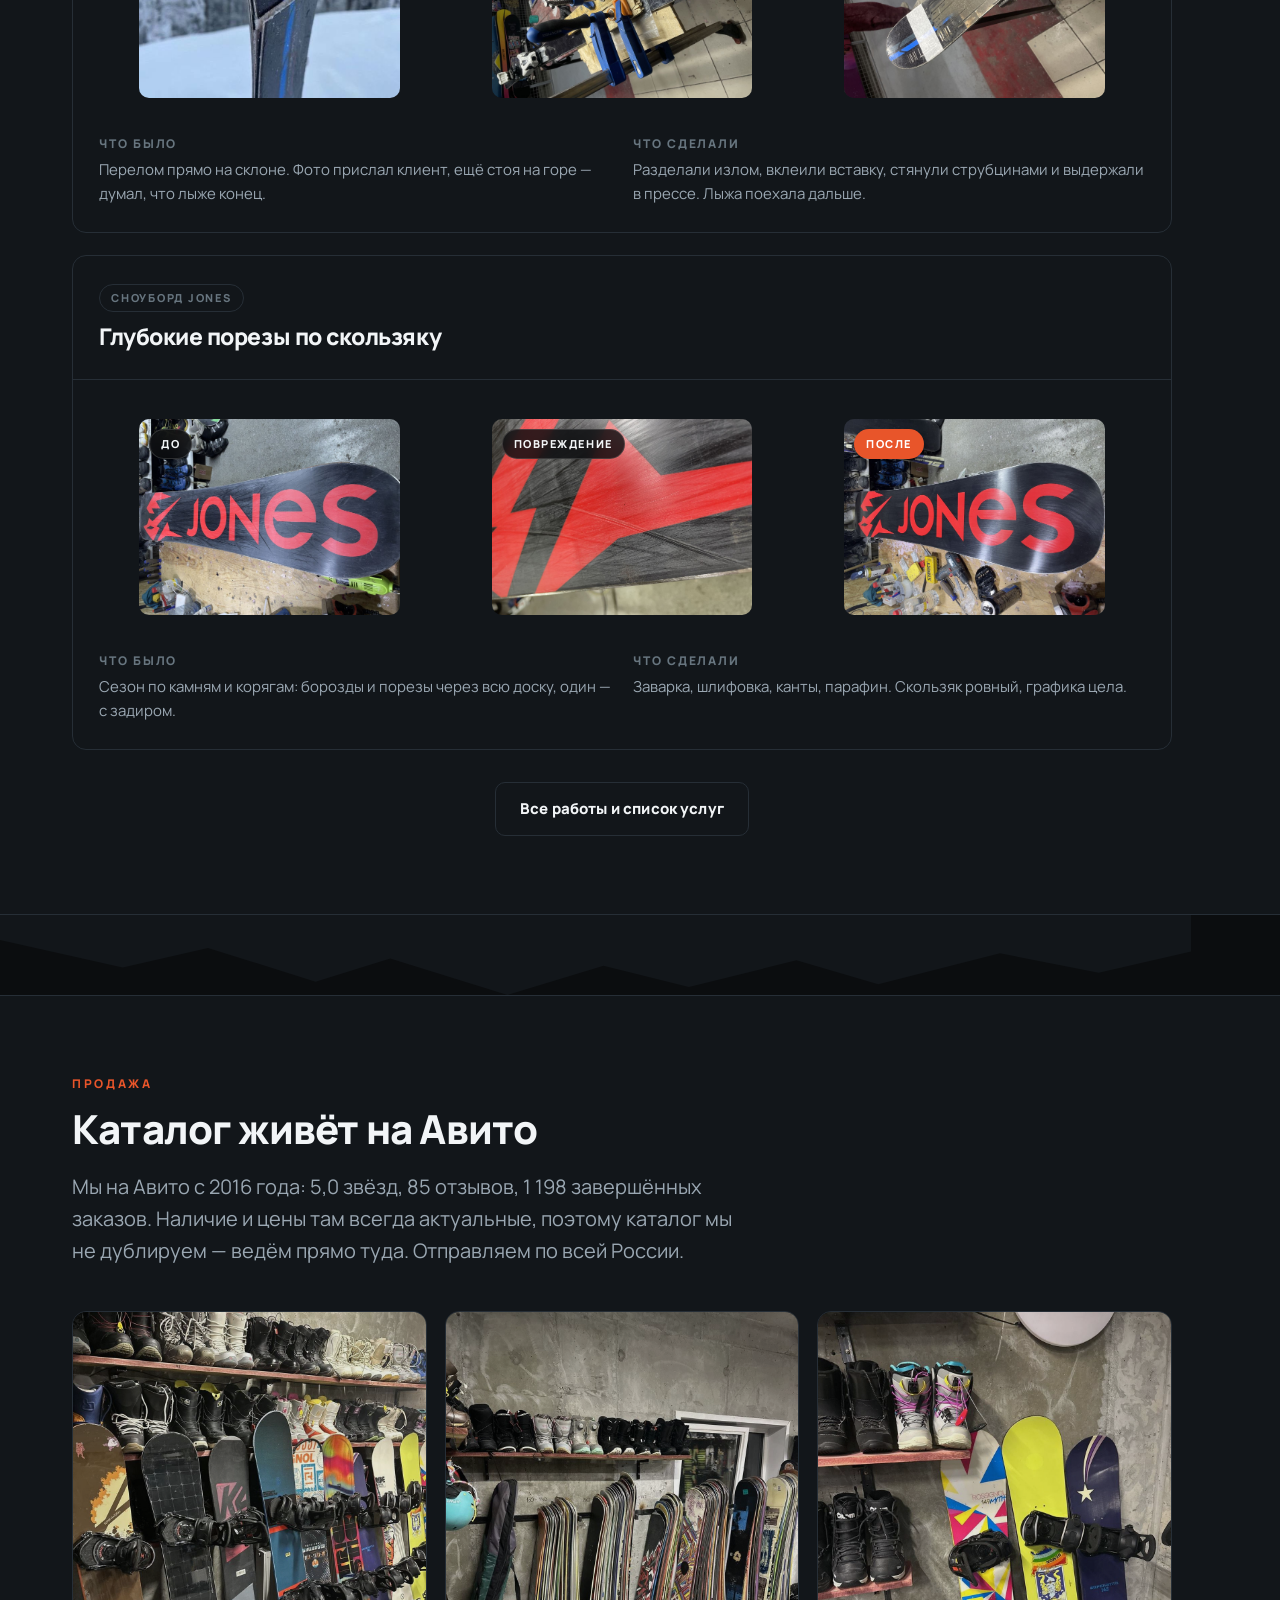
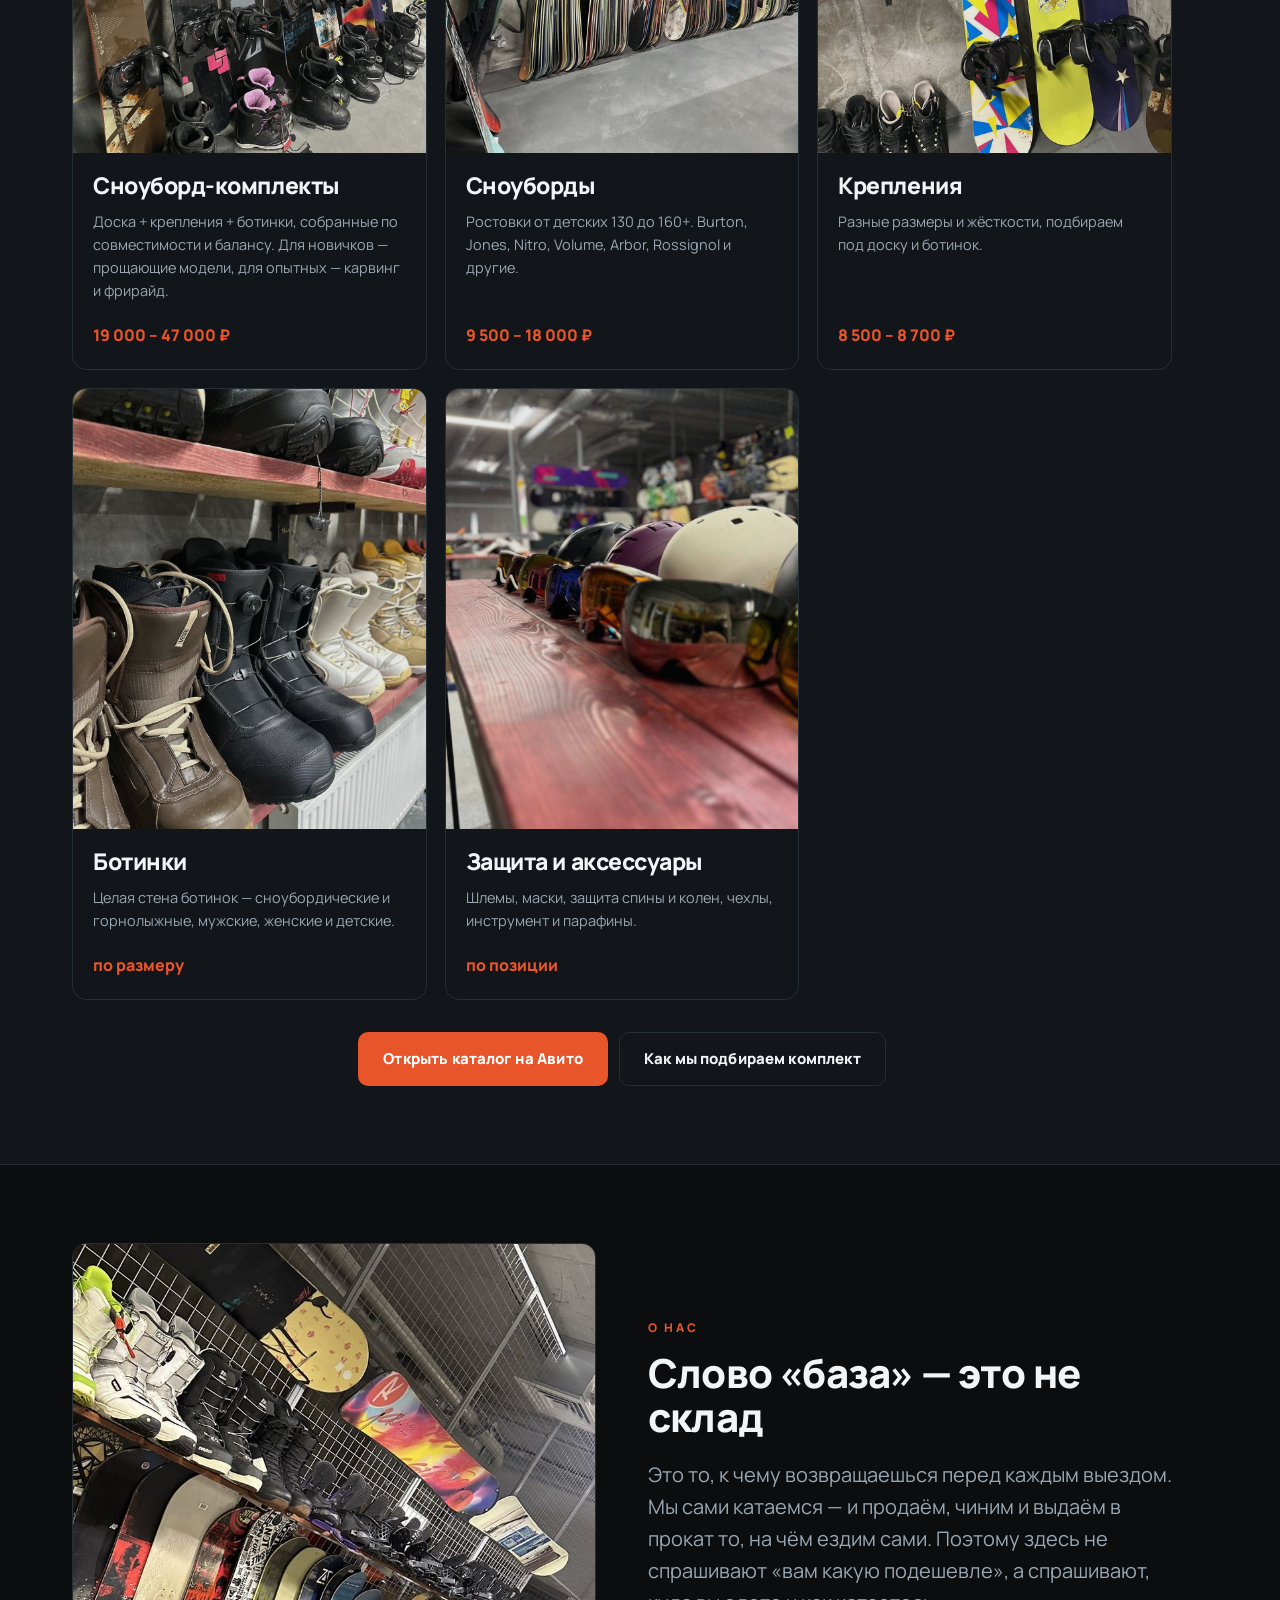
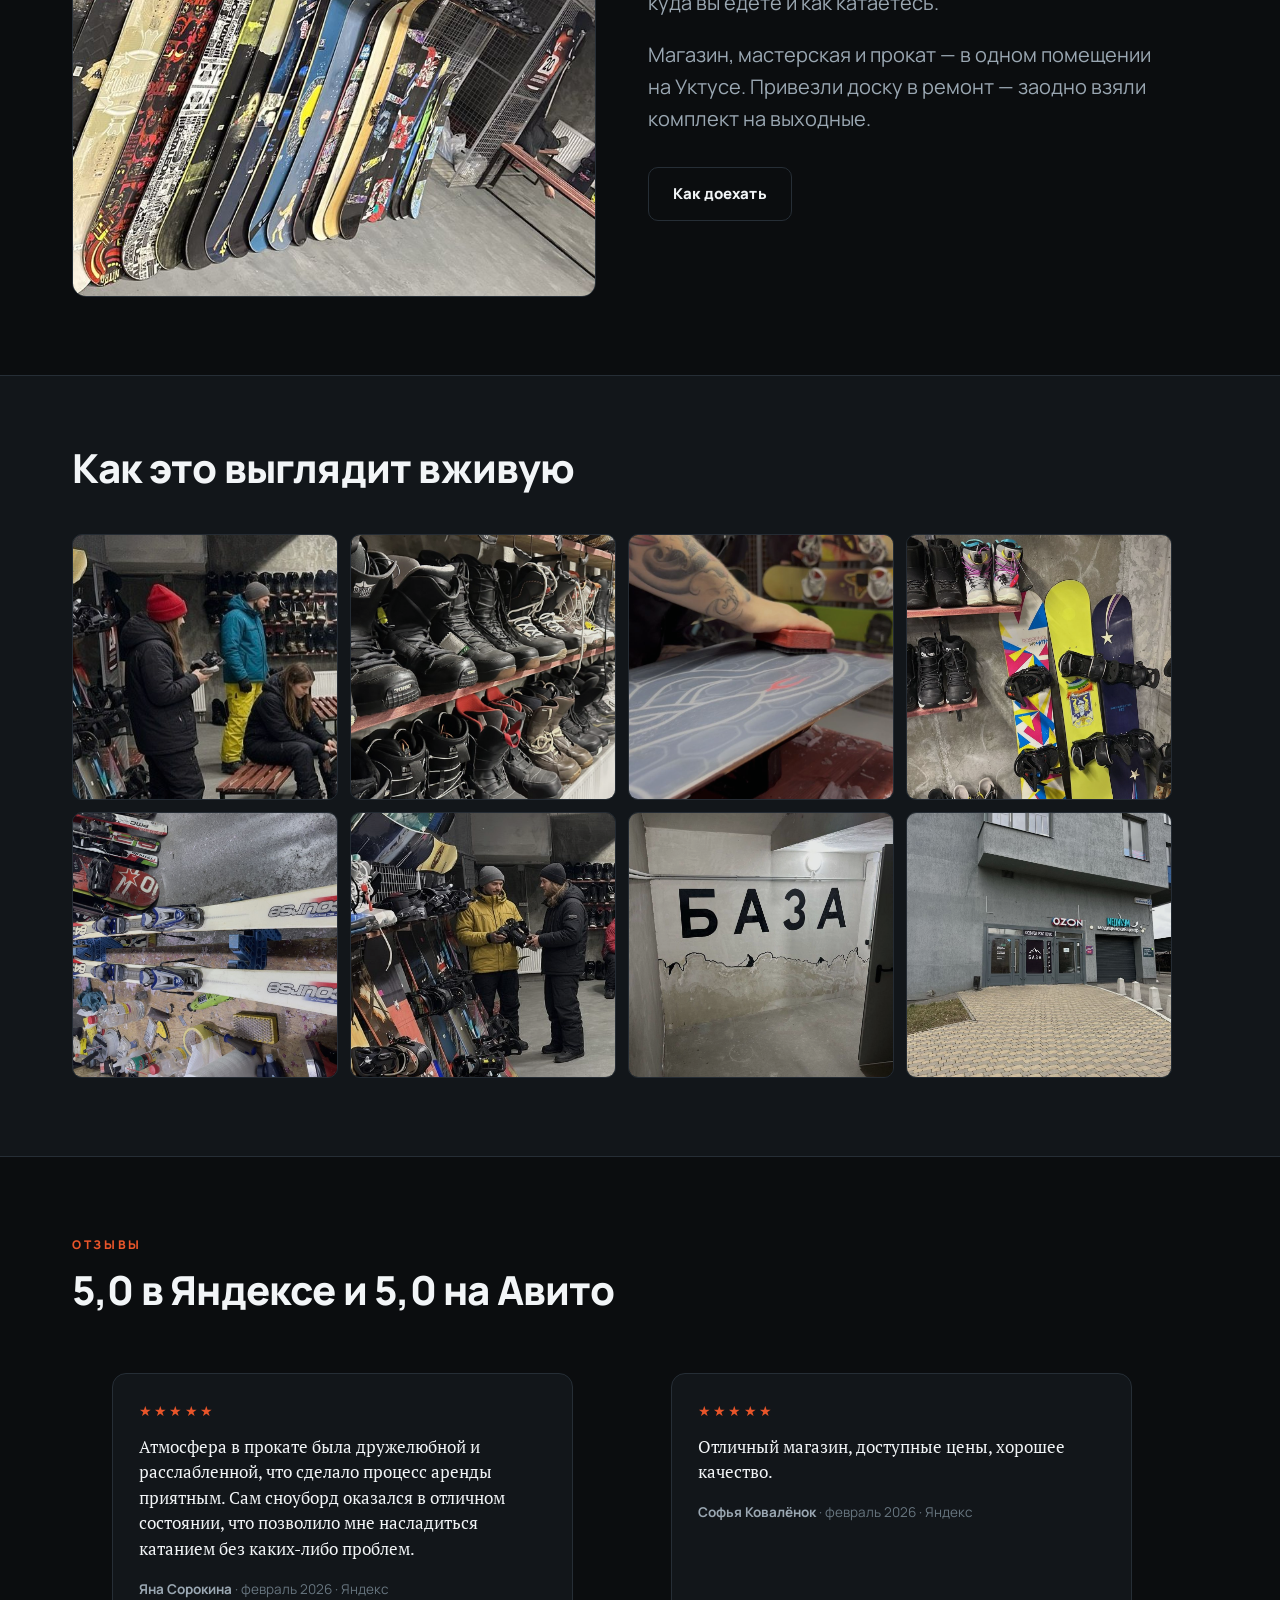
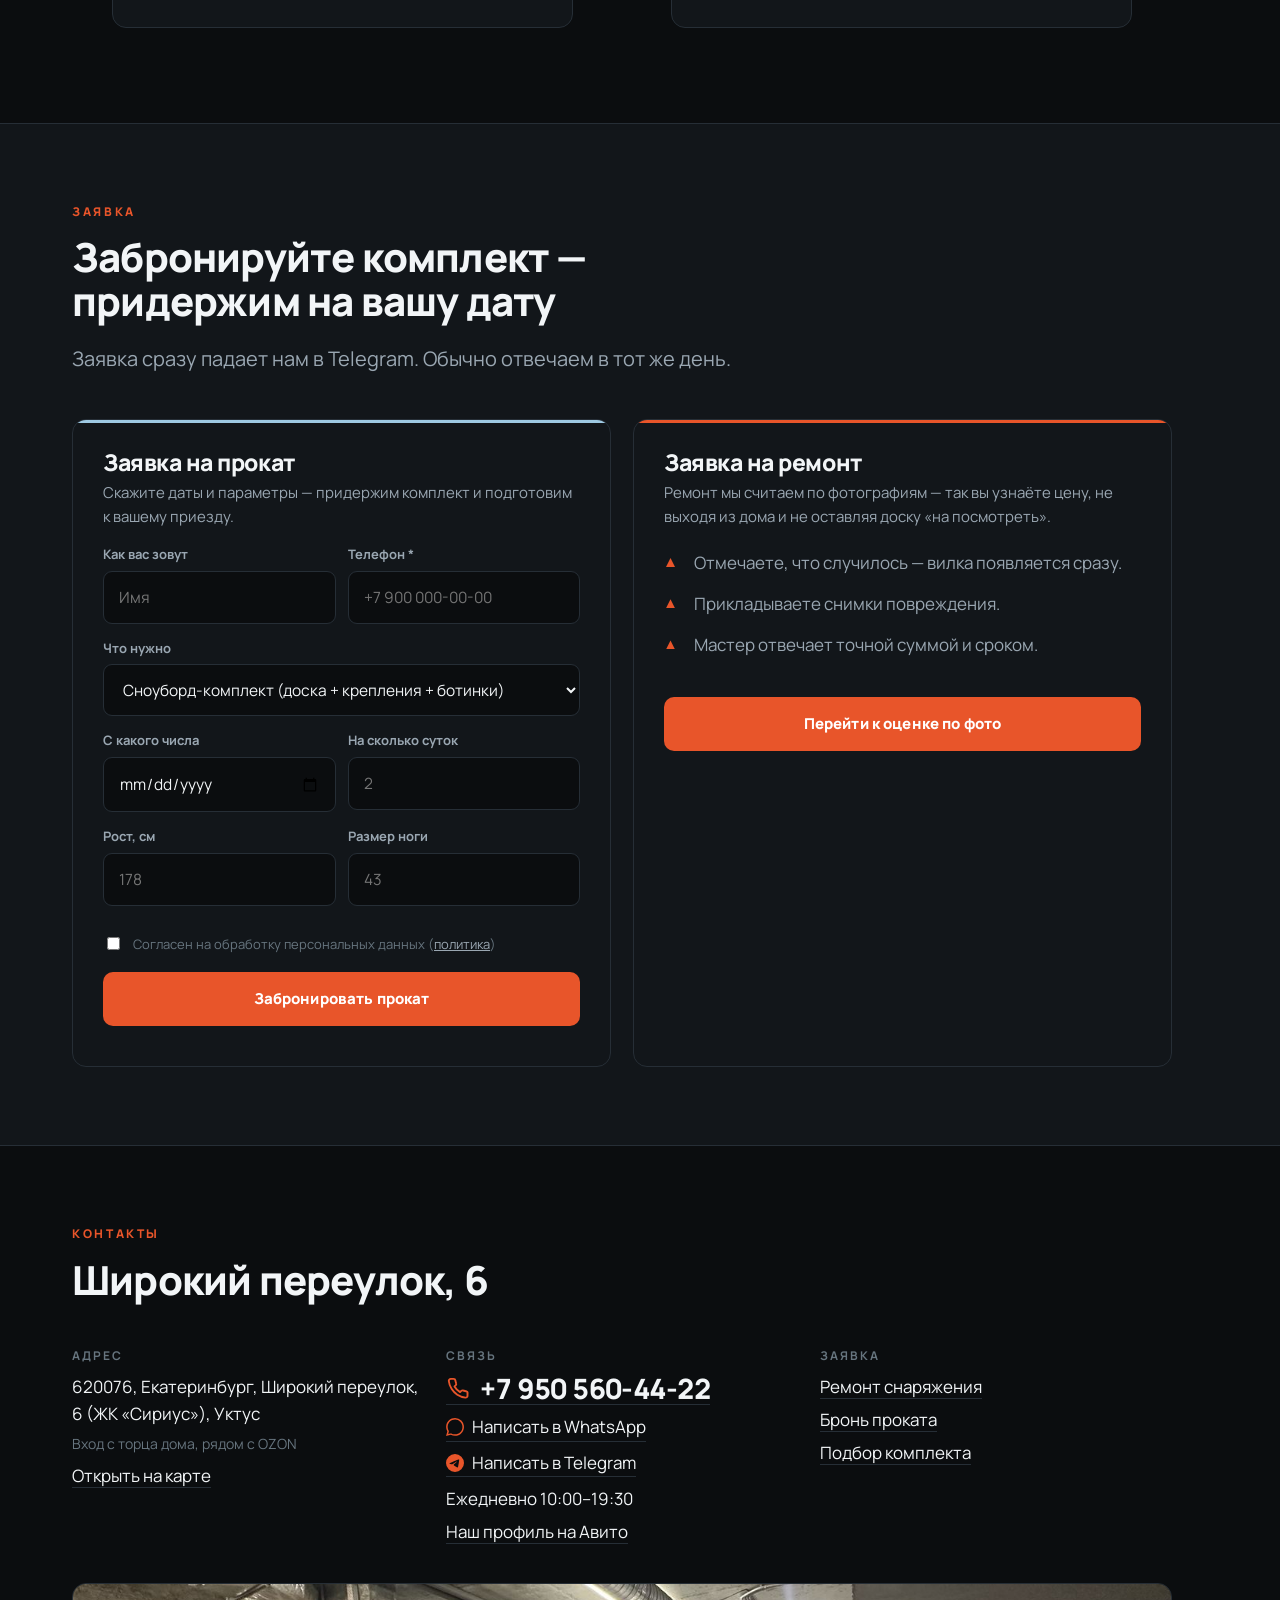
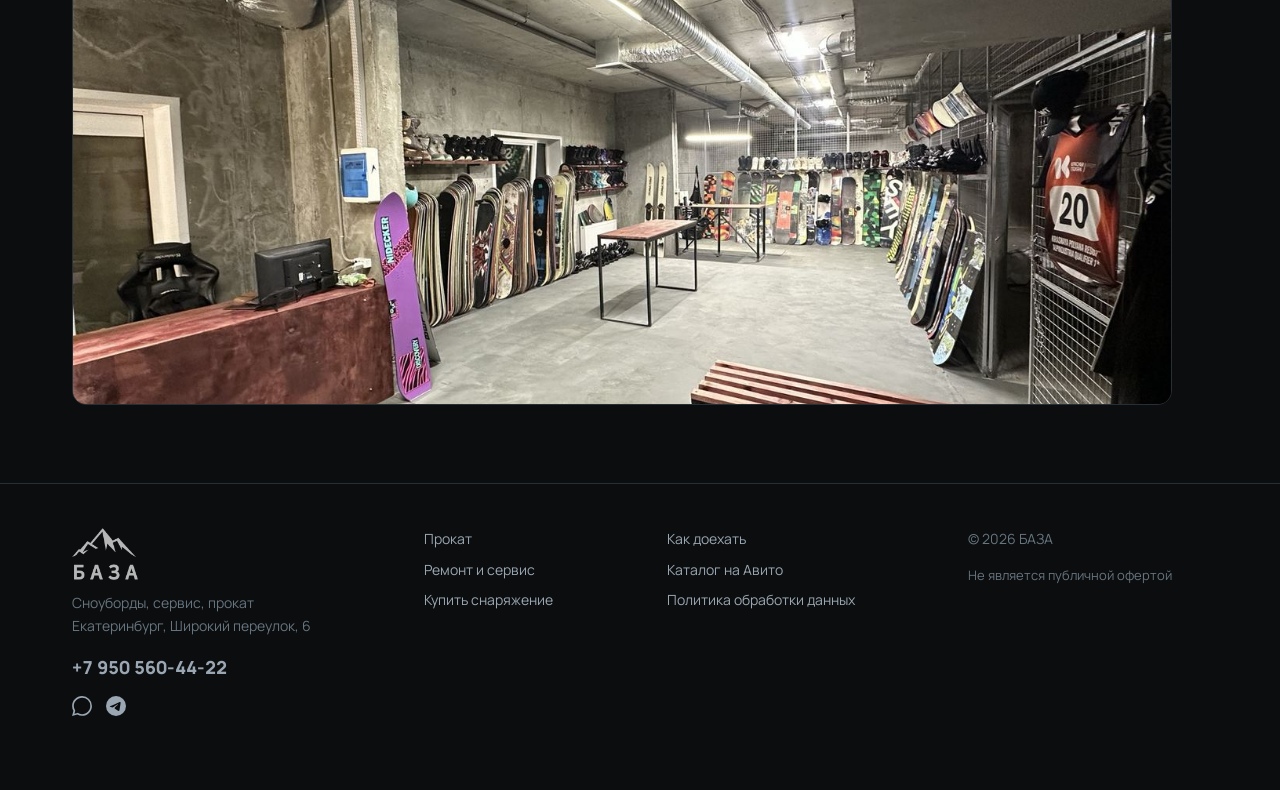
==== commit 93e6bf38: "«Три вещи» подняты в самый верх, цена в карточке проката — из конфига Порядок главной по решению вла" ====
--- a/index.html
+++ b/index.html
@@ -118,6 +118,50 @@
   </div>
 </div>
 
+<!-- ── ТРИ НАПРАВЛЕНИЯ ──────────────────────────────────────── -->
+<section id="uslugi" data-stop="Что делаем">
+  <div class="wrap">
+    <div class="sec-head">
+      <p class="eyebrow">Что мы делаем</p>
+      <h2>Три вещи, за которыми к нам приезжают</h2>
+      <p class="lead">Одно место вместо трёх: взять комплект на выходные,
+      подготовить своё или купить наконец собственное.</p>
+    </div>
+
+    <div class="pillars">
+      <a class="pillar" href="prokat.html">
+        <div class="pillar-img"><img src="photos/shop3-fitting-1.jpg" alt="Подбор сноуборда в прокате БАЗА" loading="lazy"></div>
+        <div class="pillar-txt">
+          <h3>Прокат</h3>
+          <p>Сноуборды, ботинки, защита. Полный комплект <span data-rent-from></span>,
+          подбираем по росту и размеру ноги, выдаём заточенным и отпарафиненным.</p>
+          <div class="pillar-more">Цены и условия →</div>
+        </div>
+      </a>
+
+      <a class="pillar" href="remont.html">
+        <div class="pillar-img"><img src="photos/work-klei.jpg" alt="Склейка лыжи под струбцинами в мастерской БАЗА" loading="lazy"></div>
+        <div class="pillar-txt">
+          <h3>Ремонт и сервис</h3>
+          <p>Канты, парафин, заварка задиров, вырванный кант, склейка сломанной лыжи,
+          крепления, ботинки. Делаем сами, в своей мастерской.</p>
+          <div class="pillar-more">Смотреть работы до и после →</div>
+        </div>
+      </a>
+
+      <a class="pillar" href="catalog.html">
+        <div class="pillar-img"><img src="photos/shop-gear.jpg" alt="Снаряжение на складе БАЗА" loading="lazy"></div>
+        <div class="pillar-txt">
+          <h3>Продажа</h3>
+          <p>Новые и б/у комплекты, доски, крепления, ботинки, защита.
+          Основной каталог — на Авито, отправляем по всей России.</p>
+          <div class="pillar-more">Открыть каталог →</div>
+        </div>
+      </a>
+    </div>
+  </div>
+</section>
+
 <!-- ── СНАРЯЖЕНИЕ ПРОКАТА ───────────────────────────────────── -->
 <section class="sec-alt" id="snaryazhenie" data-stop="Снаряжение">
   <div class="wrap">
@@ -247,50 +291,6 @@
     </ol>
 
     <div data-estimate></div>
-  </div>
-</section>
-
-<!-- ── ТРИ НАПРАВЛЕНИЯ ──────────────────────────────────────── -->
-<section id="uslugi" data-stop="Что делаем">
-  <div class="wrap">
-    <div class="sec-head">
-      <p class="eyebrow">Что мы делаем</p>
-      <h2>Три вещи, за которыми к нам приезжают</h2>
-      <p class="lead">Одно место вместо трёх: взять комплект на выходные,
-      подготовить своё или купить наконец собственное.</p>
-    </div>
-
-    <div class="pillars">
-      <a class="pillar" href="prokat.html">
-        <div class="pillar-img"><img src="photos/shop3-fitting-1.jpg" alt="Подбор сноуборда в прокате БАЗА" loading="lazy"></div>
-        <div class="pillar-txt">
-          <h3>Прокат</h3>
-          <p>Сноуборды, ботинки, защита. Комплект от 1 400 ₽ в сутки, подбираем
-          по росту и размеру ноги, выдаём заточенным и отпарафиненным.</p>
-          <div class="pillar-more">Цены и условия →</div>
-        </div>
-      </a>
-
-      <a class="pillar" href="remont.html">
-        <div class="pillar-img"><img src="photos/work-klei.jpg" alt="Склейка лыжи под струбцинами в мастерской БАЗА" loading="lazy"></div>
-        <div class="pillar-txt">
-          <h3>Ремонт и сервис</h3>
-          <p>Канты, парафин, заварка задиров, вырванный кант, склейка сломанной лыжи,
-          крепления, ботинки. Делаем сами, в своей мастерской.</p>
-          <div class="pillar-more">Смотреть работы до и после →</div>
-        </div>
-      </a>
-
-      <a class="pillar" href="catalog.html">
-        <div class="pillar-img"><img src="photos/shop-gear.jpg" alt="Снаряжение на складе БАЗА" loading="lazy"></div>
-        <div class="pillar-txt">
-          <h3>Продажа</h3>
-          <p>Новые и б/у комплекты, доски, крепления, ботинки, защита.
-          Основной каталог — на Авито, отправляем по всей России.</p>
-          <div class="pillar-more">Открыть каталог →</div>
-        </div>
-      </a>
-    </div>
   </div>
 </section>
 
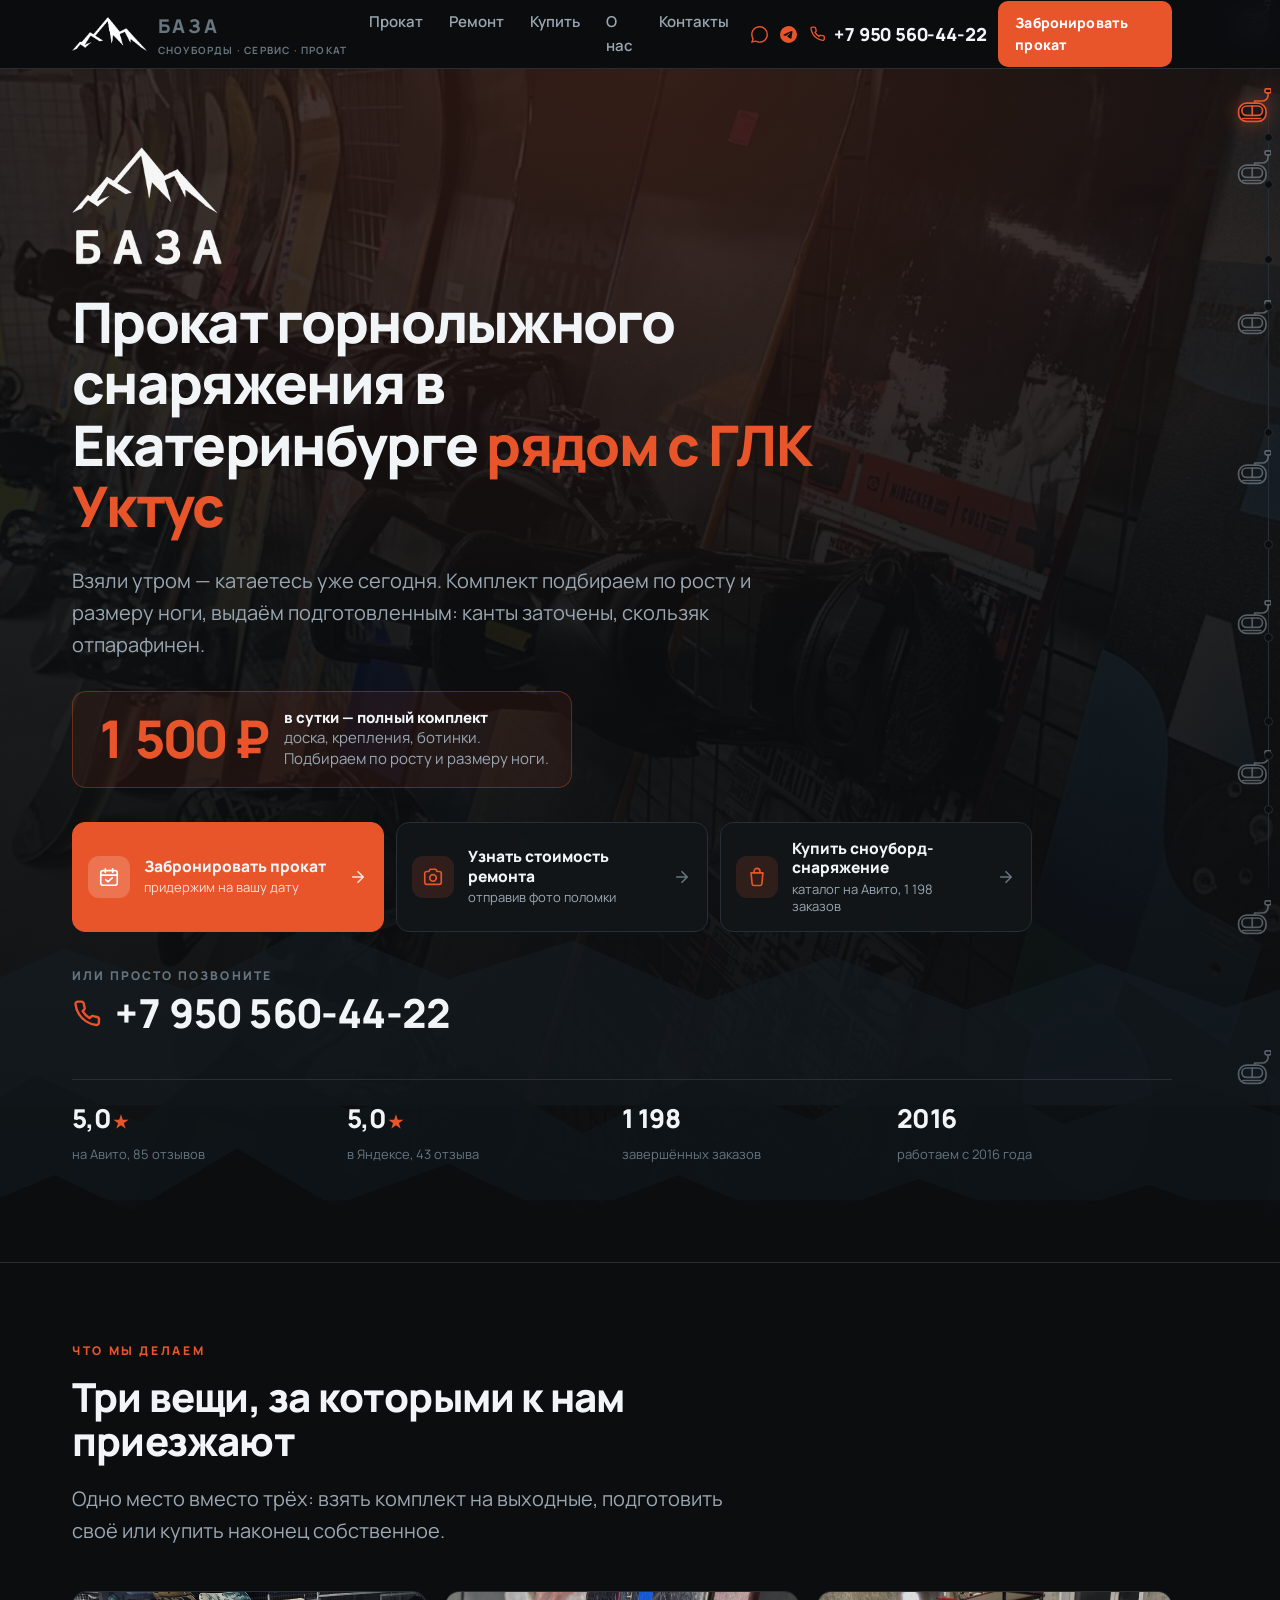
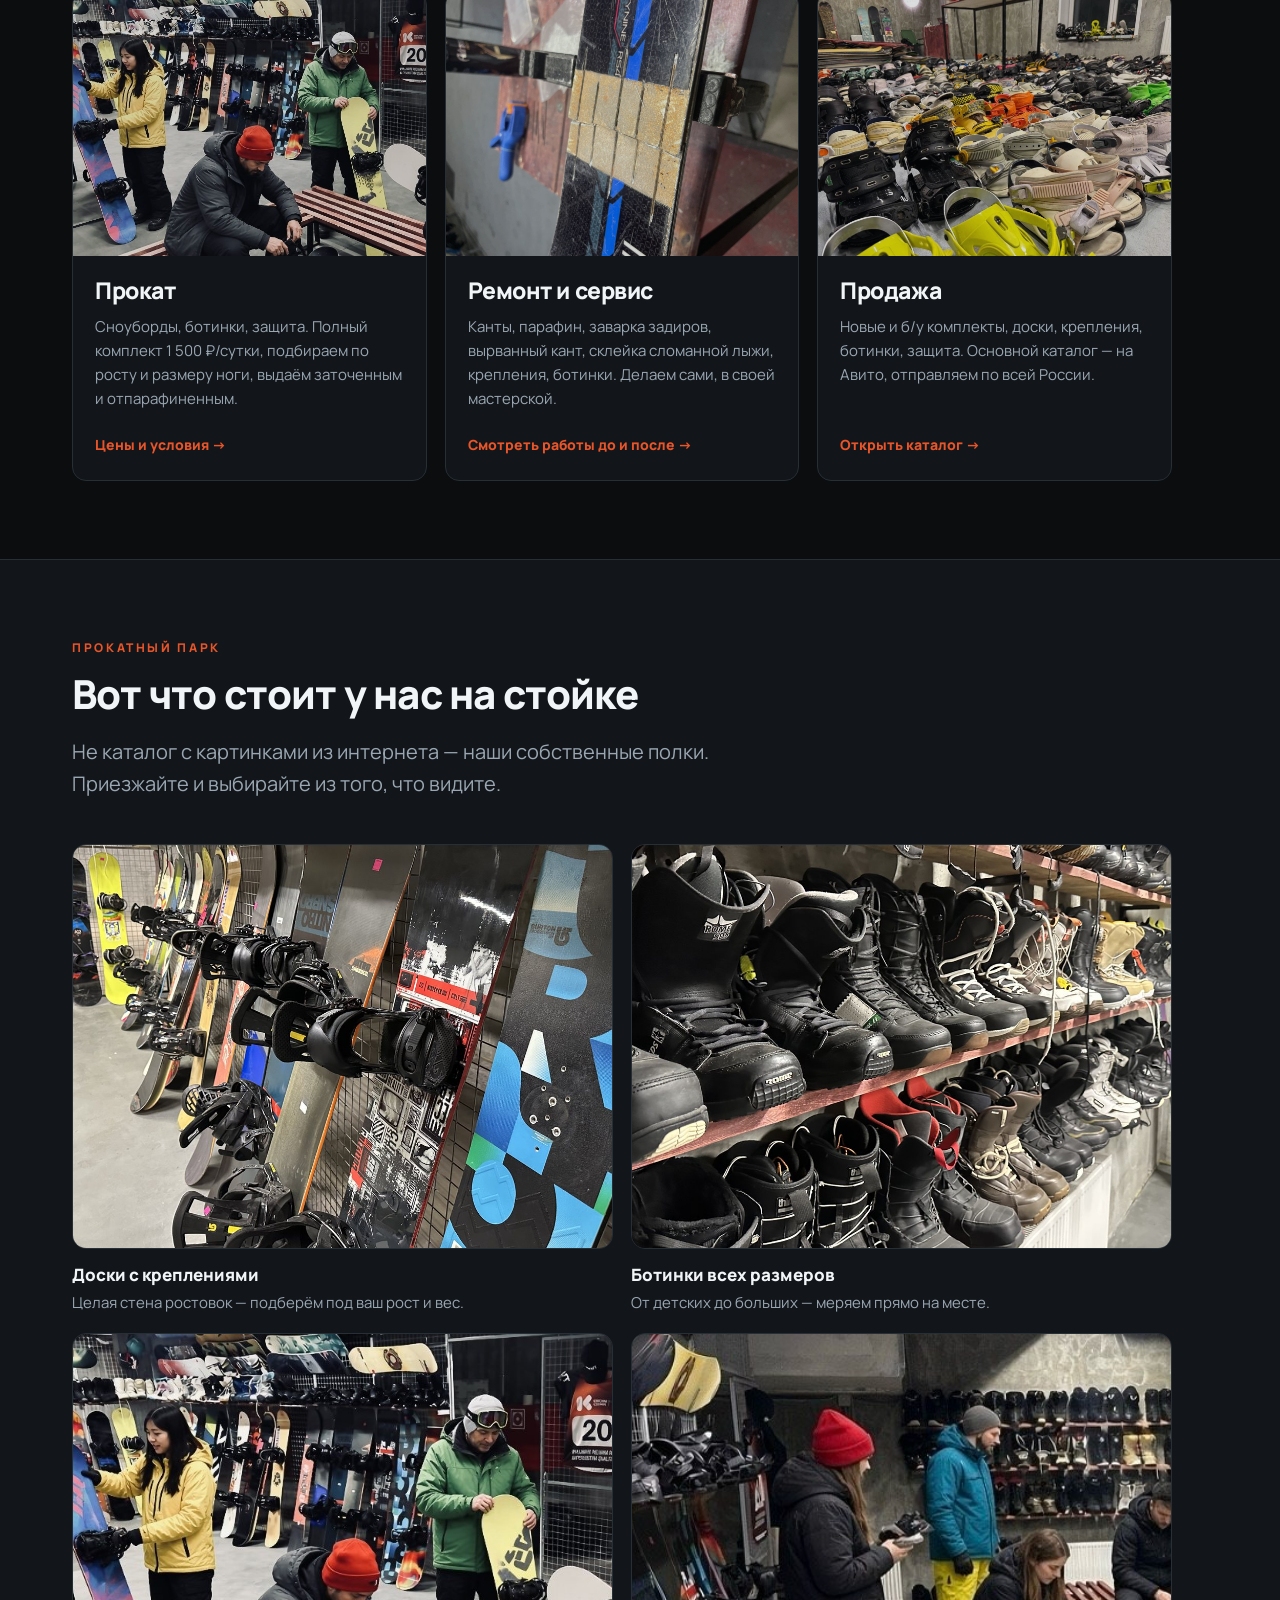
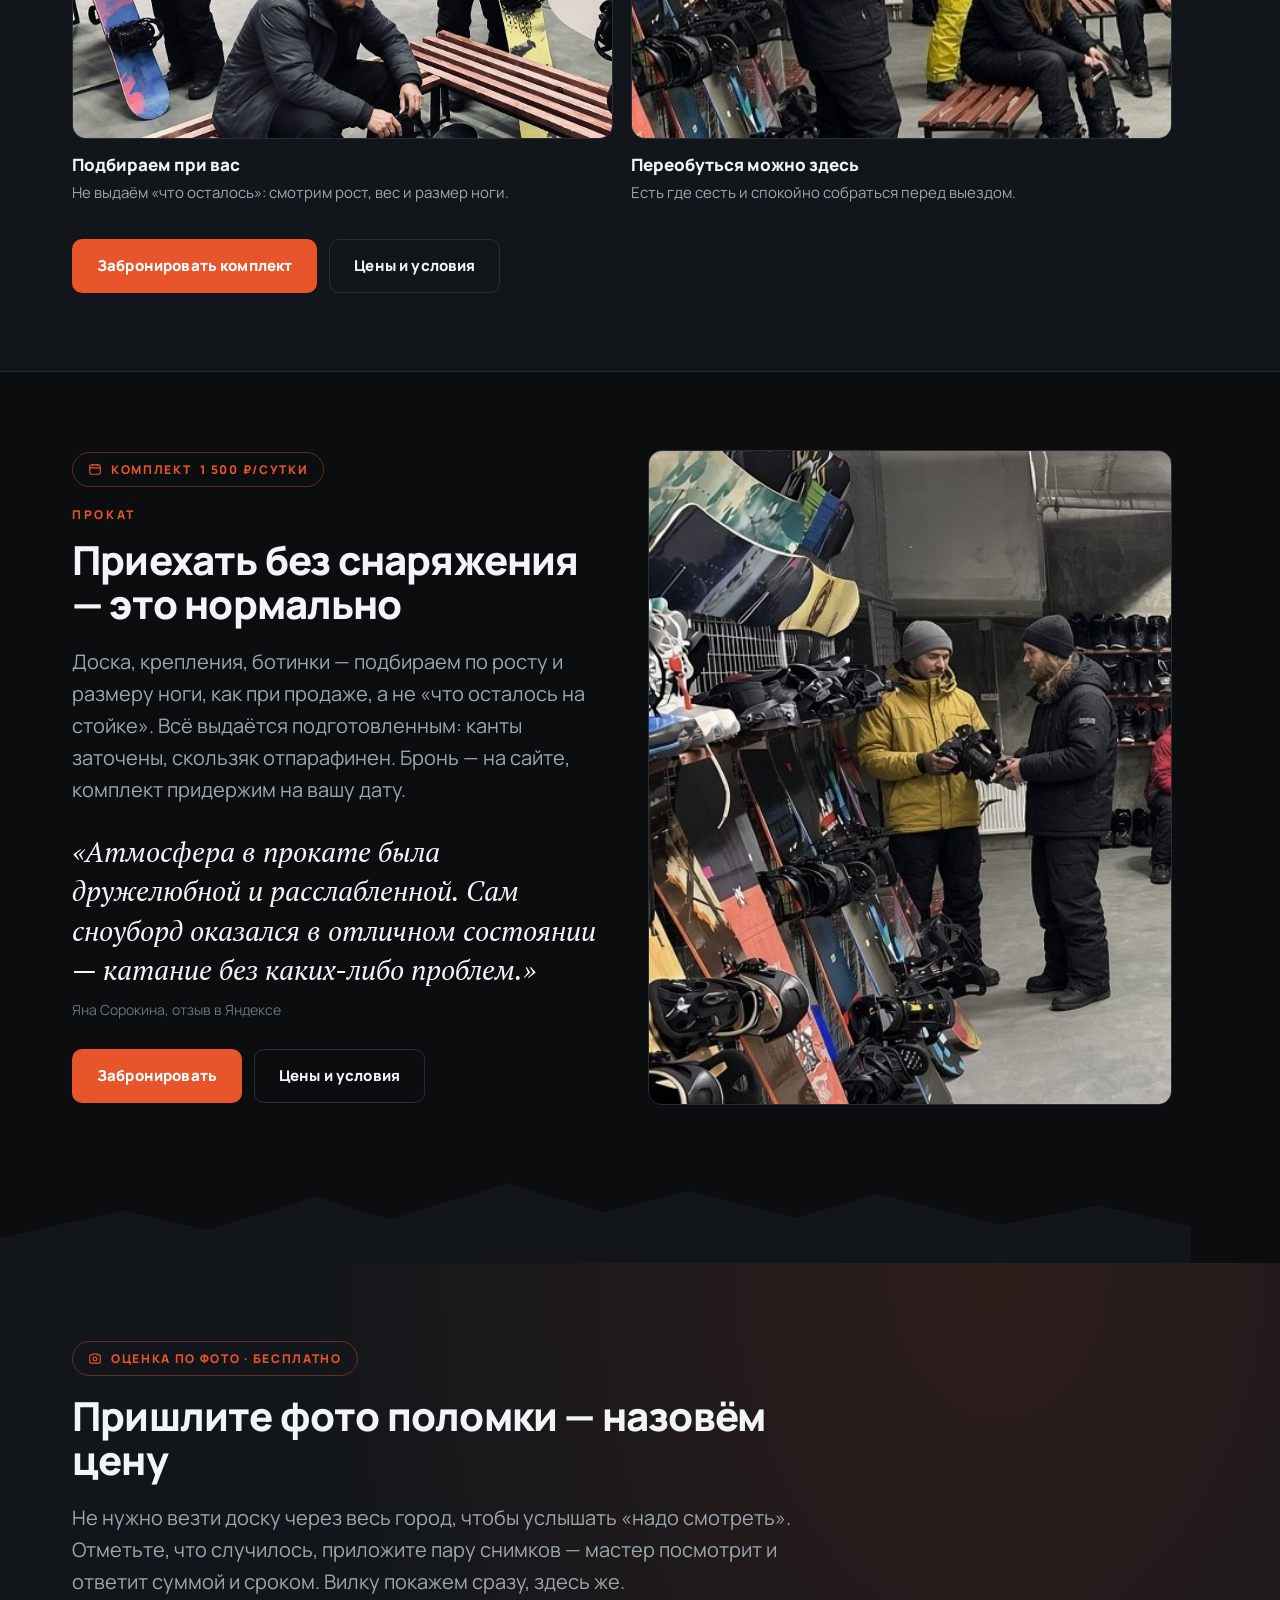
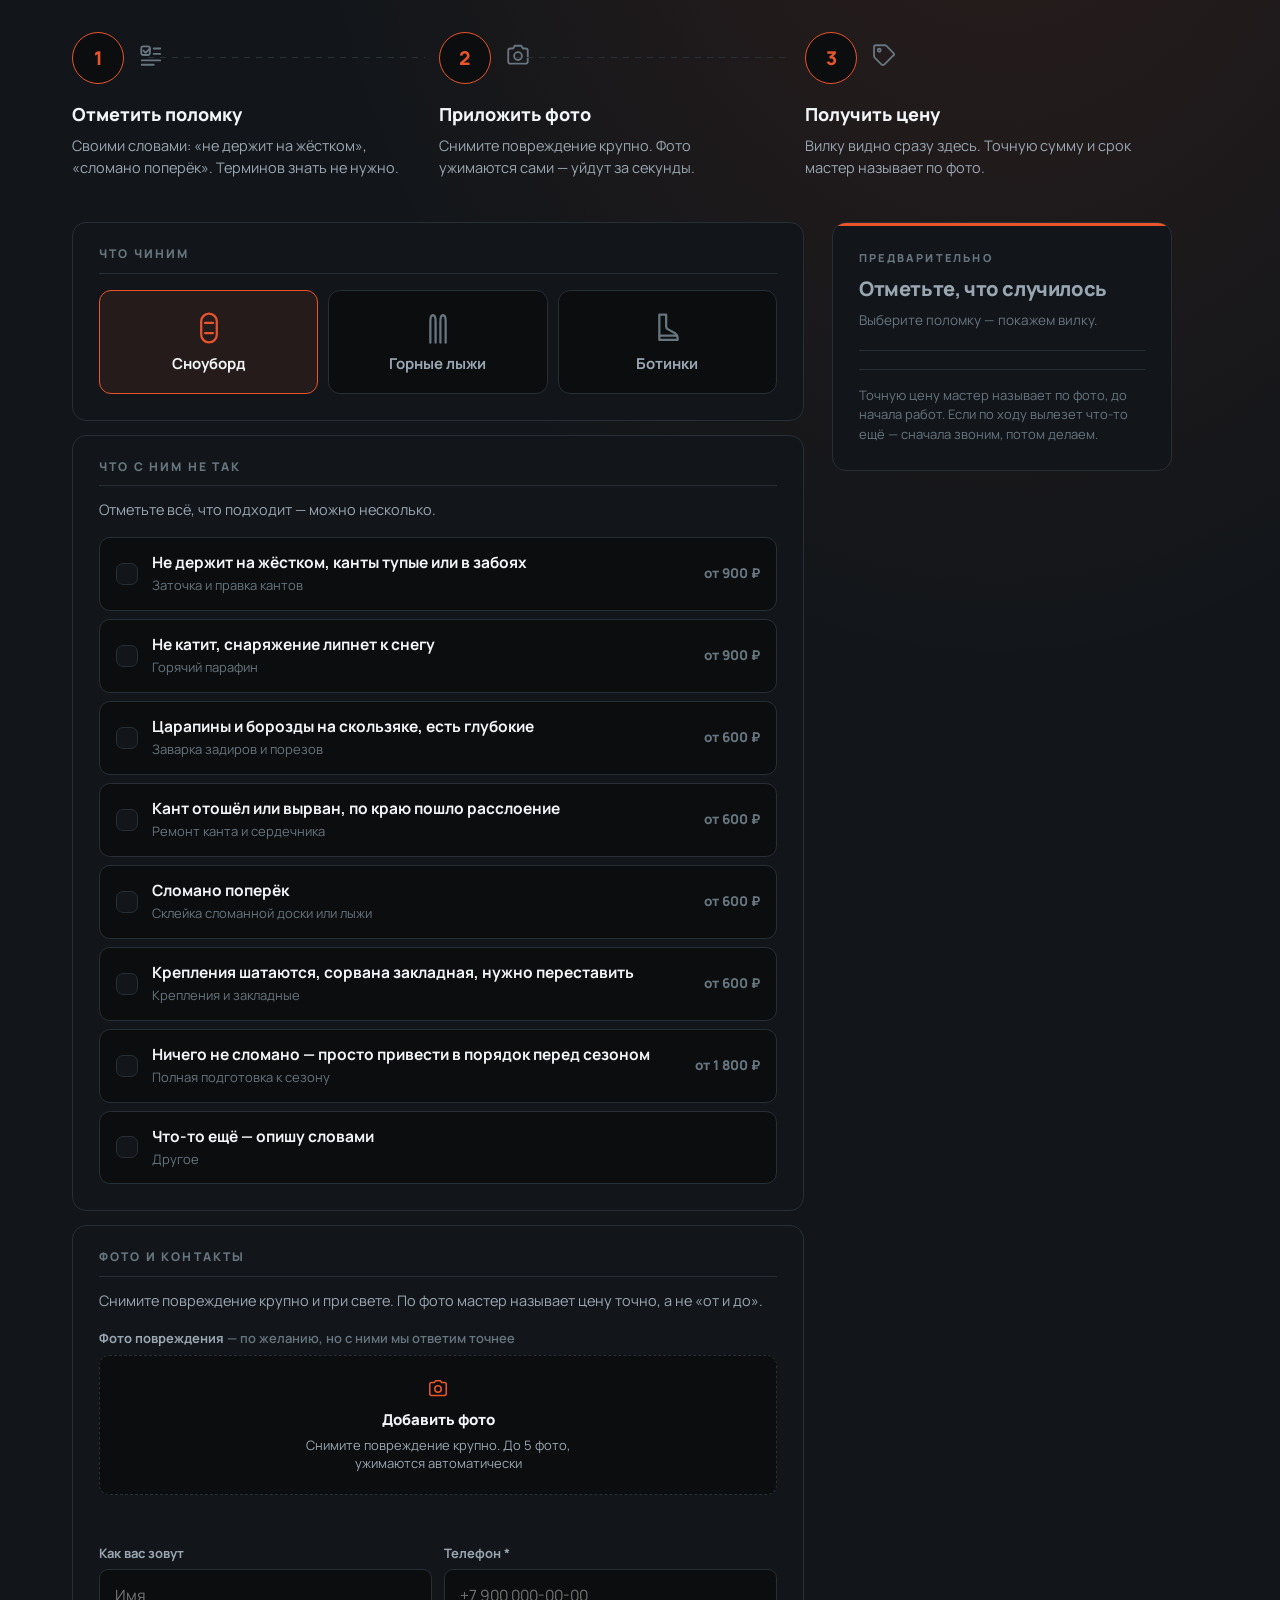
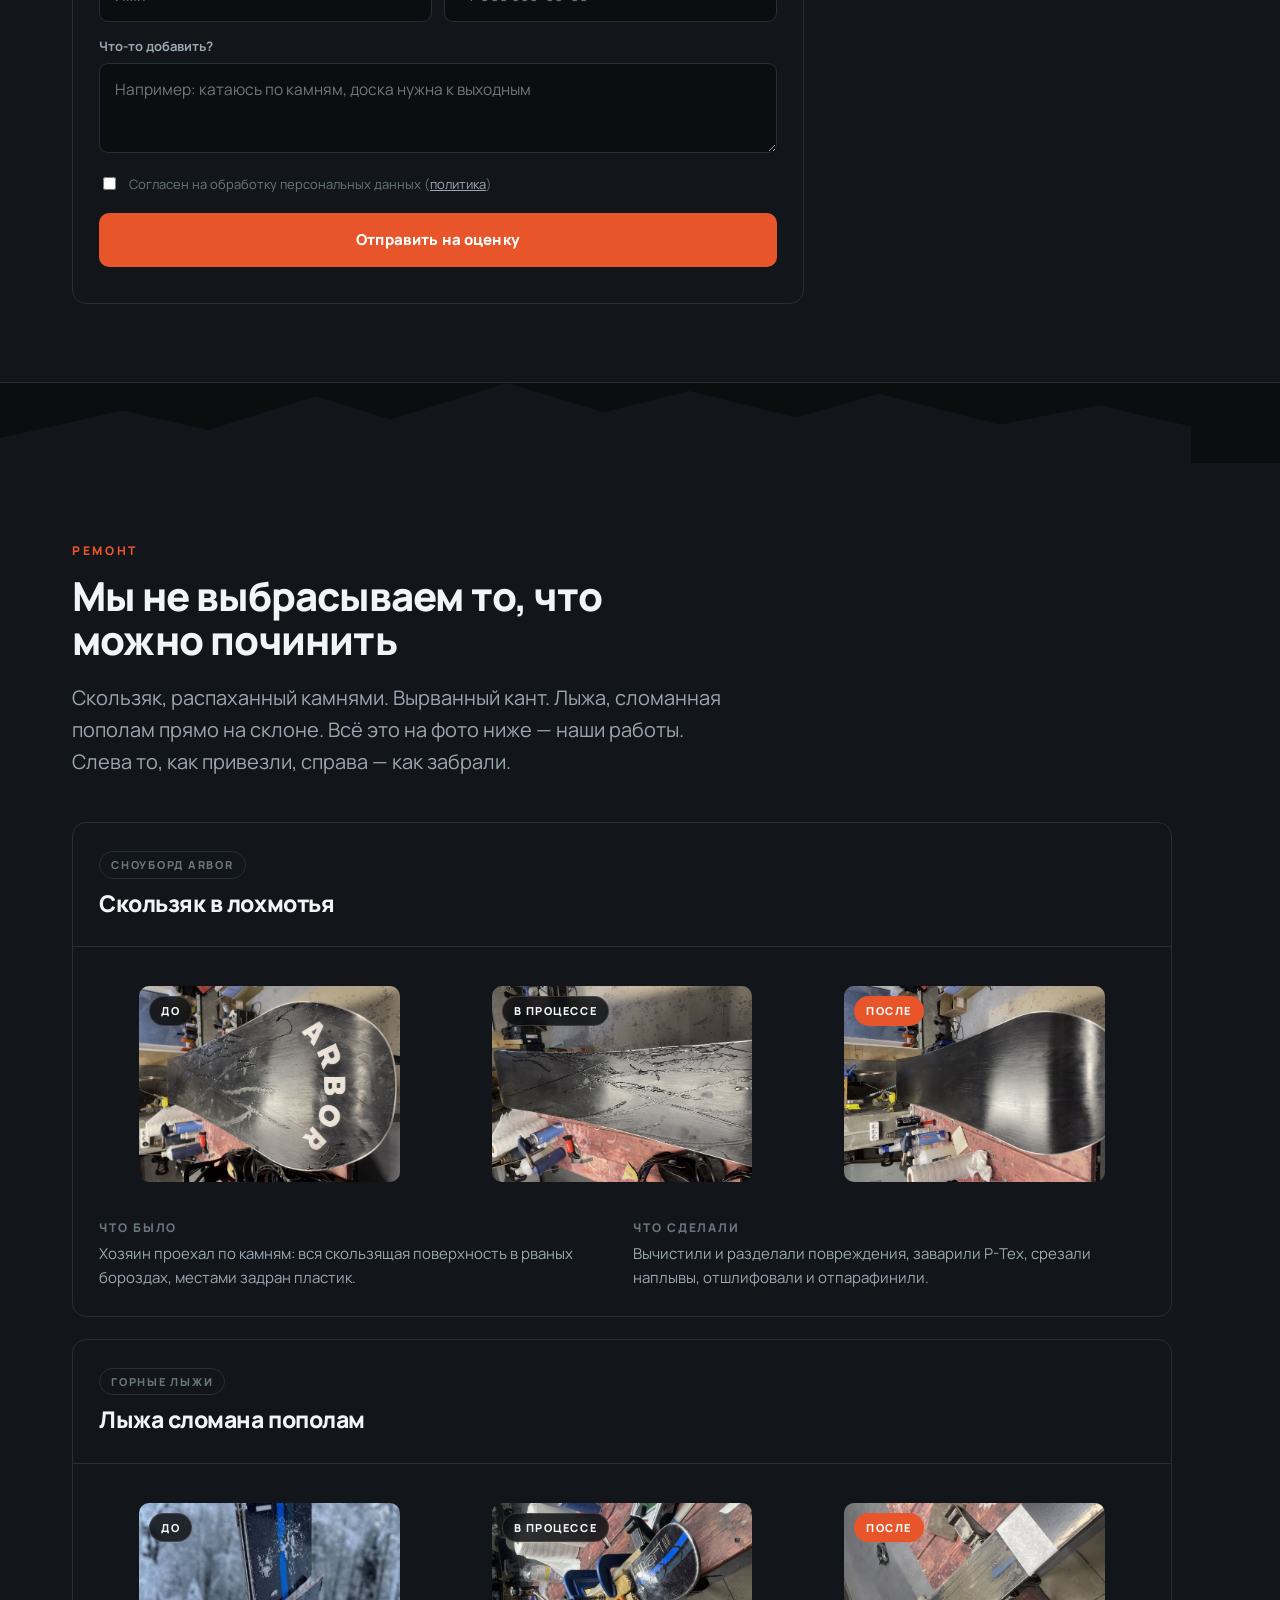
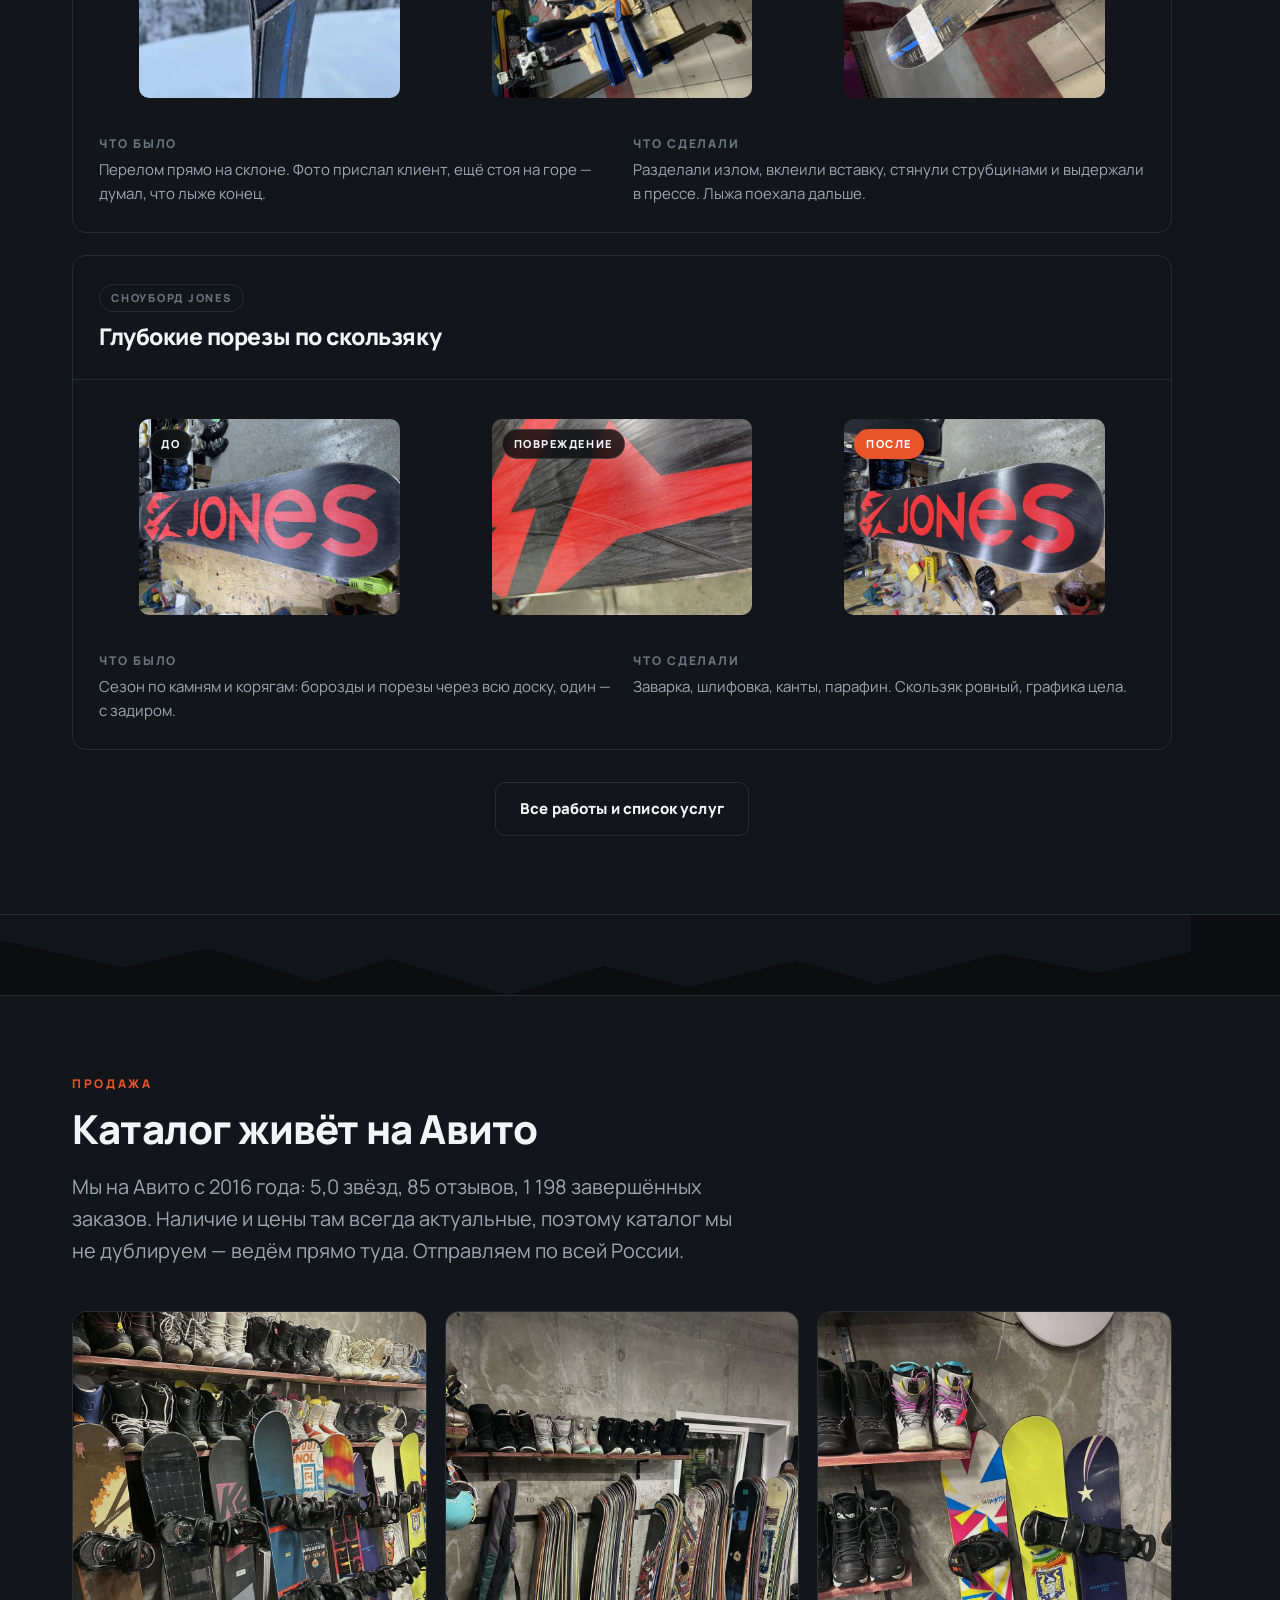
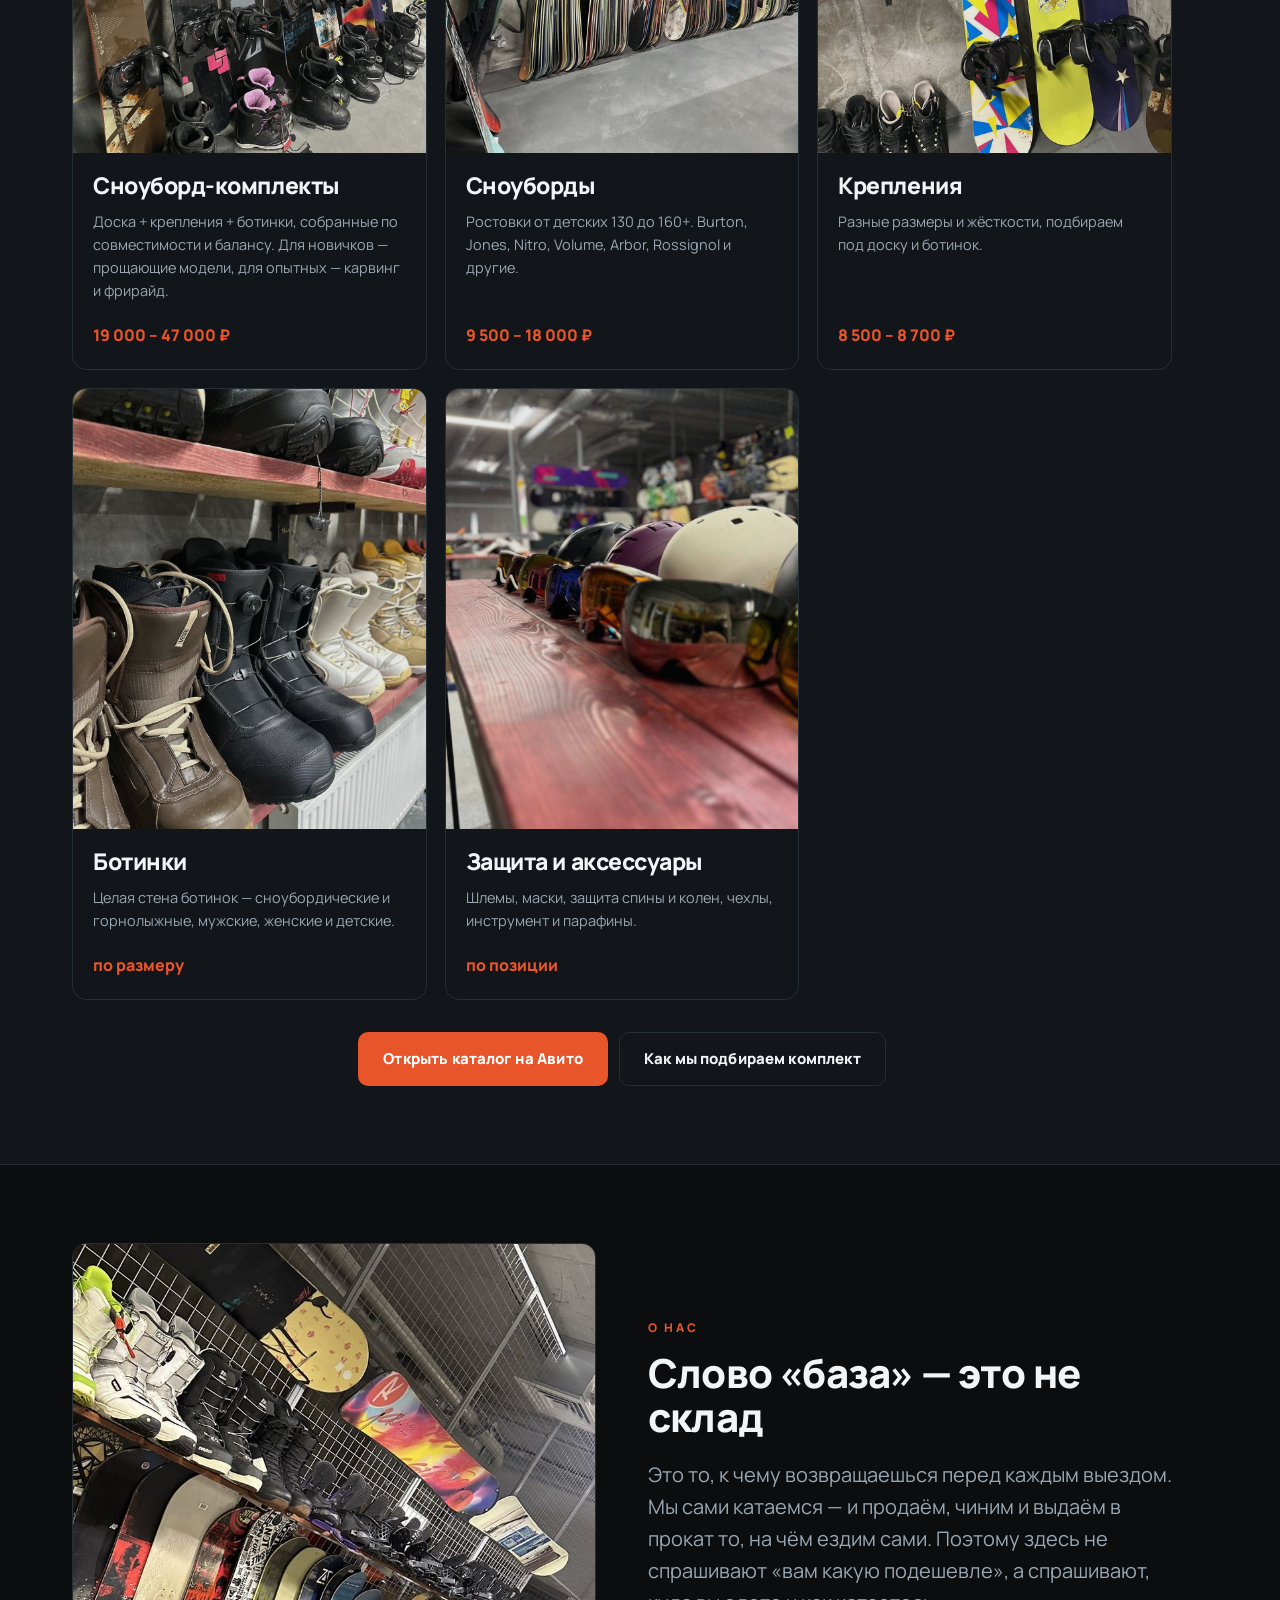
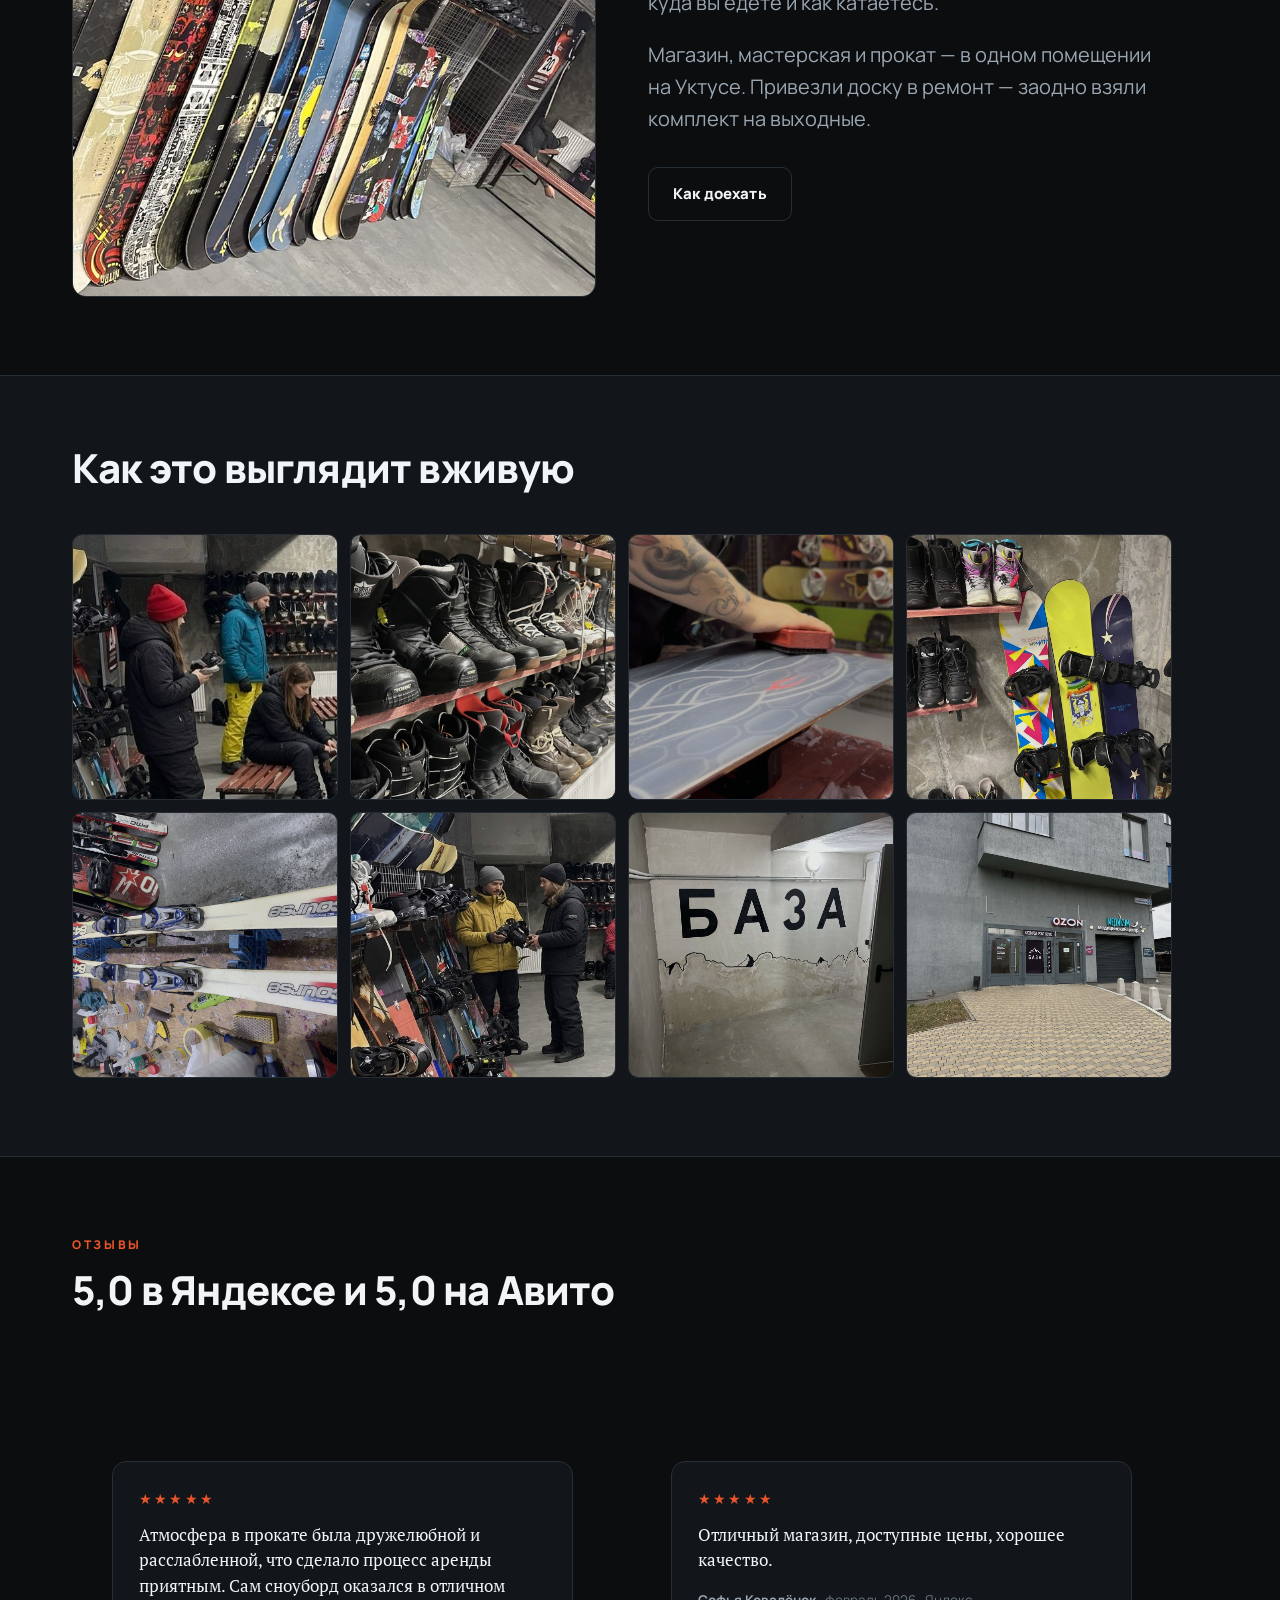
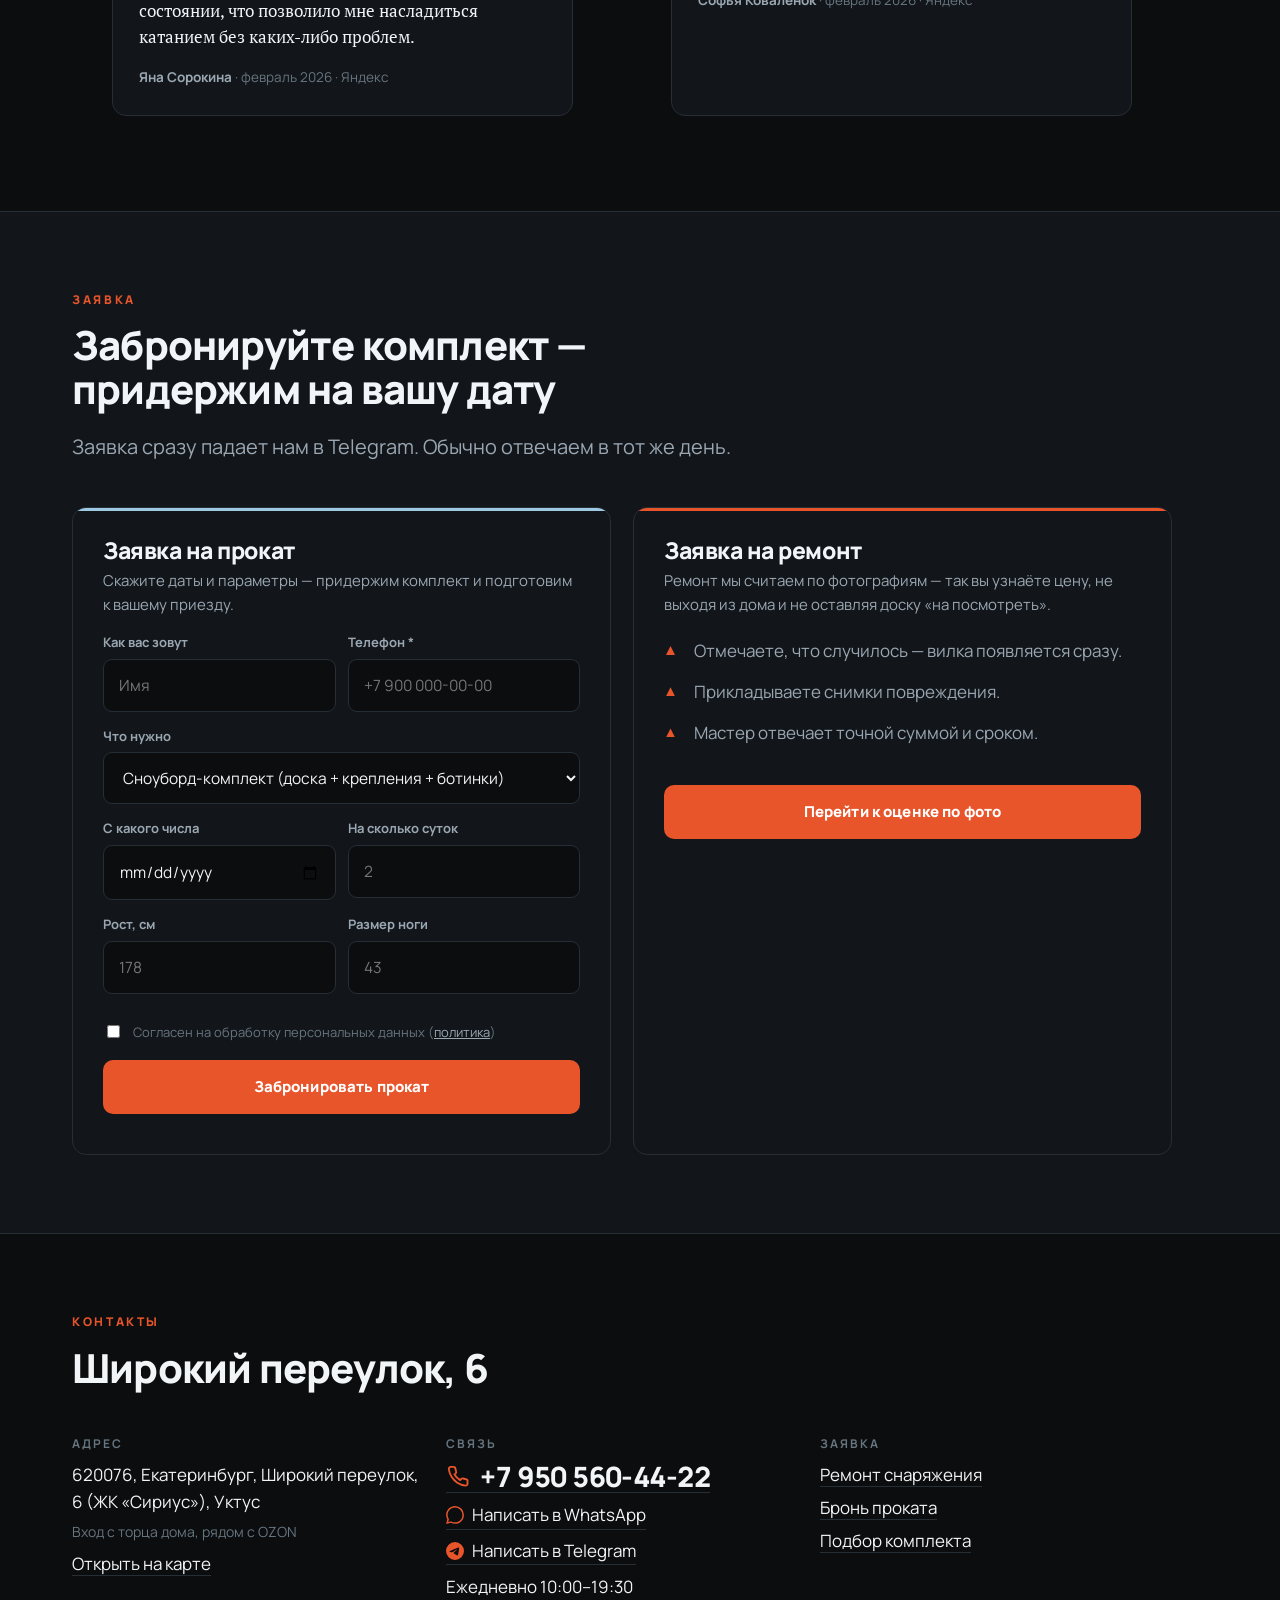
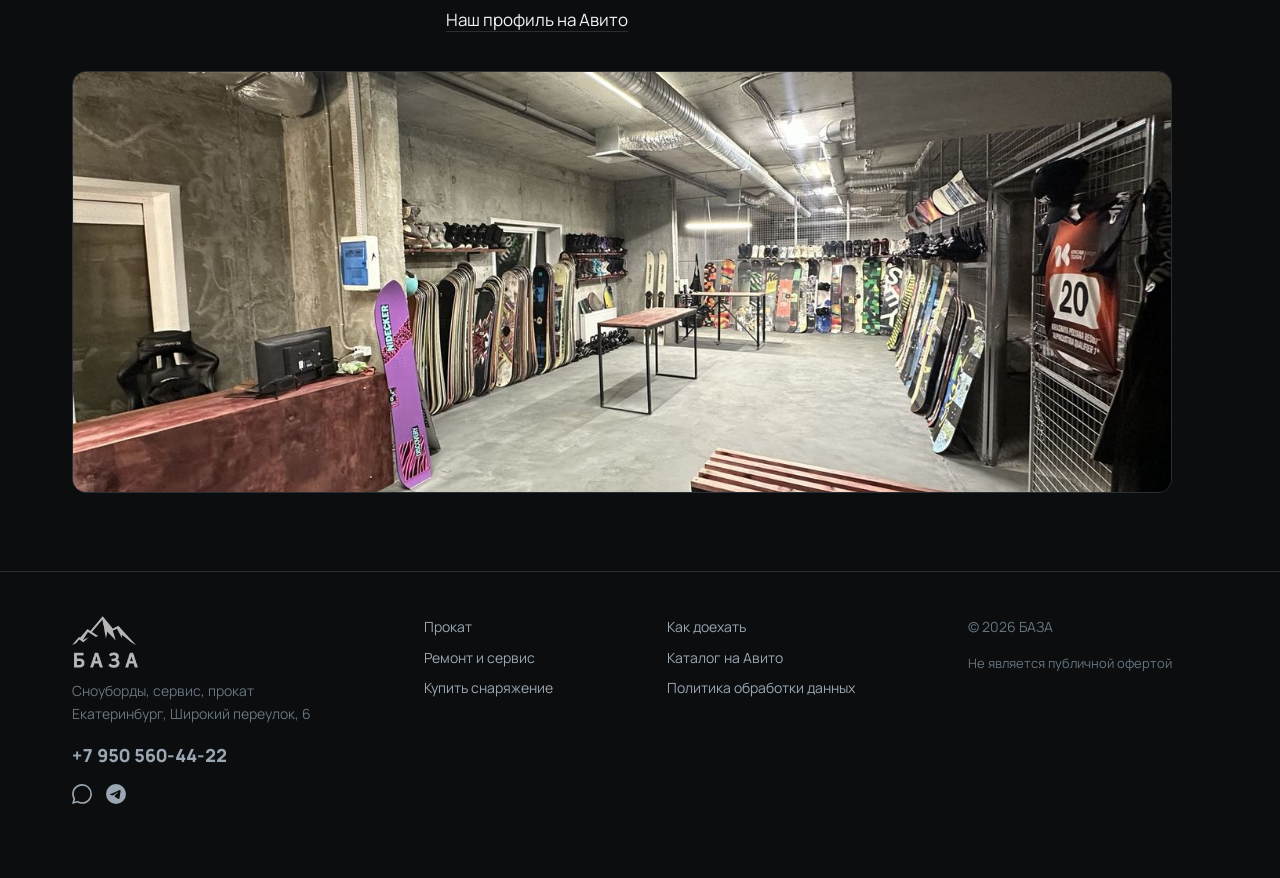
==== commit a326641f: "Виджет рейтинга Яндекс.Карт в разделе отзывов Официальный бейдж рядом с заголовком «5,0 в Яндексе и " ====
--- a/index.html
+++ b/index.html
@@ -15,7 +15,7 @@
 <link rel="preconnect" href="https://fonts.googleapis.com">
 <link rel="preconnect" href="https://fonts.gstatic.com" crossorigin>
 <link href="https://fonts.googleapis.com/css2?family=Manrope:wght@400;600;700;800&family=PT+Serif:ital@0;1&display=swap" rel="stylesheet">
-<link rel="stylesheet" href="styles.css?v=20">
+<link rel="stylesheet" href="styles.css?v=21">
 </head>
 <body>
 
@@ -390,9 +390,14 @@
 <!-- ── ОТЗЫВЫ ───────────────────────────────────────────────── -->
 <section id="otzyvy" data-stop="Отзывы">
   <div class="wrap">
-    <div class="sec-head">
-      <p class="eyebrow">Отзывы</p>
-      <h2><span data-ya-rating></span> в Яндексе и <span data-avito-rating></span> на Авито</h2>
+    <div class="sec-head otzyvy-head">
+      <div>
+        <p class="eyebrow">Отзывы</p>
+        <h2><span data-ya-rating></span> в Яндексе и <span data-avito-rating></span> на Авито</h2>
+      </div>
+      <div class="ya-widget">
+        <iframe src="https://yandex.ru/sprav/widget/rating-badge/194296406237?type=alt&theme=dark" width="150" height="50" frameborder="0" loading="lazy" title="Рейтинг БАЗА на Яндексе"></iframe>
+      </div>
     </div>
     <div class="revs" id="reviews"></div>
   </div>
@@ -544,11 +549,11 @@
   </div>
 </footer>
 
-<script src="config.js?v=20"></script>
-<script src="app.js?v=20"></script>
-<script src="estimate.js?v=20"></script>
-<script src="photos.js?v=20"></script>
-<script src="forms.js?v=20"></script>
-<script src="mountains.js?v=20"></script>
+<script src="config.js?v=21"></script>
+<script src="app.js?v=21"></script>
+<script src="estimate.js?v=21"></script>
+<script src="photos.js?v=21"></script>
+<script src="forms.js?v=21"></script>
+<script src="mountains.js?v=21"></script>
 </body>
 </html>
--- a/styles.css
+++ b/styles.css
@@ -764,3 +764,8 @@
   .fleet-grid{ grid-template-columns:1fr; gap:22px; }
   .price-big{ width:100%; gap:12px; padding:16px 18px; }
 }
+
+/* ── виджет отзывов Яндекса ───────────────────────────────── */
+.otzyvy-head{ display:flex; align-items:flex-end; justify-content:space-between; flex-wrap:wrap; gap:18px; }
+.ya-widget{ flex:0 0 auto; border-radius:10px; overflow:hidden; line-height:0; }
+.ya-widget iframe{ display:block; border:0; }
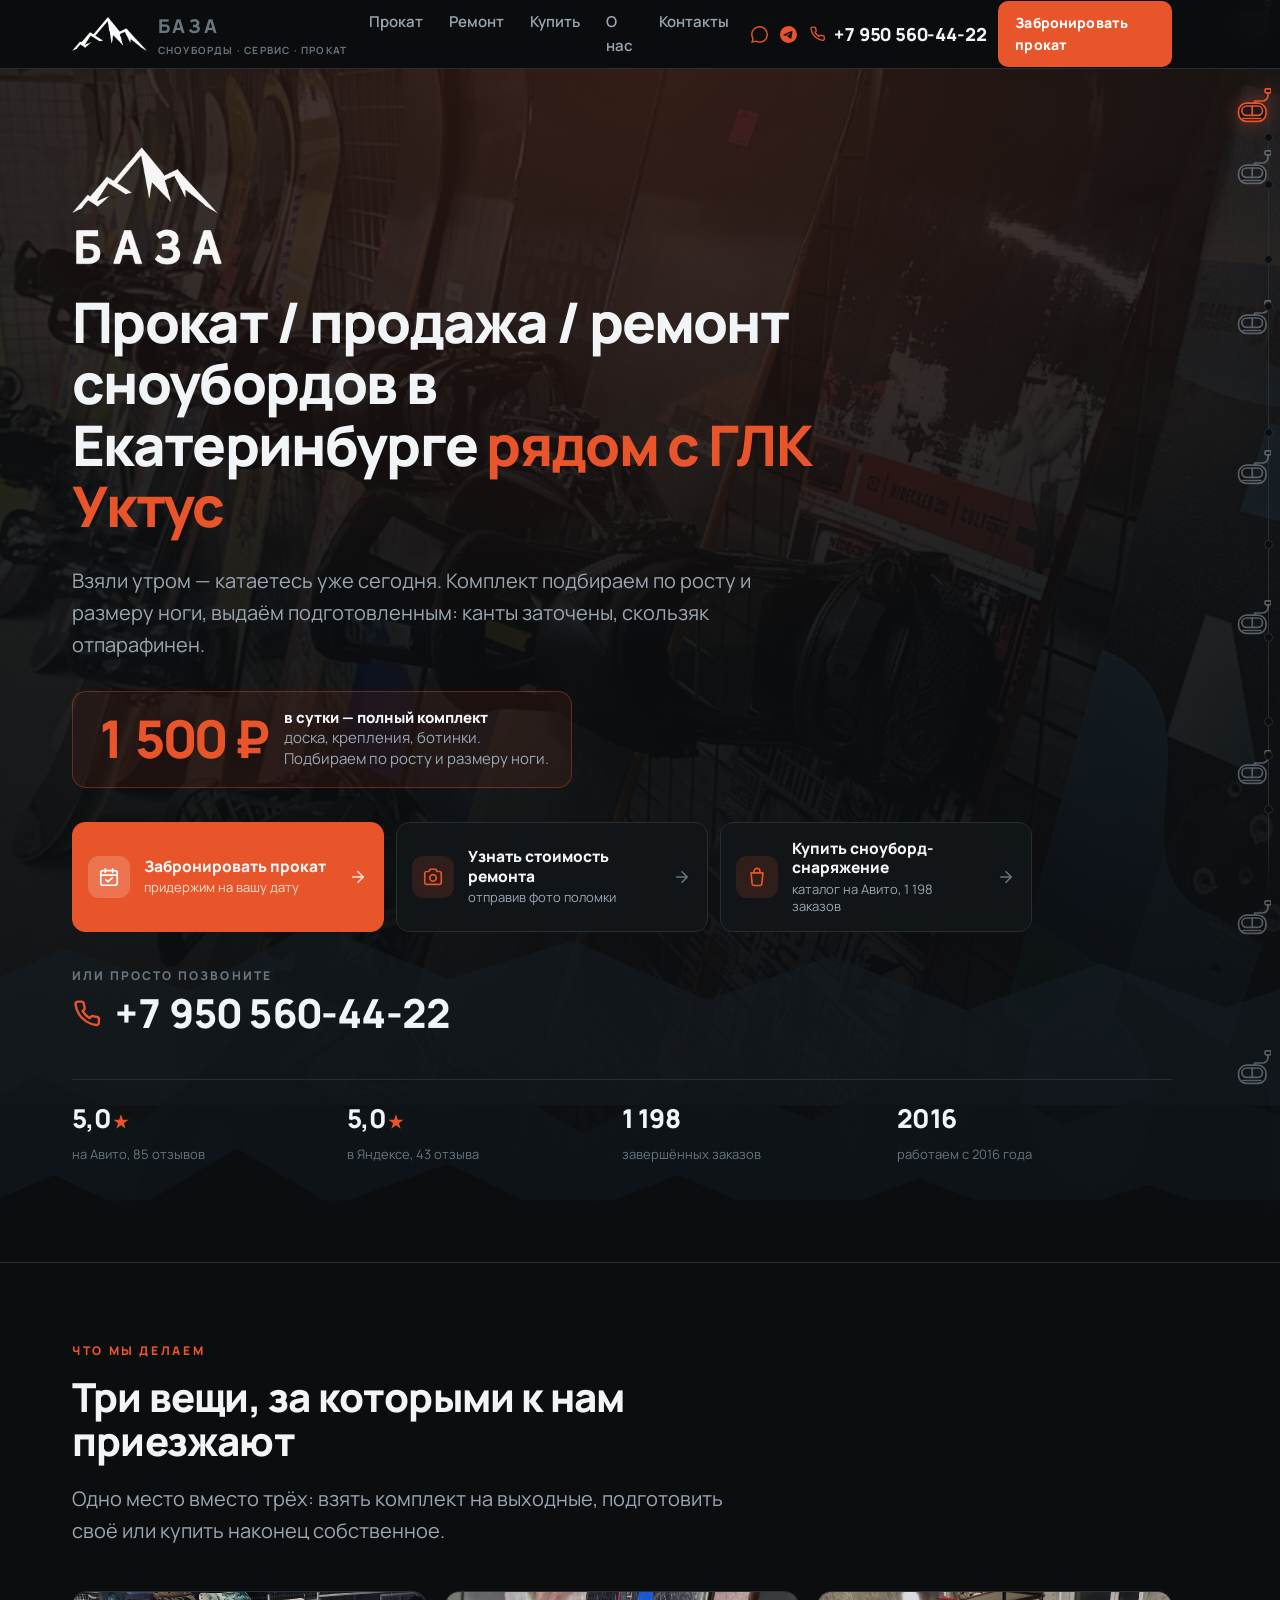
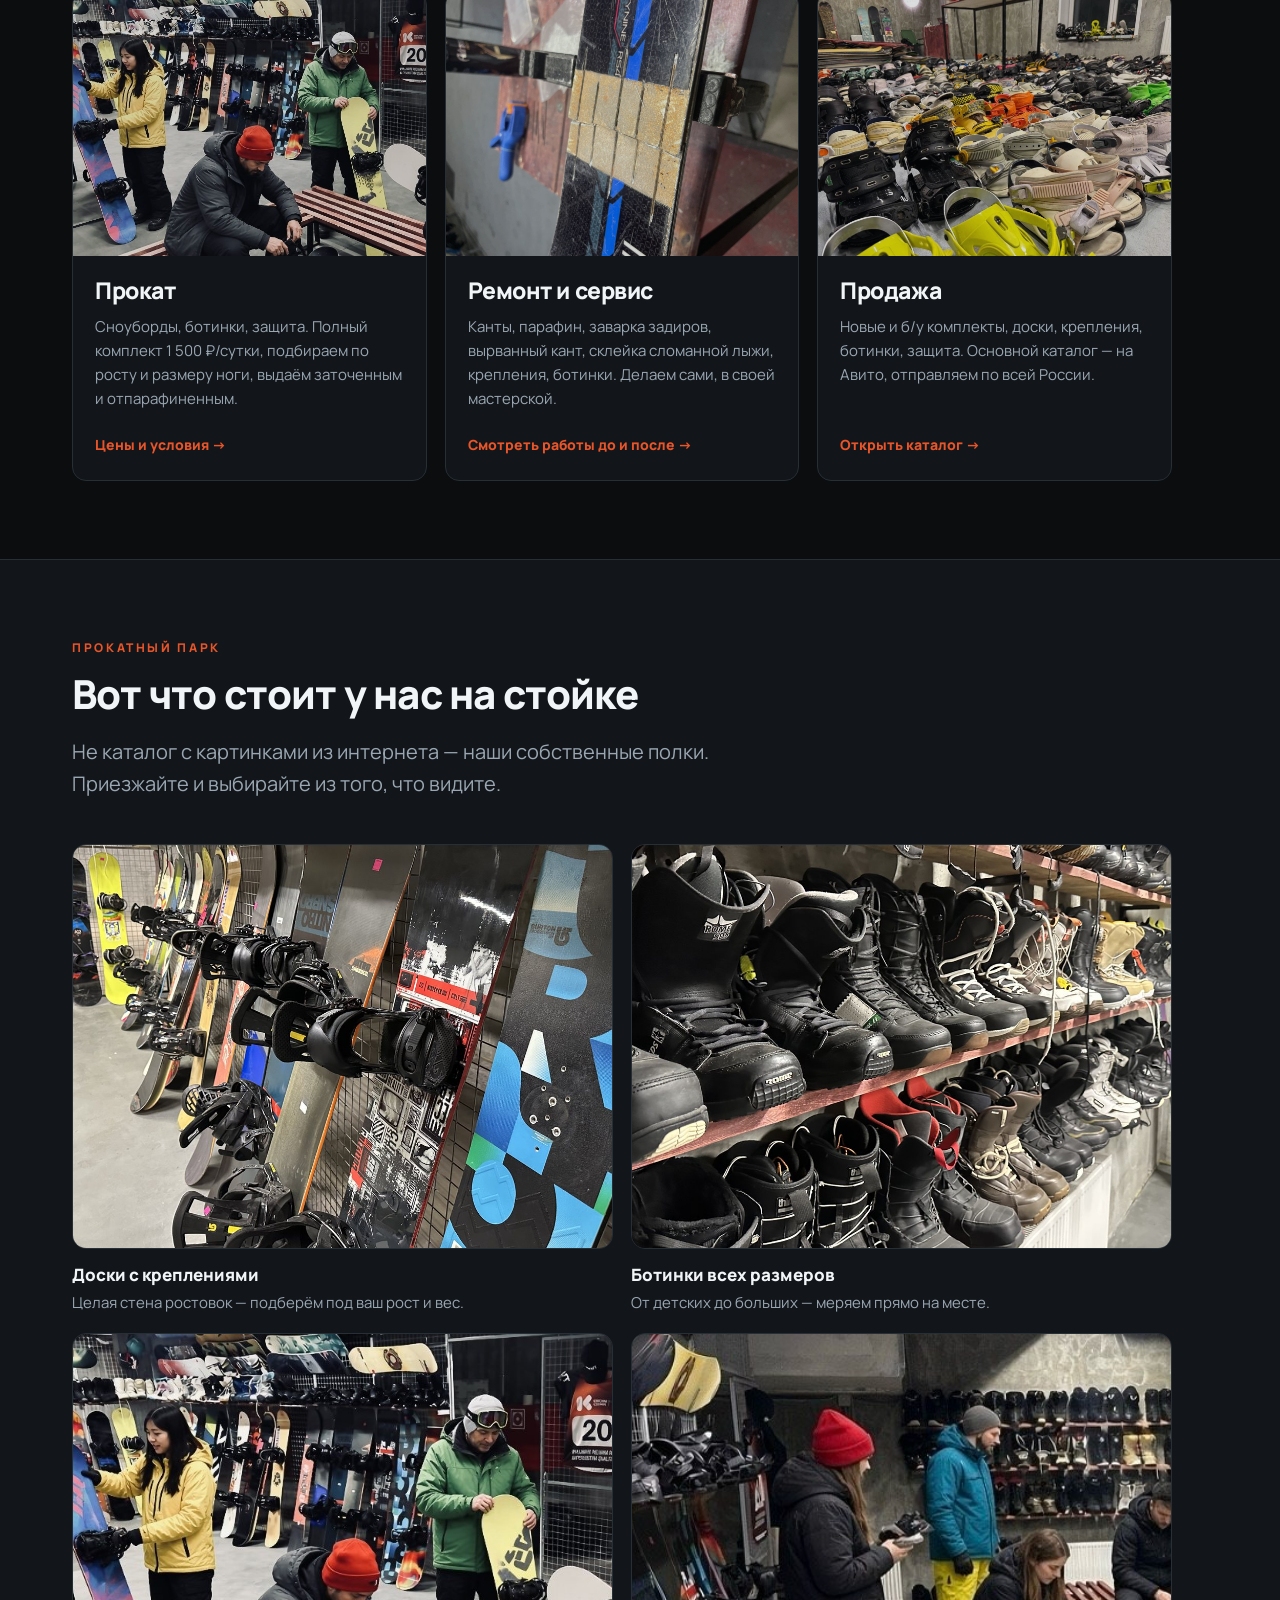
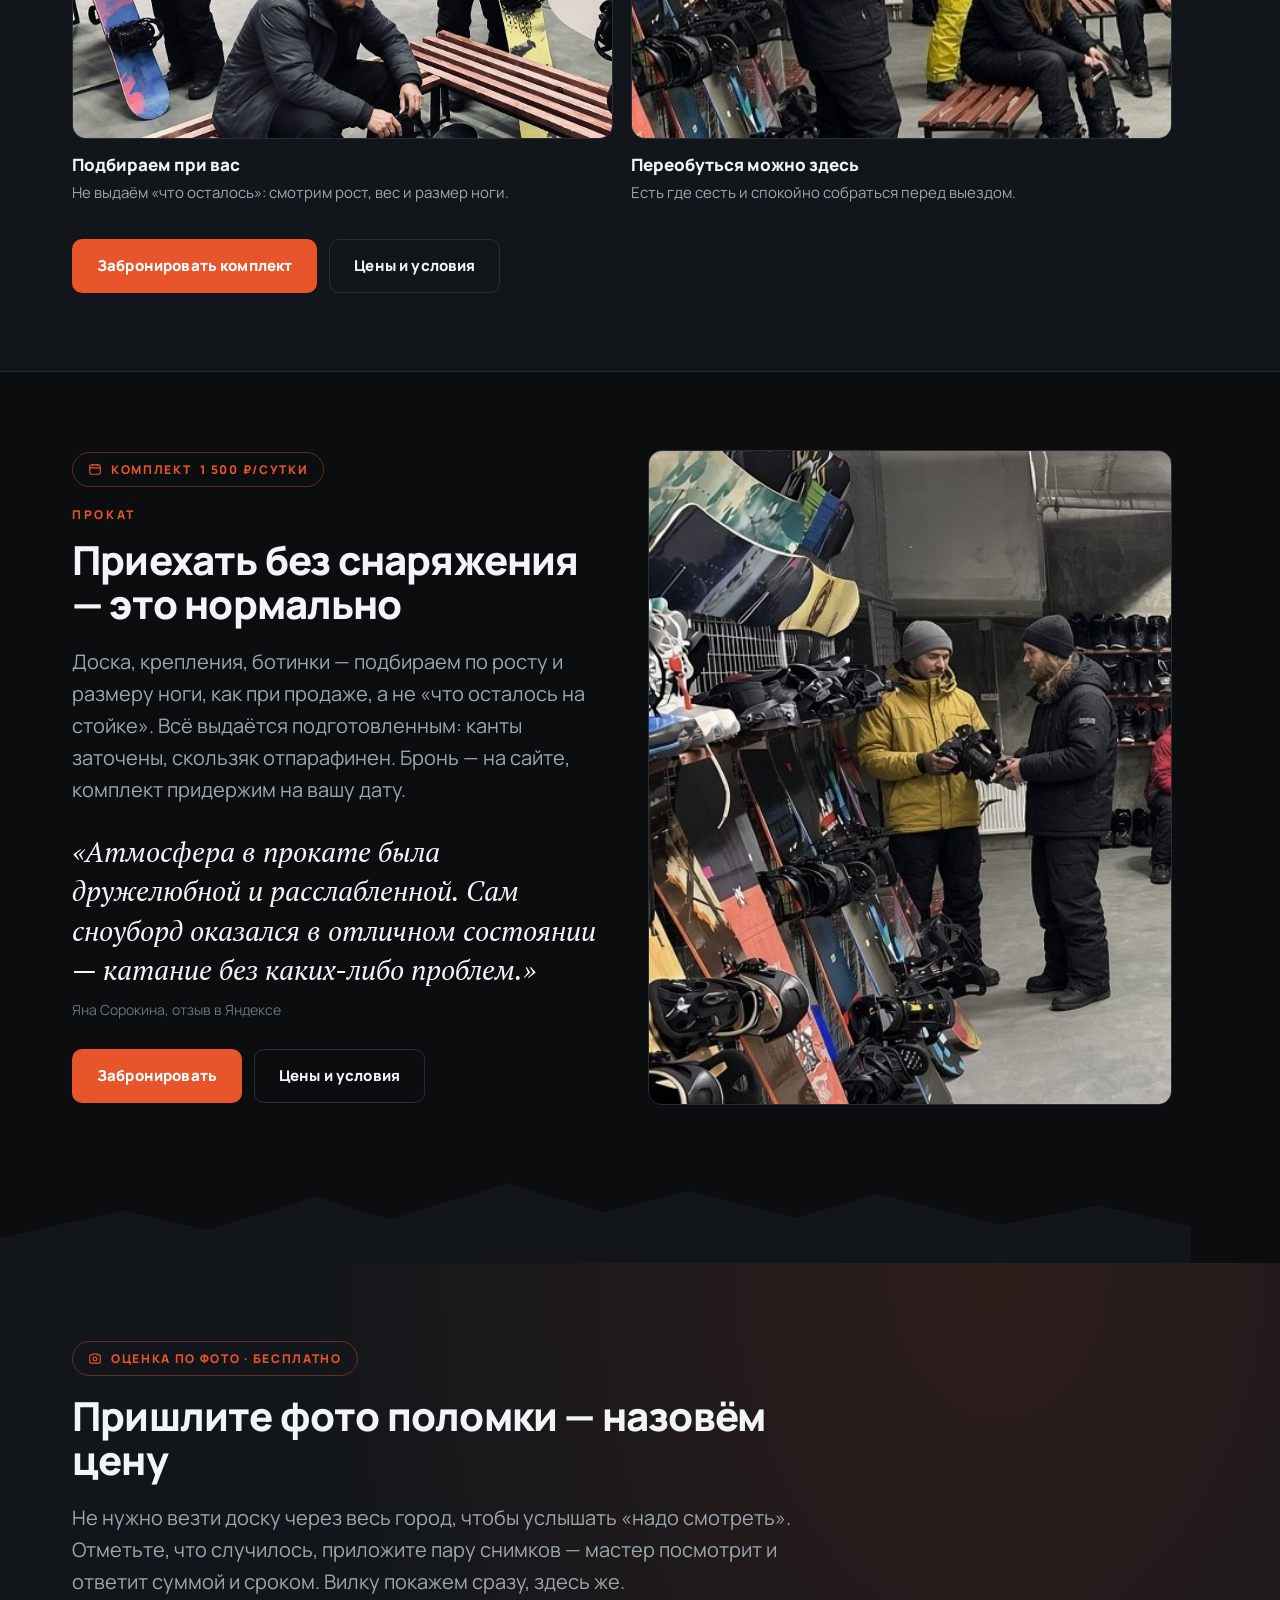
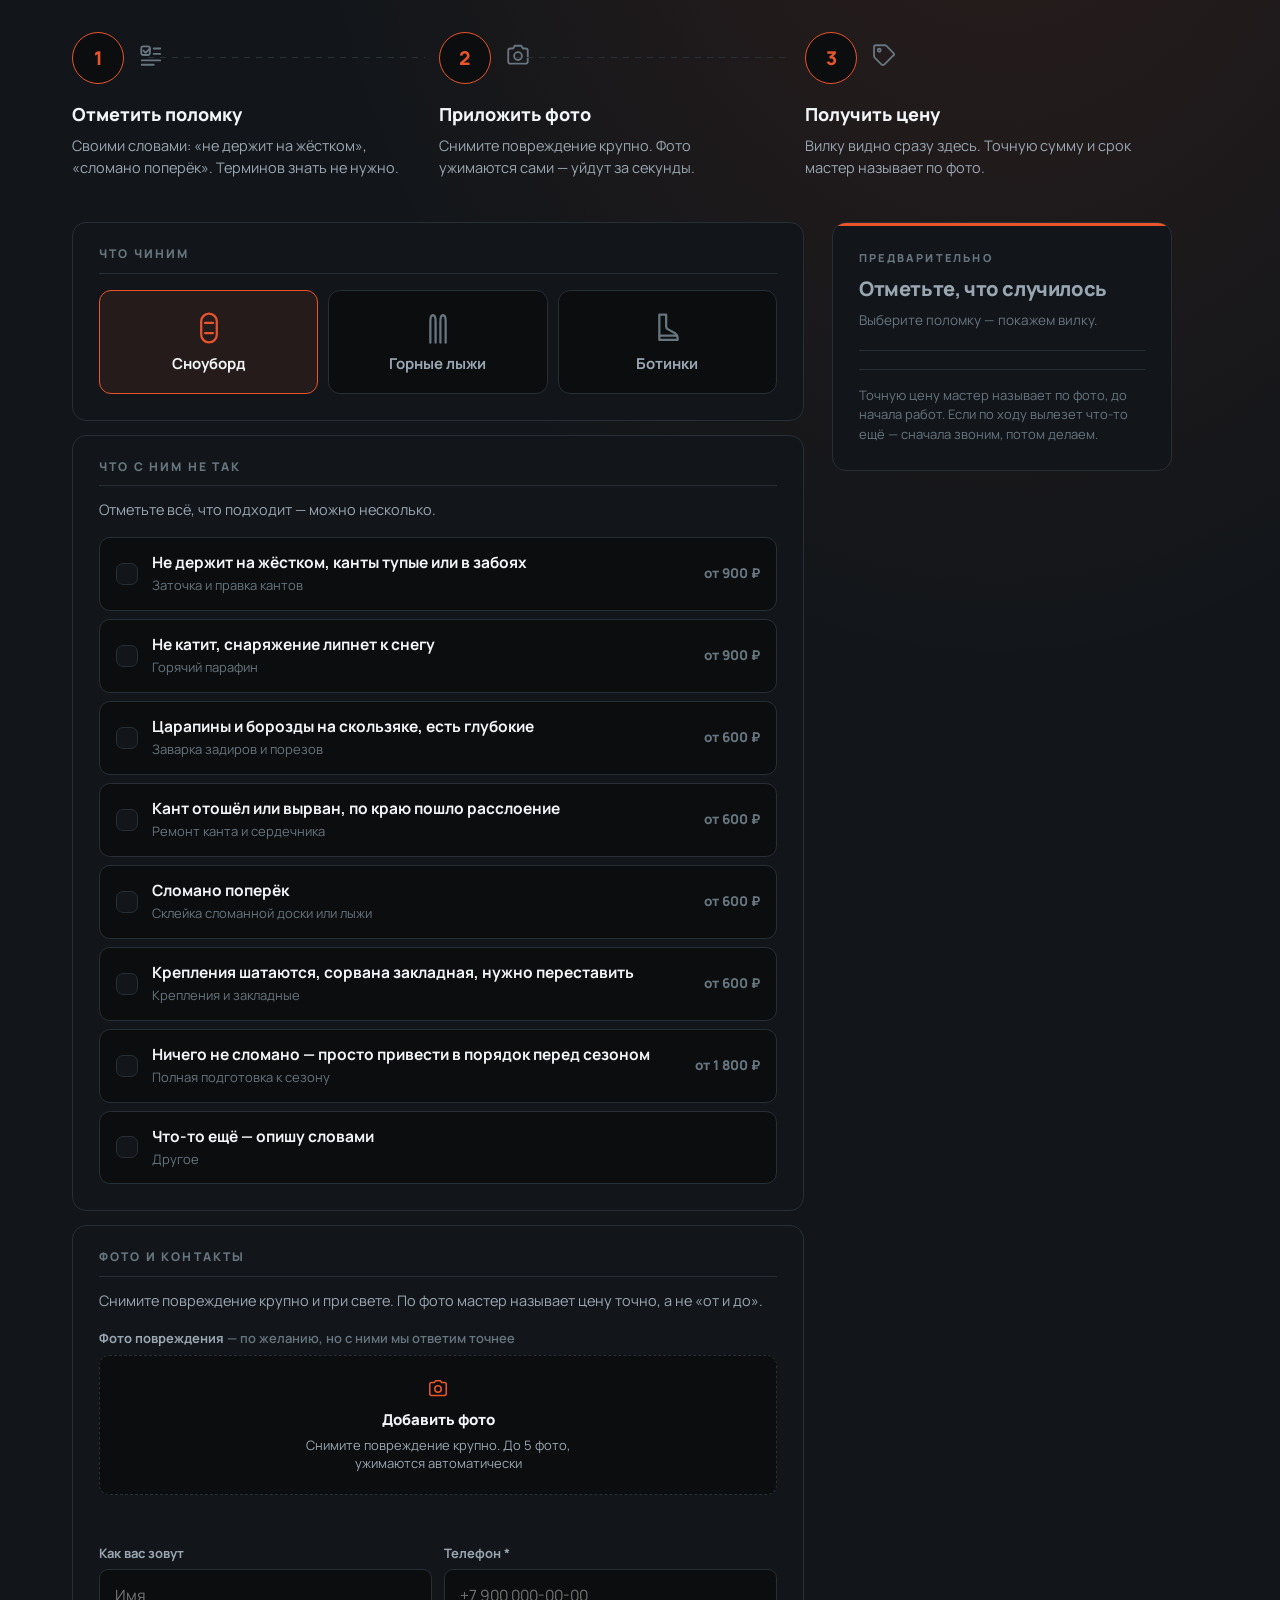
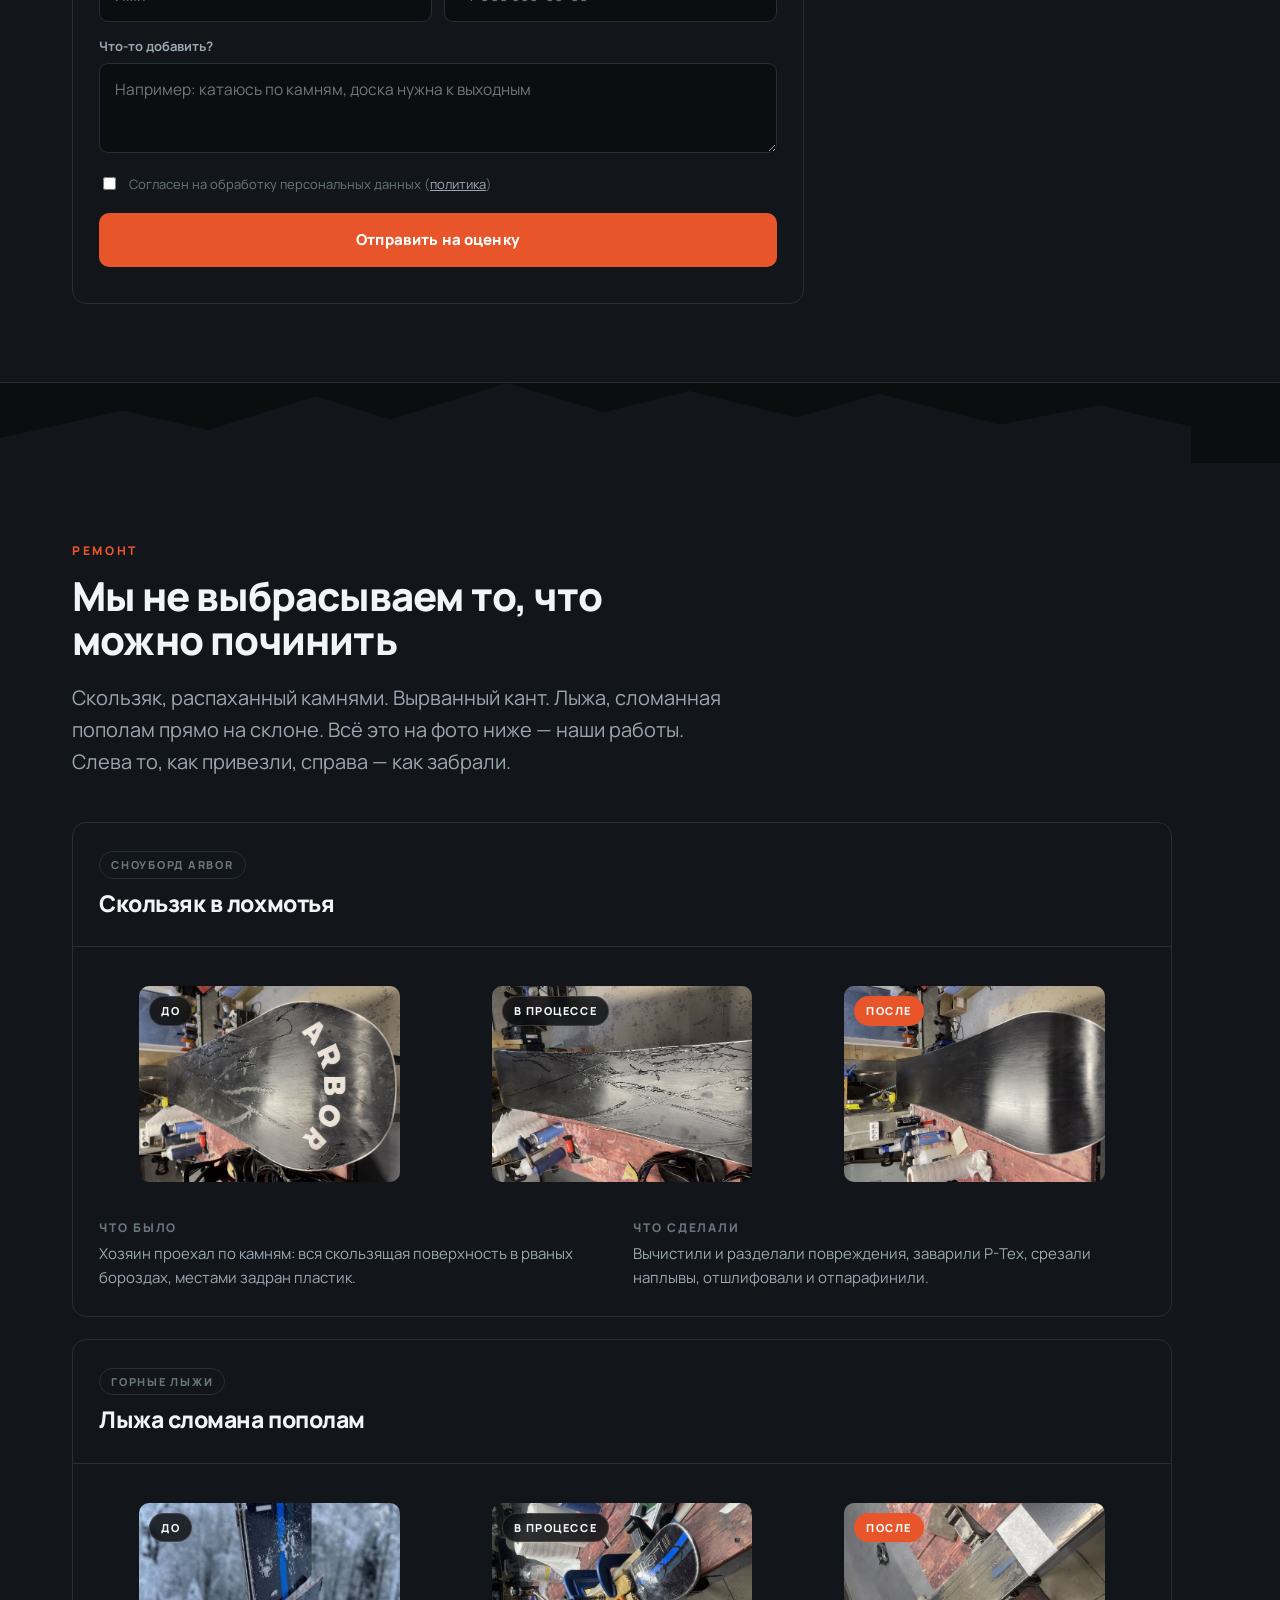
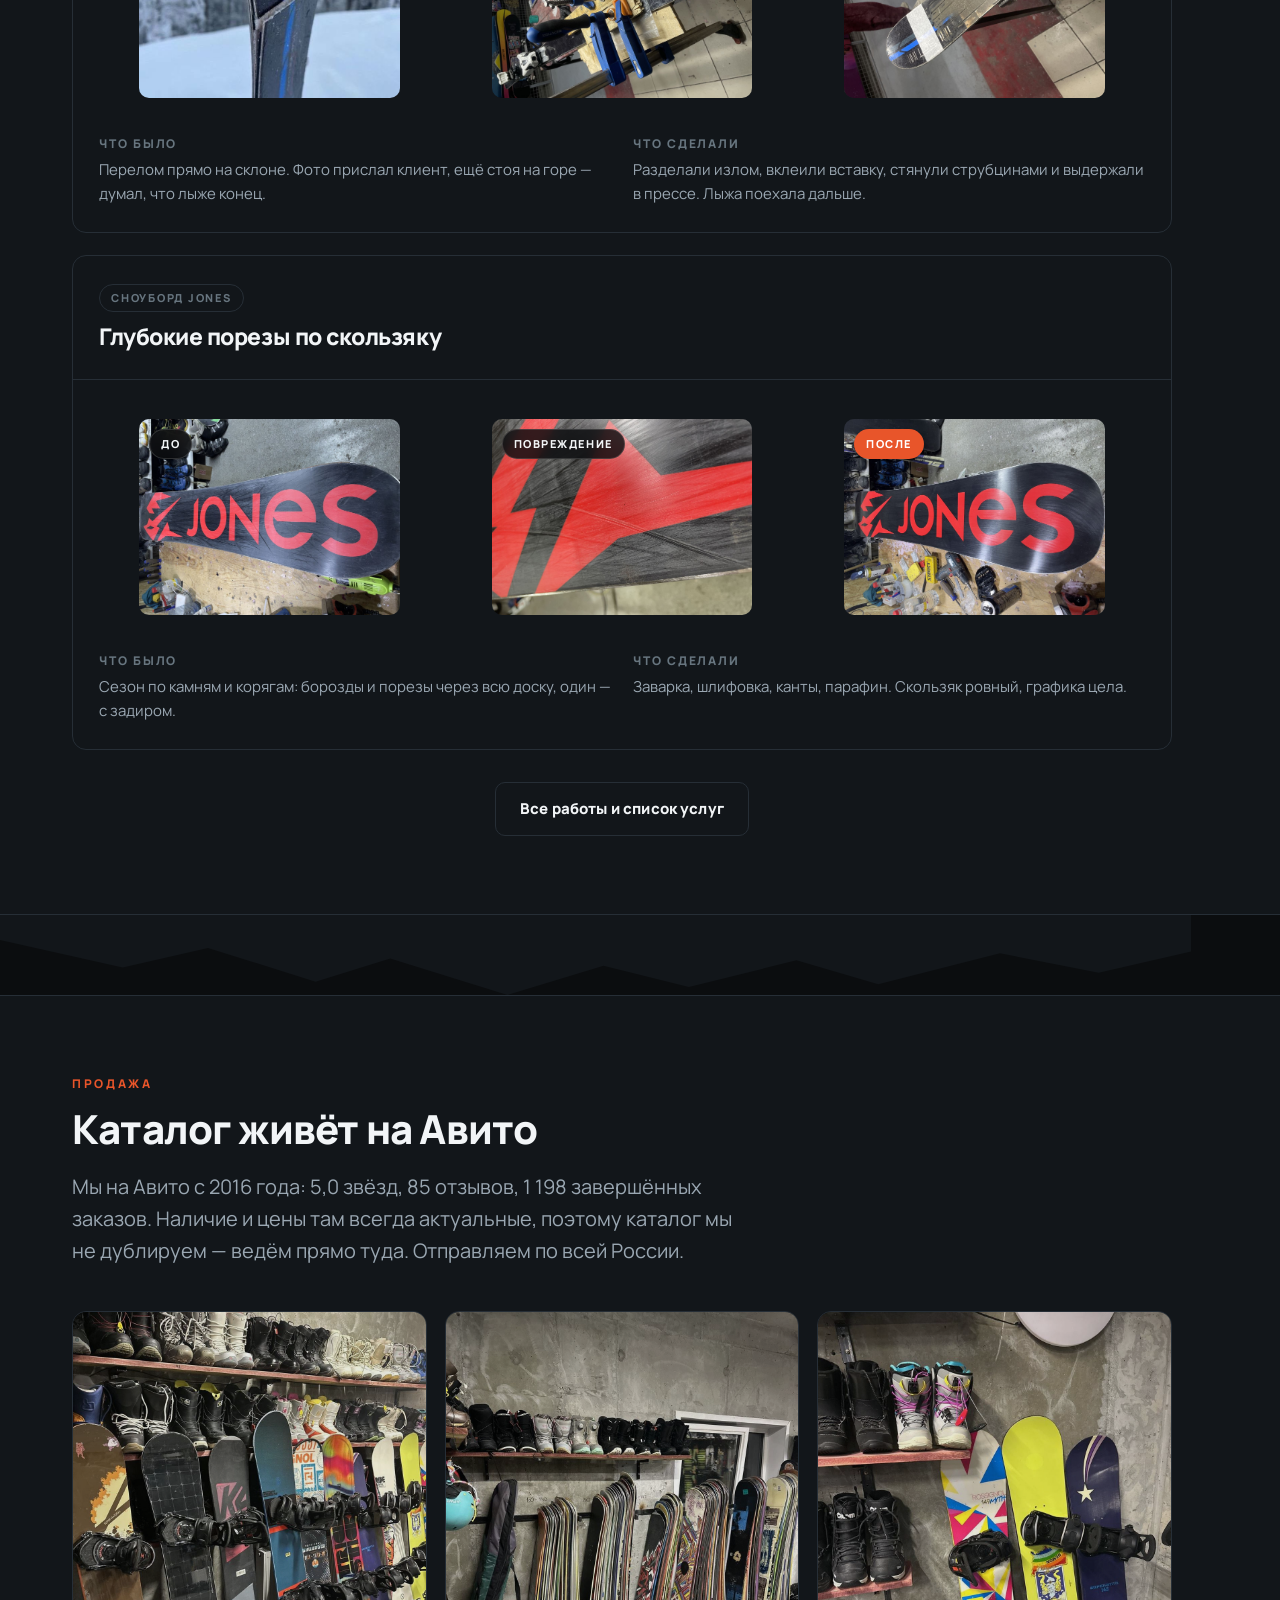
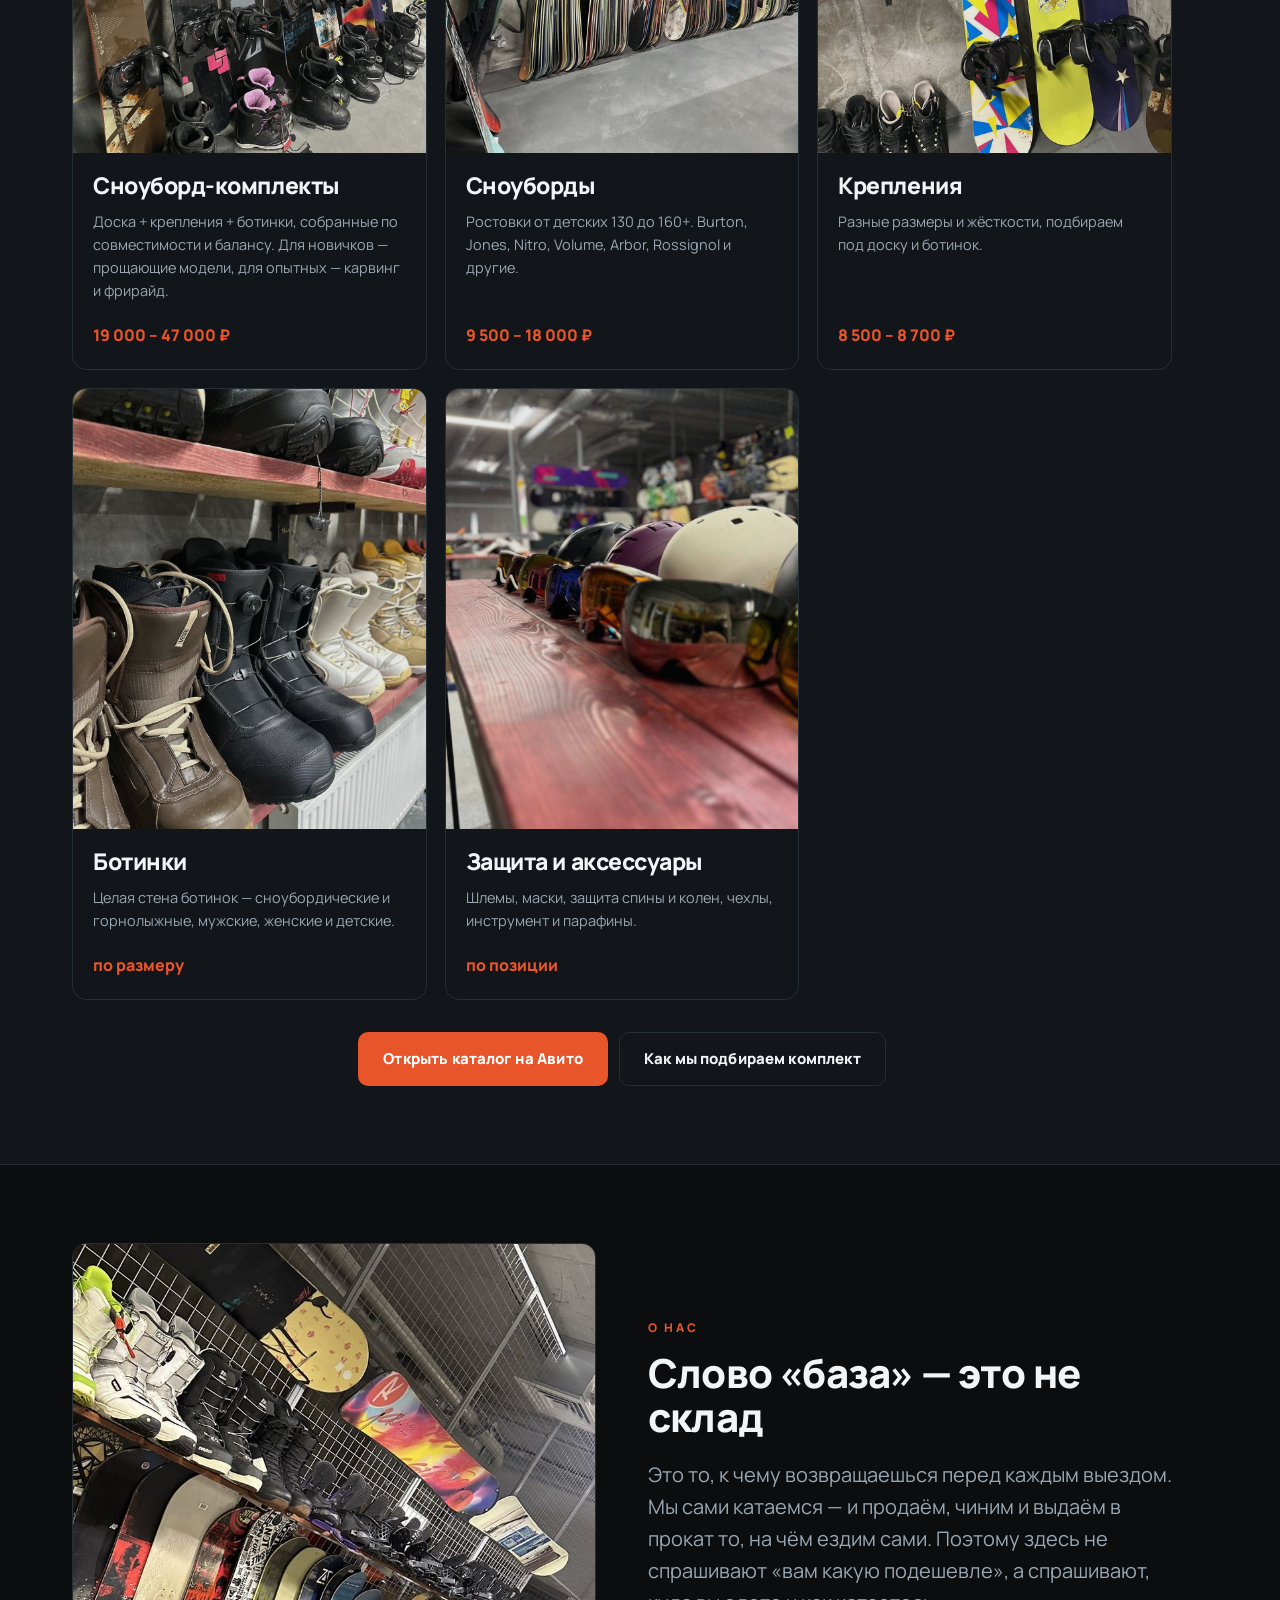
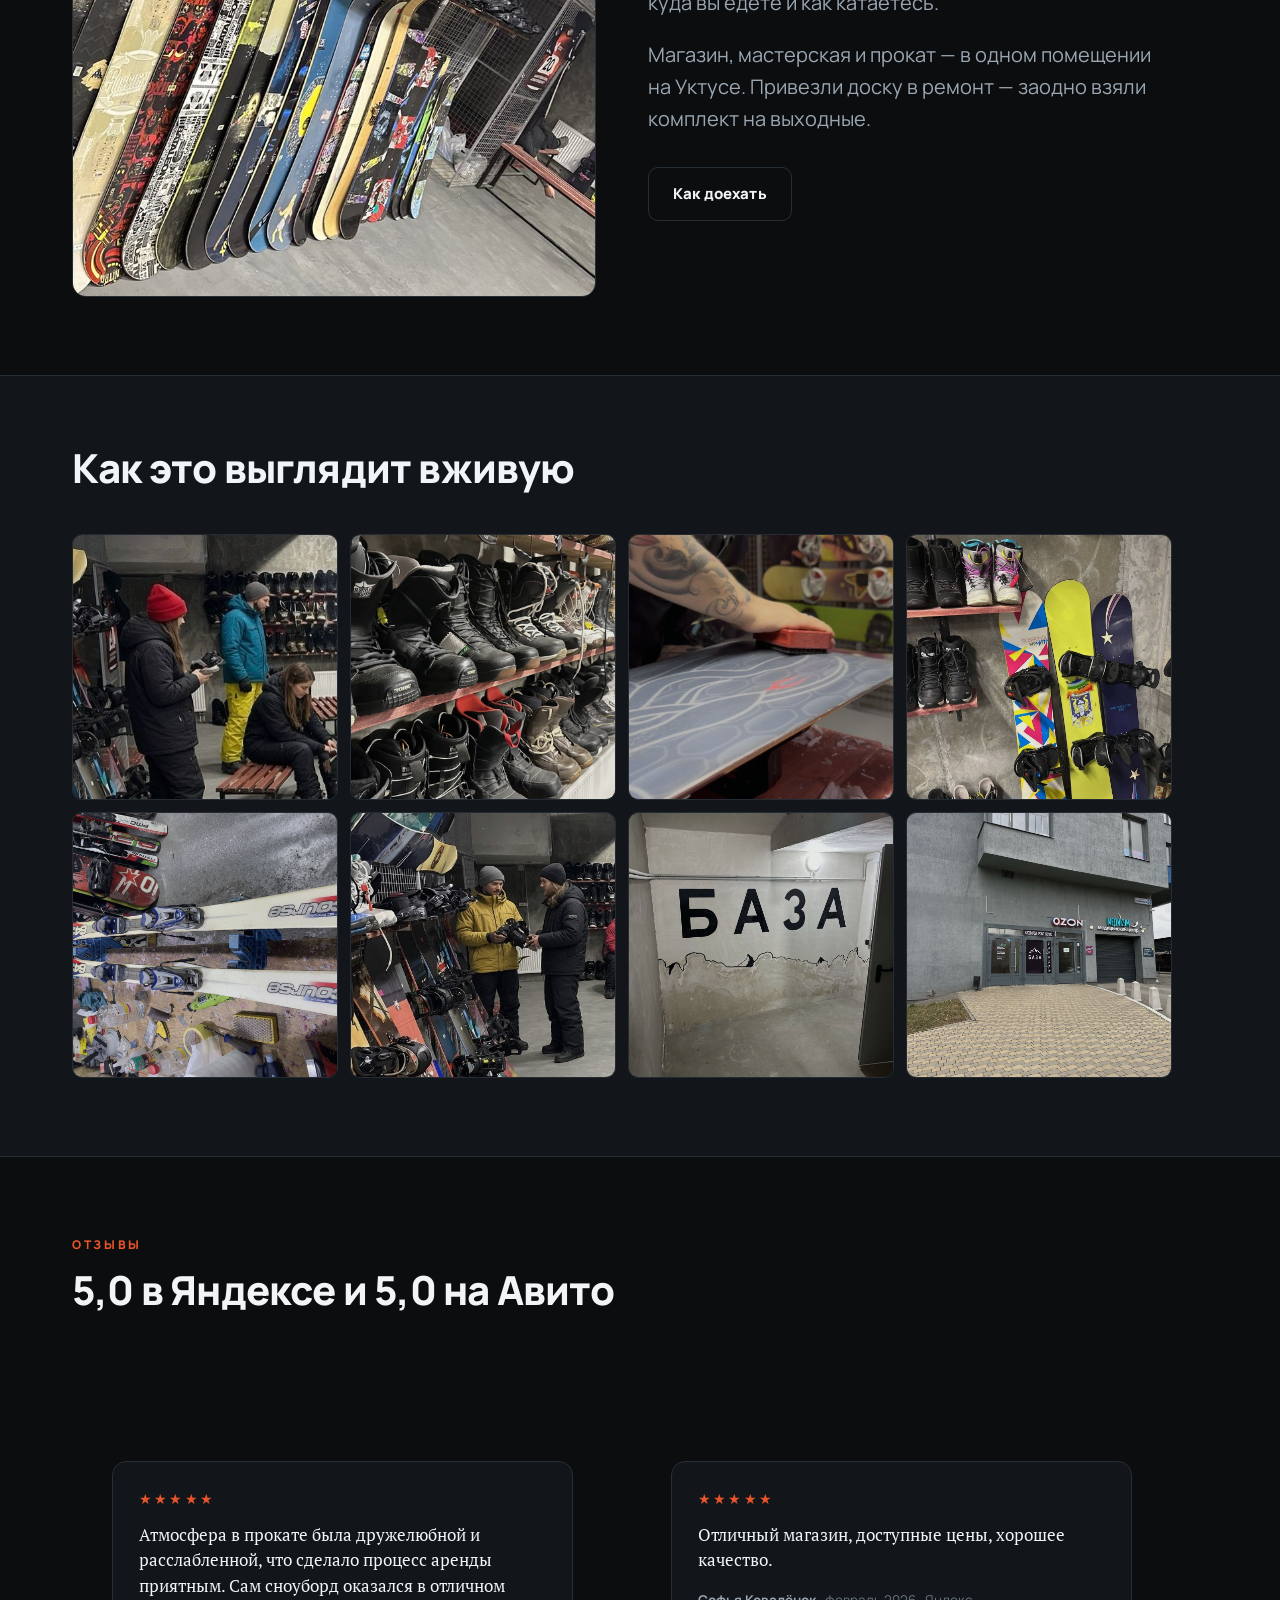
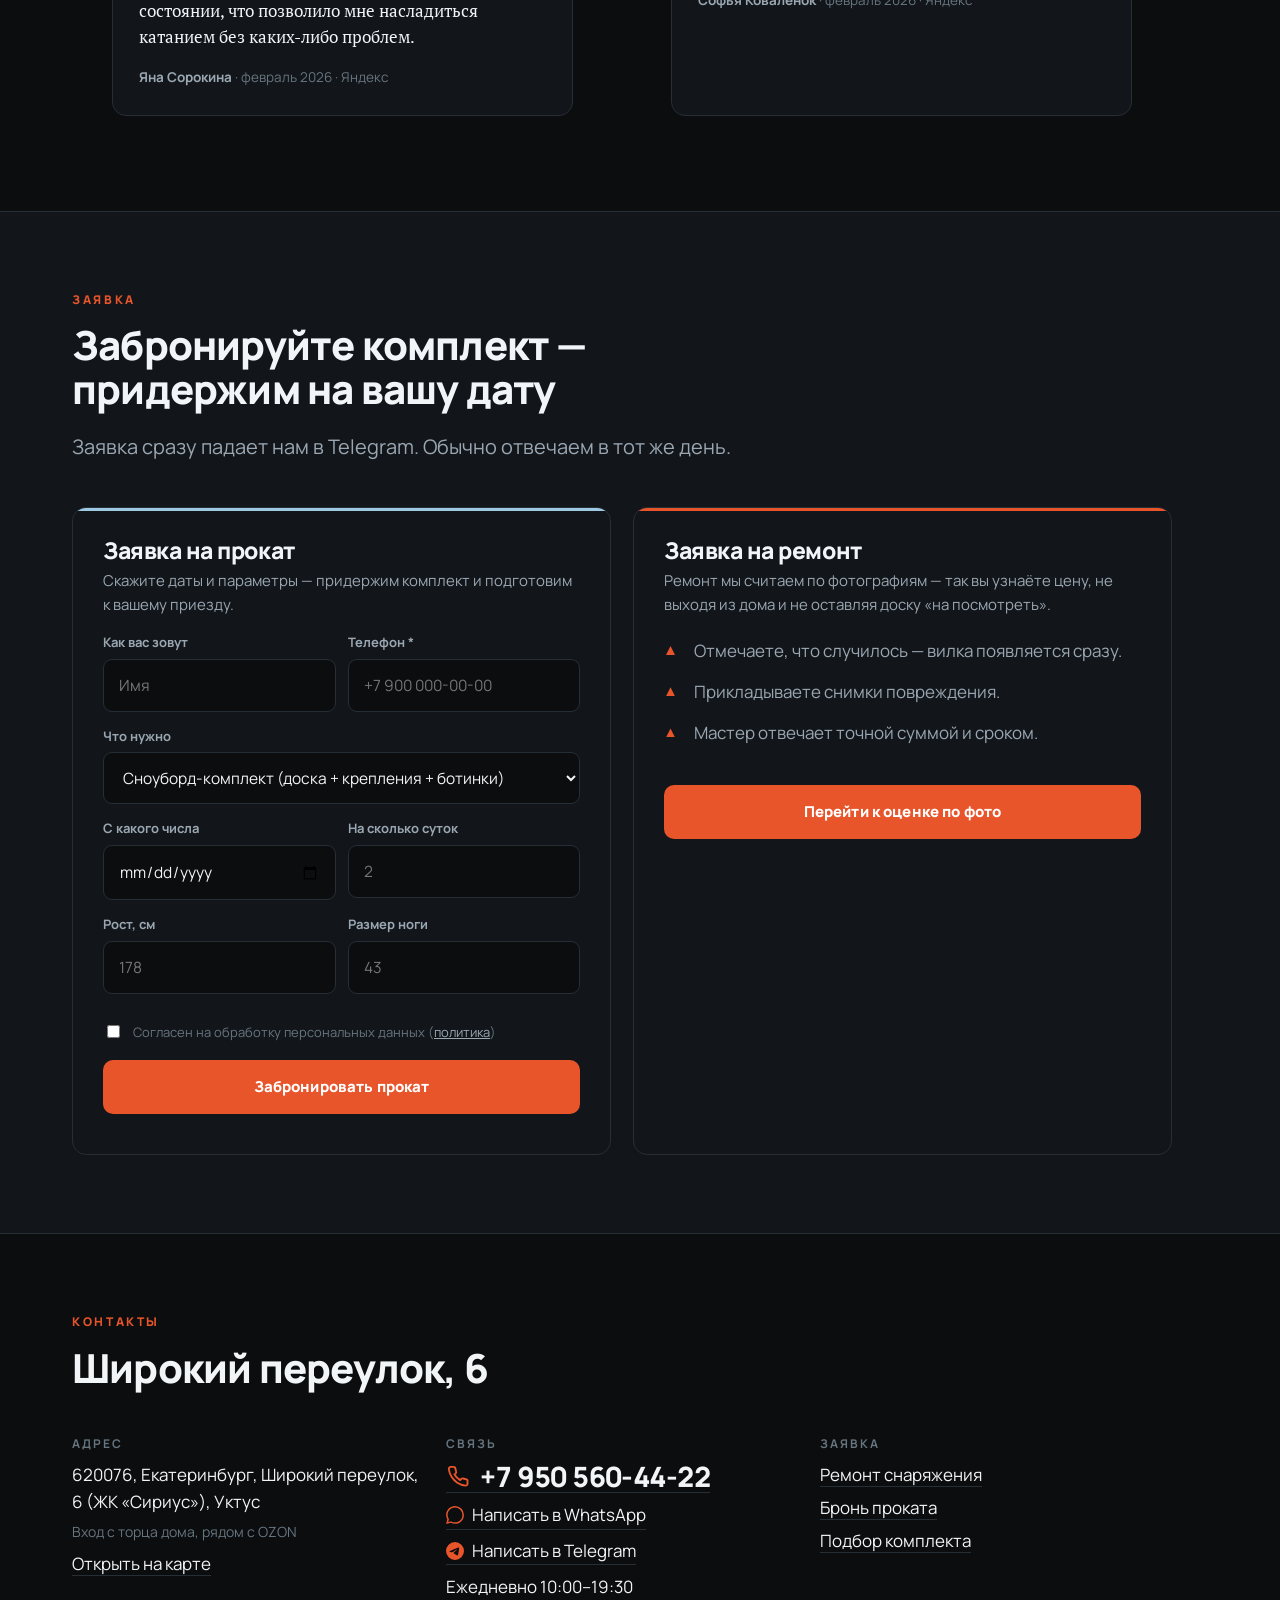
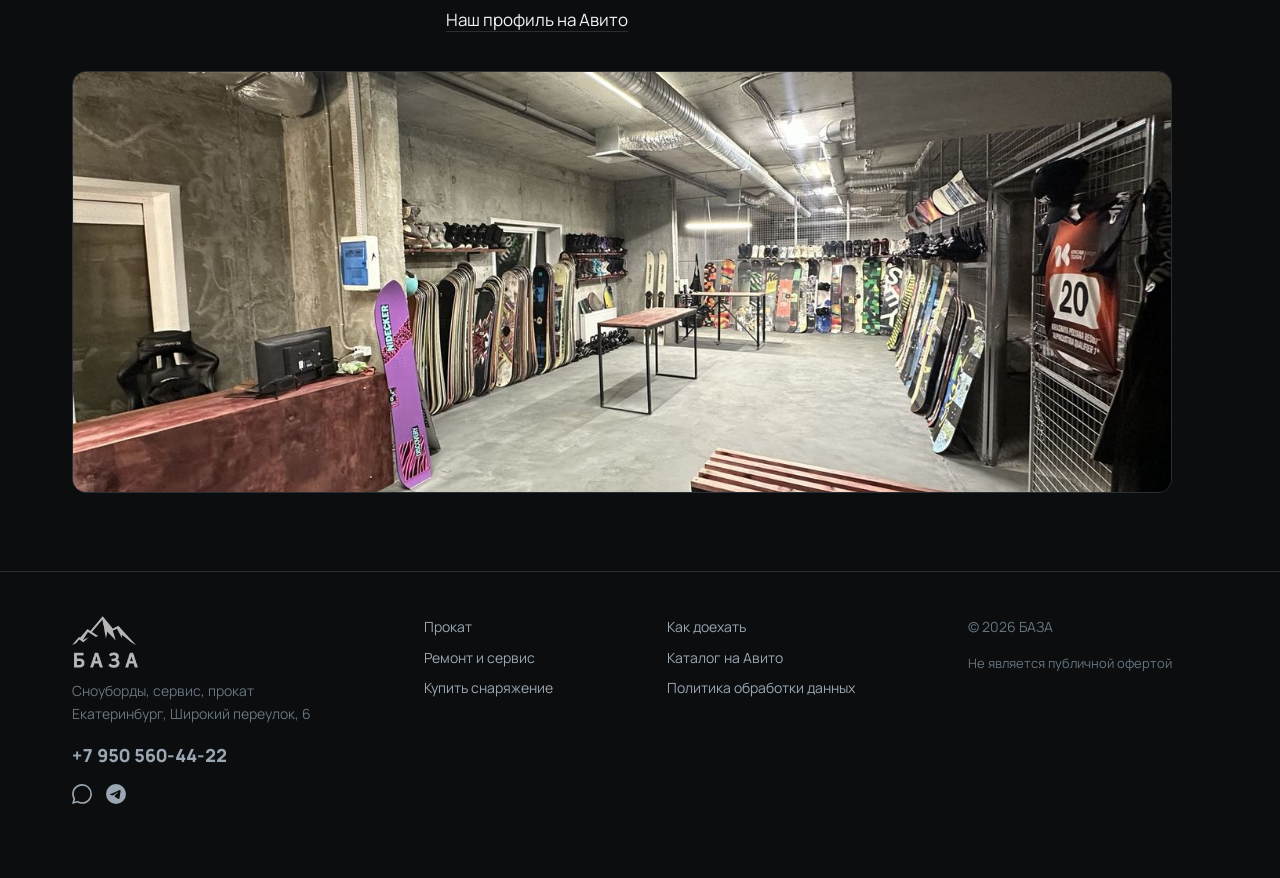
==== commit 780d3903: "Заголовок главной: прокат / продажа / ремонт сноубордов Было «прокат горнолыжного снаряжения» — влад" ====
--- a/index.html
+++ b/index.html
@@ -3,10 +3,10 @@
 <head>
 <meta charset="utf-8">
 <meta name="viewport" content="width=device-width, initial-scale=1">
-<title>Прокат горнолыжного снаряжения в Екатеринбурге рядом с ГЛК Уктус — БАЗА</title>
-<meta name="description" content="Прокат горнолыжного снаряжения в Екатеринбурге рядом с ГЛК Уктус: полный комплект 1 500 ₽ в сутки — доска, крепления, ботинки. Подбор по росту и размеру ноги. Широкий переулок 6. Также ремонт и продажа. 5,0 на Авито и в Яндексе.">
-<meta property="og:title" content="Прокат горнолыжного снаряжения рядом с ГЛК Уктус — БАЗА">
-<meta property="og:description" content="Полный комплект 1 500 ₽ в сутки: доска, крепления, ботинки. Широкий переулок, 6 — рядом с ГЛК Уктус.">
+<title>Прокат, продажа, ремонт сноубордов в Екатеринбурге рядом с ГЛК Уктус — БАЗА</title>
+<meta name="description" content="Прокат, продажа и ремонт сноубордов в Екатеринбурге рядом с ГЛК Уктус. Прокат — полный комплект 1 500 ₽ в сутки, доска, крепления, ботинки. Широкий переулок 6. 5,0 на Авито и в Яндексе.">
+<meta property="og:title" content="Прокат, продажа, ремонт сноубордов рядом с ГЛК Уктус — БАЗА">
+<meta property="og:description" content="Прокат от 1 500 ₽ в сутки, продажа и ремонт сноубордов. Широкий переулок, 6 — рядом с ГЛК Уктус.">
 <meta property="og:image" content="logo/og.jpg">
 <meta property="og:type" content="website">
 <link rel="icon" href="favicon-32.png" sizes="32x32">
@@ -15,7 +15,7 @@
 <link rel="preconnect" href="https://fonts.googleapis.com">
 <link rel="preconnect" href="https://fonts.gstatic.com" crossorigin>
 <link href="https://fonts.googleapis.com/css2?family=Manrope:wght@400;600;700;800&family=PT+Serif:ital@0;1&display=swap" rel="stylesheet">
-<link rel="stylesheet" href="styles.css?v=21">
+<link rel="stylesheet" href="styles.css?v=22">
 </head>
 <body>
 
@@ -61,7 +61,7 @@
   </div>
   <div class="wrap hero-in">
     <img class="hero-logo" src="logo/baza-logo.png" alt="БАЗА">
-    <h1>Прокат горнолыжного снаряжения в Екатеринбурге <em>рядом с ГЛК Уктус</em></h1>
+    <h1>Прокат / продажа / ремонт сноубордов в Екатеринбурге <em>рядом с ГЛК Уктус</em></h1>
     <p class="lead">
       Взяли утром — катаетесь уже сегодня. Комплект подбираем по росту
       и размеру ноги, выдаём подготовленным: канты заточены,
@@ -549,11 +549,11 @@
   </div>
 </footer>
 
-<script src="config.js?v=21"></script>
-<script src="app.js?v=21"></script>
-<script src="estimate.js?v=21"></script>
-<script src="photos.js?v=21"></script>
-<script src="forms.js?v=21"></script>
-<script src="mountains.js?v=21"></script>
+<script src="config.js?v=22"></script>
+<script src="app.js?v=22"></script>
+<script src="estimate.js?v=22"></script>
+<script src="photos.js?v=22"></script>
+<script src="forms.js?v=22"></script>
+<script src="mountains.js?v=22"></script>
 </body>
 </html>
